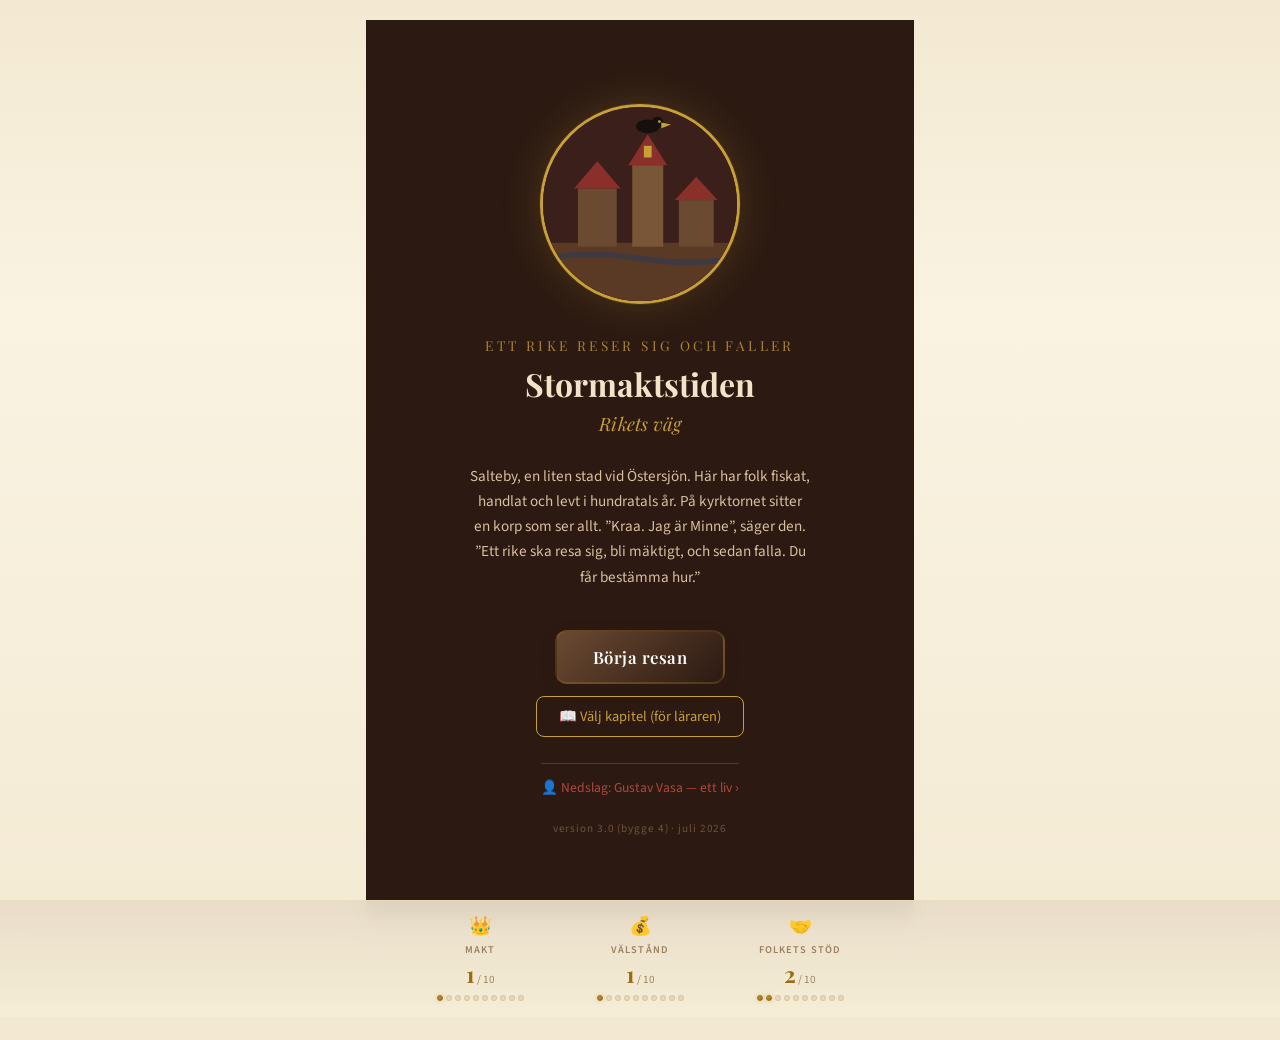
==== stormaktstiden/index.html @ 8c714caa "Historieresan-hubb: central landningssida + alla spel i undermappar (Stormaktstiden + Gustav Vasa-ne" ====
<!DOCTYPE html>
<html lang="sv">
<head>
<meta charset="UTF-8">
<meta name="viewport" content="width=device-width, initial-scale=1.0, maximum-scale=1.0, user-scalable=no">
<title>Stormaktstiden &mdash; Rikets v&auml;g</title>

<link rel="preconnect" href="https://fonts.googleapis.com">
<link rel="preconnect" href="https://fonts.gstatic.com" crossorigin>
<link href="https://fonts.googleapis.com/css2?family=Playfair+Display:ital,wght@0,400;0,600;0,700;1,400&family=Source+Sans+3:ital,wght@0,300;0,400;0,600;0,700;1,400&family=Caveat:wght@400;500;600;700&display=swap" rel="stylesheet">

<style>
/* ============================================
   CSS CUSTOM PROPERTIES
   ============================================ */
:root {
  --parchment: #f3e9d2;
  --parchment-light: #faf3e2;
  --parchment-dark: #e6d8ba;
  --gold: #9a6b12;
  --gold-light: #c8a038;
  --copper: #8b2f2a;
  --copper-light: #b0473f;
  --moss: #3a5a34;
  --moss-light: #567d4a;
  --navy: #3a1f1a;
  --navy-light: #5a2f28;
  --brown-dark: #2c1a12;
  --brown-medium: #6b4a32;
  --brown-light: #9a8060;
  --card-bg: rgba(255, 255, 255, 0.45);
  --card-border: rgba(90, 47, 40, 0.18);
  --shadow-soft: rgba(44, 26, 18, 0.08);
  --shadow-medium: rgba(44, 26, 18, 0.15);
  --font-headline: 'Playfair Display', Georgia, serif;
  --font-body: 'Source Sans 3', 'Segoe UI', sans-serif;
}

/* ============================================
   GLOBAL RESET & BASE
   ============================================ */
*, *::before, *::after { box-sizing: border-box; margin: 0; padding: 0; }
html { scroll-behavior: smooth; }
body {
  font-family: var(--font-body);
  background: linear-gradient(180deg, var(--parchment) 0%, var(--parchment-light) 30%, var(--parchment) 100%);
  min-height: 100vh;
  color: var(--brown-dark);
  -webkit-font-smoothing: antialiased;
  overflow-x: hidden;
}

/* ============================================
   PROGRESS BAR
   ============================================ */
.progress-bar {
  position: fixed;
  top: 0;
  left: 0;
  height: 4px;
  background: linear-gradient(to right, var(--moss), var(--gold), var(--copper));
  z-index: 100;
  transition: width 0.6s cubic-bezier(0.25, 1, 0.5, 1);
  box-shadow: 0 0 8px rgba(139, 105, 20, 0.3);
}

/* ============================================
   PAGE TURN OVERLAY
   ============================================ */
.page-turn-overlay {
  position: fixed; top: 0; left: 0; width: 100%; height: 100%;
  background: linear-gradient(135deg, var(--parchment-dark) 0%, var(--parchment) 50%, var(--parchment-light) 100%);
  z-index: 50; opacity: 0; pointer-events: none;
  transition: opacity 0.3s ease;
}
.page-turn-overlay.active { opacity: 1; pointer-events: all; }

/* ============================================
   GAME CONTAINER
   ============================================ */
.game-container {
  max-width: 580px;
  margin: 0 auto;
  padding: 20px 16px 120px;
  position: relative;
}

/* ============================================
   SCREENS
   ============================================ */
.screen {
  display: none; opacity: 0;
  transition: opacity 0.5s ease;
}
.screen.active { display: block; }
.screen.active.visible { opacity: 1; }

/* ============================================
   TITLE SCREEN
   ============================================ */
.title-screen { text-align: center; padding: 20px 0 40px; }
.title-icon { margin-bottom: 16px; }
.title-icon svg { max-width: 280px; height: auto; }
.title-ornament {
  width: 60px; height: 2px; margin: 12px auto;
  background: linear-gradient(to right, transparent, var(--gold), transparent);
}
.game-title {
  font-family: var(--font-headline); font-size: clamp(2.2rem, 8vw, 3.2rem);
  font-weight: 700; color: var(--brown-dark); letter-spacing: 0.04em; margin-bottom: 4px;
}
.game-subtitle {
  font-family: var(--font-headline); font-size: clamp(1rem, 3vw, 1.25rem);
  font-weight: 400; font-style: italic; color: var(--brown-medium); margin-bottom: 20px;
}
.chapter-label {
  font-family: var(--font-headline); font-size: 1.05rem; font-weight: 600;
  color: var(--gold); letter-spacing: 0.06em; margin-bottom: 6px;
}
.chapter-label-finale {
  font-family: var(--font-headline); font-size: 1.15rem; font-weight: 700;
  color: var(--gold); letter-spacing: 0.06em; margin-bottom: 6px;
}
.chapter-title-dramatic {
  font-family: var(--font-headline); font-size: clamp(1.3rem, 4vw, 1.7rem);
  font-weight: 700; color: var(--brown-dark); margin-bottom: 4px;
}
.chapter-year {
  font-family: var(--font-headline); font-size: 0.95rem; font-weight: 400;
  font-style: italic; color: var(--brown-light); margin-bottom: 16px;
}
.intro-text {
  font-size: 1rem; line-height: 1.75; color: var(--brown-medium);
  text-align: left; margin-bottom: 24px; padding: 0 4px;
}
.coop-badge {
  display: inline-flex; align-items: center; gap: 8px;
  background: rgba(45, 80, 22, 0.08); border: 1px solid rgba(45, 80, 22, 0.2);
  border-radius: 20px; padding: 6px 16px; font-size: 0.85rem;
  font-weight: 600; color: var(--moss);
  margin-bottom: 20px;
}

/* ============================================
   BUTTONS
   ============================================ */
.btn-primary {
  display: inline-block; font-family: var(--font-headline);
  font-size: 1.05rem; font-weight: 600; color: white;
  background: linear-gradient(135deg, var(--brown-medium) 0%, var(--brown-dark) 100%);
  border: 2px solid rgba(139, 105, 20, 0.3); border-radius: 12px;
  padding: 14px 36px; cursor: pointer; transition: all 0.3s ease;
  letter-spacing: 0.03em; box-shadow: 0 4px 16px var(--shadow-medium);
}
.btn-primary:hover { transform: translateY(-2px); box-shadow: 0 6px 24px var(--shadow-medium); border-color: var(--gold); }
.btn-primary:active { transform: translateY(0); }
.btn-somber {
  display: inline-block; font-family: var(--font-headline);
  font-size: 1rem; font-weight: 600; color: var(--parchment-light);
  background: linear-gradient(135deg, #3a2a1e 0%, #2c1810 100%);
  border: 1px solid rgba(139, 105, 20, 0.2); border-radius: 12px;
  padding: 14px 36px; cursor: pointer; transition: all 0.3s ease;
  letter-spacing: 0.04em; box-shadow: 0 4px 12px rgba(0, 0, 0, 0.15);
}
.btn-somber:hover { border-color: rgba(139, 105, 20, 0.4); transform: translateY(-2px); }
.btn-grand {
  display: inline-block; font-family: var(--font-headline);
  font-size: 1.1rem; font-weight: 700; color: white;
  background: linear-gradient(135deg, var(--gold) 0%, var(--copper) 50%, var(--gold) 100%);
  background-size: 200% 200%; border: 2px solid rgba(255, 255, 255, 0.2);
  border-radius: 14px; padding: 16px 40px; cursor: pointer;
  transition: all 0.3s ease; letter-spacing: 0.04em;
  box-shadow: 0 4px 20px rgba(139, 105, 20, 0.35);
  animation: shimmer 3s ease-in-out infinite;
}
@keyframes shimmer {
  0%, 100% { background-position: 0% 50%; }
  50% { background-position: 100% 50%; }
}
.btn-grand:hover { transform: translateY(-3px) scale(1.02); box-shadow: 0 8px 32px rgba(139, 105, 20, 0.45); }

/* ============================================
   NARRATIVE & FACT BOXES
   ============================================ */
.narrative-box { margin-bottom: 28px; }
.narrative-heading {
  font-family: var(--font-headline); font-size: clamp(1.3rem, 4vw, 1.6rem);
  font-weight: 600; color: var(--brown-dark); margin-bottom: 12px; line-height: 1.3;
}
.narrative-text { font-size: 1rem; line-height: 1.8; color: var(--brown-medium); }
.narrative-text p { margin-bottom: 14px; }
.narrative-text p:last-child { margin-bottom: 0; }

.fact-box {
  background: linear-gradient(135deg, rgba(26, 39, 68, 0.06) 0%, rgba(45, 63, 94, 0.06) 100%);
  border: 1px solid rgba(26, 39, 68, 0.15); border-radius: 12px;
  padding: 28px; margin-bottom: 32px; position: relative;
}
.fact-box::before {
  content: ''; position: absolute; top: 0; left: 0; right: 0; height: 3px;
  background: linear-gradient(to right, var(--navy), var(--navy-light), var(--navy));
  border-radius: 12px 12px 0 0;
}
.fact-icon { font-size: 1.8rem; margin-bottom: 10px; display: block; }
.fact-label { font-family: var(--font-headline); font-size: 1.1rem; font-weight: 600; color: var(--navy); margin-bottom: 10px; }
.fact-text { font-size: 0.95rem; color: var(--brown-medium); line-height: 1.75; }
.fact-text p { margin-bottom: 12px; }
.fact-text p:last-child { margin-bottom: 0; }
.fact-quote {
  font-family: var(--font-headline); font-size: 1.05rem; font-style: italic;
  color: var(--navy); text-align: center; padding: 16px 20px; margin: 16px 0;
  border-top: 1px solid rgba(26, 39, 68, 0.12); border-bottom: 1px solid rgba(26, 39, 68, 0.12);
  line-height: 1.6;
}

/* ============================================
   CHOICE CARDS
   ============================================ */
.choices-container { display: flex; flex-direction: column; gap: 16px; margin-bottom: 32px; }
.choice-card {
  background: var(--card-bg); border: 2px solid var(--card-border);
  border-radius: 12px; padding: 24px; cursor: pointer;
  transition: all 0.3s ease; position: relative; overflow: hidden;
}
.choice-card::after {
  content: ''; position: absolute; top: 0; left: 0; right: 0; bottom: 0;
  background: linear-gradient(135deg, rgba(139, 105, 20, 0.04) 0%, transparent 50%);
  opacity: 0; transition: opacity 0.3s ease; pointer-events: none;
}
.choice-card:hover { border-color: var(--gold); transform: translateY(-3px); box-shadow: 0 8px 28px var(--shadow-medium); }
.choice-card:hover::after { opacity: 1; }
.choice-card:active { transform: translateY(-1px); }
.choice-card.selected { border-color: var(--moss); background: rgba(45, 80, 22, 0.06); pointer-events: none; }
.choice-card.not-selected { opacity: 0.35; pointer-events: none; transform: scale(0.97); }
.choice-card.locked {
  opacity: 0.5; pointer-events: none; cursor: not-allowed;
  border-style: dashed; border-color: var(--brown-light);
  background: rgba(200, 190, 170, 0.25);
}
.choice-card.locked:hover { transform: none; box-shadow: none; border-color: var(--brown-light); }
.choice-card.locked .choice-card-number { background: linear-gradient(135deg, var(--brown-light), var(--brown-light)); }
.choice-req-label {
  display: flex; align-items: center; gap: 6px;
  margin-top: 10px; padding: 6px 12px;
  background: rgba(139, 105, 20, 0.08); border-radius: 8px;
  font-size: 0.82rem; font-weight: 600; color: var(--brown-light);
  font-family: var(--font-body);
}
.choice-card-number {
  display: inline-flex; align-items: center; justify-content: center;
  width: 30px; height: 30px;
  background: linear-gradient(135deg, var(--brown-medium), var(--brown-dark));
  color: white; font-family: var(--font-headline); font-size: 0.85rem;
  font-weight: 700; border-radius: 50%; margin-bottom: 12px;
}
.choice-card-title {
  font-family: var(--font-headline); font-size: 1.12rem; font-weight: 600;
  color: var(--brown-dark); margin-bottom: 8px; line-height: 1.3;
}
.choice-card-desc { font-size: 0.95rem; color: var(--brown-medium); line-height: 1.65; margin-bottom: 12px; }
.choice-card-quote {
  font-family: var(--font-headline); font-style: italic; font-size: 0.92rem;
  color: var(--brown-light); margin-bottom: 12px; padding-left: 14px;
  border-left: 2px solid var(--card-border);
}
.choice-card-effect { display: inline-flex; gap: 10px; flex-wrap: wrap; }
.effect-badge { font-size: 0.78rem; font-weight: 600; padding: 3px 10px; border-radius: 12px; letter-spacing: 0.02em; }
.effect-badge.positive { background: rgba(45, 80, 22, 0.12); color: var(--moss); }
.effect-badge.negative { background: rgba(180, 40, 40, 0.1); color: #8b2020; }
.effect-badge.neutral { background: rgba(139, 105, 20, 0.1); color: var(--gold); }
.effect-badge.special { background: rgba(139, 105, 20, 0.12); color: var(--gold); }

/* ============================================
   RESULT BOX
   ============================================ */
.result-box {
  background: linear-gradient(135deg, rgba(45, 80, 22, 0.06) 0%, rgba(139, 105, 20, 0.06) 100%);
  border: 1px solid rgba(45, 80, 22, 0.2); border-left: 4px solid var(--moss);
  border-radius: 0 12px 12px 0; padding: 20px 24px; margin-top: 20px;
  margin-bottom: 28px; display: none;
}
.result-box.visible { display: block; animation: slideIn 0.5s ease; }
@keyframes slideIn { from { opacity: 0; transform: translateX(-10px); } to { opacity: 1; transform: translateX(0); } }
.result-label {
  font-family: var(--font-headline); font-size: 0.85rem; font-weight: 600;
  color: var(--moss); text-transform: uppercase; letter-spacing: 0.1em; margin-bottom: 6px;
}
.result-text { font-size: 0.95rem; color: var(--brown-medium); line-height: 1.7; }

/* ============================================
   RESOURCE BAR
   ============================================ */
.resource-bar {
  position: fixed; bottom: 0; left: 0; right: 0;
  background: linear-gradient(180deg, rgba(232, 220, 200, 0.95), rgba(245, 237, 214, 0.98));
  backdrop-filter: blur(12px); -webkit-backdrop-filter: blur(12px);
  border-top: 1px solid rgba(139, 105, 20, 0.12); padding: 12px 16px 16px;
  z-index: 40; transform: translateY(100%); transition: transform 0.4s ease;
}
.resource-bar-inner { display: flex; justify-content: center; gap: 20px; max-width: 460px; margin: 0 auto; }
[id$="-minigame-v2-continue"] { margin-bottom: 110px; }
#ch6-newspaperContinue { margin-bottom: 110px; }
.resource-item { display: flex; flex-direction: column; align-items: center; gap: 2px; flex: 1; min-width: 60px; }
.resource-icon { font-size: 1.15rem; margin-bottom: 1px; }
.resource-label {
  font-size: 0.65rem; font-weight: 600; text-transform: uppercase;
  letter-spacing: 0.1em; color: var(--brown-light);
}
.resource-value-container { display: flex; align-items: baseline; gap: 2px; }
.resource-value {
  font-family: var(--font-headline); font-size: 1.4rem; font-weight: 700;
  color: var(--gold); transition: all 0.3s ease;
}
.resource-max { font-size: 0.7rem; color: var(--brown-light); }
.resource-bar-dots { display: flex; gap: 3px; margin-top: 4px; }
.resource-dot {
  width: 6px; height: 6px; border-radius: 50%;
  background: var(--parchment-dark); border: 1px solid rgba(139, 105, 20, 0.15);
  transition: all 0.3s ease;
}
.resource-dot.filled {
  background: linear-gradient(135deg, var(--gold-light), var(--gold));
  border-color: var(--gold); box-shadow: 0 0 4px rgba(139, 105, 20, 0.3);
}
.resource-change-indicator {
  position: fixed; font-family: var(--font-headline); font-size: 1.1rem;
  font-weight: 700; pointer-events: none; z-index: 60;
  animation: floatUp 1.2s ease-out forwards;
}
.resource-change-indicator.positive { color: var(--moss); }
.resource-change-indicator.negative { color: #8b2020; }
@keyframes floatUp { 0% { opacity: 1; transform: translateY(0); } 100% { opacity: 0; transform: translateY(-40px); } }
.resource-value.bump-up { animation: bumpUp 0.5s ease; }
.resource-value.bump-down { animation: bumpDown 0.5s ease; }
@keyframes bumpUp { 0% { transform: scale(1); } 40% { transform: scale(1.3); color: var(--moss); } 100% { transform: scale(1); } }
@keyframes bumpDown { 0% { transform: scale(1); } 40% { transform: scale(0.8); color: #8b2020; } 100% { transform: scale(1); } }

/* ============================================
   HOW TO PLAY
   ============================================ */
.how-to-play-grid { display: flex; flex-direction: column; gap: 16px; margin: 24px 0; }
.htp-item {
  display: flex; align-items: flex-start; gap: 16px;
  background: var(--card-bg); border: 1px solid var(--card-border);
  border-radius: 12px; padding: 16px 20px;
}
.htp-icon { font-size: 1.4rem; flex-shrink: 0; margin-top: 2px; }
.htp-text { flex: 1; }
.htp-title { font-family: var(--font-headline); font-size: 0.95rem; font-weight: 600; color: var(--brown-dark); margin-bottom: 4px; }
.htp-desc { font-size: 0.88rem; color: var(--brown-medium); line-height: 1.55; }

/* ============================================
   DISCUSSION & LESSON BOXES
   ============================================ */
.discussion-box {
  background: linear-gradient(135deg, rgba(184, 115, 51, 0.08) 0%, rgba(139, 105, 20, 0.08) 100%);
  border: 2px dashed var(--copper-light); border-radius: 12px;
  padding: 28px; margin: 28px 0; text-align: center;
}
.discussion-icon { font-size: 1.6rem; margin-bottom: 8px; display: block; }
.discussion-label { font-family: var(--font-headline); font-size: 1rem; font-weight: 600; color: var(--copper); margin-bottom: 10px; }
.discussion-text { font-size: 0.98rem; color: var(--brown-medium); line-height: 1.7; font-style: italic; }
.lesson-box {
  background: var(--card-bg); border: 1px solid var(--card-border);
  border-radius: 12px; padding: 24px 28px; margin: 24px 0; text-align: center;
}
.lesson-label {
  font-family: var(--font-headline); font-size: 0.8rem; font-weight: 600;
  text-transform: uppercase; letter-spacing: 0.12em; color: var(--gold); margin-bottom: 8px;
}
.lesson-text { font-size: 1rem; color: var(--brown-medium); line-height: 1.6; }

/* ============================================
   DIVIDER & SCENE ILLUSTRATION
   ============================================ */
.divider {
  width: 80px; height: 2px;
  background: linear-gradient(to right, transparent, var(--gold), transparent);
  margin: 20px auto;
}
.divider-wide {
  width: 160px; height: 2px;
  background: linear-gradient(to right, transparent, var(--gold), var(--copper), var(--gold), transparent);
  margin: 28px auto;
}
.scene-illustration { text-align: center; margin: 16px 0 24px; }
.scene-illustration svg { max-width: 100%; height: auto; }

/* ============================================
   FINAL SUMMARY (per-chapter conclusion)
   ============================================ */
.final-resources { display: flex; justify-content: center; gap: 24px; flex-wrap: wrap; margin: 24px 0; }
.final-resource-item {
  display: flex; flex-direction: column; align-items: center; gap: 4px;
  background: var(--card-bg); border: 1px solid var(--card-border);
  border-radius: 12px; padding: 16px 24px; min-width: 110px;
}
.final-resource-icon { font-size: 1.8rem; }
.final-resource-label { font-size: 0.75rem; font-weight: 600; text-transform: uppercase; letter-spacing: 0.1em; color: var(--brown-light); }
.final-resource-value { font-family: var(--font-headline); font-size: 2rem; font-weight: 700; color: var(--gold); }

/* ============================================
   CELEBRATION / CONFETTI
   ============================================ */
.celebration-text {
  font-family: var(--font-headline); font-size: clamp(1.4rem, 4vw, 1.8rem);
  font-weight: 700; color: var(--gold); text-align: center; margin: 20px 0;
}
.teaser-text {
  text-align: center; font-size: 0.95rem; color: var(--brown-light);
  font-style: italic; margin-top: 20px; padding-bottom: 20px;
}
.confetti-container {
  position: fixed; top: 0; left: 0; width: 100%; height: 100%;
  pointer-events: none; z-index: 1000; overflow: hidden;
}
.confetti-piece {
  position: absolute; width: 10px; height: 10px; top: -10px;
  animation: confettiFall linear forwards;
}
@keyframes confettiFall {
  0% { transform: translateY(0) rotate(0deg); opacity: 1; }
  80% { opacity: 1; }
  100% { transform: translateY(100vh) rotate(720deg); opacity: 0; }
}

/* ============================================
   CH2: CHEMISTRY MINI-GAME
   ============================================ */
.chemistry-lab { text-align: center; margin: 20px 0; }
.beaker-container { position: relative; display: inline-block; margin: 20px 0; }
.beaker-svg { width: 120px; height: 160px; }
.ingredients-shelf { display: flex; justify-content: center; gap: 12px; flex-wrap: wrap; margin: 16px 0; }
.ingredient-bottle {
  display: flex; flex-direction: column; align-items: center; gap: 4px;
  padding: 12px 16px; background: var(--card-bg); border: 2px solid var(--card-border);
  border-radius: 10px; cursor: pointer; transition: all 0.2s ease;
  min-width: 70px; user-select: none; -webkit-user-select: none;
}
.ingredient-bottle:hover { border-color: var(--gold); transform: translateY(-2px); }
.ingredient-bottle.used { opacity: 0.3; pointer-events: none; }
.ingredient-bottle.correct { border-color: var(--moss); background: rgba(45, 80, 22, 0.08); }
.ingredient-bottle.wrong { border-color: #c44; background: rgba(200, 60, 60, 0.08); animation: shake 0.4s ease; }
@keyframes shake { 0%,100% { transform: translateX(0); } 25% { transform: translateX(-5px); } 75% { transform: translateX(5px); } }
.ingredient-icon { font-size: 1.5rem; }
.ingredient-label { font-size: 0.7rem; font-weight: 600; color: var(--brown-medium); text-transform: uppercase; }
.chem-feedback { text-align: center; font-size: 0.9rem; color: var(--brown-medium); margin: 12px 0; min-height: 24px; font-style: italic; }
.chem-progress { display: flex; justify-content: center; gap: 8px; margin: 12px 0; }
.chem-step {
  width: 28px; height: 28px; border-radius: 50%;
  background: var(--parchment-dark); border: 2px solid var(--card-border);
  display: flex; align-items: center; justify-content: center;
  font-size: 0.75rem; font-weight: 700; color: var(--brown-light);
  transition: all 0.3s ease;
}
.chem-step.completed { background: var(--moss); border-color: var(--moss); color: white; }
.chem-step.current { border-color: var(--gold); box-shadow: 0 0 0 3px rgba(139, 105, 20, 0.2); }

/* ============================================
   CH3: STABILIZATION MINI-GAME & EXPLOSION
   ============================================ */
.stabilize-gauge { position: relative; width: 100%; max-width: 400px; margin: 20px auto; height: 50px; }
.gauge-bar {
  width: 100%; height: 30px; background: var(--parchment-dark);
  border: 2px solid var(--card-border); border-radius: 15px;
  overflow: hidden; position: relative;
}
.gauge-zone-safe {
  position: absolute; top: 0; height: 100%;
  background: rgba(45, 80, 22, 0.2); border-left: 2px solid var(--moss); border-right: 2px solid var(--moss);
}
.gauge-needle {
  position: absolute; top: -5px; width: 4px; height: 40px;
  background: var(--copper); border-radius: 2px;
  transition: none;
}
.gauge-needle.stopped { transition: left 0.3s ease; }
.stabilize-btn {
  display: block; margin: 16px auto 0; font-family: var(--font-headline);
  font-size: 1.1rem; font-weight: 700; color: white;
  background: linear-gradient(135deg, #c44, #a33); border: none;
  border-radius: 12px; padding: 14px 40px; cursor: pointer;
  transition: all 0.2s ease;
}
.stabilize-btn:hover { transform: scale(1.05); }
.stabilize-btn:active { transform: scale(0.98); }

/* Explosion effects */
@keyframes screenShake {
  0%, 100% { transform: translate(0); }
  10% { transform: translate(-8px, 4px); }
  20% { transform: translate(8px, -4px); }
  30% { transform: translate(-6px, 2px); }
  40% { transform: translate(6px, -2px); }
  50% { transform: translate(-4px, 3px); }
  60% { transform: translate(4px, -1px); }
  70% { transform: translate(-2px, 1px); }
  80% { transform: translate(2px, -1px); }
}
.screen-shake { animation: screenShake 0.6s ease; }
.explosion-flash {
  position: fixed; top: 0; left: 0; width: 100%; height: 100%;
  z-index: 999; pointer-events: none;
  animation: flashEffect 0.8s ease-out forwards;
}
@keyframes flashEffect {
  0% { background: rgba(255, 200, 50, 0.9); }
  30% { background: rgba(255, 100, 20, 0.5); }
  100% { background: transparent; }
}

/* ============================================
   CH4: DYNAMITE MIXING MINI-GAME
   ============================================ */
.mixing-container { text-align: center; margin: 20px 0; }
.mixing-sliders { display: flex; flex-direction: column; gap: 16px; margin: 20px 0; max-width: 380px; margin-left: auto; margin-right: auto; }
.slider-group { display: flex; align-items: center; gap: 12px; }
.slider-label {
  font-family: var(--font-headline); font-size: 0.85rem; font-weight: 600;
  color: var(--brown-medium); min-width: 100px; text-align: right;
}
.slider-input { flex: 1; -webkit-appearance: none; height: 8px; border-radius: 4px; background: var(--parchment-dark); outline: none; }
.slider-input::-webkit-slider-thumb {
  -webkit-appearance: none; width: 20px; height: 20px; border-radius: 50%;
  background: linear-gradient(135deg, var(--gold-light), var(--gold));
  cursor: pointer; box-shadow: 0 2px 6px var(--shadow-medium);
}
.slider-value { font-family: var(--font-headline); font-size: 1rem; font-weight: 700; color: var(--gold); min-width: 40px; }
.mixing-total {
  text-align: center; font-family: var(--font-headline); font-size: 1.1rem;
  color: var(--brown-medium); margin: 16px 0;
}
.mixing-result-bar {
  width: 100%; max-width: 380px; height: 20px; background: var(--parchment-dark);
  border: 2px solid var(--card-border); border-radius: 10px;
  margin: 12px auto; overflow: hidden; position: relative;
}
.mixing-result-fill { height: 100%; border-radius: 8px; transition: width 0.5s ease, background 0.5s ease; }

/* ============================================
   CH5: FACTORY LOGISTICS MINI-GAME
   ============================================ */
.minigame-wrapper { position: relative; margin-bottom: 28px; }
.minigame-header { text-align: center; margin-bottom: 16px; }
.minigame-title { font-family: var(--font-headline); font-size: 1.3rem; font-weight: 700; color: var(--brown-dark); margin-bottom: 4px; }
.minigame-subtitle { font-size: 0.9rem; color: var(--brown-medium); }
.minigame-timer-bar { width: 100%; height: 8px; background: var(--parchment-dark); border-radius: 4px; margin-bottom: 12px; overflow: hidden; }
.minigame-timer-fill { height: 100%; background: linear-gradient(to right, var(--moss), var(--gold)); border-radius: 4px; transition: width 0.3s linear; width: 100%; }
.minigame-timer-fill.warning { background: linear-gradient(to right, #c44, #e85a5a); }
.minigame-score { text-align: center; font-family: var(--font-headline); font-size: 1rem; color: var(--gold); margin-bottom: 12px; }
.minigame-round-label { text-align: center; font-size: 0.85rem; color: var(--brown-light); margin-bottom: 16px; font-weight: 500; }
.europe-map-container { position: relative; width: 100%; max-width: 500px; margin: 0 auto; aspect-ratio: 5 / 3.5; background: var(--card-bg); border: 2px solid var(--card-border); border-radius: 12px; overflow: hidden; }
.europe-map-container svg { width: 100%; height: 100%; }
.factory-dot { cursor: pointer; transition: transform 0.2s ease, filter 0.2s ease; }
.factory-dot:hover { transform: scale(1.15); filter: brightness(1.2); }
.factory-dot.correct { animation: factoryCorrect 0.6s ease; }
.factory-dot.wrong { animation: factoryWrong 0.5s ease; }
@keyframes factoryCorrect { 0% { transform: scale(1); } 50% { transform: scale(1.4); } 100% { transform: scale(1); } }
@keyframes factoryWrong { 0%, 100% { transform: translateX(0); } 20% { transform: translateX(-5px); } 40% { transform: translateX(5px); } 60% { transform: translateX(-3px); } 80% { transform: translateX(3px); } }
.shipment-tray { display: flex; justify-content: center; gap: 16px; margin-top: 16px; min-height: 70px; align-items: center; flex-wrap: wrap; }
.shipment-crate {
  display: flex; flex-direction: column; align-items: center; gap: 4px;
  padding: 10px 14px; background: var(--card-bg); border: 2px solid var(--card-border);
  border-radius: 10px; cursor: pointer; transition: all 0.2s ease;
  min-width: 72px; user-select: none; -webkit-user-select: none;
}
.shipment-crate:hover { border-color: var(--gold); transform: translateY(-2px); box-shadow: 0 4px 12px var(--shadow-soft); }
.shipment-crate.selected-crate { border-color: var(--copper); background: rgba(184, 115, 51, 0.1); box-shadow: 0 0 0 3px rgba(184, 115, 51, 0.2); transform: translateY(-3px); }
.shipment-crate.delivered { opacity: 0.3; pointer-events: none; transform: scale(0.9); }
.shipment-crate-icon { font-size: 1.6rem; }
.shipment-crate-label { font-size: 0.7rem; font-weight: 600; color: var(--brown-medium); text-transform: uppercase; letter-spacing: 0.05em; }
.factory-need-icon { font-size: 1rem; pointer-events: none; }
.factory-label-text { font-family: var(--font-body); font-size: 8px; fill: var(--brown-medium); pointer-events: none; font-weight: 600; }

/* CH5 Simplified Mini-game */
.ch5-order-card {
  background: var(--card-bg); border: 2px solid var(--card-border); border-radius: 12px;
  padding: 20px; text-align: center; margin-bottom: 20px;
  box-shadow: 0 2px 8px var(--shadow-soft);
}
.ch5-order-icon { font-size: 2rem; margin-bottom: 8px; }
.ch5-order-text { font-family: var(--font-headline); font-size: 1.1rem; color: var(--brown-dark); line-height: 1.4; }
.ch5-city-grid {
  display: grid; grid-template-columns: 1fr 1fr; gap: 12px; margin-bottom: 16px;
}
.ch5-city-grid button:last-child { grid-column: 1 / -1; max-width: 200px; justify-self: center; }
.ch5-city-btn {
  font-family: var(--font-headline); font-size: 1rem; font-weight: 600;
  color: var(--brown-dark); background: var(--card-bg);
  border: 2px solid var(--card-border); border-radius: 12px;
  padding: 14px 12px; cursor: pointer; transition: all 0.2s ease;
  line-height: 1.3;
}
.ch5-city-btn small { font-family: var(--font-body); font-size: 0.75rem; font-weight: 400; color: var(--brown-light); }
.ch5-city-btn:hover { border-color: var(--gold); transform: translateY(-2px); box-shadow: 0 4px 12px var(--shadow-soft); }
.ch5-city-btn.ch5-correct { border-color: var(--moss); background: rgba(45, 80, 22, 0.1); }
.ch5-city-btn.ch5-wrong { border-color: #c44; background: rgba(204, 68, 68, 0.08); }
.ch5-feedback {
  text-align: center; font-size: 0.95rem; color: var(--brown-medium);
  min-height: 24px; margin-bottom: 12px; font-style: italic;
}
.minigame-instructions { text-align: center; font-size: 0.88rem; color: var(--brown-light); margin-top: 12px; font-style: italic; line-height: 1.5; }
.minigame-result { text-align: center; padding: 24px; display: none; }
.minigame-result.visible { display: block; animation: slideIn 0.5s ease; }
.minigame-result-score { font-family: var(--font-headline); font-size: 2.5rem; font-weight: 700; color: var(--gold); margin-bottom: 8px; }
.minigame-result-text { font-size: 1rem; color: var(--brown-medium); line-height: 1.6; margin-bottom: 16px; }
.smoke-particle {
  position: absolute; width: 8px; height: 8px; border-radius: 50%;
  background: rgba(90, 58, 40, 0.15); pointer-events: none;
  animation: smokeRise 1.5s ease-out forwards;
}
@keyframes smokeRise { 0% { transform: translateY(0) scale(0.5); opacity: 0.4; } 100% { transform: translateY(-30px) scale(2); opacity: 0; } }

/* ============================================
   CH6: NEWSPAPER
   ============================================ */
.newspaper-wrapper { margin: 0 -4px; }
.newspaper {
  background: #f0e8d4; border: 1px solid #c8bfad; border-radius: 3px;
  padding: 28px 24px 24px; font-family: Georgia, 'Times New Roman', serif;
  position: relative; box-shadow: 2px 3px 12px rgba(0,0,0,0.08);
}
.newspaper::before {
  content: ''; position: absolute; top: 0; left: 0; right: 0; bottom: 0;
  background: repeating-linear-gradient(0deg, transparent, transparent 28px, rgba(0,0,0,0.015) 28px, rgba(0,0,0,0.015) 29px);
  pointer-events: none;
}
.newspaper-masthead { text-align: center; margin-bottom: 12px; }
.newspaper-name { font-size: 0.85rem; font-weight: 700; letter-spacing: 0.25em; text-transform: uppercase; color: #2c1810; }
.newspaper-date { font-size: 0.65rem; color: #8b7a62; font-style: italic; margin-top: 2px; }
.newspaper-rule { border: none; border-top: 2px solid #2c1810; margin: 8px 0; opacity: 0.3; }
.newspaper-headline {
  font-family: 'Playfair Display', Georgia, serif; font-size: clamp(1.4rem, 5vw, 1.9rem);
  font-weight: 700; text-align: center; color: #1a0e08; line-height: 1.2;
  letter-spacing: 0.03em; margin: 16px 0 8px; opacity: 0;
  transition: opacity 0.8s ease;
}
.newspaper-headline.visible { opacity: 1; }
.newspaper-headline.tremble { animation: tremble 0.4s ease; }
@keyframes tremble { 0%, 100% { transform: rotate(0); } 25% { transform: rotate(-0.5deg); } 75% { transform: rotate(0.5deg); } }
@keyframes heartbeat { 0%, 100% { transform: scale(1); } 14% { transform: scale(1.02); } 28% { transform: scale(1); } 42% { transform: scale(1.015); } 56% { transform: scale(1); } }
.newspaper-headline.pulse { animation: heartbeat 1.8s ease-in-out; }
.newspaper-translation {
  text-align: center; font-style: italic; font-size: 0.95rem;
  color: #5a3a28; margin: 6px 0 12px; opacity: 0;
  transition: opacity 1s ease;
}
.newspaper-translation.visible { opacity: 1; }
.newspaper-body {
  text-align: center; font-size: 0.92rem; color: #3a2a1e;
  line-height: 1.6; margin: 12px 0; font-style: italic;
  opacity: 0; transition: opacity 0.8s ease;
}
.newspaper-body.visible { opacity: 1; }
.newspaper-columns {
  display: flex; gap: 12px; margin-top: 16px; opacity: 0;
  transition: opacity 0.8s ease;
}
.newspaper-columns.visible { opacity: 1; }
.newspaper-col { flex: 1; font-size: 0.6rem; color: #8b7a62; line-height: 1.6; text-align: justify; column-count: 1; }

/* ============================================
   CH6: RADIO (1933)
   ============================================ */
.radio-wrapper { display:flex; flex-direction:column; align-items:center; margin: 8px 0; }
.radio-set {
  width: 300px; max-width: 92%; background: linear-gradient(160deg,#4a2f1c,#3a2417);
  border-radius: 18px 18px 12px 12px; padding: 22px 22px 18px;
  box-shadow: 0 10px 30px rgba(0,0,0,0.4), inset 0 2px 6px rgba(255,220,150,0.12);
  position: relative; border: 2px solid #5a3a22;
}
.radio-brand { text-align:center; font-family: var(--font-headline); font-size:0.7rem;
  letter-spacing:0.3em; color:#c9a86a; opacity:0.8; margin-bottom:10px; text-transform:uppercase; }
.radio-grille {
  height: 74px; border-radius: 10px; background:
    repeating-linear-gradient(90deg,#241610,#241610 4px,#3a2417 4px,#3a2417 8px);
  box-shadow: inset 0 2px 8px rgba(0,0,0,0.6); margin-bottom: 14px; position:relative; overflow:hidden;
}
.radio-eye {
  position:absolute; top:50%; left:50%; transform:translate(-50%,-50%);
  width:34px; height:34px; border-radius:50%; background:#0a1a0a;
  box-shadow: 0 0 2px #000;
}
.radio-eye::after {
  content:''; position:absolute; inset:5px; border-radius:50%;
  background: radial-gradient(circle, rgba(120,255,120,0.9) 0%, rgba(40,160,40,0.5) 60%, transparent 75%);
  transform: scale(var(--eye,0.35)); transition: transform 0.5s ease;
}
.radio-dial {
  background:#1c130c; border-radius:6px; padding:6px 10px; margin-bottom:14px;
  display:flex; align-items:center; justify-content:space-between;
  font-family: 'Courier New', monospace; font-size:0.62rem; color:#c9a86a;
  border:1px solid #5a3a22; letter-spacing:0.08em;
}
.radio-needle { color:#ff8a5a; font-weight:700; transition: all 0.4s ease; }
.radio-screen {
  min-height: 92px; width:300px; max-width:92%; margin: 4px 0 2px;
  background:#0d1626; border-radius:8px; padding:14px 16px;
  border:1px solid #24365e; color:#dbe8ff; font-family: Georgia, serif;
  text-align:center; line-height:1.5; position:relative;
}
.radio-static {
  font-family:'Courier New', monospace; color:#3a4a6b; letter-spacing:1px;
  font-size:0.8rem; word-break:break-all; opacity:0.7; transition: opacity 0.4s ease;
}
.radio-line { opacity:0; transition: opacity 0.7s ease; margin: 2px 0; }
.radio-line.visible { opacity:1; }
.radio-line .de { color:#f5f8ff; font-weight:600; }
.radio-line .sv { color:#9fb4d8; font-style:italic; font-size:0.9em; }
.radio-knob {
  margin-top:16px; width:64px; height:64px; border-radius:50%;
  background: radial-gradient(circle at 35% 30%, #6a4a2c, #2a1a10);
  border:3px solid #5a3a22; box-shadow: 0 4px 10px rgba(0,0,0,0.4);
  cursor:pointer; position:relative; touch-action:manipulation;
  display:flex; align-items:center; justify-content:center;
}
.radio-knob::after { content:''; position:absolute; top:8px; width:4px; height:20px;
  background:#c9a86a; border-radius:2px; transform-origin:50% 24px;
  transform: rotate(var(--knob,0deg)); transition: transform 0.4s ease; }
.radio-knob-label { text-align:center; font-size:0.78rem; color:var(--brown-light);
  font-style:italic; margin-top:8px; }
.screen-shake { animation: screenShake 0.5s ease; }

/* Reveal box */
.reveal-box {
  background: linear-gradient(135deg, rgba(44, 24, 16, 0.04) 0%, rgba(26, 39, 68, 0.04) 100%);
  border: 1px solid rgba(44, 24, 16, 0.12); border-left: 4px solid var(--brown-medium);
  border-radius: 0 12px 12px 0; padding: 24px; margin-top: 24px;
  opacity: 0; transform: translateY(10px);
  transition: opacity 0.8s ease, transform 0.8s ease;
}
.reveal-box.visible { opacity: 1; transform: translateY(0); }
.reveal-text { font-size: 1.02rem; line-height: 1.75; color: var(--brown-dark); font-style: italic; }

/* Golden sparkles (ch6 subdued celebration) */
.sparkle-piece {
  position: absolute; top: -10px; border-radius: 50%;
  animation: sparkleFall linear forwards; pointer-events: none;
}
@keyframes sparkleFall {
  0% { transform: translateY(0) scale(0); opacity: 0; }
  15% { transform: translateY(8vh) scale(1); opacity: 0.9; }
  50% { opacity: 0.7; }
  100% { transform: translateY(100vh) scale(0.3); opacity: 0; }
}
@keyframes sparkleGlow {
  0%, 100% { box-shadow: 0 0 4px rgba(196, 155, 42, 0.4); }
  50% { box-shadow: 0 0 12px rgba(196, 155, 42, 0.8); }
}

/* Reflection moment */
.reflection-moment { text-align: center; padding: 40px 20px; opacity: 0; transition: opacity 1.2s ease; }
.reflection-moment.visible { opacity: 1; }
.reflection-dots {
  font-family: var(--font-headline); font-size: 1.5rem; color: var(--brown-light);
  letter-spacing: 0.3em; margin-bottom: 24px; opacity: 0;
  animation: dotsAppear 2s ease forwards;
}
@keyframes dotsAppear { 0% { opacity: 0; } 50% { opacity: 0.3; } 100% { opacity: 0.6; } }
.reflection-text {
  font-family: var(--font-headline); font-size: 1.05rem; font-style: italic;
  color: var(--brown-medium); line-height: 1.7; max-width: 460px; margin: 0 auto;
}

/* ============================================
   CH7: MEDAL SELECTION GRID
   ============================================ */
.medal-grid { display: grid; grid-template-columns: repeat(3, 1fr); gap: 16px; margin: 24px 0; max-width: 480px; margin-left: auto; margin-right: auto; }
@media (max-width: 420px) { .medal-grid { grid-template-columns: repeat(2, 1fr); gap: 12px; } }
.medal-card {
  display: flex; flex-direction: column; align-items: center; justify-content: center;
  aspect-ratio: 1;
  background: radial-gradient(ellipse at 30% 30%, #e8d080, #c49b2a 40%, #8b6914 80%, #6b5010);
  border: 3px solid #a08030; border-radius: 50%; cursor: pointer;
  transition: all 0.3s ease;
  box-shadow: 0 3px 12px rgba(107, 80, 16, 0.25), inset 0 1px 3px rgba(255, 255, 255, 0.3);
  position: relative; padding: 12px 8px;
  user-select: none; -webkit-user-select: none; -webkit-tap-highlight-color: transparent;
}
.medal-card::before {
  content: ''; position: absolute; top: 6px; left: 6px; right: 6px; bottom: 6px;
  border: 1.5px solid rgba(255, 255, 255, 0.15); border-radius: 50%; pointer-events: none;
}
.medal-card:hover { transform: scale(1.06); box-shadow: 0 6px 24px rgba(107, 80, 16, 0.4), inset 0 1px 3px rgba(255, 255, 255, 0.3); }
.medal-card:active { transform: scale(0.98); }
.medal-card.medal-selected {
  border-color: #fff;
  box-shadow: 0 0 0 3px var(--moss), 0 6px 24px rgba(45, 80, 22, 0.35), inset 0 1px 3px rgba(255, 255, 255, 0.3);
  background: radial-gradient(ellipse at 30% 30%, #f0e090, #d4ab3a 40%, #9b7924 80%, #7b6020);
}
.medal-card.medal-selected::after {
  content: '\2713'; position: absolute; top: 6px; right: 8px;
  font-size: 0.85rem; font-weight: 700; color: var(--moss);
  background: rgba(255, 255, 255, 0.9); width: 20px; height: 20px;
  border-radius: 50%; display: flex; align-items: center; justify-content: center; line-height: 1;
}
.medal-card.medal-locked { opacity: 0.4; pointer-events: none; transform: scale(0.95); }
.medal-emoji { font-size: 1.8rem; line-height: 1; margin-bottom: 4px; filter: drop-shadow(0 1px 2px rgba(0,0,0,0.2)); }
.medal-name {
  font-family: var(--font-headline); font-size: 0.7rem; font-weight: 600;
  color: #fff; text-align: center; text-shadow: 0 1px 2px rgba(0, 0, 0, 0.4);
  letter-spacing: 0.02em; line-height: 1.2;
}
.medal-counter { text-align: center; font-family: var(--font-headline); font-size: 1.05rem; color: var(--brown-medium); margin: 16px 0; }
.medal-counter strong { color: var(--gold); font-size: 1.2rem; }
.medal-confirm-area { text-align: center; margin: 20px 0; }

/* ============================================
   CH7: TIMELINE (FINALE MONTAGE)
   ============================================ */
.timeline { position: relative; padding: 20px 0; margin: 24px 0; }
.timeline::before {
  content: ''; position: absolute; left: 20px; top: 0; bottom: 0; width: 2px;
  background: linear-gradient(to bottom, var(--gold), var(--copper), var(--gold));
}
.timeline-item {
  position: relative; padding-left: 50px; margin-bottom: 24px;
  opacity: 0; transform: translateX(-10px);
  transition: opacity 0.5s ease, transform 0.5s ease;
}
.timeline-item.visible { opacity: 1; transform: translateX(0); }
.timeline-dot {
  position: absolute; left: 13px; top: 4px; width: 16px; height: 16px;
  border-radius: 50%;
  background: linear-gradient(135deg, var(--gold), var(--copper));
  border: 2px solid var(--parchment); box-shadow: 0 0 0 2px var(--gold);
}
.timeline-year { font-family: var(--font-headline); font-size: 0.85rem; font-weight: 700; color: var(--gold); margin-bottom: 2px; }
.timeline-text { font-size: 0.9rem; color: var(--brown-medium); line-height: 1.55; }

/* ============================================
   CH7: FINALE SCORE
   ============================================ */
.finale-score-container {
  text-align: center; padding: 30px 20px; margin: 24px 0;
  background: linear-gradient(135deg, rgba(139, 105, 20, 0.06), rgba(184, 115, 51, 0.06));
  border: 1px solid rgba(139, 105, 20, 0.15); border-radius: 16px;
  position: relative; overflow: hidden;
}
.finale-score-container::before {
  content: ''; position: absolute; top: 0; left: 0; right: 0; height: 4px;
  background: linear-gradient(to right, var(--gold), var(--copper), var(--gold), var(--copper), var(--gold));
  border-radius: 16px 16px 0 0;
}
.finale-resources { display: flex; justify-content: center; gap: 14px; flex-wrap: wrap; margin: 20px 0 28px; }
.finale-resource-item {
  display: flex; flex-direction: column; align-items: center; gap: 4px;
  background: var(--card-bg); border: 1px solid var(--card-border);
  border-radius: 12px; padding: 14px 16px; min-width: 90px;
  transition: transform 0.3s ease, box-shadow 0.3s ease;
}
.finale-resource-item.revealed { transform: scale(1.05); box-shadow: 0 4px 16px var(--shadow-medium); }
.finale-resource-icon { font-size: 1.5rem; }
.finale-resource-label { font-size: 0.65rem; font-weight: 600; text-transform: uppercase; letter-spacing: 0.1em; color: var(--brown-light); }
.finale-resource-value { font-family: var(--font-headline); font-size: 1.8rem; font-weight: 700; color: var(--gold); transition: all 0.3s ease; }
.total-score-area { margin-top: 20px; padding-top: 20px; border-top: 2px solid rgba(139, 105, 20, 0.15); }
.total-label { font-family: var(--font-headline); font-size: 0.9rem; font-weight: 600; text-transform: uppercase; letter-spacing: 0.12em; color: var(--brown-light); margin-bottom: 8px; }
.total-value { font-family: var(--font-headline); font-size: 3.5rem; font-weight: 700; color: var(--gold); line-height: 1; margin-bottom: 4px; }
.total-max { font-size: 0.85rem; color: var(--brown-light); }

/* ============================================
   CH7: ENDING & ZOOM SCENE
   ============================================ */
.ending-title-box {
  text-align: center; padding: 32px 24px; margin: 28px 0;
  background: linear-gradient(135deg, rgba(139, 105, 20, 0.08), rgba(184, 115, 51, 0.06));
  border: 2px solid var(--gold); border-radius: 16px; position: relative;
}
.ending-rank { font-family: var(--font-headline); font-size: clamp(1.5rem, 5vw, 2.2rem); font-weight: 700; color: var(--gold); margin-bottom: 12px; line-height: 1.2; }
.ending-description { font-size: 1rem; line-height: 1.7; color: var(--brown-medium); max-width: 500px; margin: 0 auto; font-style: italic; }
.epilogue-text {
  font-family: var(--font-headline); font-size: 1.05rem; font-weight: 400; font-style: italic;
  color: var(--brown-medium); text-align: center; line-height: 1.8;
  max-width: 500px; margin: 0 auto; padding: 20px 0;
}
.zoom-scene { position: relative; width: 100%; max-width: 400px; margin: 0 auto 20px; overflow: hidden; border-radius: 12px; aspect-ratio: 16/10; }
.zoom-layer { position: absolute; top: 0; left: 0; width: 100%; height: 100%; transition: opacity 1.2s ease, transform 1.2s ease; }
.zoom-layer.hidden { opacity: 0; }
.zoom-layer.zoomed-out { transform: scale(0.6); opacity: 0; }
.zoom-layer.zoomed-in { transform: scale(1.4); opacity: 0; }
.death-scene { text-align: center; padding: 30px 0 10px; }
.death-date { font-family: var(--font-headline); font-size: 1rem; font-weight: 600; color: var(--brown-light); letter-spacing: 0.1em; margin-bottom: 12px; }
.death-text { font-family: var(--font-headline); font-size: clamp(1.1rem, 3.5vw, 1.4rem); font-weight: 400; font-style: italic; color: var(--brown-medium); line-height: 1.6; max-width: 480px; margin: 0 auto; }
.fact-list { list-style: none; padding: 0; margin: 12px 0; }
.fact-list li { padding: 8px 0 8px 24px; position: relative; font-size: 0.95rem; color: var(--brown-medium); line-height: 1.6; }
.fact-list li::before { content: '\2022'; position: absolute; left: 8px; color: var(--gold); font-weight: 700; }
.leaderboard-box {
  margin: 28px 0; padding: 28px 24px;
  background: linear-gradient(135deg, rgba(139, 105, 20, 0.06), rgba(45, 80, 22, 0.05));
  border: 2px solid var(--gold); border-radius: 16px;
}
.leaderboard-title {
  font-family: var(--font-headline); font-size: clamp(1.4rem, 4vw, 1.8rem);
  font-weight: 700; color: var(--brown-dark); text-align: center; margin-bottom: 14px;
}
.leaderboard-final-score {
  font-family: var(--font-headline); font-size: clamp(1.1rem, 3.5vw, 1.4rem);
  text-align: center; color: var(--gold); font-weight: 600; margin-bottom: 10px;
}
.leaderboard-final-score span { color: var(--brown-dark); font-weight: 700; }
.leaderboard-breakdown {
  display: flex; flex-wrap: wrap; justify-content: center; gap: 14px;
  margin-bottom: 22px; font-family: var(--font-headline); color: var(--brown-medium);
  font-size: 0.95rem;
}
.leaderboard-breakdown span { white-space: nowrap; }
.leaderboard-form { text-align: center; margin: 18px 0 8px; }
.leaderboard-label {
  display: block; font-family: var(--font-headline); color: var(--brown-medium);
  font-size: 0.95rem; margin-bottom: 8px;
}
.leaderboard-input {
  font-family: var(--font-headline); font-size: 1.05rem;
  padding: 10px 14px; width: min(280px, 90%);
  border: 1.5px solid var(--brown-light); border-radius: 8px;
  background: rgba(255, 252, 245, 0.85); color: var(--brown-dark);
  margin-bottom: 12px; text-align: center;
}
.leaderboard-input:focus { outline: none; border-color: var(--gold); }
.leaderboard-submit { margin-top: 4px; }
.leaderboard-error {
  margin-top: 12px; padding: 10px 14px;
  background: rgba(180, 60, 50, 0.08); border: 1px solid rgba(180, 60, 50, 0.4);
  color: #8b2a22; border-radius: 8px; font-size: 0.95rem;
}
.leaderboard-list-wrap { margin-top: 22px; }
.leaderboard-list-title {
  font-family: var(--font-headline); font-size: 1.15rem; font-weight: 600;
  color: var(--brown-dark); text-align: center; margin-bottom: 12px;
}
.leaderboard-list { display: flex; flex-direction: column; gap: 6px; }
.leaderboard-row {
  display: grid; grid-template-columns: 32px 1fr auto;
  align-items: center; gap: 10px;
  padding: 8px 12px; border-radius: 8px;
  background: rgba(255, 252, 245, 0.6);
  border: 1px solid rgba(139, 105, 20, 0.18);
  font-family: var(--font-headline);
}
.leaderboard-row.highlighted {
  background: linear-gradient(135deg, rgba(196, 155, 42, 0.22), rgba(139, 105, 20, 0.12));
  border-color: var(--gold); font-weight: 600;
}
.leaderboard-rank { color: var(--gold); font-weight: 700; text-align: center; }
.leaderboard-name { color: var(--brown-dark); overflow: hidden; text-overflow: ellipsis; white-space: nowrap; }
.leaderboard-score { color: var(--moss); font-weight: 600; }
.leaderboard-status {
  margin-top: 12px; text-align: center; font-style: italic;
  color: var(--brown-medium); font-size: 0.9rem;
}
.thank-you-area { text-align: center; padding: 30px 0; }
.thank-you-text { font-family: var(--font-headline); font-size: clamp(1.2rem, 4vw, 1.6rem); font-weight: 600; color: var(--brown-dark); margin-bottom: 6px; }
.thank-you-subtitle { font-family: var(--font-headline); font-size: 1rem; font-weight: 400; font-style: italic; color: var(--brown-medium); margin-bottom: 28px; }

/* ============================================
   RESPONSIVE
   ============================================ */
@media (max-width: 400px) {
  .resource-bar { padding: 8px 8px; }
  .resource-value { font-size: 1.1rem; }
  .resource-label { font-size: 0.55rem; }
  .game-container { padding: 16px 12px 130px; }
  .shipment-crate { min-width: 60px; padding: 8px 10px; }
  .shipment-crate-icon { font-size: 1.3rem; }
  .newspaper { padding: 20px 16px 18px; }
  .newspaper-headline { font-size: 1.2rem; }
  .medal-grid { gap: 10px; }
  .medal-emoji { font-size: 1.4rem; }
  .medal-name { font-size: 0.6rem; }
  .finale-resource-item { min-width: 75px; padding: 10px 12px; }
}

/* ============================================
   V2 ADDITIONS: Minigame containers, diary button, nmg styles
   ============================================ */
.minigame-v2-container {
  margin: 16px 0;
  min-height: 200px;
}

/* Nobel Minigames v2 shared styles */
.nmg-wrapper {
  text-align: center;
}
.nmg-title {
  font-family: var(--font-headline);
  font-size: 1.15rem;
  font-weight: 600;
  color: var(--brown-dark);
  margin-bottom: 4px;
}
.nmg-subtitle {
  font-family: var(--font-body);
  font-size: 0.9rem;
  color: var(--brown-medium);
  margin-bottom: 8px;
}
.nmg-instructions {
  font-family: var(--font-body);
  font-size: 0.85rem;
  color: var(--brown-light);
  line-height: 1.5;
  margin-bottom: 12px;
  padding: 8px 12px;
  background: rgba(232, 220, 200, 0.5);
  border-radius: 8px;
  text-align: left;
}
.nmg-status {
  font-family: var(--font-body);
  font-size: 0.85rem;
  font-weight: 600;
  color: var(--brown-medium);
  margin-bottom: 6px;
}
.nmg-progress-bar {
  height: 8px;
  background: var(--parchment-dark);
  border-radius: 4px;
  overflow: hidden;
  margin-bottom: 10px;
}
.nmg-progress-fill {
  height: 100%;
  border-radius: 4px;
  transition: width 0.3s ease, background 0.5s ease;
}
.nmg-score-display {
  font-family: var(--font-headline);
  font-size: 2rem;
  font-weight: 700;
  color: var(--gold);
  margin-bottom: 8px;
}
.nmg-result-text {
  font-family: var(--font-body);
  font-size: 0.95rem;
  line-height: 1.6;
  color: var(--brown-medium);
  margin-bottom: 12px;
}
.nmg-hidden {
  display: none !important;
}
.nmg-btn {
  font-family: var(--font-headline);
  font-size: 1rem;
  font-weight: 600;
  padding: 10px 28px;
  border: none;
  border-radius: 10px;
  cursor: pointer;
  transition: all 0.2s ease;
}
.nmg-btn-gold {
  color: white;
  background: linear-gradient(135deg, var(--gold) 0%, var(--copper) 100%);
  box-shadow: 0 3px 12px rgba(139, 105, 20, 0.3);
}
.nmg-btn-gold:hover {
  transform: translateY(-2px);
  box-shadow: 0 5px 18px rgba(139, 105, 20, 0.4);
}

/* Diary button on conclusion screens */
.diary-btn {
  display: inline-flex;
  align-items: center;
  gap: 8px;
  font-family: var(--font-headline);
  font-size: 0.95rem;
  font-weight: 600;
  color: var(--brown-medium);
  background: linear-gradient(135deg, rgba(139, 105, 20, 0.08) 0%, rgba(184, 115, 51, 0.08) 100%);
  border: 1.5px solid rgba(139, 105, 20, 0.25);
  border-radius: 10px;
  padding: 10px 22px;
  cursor: pointer;
  transition: all 0.3s ease;
  margin-top: 12px;
}
.diary-btn:hover {
  background: linear-gradient(135deg, rgba(139, 105, 20, 0.15) 0%, rgba(184, 115, 51, 0.15) 100%);
  border-color: var(--gold);
  transform: translateY(-1px);
  box-shadow: 0 3px 12px rgba(139, 105, 20, 0.15);
}

/* ─── P2: Visible choice consequences & chapter celebration ─── */
.resource-fly {
  position: fixed; z-index: 950; font-size: 24px; pointer-events: none;
  transition: transform 0.75s cubic-bezier(0.25, 0.46, 0.45, 0.94), opacity 0.75s ease;
  will-change: transform, opacity;
  filter: drop-shadow(0 2px 4px rgba(44, 24, 16, 0.3));
}
.celebrate-pop {
  animation: celebratePop 0.8s cubic-bezier(0.34, 1.56, 0.64, 1) both;
}
/* When the listen button is visible, push screen content below it so
   it never covers the heading */
body.narrator-on .screen.active { padding-top: 46px; }
@keyframes celebratePop {
  0%   { transform: scale(0.2) rotate(-8deg); opacity: 0; }
  60%  { transform: scale(1.18) rotate(3deg); opacity: 1; }
  100% { transform: scale(1) rotate(0deg); opacity: 1; }
}
.star-burst-piece {
  position: fixed; z-index: 940; font-size: 22px; pointer-events: none;
  transition: transform 1.1s cubic-bezier(0.16, 1, 0.3, 1), opacity 1.1s ease;
  will-change: transform, opacity;
}

/* ─── P2: Nobelkatten (maskot) + HUD-knapp för samlarboken ─── */
#nobel-katt {
  position: fixed; left: 10px; bottom: 118px; z-index: 190;
  width: 46px; height: 46px; border-radius: 50%;
  background: var(--parchment, #f5edd6);
  border: 1.5px solid var(--gold, #8b6914);
  box-shadow: 0 2px 8px rgba(44, 24, 16, 0.15);
  display: none; align-items: center; justify-content: center;
  font-size: 26px; cursor: pointer; user-select: none;
  animation: katt-bob 3.2s ease-in-out infinite;
}
@keyframes katt-bob { 0%, 100% { transform: translateY(0); } 50% { transform: translateY(-3px); } }
#nobel-katt.wiggle { animation: katt-wiggle 0.5s ease; }
@keyframes katt-wiggle {
  0%, 100% { transform: rotate(0); }
  25% { transform: rotate(-12deg) scale(1.12); }
  75% { transform: rotate(10deg) scale(1.08); }
}
#nobel-katt-bubble {
  position: fixed; left: 14px; bottom: 172px; z-index: 191;
  background: var(--parchment-light, #faf6ea);
  border: 1.5px solid var(--copper, #b87333);
  border-radius: 12px 12px 12px 2px;
  padding: 6px 12px;
  font-family: var(--font-body, sans-serif); font-size: 0.85rem; font-weight: 600;
  color: var(--brown-dark, #2c1810);
  opacity: 0; transform: translateY(6px);
  transition: opacity 0.25s ease, transform 0.25s ease;
  pointer-events: none;
}
#nobel-katt-bubble.show { opacity: 1; transform: translateY(0); }
#nobel-sticker-btn {
  position: fixed; top: 56px; right: 12px; z-index: 200;
  width: 36px; height: 36px; border-radius: 50%;
  background: var(--parchment, #f5edd6);
  border: 1.5px solid var(--gold, #8b6914);
  box-shadow: 0 2px 8px rgba(44, 24, 16, 0.12);
  display: none; align-items: center; justify-content: center;
  font-size: 18px; cursor: pointer;
  transition: all 0.2s ease;
}
#nobel-sticker-btn:hover { transform: scale(1.08); border-color: var(--copper, #b87333); }
.sticker-diploma {
  margin-top: 14px; padding: 12px;
  border: 2px solid var(--gold); border-radius: 10px;
  background: linear-gradient(135deg, rgba(196,155,42,0.14), rgba(196,155,42,0.05));
  text-align: center;
  font-family: var(--font-headline); font-weight: 700; color: var(--brown-dark);
}

/* ─── P2: Sticker collection (samlarboken) ─── */
.sticker-overlay {
  position: fixed; inset: 0; z-index: 1200;
  display: flex; align-items: center; justify-content: center;
  background: rgba(20, 12, 8, 0.62);
  opacity: 0; transition: opacity 0.3s ease;
  padding: 20px;
}
.sticker-overlay.visible { opacity: 1; }
.sticker-unlock-card {
  background: linear-gradient(168deg, var(--parchment-light, #faf6ea) 0%, var(--parchment, #f5edd6) 100%);
  border: 2.5px solid var(--gold);
  border-radius: 16px;
  padding: 28px 40px 24px;
  text-align: center;
  box-shadow: 0 12px 48px rgba(0, 0, 0, 0.5);
  cursor: pointer;
}
.sticker-unlock-label {
  font-family: var(--font-headline); font-size: 0.85rem; letter-spacing: 0.16em;
  text-transform: uppercase; color: var(--copper); margin-bottom: 10px;
}
.sticker-unlock-emoji { font-size: 64px; line-height: 1.2; filter: drop-shadow(0 3px 6px rgba(44,24,16,0.3)); }
.sticker-unlock-name {
  font-family: var(--font-headline); font-size: 1.3rem; font-weight: 700;
  color: var(--brown-dark); margin-top: 6px;
}
.sticker-unlock-stars { font-size: 1.2rem; margin-top: 6px; }
.sticker-book-card {
  position: relative;
  background: linear-gradient(168deg, var(--parchment-light, #faf6ea) 0%, var(--parchment, #f5edd6) 100%);
  border: 2px solid var(--gold);
  border-radius: 14px;
  padding: 26px 22px 22px;
  max-width: 420px; width: 100%;
  max-height: 84vh; overflow-y: auto;
  box-shadow: 0 12px 48px rgba(0, 0, 0, 0.5);
}
.sticker-book-close {
  position: absolute; top: 8px; right: 12px;
  width: 32px; height: 32px; border: none; background: none;
  font-size: 18px; color: var(--brown-medium); cursor: pointer; border-radius: 50%;
}
.sticker-book-close:hover { background: rgba(0,0,0,0.07); }
.sticker-book-title {
  font-family: var(--font-headline); font-size: 1.35rem; font-weight: 700;
  color: var(--brown-dark); text-align: center; margin-bottom: 4px;
}
.sticker-book-progress {
  text-align: center; font-size: 0.85rem; color: var(--copper); margin-bottom: 16px;
}
.sticker-book-grid {
  display: grid; grid-template-columns: repeat(3, 1fr); gap: 10px;
}
.sticker-slot {
  border-radius: 10px; padding: 12px 6px 10px; text-align: center;
}
.sticker-slot.earned {
  background: rgba(196, 155, 42, 0.12);
  border: 1.5px solid var(--gold);
}
.sticker-slot.locked {
  background: rgba(90, 58, 40, 0.06);
  border: 1.5px dashed rgba(90, 58, 40, 0.3);
  opacity: 0.75;
}
.sticker-slot-emoji { font-size: 34px; line-height: 1.3; }
.sticker-slot.locked .sticker-slot-emoji { filter: grayscale(1); opacity: 0.5; }
.sticker-slot-name {
  font-size: 0.72rem; font-weight: 600; color: var(--brown-dark); margin-top: 4px; line-height: 1.25;
}
.sticker-slot-stars { font-size: 0.8rem; margin-top: 2px; }
</style>
</head>
<body>

<!-- Progress bar -->
<div class="progress-bar" id="progressBar" style="width: 0%;"></div>

<!-- Page turn overlay -->
<div class="page-turn-overlay" id="pageTurnOverlay"></div>

<!-- Game container -->
<div class="game-container" id="gameContainer">

  <!-- INTRO SCREEN -->
  <div class="screen active" id="intro">
    <div class="screen-inner" style="display:flex;flex-direction:column;align-items:center;justify-content:center;min-height:100vh;padding:48px 24px;text-align:center;background:#2c1a12;box-sizing:border-box;">
      <div style="width:200px;height:200px;border-radius:50%;border:3px solid #c8a038;overflow:hidden;margin:0 auto 32px;box-shadow:0 0 40px rgba(200,160,56,0.2),0 0 0 1px rgba(200,160,56,0.1);">
        <svg viewBox="0 0 100 100" xmlns="http://www.w3.org/2000/svg" style="width:100%;height:100%;background:#3a1f1a;" role="img" aria-label="Salteby med Korpen Minne">
          <rect x="0" y="70" width="100" height="30" fill="#5a3a24"/>
          <rect x="18" y="42" width="20" height="30" fill="#6b4a32"/><polygon points="16,42 28,28 40,42" fill="#8b2f2a"/>
          <rect x="46" y="30" width="16" height="42" fill="#7a5638"/><polygon points="44,30 54,14 64,30" fill="#8b2f2a"/><rect x="52" y="20" width="4" height="6" fill="#c8a038"/>
          <rect x="70" y="48" width="18" height="24" fill="#6b4a32"/><polygon points="68,48 79,36 90,48" fill="#8b2f2a"/>
          <circle cx="54" cy="10" r="1.5" fill="#c8a038"/>
          <g transform="translate(54,10)"><ellipse cx="0" cy="0" rx="6" ry="3.5" fill="#15100c"/><circle cx="5" cy="-2" r="3" fill="#15100c"/><polygon points="7,-2 12,-1 7,1" fill="#c8a038"/><circle cx="6" cy="-2.5" r="0.7" fill="#c8a038"/></g>
          <path d="M0 78 Q25 74 50 78 Q75 82 100 78" stroke="#243a5e" stroke-width="3" fill="none" opacity="0.5"/>
        </svg>
      </div>
      <div style="font-family:var(--font-headline);font-size:0.85rem;letter-spacing:0.25em;color:#c8a038;text-transform:uppercase;margin-bottom:12px;opacity:0.8;">Ett rike reser sig och faller</div>
      <h1 style="font-family:var(--font-headline);font-size:2rem;color:#f3e3c8;margin:0 0 8px;line-height:1.15;">Stormaktstiden</h1>
      <h2 style="font-family:var(--font-headline);font-size:1.15rem;color:#c8a038;margin:0 0 28px;font-weight:400;font-style:italic;">Rikets v&auml;g</h2>
      <p style="font-family:var(--font-body);font-size:0.95rem;color:#d8bfa0;max-width:340px;line-height:1.65;margin:0 auto 40px;">Salteby, en liten stad vid &Ouml;stersj&ouml;n. H&auml;r har folk fiskat, handlat och levt i hundratals &aring;r. P&aring; kyrktornet sitter en korp som ser allt. &rdquo;Kraa. Jag &auml;r Minne&rdquo;, s&auml;ger den. &rdquo;Ett rike ska resa sig, bli m&auml;ktigt, och sedan falla. Du f&aring;r best&auml;mma hur.&rdquo;</p>
      <div id="introButtons" style="display:flex;flex-direction:column;align-items:center;gap:12px;">
        <button class="btn-primary" id="introStartBtn" onclick="startNewGameFromIntro()" style="font-size:1.05rem;padding:14px 36px;">B&ouml;rja resan</button>
        <button class="btn-primary" id="introContinueBtn" onclick="continueGameFromIntro()" style="display:none;font-size:1.05rem;padding:14px 36px;background:#c8a038;color:#2c1a12;border-color:#c8a038;">Forts&auml;tt resan</button>
        <button id="introChapterBtn" onclick="openChapterPicker()" style="background:transparent;border:1px solid #c8a038;color:#c8a038;font-family:var(--font-body);font-size:0.9rem;cursor:pointer;padding:9px 22px;border-radius:8px;">&#x1F4D6; V&auml;lj kapitel (f&ouml;r l&auml;raren)</button>
        <button id="introNewGameBtn" onclick="newGameFromIntro()" style="display:none;background:transparent;border:none;color:#d8bfa0;font-family:var(--font-body);font-size:0.85rem;text-decoration:underline;cursor:pointer;padding:6px 12px;opacity:0.75;margin-top:4px;">Nytt spel (rensar sparning)</button>
        <a href="nedslag/gustav-vasa.html" style="margin-top:14px;color:#b0473f;font-family:var(--font-body);font-size:0.85rem;text-decoration:none;border-top:1px solid rgba(200,160,56,0.25);padding-top:14px;">&#x1F464; Nedslag: Gustav Vasa &mdash; ett liv &rsaquo;</a>
      </div>
      <div id="gameVersion" style="margin-top:24px;font-family:var(--font-body);font-size:0.7rem;color:#8a6a4a;opacity:0.7;letter-spacing:0.08em;">version 1.0 &middot; juli 2026</div>
    </div>
  </div>

  <!-- CHAPTER PICKER (klassrum: hoppa till dagens kapitel) -->
  <div class="screen" id="chapter-picker">
    <div class="narrative-box" style="margin-top:24px;">
      <h2 class="narrative-heading">V&auml;lj kapitel</h2>
      <p class="narrative-text">Varje kapitel &auml;r en egen liten lektion (~10&ndash;15 min). Hoppa rakt till dagens kapitel &mdash; du beh&ouml;ver inte spela de tidigare f&ouml;rst.</p>
    </div>
    <div id="chapter-picker-list" style="display:flex;flex-direction:column;gap:10px;max-width:420px;margin:0 auto;"></div>
    <div style="text-align:center;margin:20px 0 40px;">
      <button class="btn-primary" onclick="goToScreen('intro')" style="background:transparent;border:1px solid var(--brown-light);color:var(--brown-medium);">&larr; Tillbaka</button>
    </div>
  </div>

  <!-- ============================================================
       CHAPTER 1  <!-- ============================================================
       CHAPTER 1: BARNDOMENS GNISTA (The Spark of Childhood)
       ============================================================ -->

  <!-- CH1: TITLE -->
  <div class="screen" id="ch1-title">
    <div class="title-screen">
      <div class="title-icon">
        <svg viewBox="0 0 220 160" xmlns="http://www.w3.org/2000/svg">
          <rect width="220" height="160" fill="var(--parchment)" rx="8"/>
          <rect x="30" y="120" width="160" height="30" fill="var(--brown-medium)" opacity="0.2"/>
          <rect x="46" y="80" width="34" height="42" fill="var(--brown-medium)" opacity="0.4"/><polygon points="42,80 63,58 84,80" fill="var(--copper)" opacity="0.6"/>
          <rect x="92" y="62" width="28" height="60" fill="var(--brown-medium)" opacity="0.5"/><polygon points="88,62 106,38 124,62" fill="var(--copper)" opacity="0.6"/><rect x="103" y="46" width="6" height="10" fill="var(--gold)"/>
          <rect x="132" y="86" width="30" height="36" fill="var(--brown-medium)" opacity="0.4"/><polygon points="128,86 147,66 166,86" fill="var(--copper)" opacity="0.6"/>
          <g transform="translate(106,34)"><ellipse cx="0" cy="0" rx="5" ry="3" fill="var(--brown-dark)"/><circle cx="4" cy="-1.5" r="2.5" fill="var(--brown-dark)"/><polygon points="6,-1.5 10,-1 6,1" fill="var(--gold)"/></g>
          <path d="M20 130 Q60 126 110 130 Q160 134 200 130" stroke="var(--navy)" stroke-width="2" fill="none" opacity="0.4"/>
          <text x="110" y="152" text-anchor="middle" font-family="var(--font-body)" font-size="9" fill="var(--brown-light)" opacity="0.9" font-style="italic">Salteby vid &Ouml;stersj&ouml;n, omkring 1520</text>
        </svg>
      </div>
      <div class="title-ornament"></div>
      <h1 class="game-title">Stormaktstiden</h1>
      <p class="game-subtitle">Rikets v&auml;g</p>
      <div class="chapter-label">Kapitel 1 &mdash; Unionen skakar</div>
      <div class="discussion-box" id="ch1-recap" style="display:none;text-align:left;"><div class="discussion-label">&#x1F4D6; Detta har h&auml;nt</div><p class="discussion-text">Sverige, Danmark och Norge styrs av en enda kung i Kalmarunionen. M&aring;nga svenskar &auml;r missn&ouml;jda.</p></div>
      <p class="intro-text">
        <strong>Omkring 1520.</strong> Sverige, Danmark och Norge styrs av en enda kung
        i Kalmarunionen. Den danske kungen Kristian har just l&aring;tit d&ouml;da m&aring;nga
        av Sveriges viktigaste m&auml;n (storm&auml;n) i Stockholm. I den lilla staden Salteby viskar folk p&aring;
        torget: en ung man vid namn Gustav har flytt till Dalarna f&ouml;r att resa uppror.
        Ska vi f&ouml;lja honom?
      </p>
      <audio id="narrator-ch1-title" src="" preload="auto"></audio>
      <button class="btn-primary" onclick="goToScreen('ch1-choice1')">B&ouml;rja</button>
    </div>
  </div>

  <!-- CH1: HOW TO PLAY --><!-- CH1: HOW TO PLAY -->
  <div class="screen" id="ch1-howtoplay">
    <div class="narrative-box">
      <h2 class="narrative-heading">S&aring; h&auml;r spelar du</h2>
      <p class="narrative-text">
        I det h&auml;r spelet f&ouml;ljer du ett helt rike &mdash; fr&aring;n att Sverige bryter sig loss ur
        unionen, blir en stormakt, och till slut faller. Dina val bygger tre resurser:
      </p>
    </div>
    <div class="how-to-play-grid">
      <div class="htp-item">
        <span class="htp-icon">&#x1F451;</span>
        <div class="htp-text">
          <div class="htp-title">Makt</div>
          <div class="htp-desc">Kungens och kronans styrka. H&ouml;g makt g&ouml;r riket starkt &mdash; men makt utan folkets st&ouml;d st&aring;r ostadigt.</div>
        </div>
      </div>
      <div class="htp-item">
        <span class="htp-icon">&#x1F4B0;</span>
        <div class="htp-text">
          <div class="htp-title">Välstånd</div>
          <div class="htp-desc">Rikets och st&auml;dernas rikedom &mdash; handel, silver, skatter. V&auml;lst&aring;nd h&aring;ller riket ig&aring;ng.</div>
        </div>
      </div>
      <div class="htp-item">
        <span class="htp-icon">&#x1F91D;</span>
        <div class="htp-text">
          <div class="htp-title">Folkets stöd</div>
          <div class="htp-desc">Vad bönder, borgare och vanligt folk tycker om dig. Ett rike &auml;r inte starkare &auml;n folkets f&ouml;rtroende.</div>
        </div>
      </div>
    </div>
    <div class="discussion-box">
      <span class="discussion-icon">&#x1F4AC;</span>
      <div class="discussion-label">Tips!</div>
      <p class="discussion-text">
        L&auml;s eller lyssna p&aring; valen i lugn och ro innan du klickar.
        Det finns inga r&auml;tt eller fel &mdash; bara olika v&auml;gar genom historien!
      </p>
    </div>
    <div class="discussion-box" style="text-align:center;">
      <div class="discussion-label">V&auml;lj niv&aring;</div>
      <div style="display:flex; gap:8px; justify-content:center; flex-wrap:wrap; margin-top:10px;">
        <button class="btn-primary" id="diff-lugn" onclick="setDifficulty('lugn')" style="font-size:0.85rem; padding:10px 14px;">&#x1F422; Lugn (7&ndash;8 &aring;r)</button>
        <button class="btn-primary" id="diff-lagom" onclick="setDifficulty('lagom')" style="font-size:0.85rem; padding:10px 14px;">&#x2696;&#xFE0F; Lagom</button>
        <button class="btn-primary" id="diff-klurig" onclick="setDifficulty('klurig')" style="font-size:0.85rem; padding:10px 14px;">&#x1F98A; Klurig (9&ndash;11 &aring;r)</button>
      </div>
      <p class="discussion-text" style="margin-top:10px; font-size:0.82rem;">Niv&aring;n st&auml;ller in hur kluriga minispelen &auml;r. Du kan alltid &auml;ndra dig h&auml;r.</p>
    </div>
    <div class="discussion-box">
      <span class="discussion-icon">&#x1F50A;</span>
      <div class="discussion-label">Lyssna &amp; spela</div>
      <p class="discussion-text">
        Tryck p&aring; <strong>Lyssna</strong>-knappen uppe till v&auml;nster s&aring; l&auml;ser ber&auml;ttaren
        upp texten. Varje kapitel &auml;r en egen liten lektion, och i varje v&auml;ntar ett litet spel.
      </p>
    </div>
    <div style="text-align:center;">
      <button class="btn-primary" onclick="goToScreen('ch1-title')">Forts&auml;tt</button>
    </div>
  </div>

  <!-- CH1: CHOICE 1 -->
  <div class="screen" id="ch1-choice1">
    <div class="narrative-box">
      <h2 class="narrative-heading">Vad g&ouml;r Salteby?</h2>
      <p class="narrative-text">
        Gustavs budb&auml;rare kommer till torget. Bönderna i Dalarna har redan rest sig.
        Nu fr&aring;gar han: vill Salteby vara med och k&auml;mpa mot den danske kungen? Det
        &auml;r farligt &mdash; men frihet lockar. Vad best&auml;mmer staden?
      </p>
      <audio id="narrator-ch1-choice1" src="" preload="auto"></audio>
    </div>
    <div class="choices-container" id="ch1-choices1">
      <div class="choice-card" onclick="makeChoice('ch1',1,0)" data-choice="0">
        <div class="choice-card-number">1</div>
        <div class="choice-card-title">Skicka m&auml;n med Gustav</div>
        <div class="choice-card-desc">Saltebyborna tar sina yxor och f&ouml;ljer. Farligt &mdash; men modigt, och Gustav minns vilka som kom.</div>
        <div class="choice-card-effect"><span class="effect-badge positive">+1 &#x1F451; Makt</span><span class="effect-badge positive">+1 &#x1F91D; Folkets st&ouml;d</span></div>
      </div>
      <div class="choice-card" onclick="makeChoice('ch1',1,1)" data-choice="1">
        <div class="choice-card-number">2</div>
        <div class="choice-card-title">V&auml;nta och se</div>
        <div class="choice-card-desc">Staden h&aring;ller sig undan tills det syns vem som vinner. Klokt kanske &mdash; men Gustav minns vilka som INTE kom.</div>
        <div class="choice-card-effect"><span class="effect-badge positive">+1 &#x1F4B0; V&auml;lst&aring;nd</span><span class="effect-badge negative">-1 &#x1F91D; Folkets st&ouml;d</span></div>
      </div>
      <div class="choice-card" onclick="makeChoice('ch1',1,2)" data-choice="2">
        <div class="choice-card-number">3</div>
        <div class="choice-card-title">Varna danskarna</div>
        <div class="choice-card-desc">N&aring;gon skickar bud till den danske kungen. Staden skonas nu &mdash; men grannarna ser snett p&aring; er f&ouml;r alltid.</div>
        <div class="choice-card-effect"><span class="effect-badge positive">+2 &#x1F4B0; V&auml;lst&aring;nd</span><span class="effect-badge negative">-1 &#x1F91D; Folkets st&ouml;d</span></div>
      </div>
    </div>
    <div class="result-box" id="ch1-result1"><div class="result-label">Resultat</div><div class="result-text" id="ch1-result1Text"></div></div>
    <div style="text-align:center; display:none;" id="ch1-choice1Continue">
      <button class="btn-primary" onclick="goToScreen('ch1-minigame')">Forts&auml;tt</button>
    </div>
  </div>

  <!-- CH1: MINIGAME<!-- CH1: MINIGAME<!-- CH1: MINIGAME - Skattjakten på vinden -->
  <div class="screen" id="ch1-minigame">
    <div class="minigame-v2-container" id="ch1-minigame-v2-container"></div>
    <div style="text-align:center; display:none;" id="ch1-minigame-v2-continue">
      <button class="btn-primary" onclick="v2MinigameContinue('ch1')">Forts&auml;tt</button>
    </div>
    <div id="ch1-minigame-old" style="display:none;">
      <div class="narrative-box">
        <h2 class="narrative-heading">&#x26F7;&#xFE0F; Flykten &ouml;ver fj&auml;llet</h2>
        <p class="narrative-text">Hj&auml;lp Gustav v&auml;lja s&auml;ker v&auml;g genom Dalarnas sn&ouml; undan de danska ryttarna!</p>
      </div>
      <div style="text-align:center;">
        <button class="btn-primary" onclick="goToScreen('ch1-fact')">Forts&auml;tt</button>
      </div>
    </div>
  </div>

  <!-- CH1: FACT -->
  <div class="screen" id="ch1-fact">
    <div class="fact-box">
      <span class="fact-icon">&#x1F4D6;</span>
      <div class="fact-label">Visste du att&hellip;</div>
      <p class="fact-text">
        Det h&auml;r h&auml;nde p&aring; riktigt! Gustav Eriksson (Vasa) flydde genom Dalarna och
        fick b&ouml;nderna att g&ouml;ra uppror. &Aring;r 1523 blev han Sveriges kung, och
        Kalmarunionen sprack. Minnet av skid&aring;karna som h&auml;mtade tillbaka Gustav lever kvar &auml;n idag &mdash; i Vasaloppet.
      </p>
    </div>
    <div class="discussion-box">
      <span class="discussion-icon">&#x1F50D;</span>
      <div class="discussion-label">K&auml;llkoll</div>
      <p class="discussion-text">
        Mycket av det vi &rdquo;vet&rdquo; om Gustavs flykt kommer fr&aring;n ber&auml;ttelser som skrevs ned
        l&aring;ngt senare &mdash; ofta f&ouml;r att g&ouml;ra kungen till en hj&auml;lte. N&auml;r du h&ouml;r en
        spännande historia: fundera p&aring; vem som ber&auml;ttar den, och varf&ouml;r.
      </p>
    </div>
      <audio id="narrator-ch1-fact" src="" preload="auto"></audio>
    <div style="text-align:center;">
      <button class="btn-primary" onclick="goToScreen('ch1-choice2')">Forts&auml;tt</button>
    </div>
  </div>

  <!-- CH1: CHOICE 2<!-- CH1: CHOICE 2<!-- CH1: CHOICE 2 - Russia decision -->
  <div class="screen" id="ch1-choice2">
    <div class="narrative-box">
      <h2 class="narrative-heading">Den nya kungen</h2>
      <p class="narrative-text">
        Gustav har vunnit. Unionen &auml;r spr&auml;ngd, Sverige &auml;r eget rike &mdash; och Gustav
        &auml;r kung. Men riket &auml;r fattigt och skuldsatt, och kungen ber st&auml;derna om hj&auml;lp.
        Ett bud kommer till Salteby: vad ger ni den nye kungen?
      </p>
      <audio id="narrator-ch1-choice2" src="" preload="auto"></audio>
    </div>
    <div class="choices-container" id="ch1-choices2">
      <div class="choice-card" onclick="makeChoice('ch1',2,0)" data-choice="0">
        <div class="choice-card-number">1</div>
        <div class="choice-card-title">Skicka en gåva till kungen</div>
        <div class="choice-card-desc">Silver och lojalitet. Kungen blir n&ouml;jd och minns Salteby v&auml;l &mdash; men stadens kassa krymper.</div>
        <div class="choice-card-effect"><span class="effect-badge positive">+1 &#x1F451; Makt</span><span class="effect-badge negative">-1 &#x1F4B0; V&auml;lst&aring;nd</span></div>
      </div>
      <div class="choice-card" onclick="makeChoice('ch1',2,1)" data-choice="1">
        <div class="choice-card-number">2</div>
        <div class="choice-card-title">Fira med hela staden p&aring; torget</div>
        <div class="choice-card-desc">Ni beh&aring;ller pengarna och firar friheten tillsammans. Folket &auml;lskar det &mdash; men kungen f&aring;r inget.</div>
        <div class="choice-card-effect"><span class="effect-badge positive">+2 &#x1F91D; Folkets st&ouml;d</span></div>
      </div>
    </div>
    <div class="result-box" id="ch1-result2"><div class="result-label">Resultat</div><div class="result-text" id="ch1-result2Text"></div></div>
    <div style="text-align:center; display:none;" id="ch1-choice2Continue">
      <button class="btn-primary" onclick="goToScreen('ch1-conclusion')">Forts&auml;tt</button>
    </div>
  </div>

  <!-- CH1: CONCLUSION --><!-- CH1: CONCLUSION --><!-- CH1: CONCLUSION -->
  <div class="screen" id="ch1-conclusion">
    <div style="text-align:center; margin-bottom: 8px;">
      <div class="chapter-label" style="margin-bottom:8px;">Kapitel 1 avklarat</div>
    </div>
    <div class="celebration-text" id="ch1-celebrationText">Kapitel 1 avklarat &mdash; ett nytt rike &auml;r f&ouml;tt!</div>
    <div class="divider"></div>
    <div class="narrative-box">
      <h2 class="narrative-heading">Ett nytt rike &auml;r f&ouml;tt&hellip;</h2>
      <p class="narrative-text" id="ch1-conclusionText"></p>
    </div>
    <div class="lesson-box">
      <div class="lesson-label">L&auml;rdom</div>
      <p class="lesson-text">Ett rike byggs inte av en enda man. Gustav ledde &mdash; men det var b&ouml;nder och st&auml;der som bar upproret. Makt vilar alltid p&aring; m&aring;nga axlar.</p>
    </div>
    <div class="divider"></div>
    <h3 style="text-align:center; font-family:var(--font-headline); font-size:1.1rem; color:var(--brown-medium); margin-bottom:16px;">Dina resurser efter kapitel 1</h3>
    <div class="final-resources">
      <div class="final-resource-item"><span class="final-resource-icon">&#x1F451;</span><span class="final-resource-label">Makt</span><span class="final-resource-value" id="ch1-finalMakt">0</span></div>
      <div class="final-resource-item"><span class="final-resource-icon">&#x1F4B0;</span><span class="final-resource-label">Välstånd</span><span class="final-resource-value" id="ch1-finalVälstånd">0</span></div>
      <div class="final-resource-item"><span class="final-resource-icon">&#x1F91D;</span><span class="final-resource-label">Folkets stöd</span><span class="final-resource-value" id="ch1-finalStod">0</span></div>
    </div>
    <p class="teaser-text">Forts&auml;ttning f&ouml;ljer&hellip;<br><em>Kapitel 2: Kungen och kyrkan</em></p>
      <audio id="narrator-ch1-conclusion" src="" preload="auto"></audio>
    <div style="text-align:center; margin-top: 16px; margin-bottom: 12px;">
      <button class="diary-btn" onclick="NobelDiary.show(1)">&#x1F4D6; Kr&ouml;nikan</button>
      <button class="diary-btn" onclick="showStickerBook()">&#x1F396;&#xFE0F; Samlarboken</button>
    </div>
    <div style="text-align:center; margin-top: 8px; margin-bottom: 40px;">
      <button class="btn-primary" onclick="goToScreen('ch2-title')">Forts&auml;tt till kapitel 2</button>
    </div>
  </div>


  <!-- ============================================================
       CHAPTER 2: DEN UNGA KEMISTEN (The Young Chemist)
       ============================================================ -->

  <!-- CH2: TITLE -->
  <div class="screen" id="ch2-title">
    <div class="title-screen">
      <div class="title-icon">
        <svg viewBox="0 0 220 160" xmlns="http://www.w3.org/2000/svg">
          <rect width="220" height="160" fill="var(--parchment)" rx="8"/>
          <rect x="70" y="44" width="80" height="70" fill="var(--brown-medium)" opacity="0.35" rx="2"/>
          <polygon points="66,44 110,14 154,44" fill="var(--copper)" opacity="0.55"/>
          <rect x="104" y="20" width="12" height="20" fill="var(--brown-dark)" opacity="0.6"/><rect x="98" y="26" width="24" height="6" fill="var(--brown-dark)" opacity="0.6"/>
          <rect x="86" y="72" width="16" height="42" fill="var(--navy)" opacity="0.4" rx="6"/>
          <rect x="118" y="72" width="16" height="42" fill="var(--navy)" opacity="0.4" rx="6"/>
          <circle cx="165" cy="96" r="12" fill="var(--gold)" opacity="0.6"/><text x="165" y="101" text-anchor="middle" font-size="13" fill="var(--brown-dark)">&#x1FA99;</text>
          <text x="110" y="150" text-anchor="middle" font-family="var(--font-body)" font-size="9" fill="var(--brown-light)" opacity="0.9" font-style="italic">Salteby, omkring 1527</text>
        </svg>
      </div>
      <div class="title-ornament"></div>
      <h1 class="game-title">Stormaktstiden</h1>
      <p class="game-subtitle">Rikets v&auml;g</p>
      <div class="chapter-label">Kapitel 2 &mdash; Kungen och kyrkan</div>
      <div class="discussion-box" id="ch2-recap" style="display:none;text-align:left;"><div class="discussion-label">&#x1F4D6; Detta har h&auml;nt</div><p class="discussion-text">Gustav Vasa har blivit Sveriges kung och unionen är sprängd. Men riket är fattigt och skuldsatt — kungen behöver pengar.</p></div>
      <p class="intro-text" id="ch2-introText">
        <strong>Omkring 1527.</strong> Kung Gustav beh&ouml;ver pengar till sitt nya rike.
        Kyrkan &auml;r stenrik &mdash; den &auml;ger jord, silver och guld. Nu best&auml;mmer kungen
        att kronan ska ta &ouml;ver kyrkans rikedomar. Det kallas reformationen. I Salteby
        st&aring;r det gamla klostret, och den gamle munken broder Anders. Kungens fogde
        rider in p&aring; torget f&ouml;r att h&auml;mta kyrksilvret. (En fogde &auml;r kungens man som kr&auml;ver in skatt &aring;t honom.)
      </p>
      <audio id="narrator-ch2-title" src="" preload="auto"></audio>
      <button class="btn-primary" onclick="goToScreen('ch2-choice1')">Forts&auml;tt</button>
    </div>
  </div>

  <!-- CH2: CHOICE 1 --><!-- CH2: CHOICE 1 -->
  <div class="screen" id="ch2-choice1">
    <div class="narrative-box">
      <h2 class="narrative-heading">Var st&aring;r Salteby?</h2>
      <p class="narrative-text">Fogden st&aring;r p&aring; torget med kungens brev i handen. Klockorna och silverkalken i klostret ska bli kronans. Broder Anders ser tyst p&aring;. Vad g&ouml;r staden?</p>
      <audio id="narrator-ch2-choice1" src="" preload="auto"></audio>
    </div>
    <div class="choices-container" id="ch2-choices1">
      <div class="choice-card" onclick="makeChoice('ch2',1,0)" data-choice="0">
        <div class="choice-card-number">1</div>
        <div class="choice-card-title">Ge kungen silvret</div>
        <div class="choice-card-desc">Fogden nickar n&ouml;jd. Kungen minns lojala st&auml;der &mdash; men munkarna och de fromma i staden blir bedr&ouml;vade.</div>
        <div class="choice-card-effect"><span class="effect-badge positive">+2 &#x1F451; Makt</span><span class="effect-badge negative">-1 &#x1F91D; Folkets st&ouml;d</span></div>
      </div>
      <div class="choice-card" onclick="makeChoice('ch2',1,1)" data-choice="1">
        <div class="choice-card-number">2</div>
        <div class="choice-card-title">G&ouml;m en del &aring;t kyrkan</div>
        <div class="choice-card-desc">Ni r&auml;ddar munkarnas kalk undan fogden. Folket tackar er &mdash; men om kungen f&aring;r veta blir han vred.</div>
        <div class="choice-card-effect"><span class="effect-badge positive">+1 &#x1F91D; Folkets st&ouml;d</span><span class="effect-badge negative">-1 &#x1F451; Makt</span></div>
      </div>
      <div class="choice-card" onclick="makeChoice('ch2',1,2)" data-choice="2">
        <div class="choice-card-number">3</div>
        <div class="choice-card-title">L&aring;t folket best&auml;mma p&aring; tinget</div>
        <div class="choice-card-desc">Staden samlas och r&ouml;star. Ett r&auml;ttvist beslut tar tid &mdash; men ingen k&auml;nner sig &ouml;verk&ouml;rd, och handeln p&aring; torget lever.</div>
        <div class="choice-card-effect"><span class="effect-badge positive">+1 &#x1F91D; Folkets st&ouml;d</span><span class="effect-badge positive">+1 &#x1F4B0; V&auml;lst&aring;nd</span></div>
      </div>
    </div>
    <div class="result-box" id="ch2-result1"><div class="result-label">Resultat</div><div class="result-text" id="ch2-result1Text"></div></div>
    <div style="text-align:center; display:none;" id="ch2-choice1Continue">
      <button class="btn-primary" onclick="goToScreen('ch2-fact')">Forts&auml;tt</button>
    </div>
  </div>

  <!-- CH2: FACT -->
  <div class="screen" id="ch2-fact">
    <div class="fact-box">
      <span class="fact-icon">&#x1F4D6;</span>
      <div class="fact-label">Visste du att&hellip;</div>
      <p class="fact-text">
        Reformationen h&auml;nde p&aring; riktigt! Kung Gustav tog kyrkans rikedomar &mdash; och
        lika viktigt: nu skulle folk kunna l&auml;sa Bibeln p&aring; svenska i st&auml;llet f&ouml;r
        latin. &Aring;r 1541 kom hela Bibeln p&aring; svenska f&ouml;r f&ouml;rsta g&aring;ngen.
      </p>
    </div>
    <div class="discussion-box">
      <span class="discussion-icon">&#x1F50D;</span>
      <div class="discussion-label">K&auml;llkoll</div>
      <p class="discussion-text">
        Fundera: vem tj&auml;nade p&aring; att folk sj&auml;lva kunde l&auml;sa Guds ord &mdash; och vem
        f&ouml;rlorade makt? F&ouml;rr var det bara pr&auml;sterna som kunde latin. N&auml;r n&aring;gon
        f&aring;r ny kunskap, f&ouml;rskjuts ofta makten.
      </p>
    </div>
      <audio id="narrator-ch2-fact" src="" preload="auto"></audio>
    <div style="text-align:center;">
      <button class="btn-primary" onclick="goToScreen('ch2-minigame')">Forts&auml;tt till tryckeriet</button>
    </div>
  </div>

  <!-- CH2: MINI-GAME<!-- CH2: MINI-GAME - Chemistry Lab --><!-- CH2: MINI-GAME<!-- CH2: MINI-GAME - Chemistry Lab -->
  <div class="screen" id="ch2-minigame">
    <!-- v2 minigame container (canvas-based) -->
    <div class="minigame-v2-container" id="ch2-minigame-v2-container"></div>
    <!-- v2 continue button (shown after completion) -->
    <div style="text-align:center; display:none;" id="ch2-minigame-v2-continue">
      <button class="btn-primary" onclick="v2MinigameContinue('ch2')">Forts&auml;tt</button>
    </div>
    <!-- Old minigame (hidden, kept as fallback) -->
    <div id="ch2-minigame-old" style="display:none;">
      <div class="narrative-box">
        <h2 class="narrative-heading">&#x1F4DC; S&auml;tt trycktypen</h2>
        <p class="narrative-text">Hj&auml;lp tryckaren s&auml;tta bokst&auml;verna till den f&ouml;rsta svenska bibeln — i r&auml;tt ordning!</p>
      </div>
      <div class="chemistry-lab">
        <div class="chem-progress" id="ch2-chemProgress"></div>
        <div class="chem-feedback" id="ch2-chemFeedback">V&auml;lj f&ouml;rsta ingrediensen&hellip;</div>
        <div class="ingredients-shelf" id="ch2-ingredients"></div>
      </div>
      <div class="minigame-result" id="ch2-miniGameResult">
        <div class="minigame-result-score" id="ch2-miniGameResultScore"></div>
        <div class="minigame-result-text" id="ch2-miniGameResultText"></div>
        <button class="btn-primary" onclick="goToScreen('ch2-choice2')">Forts&auml;tt</button>
      </div>
    </div>
  </div>

  <!-- CH2: CHOICE 2 - Nitroglycerin -->
  <div class="screen" id="ch2-choice2">
    <div class="narrative-box">
      <h2 class="narrative-heading">Klostrets &ouml;de</h2>
      <p class="narrative-text">Silvret &auml;r borta och munkarna har f&aring;tt lämna. Men den stora klosterbyggnaden st&aring;r kvar mitt i Salteby. Kungen fr&aring;gar staden: vad ska ni g&ouml;ra med den?</p>
      <audio id="narrator-ch2-choice2" src="" preload="auto"></audio>
    </div>
    <div class="choices-container" id="ch2-choices2">
      <div class="choice-card" onclick="makeChoice('ch2',2,0)" data-choice="0">
        <div class="choice-card-number">1</div>
        <div class="choice-card-title">G&ouml;r klostret till en skola</div>
        <div class="choice-card-desc">Nu kan stadens barn l&auml;ra sig l&auml;sa. Folket gl&auml;ds &mdash; och en dag ska staden ha nytta av det.</div>
        <div class="choice-card-effect"><span class="effect-badge positive">+1 &#x1F91D; Folkets st&ouml;d</span><span class="effect-badge positive">+1 &#x1F4B0; V&auml;lst&aring;nd</span></div>
      </div>
      <div class="choice-card" onclick="makeChoice('ch2',2,1)" data-choice="1">
        <div class="choice-card-number">2</div>
        <div class="choice-card-title">Riv klostret och s&auml;lj stenen</div>
        <div class="choice-card-desc">Sten &auml;r dyrbart. Kungen och kassan blir n&ouml;jda &mdash; men n&aring;got gammalt och k&auml;rt f&ouml;rsvinner f&ouml;r alltid.</div>
        <div class="choice-card-effect"><span class="effect-badge positive">+1 &#x1F451; Makt</span><span class="effect-badge positive">+1 &#x1F4B0; V&auml;lst&aring;nd</span><span class="effect-badge negative">-1 &#x1F91D; Folkets st&ouml;d</span></div>
      </div>
    </div>
    <div class="result-box" id="ch2-result2"><div class="result-label">Resultat</div><div class="result-text" id="ch2-result2Text"></div></div>
    <div style="text-align:center; display:none;" id="ch2-choice2Continue">
      <button class="btn-primary" onclick="goToScreen('ch2-conclusion')">Forts&auml;tt</button>
    </div>
  </div>

  <!-- CH2: CONCLUSION --><!-- CH2: CONCLUSION --><!-- CH2: CONCLUSION -->
  <div class="screen" id="ch2-conclusion">
    <div style="text-align:center; margin-bottom: 8px;"><div class="chapter-label" style="margin-bottom:8px;">Kapitel 2 avklarat</div></div>
    <div class="celebration-text">&#x2728; Kapitel 2 &auml;r avklarat! &#x2728;</div>
    <div class="divider"></div>
    <div class="narrative-box"><h2 class="narrative-heading">Kronan v&auml;xer&hellip;</h2><p class="narrative-text" id="ch2-conclusionText"></p></div>
    <div class="lesson-box"><div class="lesson-label">L&auml;rdom</div><p class="lesson-text">Reformationen gav kungen b&aring;de pengar och makt &mdash; och gav folket b&ouml;cker p&aring; sitt eget spr&aring;k. Stora f&ouml;r&auml;ndringar har ofta flera sidor.</p></div>
    <div class="divider"></div>
    <h3 style="text-align:center; font-family:var(--font-headline); font-size:1.1rem; color:var(--brown-medium); margin-bottom:16px;">Dina resurser efter kapitel 2</h3>
    <div class="final-resources">
      <div class="final-resource-item"><span class="final-resource-icon">&#x1F451;</span><span class="final-resource-label">Makt</span><span class="final-resource-value" id="ch2-finalMakt">0</span></div>
      <div class="final-resource-item"><span class="final-resource-icon">&#x1F4B0;</span><span class="final-resource-label">Välstånd</span><span class="final-resource-value" id="ch2-finalVälstånd">0</span></div>
      <div class="final-resource-item"><span class="final-resource-icon">&#x1F91D;</span><span class="final-resource-label">Folkets stöd</span><span class="final-resource-value" id="ch2-finalStod">0</span></div>
    </div>
    <p class="teaser-text">Forts&auml;ttning f&ouml;ljer&hellip;<br><em>Kapitel 3: Upproret</em></p>
      <audio id="narrator-ch2-conclusion" src="" preload="auto"></audio>
    <div style="text-align:center; margin-top: 16px; margin-bottom: 12px;">
      <button class="diary-btn" onclick="NobelDiary.show(2)">&#x1F4D6; Kr&ouml;nikan</button>
      <button class="diary-btn" onclick="showStickerBook()">&#x1F396;&#xFE0F; Samlarboken</button>
    </div>
    <div style="text-align:center; margin-top: 8px; margin-bottom: 40px;">
      <button class="btn-primary" onclick="goToScreen('ch2-bridge')">Forts&auml;tt till kapitel 3</button>
    </div>
  </div>


  <!-- CH2->CH3: BRIDGE NARRATOR -->
  <div class="screen" id="ch2-bridge">
    <div style="display:flex; flex-direction:column; align-items:center; justify-content:center; min-height:80vh; padding:32px 24px; text-align:center;">
      <div style="font-size:2rem; margin-bottom:24px; opacity:0.6;">&#x23F3;</div>
      <p style="font-family:var(--font-headline); font-size:1.15rem; line-height:1.8; color:var(--brown-medium); font-style:italic; max-width:340px; margin:0 auto 32px;">
        &Aring;ren gick. Kungen blev rik och m&auml;ktig, och kronan starkare &auml;n n&aring;gonsin. Men l&aring;ngt borta i Sm&aring;land v&auml;xte ilskan bland b&ouml;nderna. Skatterna blev tyngre f&ouml;r varje &aring;r. Och snart skulle en man vid namn Nils Dacke resa sig&hellip;
      </p>
      <audio id="narrator-bridge" src="" preload="auto"></audio>
      <button class="btn-primary" onclick="goToScreen('ch3-title')" style="margin-top:8px;">Forts&auml;tt till kapitel 3 &rarr;</button>
    </div>
  </div>

  <!-- ============================================================
       CHAPTER 3: EXPLOSIONEN (The Explosion)
       ============================================================ -->

  <!-- CH3: TITLE -->
  <div class="screen" id="ch3-title">
    <div class="title-screen">
      <div class="title-icon">
        <svg viewBox="0 0 240 160" xmlns="http://www.w3.org/2000/svg">
          <rect width="240" height="160" fill="var(--parchment)" rx="8"/>
          <path d="M20 120 L60 60 L90 100 L120 50 L150 95 L185 65 L220 120 Z" fill="var(--brown-medium)" opacity="0.3"/>
          <circle cx="70" cy="70" r="6" fill="var(--copper)" opacity="0.6"/><rect x="68" y="70" width="4" height="30" fill="var(--brown-dark)" opacity="0.5"/>
          <circle cx="150" cy="60" r="6" fill="var(--copper)" opacity="0.6"/><rect x="148" y="60" width="4" height="34" fill="var(--brown-dark)" opacity="0.5"/>
          <path d="M100 110 l10 -26 l4 2 l-8 24 z" fill="var(--brown-dark)" opacity="0.55"/>
          <path d="M128 112 l10 -26 l4 2 l-8 24 z" fill="var(--brown-dark)" opacity="0.55"/>
          <text x="120" y="145" text-anchor="middle" font-family="var(--font-body)" font-size="9" fill="var(--brown-light)" opacity="0.9" font-style="italic">Sm&aring;land och Salteby, 1542</text>
        </svg>
      </div>
      <div class="title-ornament"></div>
      <h1 class="game-title">Stormaktstiden</h1>
      <p class="game-subtitle">Rikets v&auml;g</p>
      <div class="chapter-label">Kapitel 3 &mdash; Upproret</div>
      <div class="discussion-box" id="ch3-recap" style="display:none;text-align:left;"><div class="discussion-label">&#x1F4D6; Detta har h&auml;nt</div><p class="discussion-text">Kungen har blivit mäktig och rik efter reformationen. Men han tar ut hårda skatter — och i Småland är bönderna arga.</p></div>
      <p class="intro-text" id="ch3-introText">
        <strong>1542.</strong> Skatterna &auml;r tunga, och kungen har f&ouml;rbjudit b&ouml;nderna
        att handla &ouml;ver gr&auml;nsen mot Danmark som de alltid gjort. I Sm&aring;land reser
        sig b&ouml;nderna under en man som heter <strong>Nils Dacke</strong> &mdash; det st&ouml;rsta
        bondeupproret i Sveriges historia. En av Dackes budb&auml;rare rider in i Salteby:
        vill ni resa er med oss mot kungen?
      </p>
      <audio id="narrator-ch3-title" src="" preload="auto"></audio>
      <button class="btn-primary" onclick="goToScreen('ch3-choice1')">Forts&auml;tt</button>
    </div>
  </div>

  <!-- CH3: CHOICE 1 -->
  <div class="screen" id="ch3-choice1">
    <div class="narrative-box">
      <h2 class="narrative-heading">Salteby och upproret</h2>
      <p class="narrative-text">Budb&auml;raren v&auml;ntar p&aring; torget. Att resa sig mot kungen &auml;r det v&auml;rsta brott som finns &mdash; h&ouml;gf&ouml;rr&auml;deri. Men skatterna kv&auml;ver staden. Vad best&auml;mmer Salteby?</p>
      <audio id="narrator-ch3-choice1" src="" preload="auto"></audio>
    </div>
    <div class="choices-container" id="ch3-choices1">
      <div class="choice-card" onclick="makeChoice('ch3',1,0)" data-choice="0">
        <div class="choice-card-number">1</div>
        <div class="choice-card-title">F&ouml;lj Dacke</div>
        <div class="choice-card-desc">Staden reser sig mot kungen. Modigt &mdash; folket jublar &mdash; men kungen sl&aring;r h&aring;rt tillbaka mot upprorsm&auml;n.</div>
        <div class="choice-card-effect"><span class="effect-badge positive">+2 &#x1F91D; Folkets st&ouml;d</span><span class="effect-badge negative">-2 &#x1F451; Makt</span></div>
      </div>
      <div class="choice-card" onclick="makeChoice('ch3',1,1)" data-choice="1">
        <div class="choice-card-number">2</div>
        <div class="choice-card-title">St&aring; med kungen</div>
        <div class="choice-card-desc">Ni skickar m&auml;n att sl&aring; ner upproret. Kungen bel&ouml;nar er rikligt &mdash; men grannbyarna gl&ouml;mmer det aldrig.</div>
        <div class="choice-card-effect"><span class="effect-badge positive">+2 &#x1F451; Makt</span><span class="effect-badge negative">-2 &#x1F91D; Folkets st&ouml;d</span></div>
      </div>
      <div class="choice-card" onclick="makeChoice('ch3',1,2)" data-choice="2">
        <div class="choice-card-number">3</div>
        <div class="choice-card-title">H&aring;ll staden neutral</div>
        <div class="choice-card-desc">Ni st&auml;nger portarna och v&auml;ntar ut stormen. Ingen &auml;ra, ingen skada &mdash; men handeln rullar vidare.</div>
        <div class="choice-card-effect"><span class="effect-badge positive">+1 &#x1F4B0; V&auml;lst&aring;nd</span></div>
      </div>
    </div>
    <div class="result-box" id="ch3-result1"><div class="result-label">Resultat</div><div class="result-text" id="ch3-result1Text"></div></div>
    <div style="text-align:center; display:none;" id="ch3-choice1Continue">
      <button class="btn-primary" onclick="goToScreen('ch3-explosion')">Forts&auml;tt</button>
    </div>
  </div>

  <!-- CH3: UPRISING SCENE -->
  <div class="screen" id="ch3-explosion">
    <div class="narrative-box">
      <h2 class="narrative-heading" style="color: #8b2020;">&#x2694;&#xFE0F; Upproret rasar</h2>
      <div class="narrative-text">
        <p>I nästan tv&aring; &aring;r brinner det i Sm&aring;lands skogar. Dackes b&ouml;nder sl&aring;ss med
        armborst och list, och l&auml;nge ser det ut som om de ska vinna.</p>
        <p>Men kungen samlar en stor legoh&auml;r &mdash; soldater han betalar f&ouml;r &mdash; och sl&aring;r till med full kraft. Till slut
        besegras upproret. Nils Dacke jagas, s&aring;ras och d&ouml;das. Kungen l&aring;ter visa upp
        hans kropp som en varning.</p>
        <p>I Salteby &auml;r det tyst. Alla f&ouml;rst&aring;r nu: kungens makt g&aring;r inte att trotsa
        ostraffat. Men kungen har ocks&aring; l&auml;rt sig n&aring;got &mdash; att ett folk som pressas
        f&ouml;r h&aring;rt till slut reser sig.</p>
      <audio id="narrator-ch3-explosion" src="" preload="auto"></audio>
      </div>
    </div>
    <div style="text-align:center; margin-top: 24px;">
      <button class="btn-somber" onclick="goToScreen('ch3-minigame')">G&aring; vidare</button>
    </div>
  </div>

  <!-- CH3: MINI-GAME<!-- CH3: MINI-GAME - Stabilization --><!-- CH3: MINI-GAME<!-- CH3: MINI-GAME - Stabilization -->
  <div class="screen" id="ch3-minigame">
    <div class="minigame-v2-container" id="ch3-minigame-v2-container"></div>
    <div style="text-align:center; display:none;" id="ch3-minigame-v2-continue">
      <button class="btn-primary" onclick="v2MinigameContinue('ch3')">Forts&auml;tt</button>
    </div>
    <div id="ch3-minigame-old" style="display:none;">
      <div class="narrative-box">
        <h2 class="narrative-heading">&#x1F3F0; Samla byarna</h2>
        <p class="narrative-text">H&aring;ll st&ouml;det i balans mellan byarna &mdash; ingen by f&aring;r k&auml;nna sig lurad!</p>
      </div>
      <div class="stabilize-gauge" id="ch3-gauge">
        <div class="gauge-bar">
          <div class="gauge-zone-safe" id="ch3-safeZone"></div>
          <div class="gauge-needle" id="ch3-needle"></div>
        </div>
      </div>
      <button class="stabilize-btn" id="ch3-stabilizeBtn" onclick="ch3StopNeedle()">STOPPA!</button>
      <div class="minigame-result" id="ch3-miniGameResult">
        <div class="minigame-result-score" id="ch3-miniGameResultScore"></div>
        <div class="minigame-result-text" id="ch3-miniGameResultText"></div>
        <button class="btn-primary" onclick="goToScreen('ch3-fact')">Forts&auml;tt</button>
      </div>
    </div>
  </div>

  <!-- CH3: FACT -->
  <div class="screen" id="ch3-fact">
    <div class="fact-box">
      <span class="fact-icon">&#x1F4D6;</span>
      <div class="fact-label">Visste du att&hellip;</div>
      <p class="fact-text">
        Dackefejden h&auml;nde p&aring; riktigt 1542&ndash;1543 och var det st&ouml;rsta bondeupproret
        i Sveriges historia. Nils Dacke blev en folkhj&auml;lte som man sj&ouml;ng visor om
        i hundratals &aring;r &mdash; &auml;ven l&aring;ngt efter att han f&ouml;rlorat.
      </p>
    </div>
    <div class="discussion-box">
      <span class="discussion-icon">&#x1F50D;</span>
      <div class="discussion-label">K&auml;llkoll</div>
      <p class="discussion-text">
        Kung Gustav kallade Dacke f&ouml;r &rdquo;bov&rdquo; och &rdquo;f&ouml;rr&auml;dare&rdquo; i sina brev &mdash;
        och det &auml;r mest kungens brev vi har kvar. Den som vinner f&aring;r ofta best&auml;mma
        hur historien ber&auml;ttas. Fr&aring;ga alltid: vems r&ouml;st h&ouml;r vi &mdash; och vems saknas?
      </p>
    </div>
      <audio id="narrator-ch3-fact" src="" preload="auto"></audio>
    <div style="text-align:center;">
      <button class="btn-primary" onclick="goToScreen('ch3-choice2')">Forts&auml;tt</button>
    </div>
  </div>

  <!-- CH3: CHOICE 2 -->
  <div class="screen" id="ch3-choice2">
    <div class="narrative-box">
      <h2 class="narrative-heading">Efter stormen</h2>
      <p class="narrative-text">Upproret &auml;r kv&auml;st. B&ouml;nder som f&ouml;ljt Dacke flyr genom skogarna, och kungens fogdar letar efter dem. N&aring;gra kommer till Saltebys portar och ber om hj&auml;lp. Vad g&ouml;r staden?</p>
      <audio id="narrator-ch3-choice2" src="" preload="auto"></audio>
    </div>
    <div class="choices-container" id="ch3-choices2">
      <div class="choice-card" onclick="makeChoice('ch3',2,0)" data-choice="0">
        <div class="choice-card-number">1</div>
        <div class="choice-card-title">G&ouml;m och mata flyktingarna</div>
        <div class="choice-card-desc">Ni ger dem br&ouml;d och en plats att sova. Barmh&auml;rtigt &mdash; men farligt om kungens fogde f&aring;r veta.</div>
        <div class="choice-card-effect"><span class="effect-badge positive">+1 &#x1F91D; Folkets st&ouml;d</span><span class="effect-badge negative">-1 &#x1F451; Makt</span></div>
      </div>
      <div class="choice-card" onclick="makeChoice('ch3',2,1)" data-choice="1">
        <div class="choice-card-number">2</div>
        <div class="choice-card-title">Ange dem till kungens fogde</div>
        <div class="choice-card-desc">Ni pekar ut flyktingarna. Kungen bel&ouml;nar lydnad &mdash; men staden b&auml;r skammen l&auml;nge.</div>
        <div class="choice-card-effect"><span class="effect-badge positive">+1 &#x1F451; Makt</span><span class="effect-badge negative">-1 &#x1F91D; Folkets st&ouml;d</span></div>
      </div>
      <div class="choice-card" onclick="makeChoice('ch3',2,2)" data-choice="2">
        <div class="choice-card-number">3</div>
        <div class="choice-card-title">Se &aring;t andra h&aring;llet</div>
        <div class="choice-card-desc">Ni ser &aring;t andra h&aring;llet och sk&ouml;ter er handel. Ingen h&auml;nger med i vad Salteby egentligen tycker.</div>
        <div class="choice-card-effect"><span class="effect-badge positive">+1 &#x1F4B0; V&auml;lst&aring;nd</span></div>
      </div>
    </div>
    <div class="result-box" id="ch3-result2"><div class="result-label">Resultat</div><div class="result-text" id="ch3-result2Text"></div></div>
    <div style="text-align:center; display:none;" id="ch3-choice2Continue">
      <button class="btn-primary" onclick="goToScreen('ch3-conclusion')">Forts&auml;tt</button>
    </div>
  </div>

  <!-- CH3: CONCLUSION --><!-- CH3: CONCLUSION --><!-- CH3: CONCLUSION --><!-- CH3: CONCLUSION -->
  <div class="screen" id="ch3-conclusion">
    <div style="text-align:center; margin-bottom: 8px;"><div class="chapter-label" style="margin-bottom:8px;">Kapitel 3 avklarat</div></div>
    <div class="celebration-text">&#x2728; Kapitel 3 &auml;r avklarat! &#x2728;</div>
    <div class="divider"></div>
    <div class="narrative-box"><h2 class="narrative-heading">En l&auml;xa i makt&hellip;</h2><p class="narrative-text" id="ch3-conclusionText"></p></div>
    <div class="lesson-box"><div class="lesson-label">L&auml;rdom</div><p class="lesson-text">Ett uppror krossas s&auml;llan f&ouml;r att folket har fel &mdash; utan f&ouml;r att kungen &auml;r starkare. Men en klok makt lyssnar &auml;nd&aring;. Den som pressar sitt folk f&ouml;r h&aring;rt s&aring;r fr&ouml;n till n&auml;sta uppror.</p></div>
    <div class="divider"></div>
    <h3 style="text-align:center; font-family:var(--font-headline); font-size:1.1rem; color:var(--brown-medium); margin-bottom:16px;">Dina resurser efter kapitel 3</h3>
    <div class="final-resources">
      <div class="final-resource-item"><span class="final-resource-icon">&#x1F451;</span><span class="final-resource-label">Makt</span><span class="final-resource-value" id="ch3-finalMakt">0</span></div>
      <div class="final-resource-item"><span class="final-resource-icon">&#x1F4B0;</span><span class="final-resource-label">Välstånd</span><span class="final-resource-value" id="ch3-finalVälstånd">0</span></div>
      <div class="final-resource-item"><span class="final-resource-icon">&#x1F91D;</span><span class="final-resource-label">Folkets stöd</span><span class="final-resource-value" id="ch3-finalStod">0</span></div>
    </div>
    <p class="teaser-text">Forts&auml;ttning f&ouml;ljer&hellip;<br><em>Kapitel 4: Stormakten v&auml;xer</em></p>
      <audio id="narrator-ch3-conclusion" src="" preload="auto"></audio>
    <div style="text-align:center; margin-top: 16px; margin-bottom: 12px;">
      <button class="diary-btn" onclick="NobelDiary.show(3)">&#x1F4D6; Kr&ouml;nikan</button>
      <button class="diary-btn" onclick="showStickerBook()">&#x1F396;&#xFE0F; Samlarboken</button>
    </div>
    <div style="text-align:center; margin-top: 8px; margin-bottom: 40px;">
      <button class="btn-primary" onclick="goToScreen('ch4-title')">Forts&auml;tt till kapitel 4</button>
    </div>
  </div>

  <!-- ============================================================
       CHAPTER 4: DYNAMIT! (Dynamite!)
       ============================================================ -->

  <!-- CH4: TITLE -->
  <div class="screen" id="ch4-title">
    <div class="title-screen">
      <div class="title-icon">
        <svg viewBox="0 0 220 160" xmlns="http://www.w3.org/2000/svg">
          <rect width="220" height="160" fill="var(--parchment)" rx="8"/>
          <rect x="45" y="70" width="130" height="10" fill="var(--brown-medium)" opacity="0.45" rx="2"/>
          <rect x="55" y="80" width="12" height="35" fill="var(--brown-medium)" opacity="0.35"/>
          <rect x="153" y="80" width="12" height="35" fill="var(--brown-medium)" opacity="0.35"/>
          <rect x="65" y="48" width="40" height="22" fill="var(--parchment-light)" stroke="var(--brown-light)" stroke-width="1" rx="2"/>
          <rect x="112" y="52" width="36" height="18" fill="var(--parchment-light)" stroke="var(--brown-light)" stroke-width="1" rx="2" transform="rotate(4 130 61)"/>
          <circle cx="160" cy="40" r="14" fill="var(--gold)" opacity="0.85"/>
          <line x1="160" y1="54" x2="160" y2="60" stroke="var(--gold)" stroke-width="3" opacity="0.7"/>
          <path d="M150 30 L146 26 M170 30 L174 26 M160 24 L160 18" stroke="var(--gold-light)" stroke-width="2" opacity="0.9" stroke-linecap="round"/>
          <text x="110" y="140" text-anchor="middle" font-family="var(--font-body)" font-size="9" fill="var(--brown-light)" opacity="0.9" font-style="italic">&Ouml;stersj&ouml;n, 1600-talet</text>
        </svg>
      </div>
      <div class="title-ornament"></div>
      <h1 class="game-title">Stormaktstiden</h1>
      <p class="game-subtitle">Rikets v&auml;g</p>
      <div class="chapter-label">Kapitel 4 &mdash; Stormakten v&auml;xer</div>
      <div class="discussion-box" id="ch4-recap" style="display:none;text-align:left;"><div class="discussion-label">&#x1F4D6; Detta har h&auml;nt</div><p class="discussion-text">&Aring;ren gick. Gustav Vasas barnbarn styr nu ett rike som v&auml;xer. Sverige krigar runt hela &Ouml;stersj&ouml;n — och vinner.</p></div>
      <p class="intro-text" id="ch4-introText">
        <strong>1600-talet.</strong> Sverige har blivit en stormakt. Kungen Gustav II
        Adolf f&ouml;r krig l&aring;ngt nere i Tyskland, och svenska soldater marscherar genom
        Europa. Salteby ligger vid havet &mdash; h&auml;rifr&aring;n seglar skepp fulla med soldater
        och kommer hem med byten och s&aring;r. Nu beh&ouml;ver riket b&aring;de m&auml;n, pengar och murar.</p>
      <audio id="narrator-ch4-title" src="" preload="auto"></audio>
      <button class="btn-primary" onclick="goToScreen('ch4-minigame')">Forts&auml;tt</button>
    </div>
  </div>

  <!-- CH4: MINI-GAME<!-- CH4: MINI-GAME - Dynamite Mixing -->
  <div class="screen" id="ch4-minigame">
    <div class="minigame-v2-container" id="ch4-minigame-v2-container"></div>
    <div style="text-align:center; display:none;" id="ch4-minigame-v2-continue">
      <button class="btn-primary" onclick="v2MinigameContinue('ch4')">Forts&auml;tt</button>
    </div>
    <div id="ch4-minigame-old" style="display:none;">
      <div class="narrative-box">
        <h2 class="narrative-heading">&#x1F3F0; Bygg f&auml;stningen</h2>
        <p class="narrative-text">Placera murar och kanoner s&aring; att Saltebys hamn &auml;r skyddad mot fiendens skepp!</p>
      </div>
      <div class="mixing-container">
        <div class="mixing-sliders">
          <div class="slider-group">
            <span class="slider-label">Nitroglycerin</span>
            <input type="range" class="slider-input" id="ch4-sliderNitro" min="0" max="100" value="50" oninput="ch4UpdateMix()">
            <span class="slider-value" id="ch4-valNitro">50%</span>
          </div>
          <div class="slider-group">
            <span class="slider-label">Kiselgur</span>
            <input type="range" class="slider-input" id="ch4-sliderKisel" min="0" max="100" value="50" oninput="ch4UpdateMix()">
            <span class="slider-value" id="ch4-valKisel">50%</span>
          </div>
        </div>
        <div class="mixing-total" id="ch4-mixTotal">Totalt: 100%</div>
        <div class="mixing-result-bar"><div class="mixing-result-fill" id="ch4-mixFill" style="width:50%; background: var(--gold);"></div></div>
      </div>
      <div style="text-align:center; margin-top:16px;">
        <button class="btn-primary" id="ch4-mixBtn" onclick="ch4ConfirmMix()">Bekr&auml;fta blandningen</button>
      </div>
      <div class="minigame-result" id="ch4-miniGameResult">
        <div class="minigame-result-score" id="ch4-miniGameResultScore"></div>
        <div class="minigame-result-text" id="ch4-miniGameResultText"></div>
        <button class="btn-primary" onclick="goToScreen('ch4-choice1')">Forts&auml;tt</button>
      </div>
    </div>
  </div>

  <!-- CH4: CHOICE 1 -->
  <div class="screen" id="ch4-choice1">
    <div class="narrative-box">
      <h2 class="narrative-heading">Kriget och staden</h2>
      <p class="narrative-text">Kungens v&auml;rvare kommer till torget och beh&ouml;ver soldater till kriget i Tyskland. Samtidigt blomstrar handeln f&ouml;r den som stannar hemma. Vad satsar Salteby p&aring;?</p>
      <audio id="narrator-ch4-choice1" src="" preload="auto"></audio>
    </div>
    <div class="choices-container" id="ch4-choices1">
      <div class="choice-card" onclick="makeChoice('ch4',1,0)" data-choice="0">
        <div class="choice-card-number">1</div>
        <div class="choice-card-title">Skicka stadens unga m&auml;n till kriget</div>
        <div class="choice-card-desc">&Auml;ra och byte lockar, och kungen bel&ouml;nar den som st&auml;ller upp. Men m&aring;nga kommer aldrig hem igen.</div>
        <div class="choice-card-effect"><span class="effect-badge positive">+2 &#x1F451; Makt</span><span class="effect-badge negative">-1 &#x1F91D; Folkets st&ouml;d</span></div>
      </div>
      <div class="choice-card" onclick="makeChoice('ch4',1,1)" data-choice="1">
        <div class="choice-card-number">2</div>
        <div class="choice-card-title">Satsa p&aring; handeln i st&auml;llet</div>
        <div class="choice-card-desc">Medan andra krigar tj&auml;nar Salteby p&aring; att s&auml;lja tj&auml;ra, j&auml;rn och salt till hela &Ouml;stersj&ouml;n.</div>
        <div class="choice-card-effect"><span class="effect-badge positive">+2 &#x1F4B0; V&auml;lst&aring;nd</span></div>
      </div>
      <div class="choice-card" onclick="makeChoice('ch4',1,2)" data-choice="2">
        <div class="choice-card-number">3</div>
        <div class="choice-card-title">Bygg f&ouml;rsvar hemma</div>
        <div class="choice-card-desc">Murar och kanoner runt hamnen. Tryggt f&ouml;r folket &mdash; men dyrt f&ouml;r kassan.</div>
        <div class="choice-card-effect"><span class="effect-badge positive">+1 &#x1F451; Makt</span><span class="effect-badge negative">-1 &#x1F4B0; V&auml;lst&aring;nd</span><span class="effect-badge positive">+1 &#x1F91D; Folkets st&ouml;d</span></div>
      </div>
    </div>
    <div class="result-box" id="ch4-result1"><div class="result-label">Resultat</div><div class="result-text" id="ch4-result1Text"></div></div>
    <div style="text-align:center; display:none;" id="ch4-choice1Continue">
      <button class="btn-primary" onclick="goToScreen('ch4-choice2')">Forts&auml;tt</button>
    </div>
  </div>

  <!-- CH4: CHOICE 2 -->
  <div class="screen" id="ch4-choice2">
    <div class="narrative-box">
      <h2 class="narrative-heading">En hungrande vinter</h2>
      <p class="narrative-text">Krigen kostar. Skatterna &auml;r tunga, sk&ouml;rden slog fel, och n&auml;r vintern kommer fryser och sv&auml;lter folk i Salteby. Vad g&ouml;r staden?</p>
      <audio id="narrator-ch4-choice2" src="" preload="auto"></audio>
    </div>
    <div class="choices-container" id="ch4-choices2">
      <div class="choice-card" onclick="makeChoice('ch4',2,0)" data-choice="0">
        <div class="choice-card-number">1</div>
        <div class="choice-card-title">&Ouml;ppna kronans f&ouml;rr&aring;d &aring;t folket</div>
        <div class="choice-card-desc">Dela ut s&auml;d och salt ur f&ouml;rr&aring;den. Folket minns vem som hj&auml;lpte dem n&auml;r det var som k&auml;rvast. <em>(G&aring;r bara om folket fortfarande litar p&aring; dig.)</em></div>
        <div class="choice-card-effect"><span class="effect-badge positive">+2 &#x1F91D; Folkets st&ouml;d</span></div>
      </div>
      <div class="choice-card" onclick="makeChoice('ch4',2,1)" data-choice="1">
        <div class="choice-card-number">2</div>
        <div class="choice-card-title">L&aring;t folket klara sig sj&auml;lva</div>
        <div class="choice-card-desc">Allt beh&ouml;vs till kriget. Vintern blir h&aring;rd, och n&aring;gra klarar den inte.</div>
        <div class="choice-card-effect"><span class="effect-badge positive">+1 &#x1F451; Makt</span><span class="effect-badge negative">-1 &#x1F91D; Folkets st&ouml;d</span></div>
      </div>
    </div>
    <div class="result-box" id="ch4-result2"><div class="result-label">Resultat</div><div class="result-text" id="ch4-result2Text"></div></div>
    <div style="text-align:center; display:none;" id="ch4-choice2Continue">
      <button class="btn-primary" onclick="goToScreen('ch4-choice3')">Forts&auml;tt</button>
    </div>
  </div>

  <!-- CH4: CHOICE 3 -->
  <div class="screen" id="ch4-choice3">
    <div class="narrative-box">
      <h2 class="narrative-heading">Skeppen kommer hem</h2>
      <p class="narrative-text">P&aring; v&aring;ren seglar skeppen in i Saltebys hamn. De f&ouml;r med sig byten fr&aring;n kriget &mdash; men ocks&aring; s&aring;rade och tr&ouml;tta m&auml;n. Hur tar staden emot dem?</p>
      <audio id="narrator-ch4-choice3" src="" preload="auto"></audio>
    </div>
    <div class="choices-container" id="ch4-choices3">
      <div class="choice-card" onclick="makeChoice('ch4',3,0)" data-choice="0">
        <div class="choice-card-number">1</div>
        <div class="choice-card-title">Ta hand om de s&aring;rade</div>
        <div class="choice-card-desc">Staden ordnar sjukstuga och mat. Det kostar &mdash; men ingen gl&ouml;mmer en stad som tar hand om sina egna.</div>
        <div class="choice-card-effect"><span class="effect-badge positive">+1 &#x1F91D; Folkets st&ouml;d</span></div>
      </div>
      <div class="choice-card" onclick="makeChoice('ch4',3,1)" data-choice="1">
        <div class="choice-card-number">2</div>
        <div class="choice-card-title">Fira segern med parad p&aring; torget</div>
        <div class="choice-card-desc">Fanor, trummor och kungens h&auml;lsning. Staden str&aring;lar av stormaktsstolthet.</div>
        <div class="choice-card-effect"><span class="effect-badge positive">+1 &#x1F451; Makt</span></div>
      </div>
      <div class="choice-card" onclick="makeChoice('ch4',3,2)" data-choice="2">
        <div class="choice-card-number">3</div>
        <div class="choice-card-title">R&auml;kna och s&auml;lj krigsbytet</div>
        <div class="choice-card-desc">Silver, tyg och koppar fr&aring;n kriget fyller stadens bodar. Handelsm&auml;nnen gnuggar h&auml;nderna.</div>
        <div class="choice-card-effect"><span class="effect-badge positive">+1 &#x1F4B0; V&auml;lst&aring;nd</span></div>
      </div>
    </div>
    <div class="result-box" id="ch4-result3"><div class="result-label">Resultat</div><div class="result-text" id="ch4-result3Text"></div></div>
    <div style="text-align:center; display:none;" id="ch4-choice3Continue">
      <button class="btn-primary" onclick="goToScreen('ch4-fact')">Forts&auml;tt</button>
    </div>
  </div>

  <!-- CH4: FACT --><!-- CH4: FACT --><!-- CH4: FACT -->
  <div class="screen" id="ch4-fact">
    <div class="fact-box">
      <span class="fact-icon">&#x1F4D6;</span>
      <div class="fact-label">Visste du att&hellip;</div>
      <p class="fact-text">
        P&aring; 1600-talet var Sverige en av Europas m&auml;ktigaste stater! Riket str&auml;ckte
        sig runt stora delar av &Ouml;stersj&ouml;n &mdash; Finland, Estland, Lettland och delar av
        Tyskland h&ouml;rde till. Man kallade &Ouml;stersj&ouml;n f&ouml;r &rdquo;ett svenskt innanhav&rdquo;. Hur blev lilla Sverige s&aring; m&auml;ktigt? Genom en stark arm&eacute;, export av j&auml;rn och koppar &mdash; och pengar fr&aring;n allierade som Frankrike.
      </p>
    </div>
    <div class="discussion-box">
      <span class="discussion-icon">&#x1F5FA;&#xFE0F;</span>
      <div class="discussion-label">P&aring; kartan</div>
      <p class="discussion-text">
        Leta upp &Ouml;stersj&ouml;n p&aring; en karta. Runt den ligger Sverige, Finland, Estland,
        Lettland, Polen, Tyskland och Danmark. Under stormaktstiden kontrollerade
        Sverige n&auml;stan hela den h&auml;r kusten. T&auml;nk s&aring; annorlunda gr&auml;nserna s&aring;g ut d&aring;! Riket str&auml;ckte sig ocks&aring; l&aring;ngt norrut, &ouml;ver samernas marker &mdash; d&auml;r tog kronan skatt och byggde kyrkor och gruvor.
      </p>
    </div>
    <audio id="narrator-ch4-fact" src="" preload="auto"></audio>
    <div style="text-align:center;">
      <button class="btn-primary" onclick="goToScreen('ch4-conclusion')">Forts&auml;tt</button>
    </div>
  </div>

  <!-- CH4: CONCLUSION --><!-- CH4: CONCLUSION -->
  <div class="screen" id="ch4-conclusion">
    <div style="text-align:center; margin-bottom: 8px;"><div class="chapter-label" style="margin-bottom:8px;">Kapitel 4 avklarat</div></div>
    <div class="celebration-text">&#x2728; Kapitel 4 &auml;r avklarat! &#x2728;</div>
    <div class="divider"></div>
    <div class="narrative-box"><h2 class="narrative-heading">En stormakt vid havet&hellip;</h2><p class="narrative-text" id="ch4-conclusionText"></p></div>
    <div class="lesson-box"><div class="lesson-label">L&auml;rdom</div><p class="lesson-text">Ett rike kan bli m&auml;ktigt fort &mdash; med krig, byten och murar. Men allt som byggs p&aring; krig m&aring;ste ocks&aring; b&auml;ras av n&aring;gon. Fr&aring;gan &auml;r vem som betalar priset, och hur l&auml;nge de orkar.</p></div>
    <div class="divider"></div>
    <h3 style="text-align:center; font-family:var(--font-headline); font-size:1.1rem; color:var(--brown-medium); margin-bottom:16px;">Dina resurser efter kapitel 4</h3>
    <div class="final-resources">
      <div class="final-resource-item"><span class="final-resource-icon">&#x1F451;</span><span class="final-resource-label">Makt</span><span class="final-resource-value" id="ch4-finalMakt">0</span></div>
      <div class="final-resource-item"><span class="final-resource-icon">&#x1F4B0;</span><span class="final-resource-label">Välstånd</span><span class="final-resource-value" id="ch4-finalVälstånd">0</span></div>
      <div class="final-resource-item"><span class="final-resource-icon">&#x1F91D;</span><span class="final-resource-label">Folkets stöd</span><span class="final-resource-value" id="ch4-finalStod">0</span></div>
    </div>
    <p class="teaser-text">Forts&auml;ttning f&ouml;ljer&hellip;<br><em>Kapitel 5: Fyra st&aring;nd, ett rike</em></p>
      <audio id="narrator-ch4-conclusion" src="" preload="auto"></audio>
    <div style="text-align:center; margin-top: 16px; margin-bottom: 12px;">
      <button class="diary-btn" onclick="NobelDiary.show(4)">&#x1F4D6; Kr&ouml;nikan</button>
      <button class="diary-btn" onclick="showStickerBook()">&#x1F396;&#xFE0F; Samlarboken</button>
    </div>
    <div style="text-align:center; margin-top: 8px; margin-bottom: 40px;">
      <button class="btn-primary" onclick="goToScreen('ch5-title')">Forts&auml;tt till kapitel 5</button>
    </div>
  </div>

  <!-- ============================================================
       CHAPTER 5: IMPERIET (The Empire)
       ============================================================ -->

  <!-- CH5: TITLE -->
  <div class="screen" id="ch5-title">
    <div class="title-screen">
      <div class="title-icon">
        <svg viewBox="0 0 320 180" xmlns="http://www.w3.org/2000/svg">
          <rect width="320" height="180" fill="var(--navy)" rx="8"/>
          <circle cx="160" cy="80" r="34" fill="#0b1226"/>
          <circle cx="160" cy="80" r="37" fill="none" stroke="var(--gold)" stroke-width="3" opacity="0.9"/>
          <circle cx="160" cy="80" r="46" fill="none" stroke="var(--gold-light)" stroke-width="1" opacity="0.35"/>
          <path d="M40 60 Q120 38 155 44" stroke="#fff3c4" stroke-width="2" fill="none" opacity="0.85"/>
          <path d="M165 44 Q230 52 285 95" stroke="#fff3c4" stroke-width="2" fill="none" opacity="0.85"/>
          <circle cx="36" cy="60" r="3.5" fill="#fff3c4"><animate attributeName="opacity" values="0.5;1;0.5" dur="2s" repeatCount="indefinite"/></circle>
          <circle cx="288" cy="97" r="2.5" fill="#fff3c4" opacity="0.8"/>
          <circle cx="70" cy="130" r="2" fill="#aab8d0" opacity="0.7"/>
          <circle cx="250" cy="30" r="2" fill="#aab8d0" opacity="0.7"/>
          <circle cx="110" cy="150" r="1.5" fill="#aab8d0" opacity="0.6"/>
          <text x="160" y="168" text-anchor="middle" font-family="var(--font-headline)" font-size="11" fill="var(--parchment-light)" opacity="0.9" font-style="italic">Solf&ouml;rm&ouml;rkelsen den 29 maj 1919</text>
        </svg>
      </div>
      <div class="title-ornament"></div>
      <h1 class="game-title">Stormaktstiden</h1>
      <p class="game-subtitle">Rikets v&auml;g</p>
      <div class="chapter-label">Kapitel 5 &mdash; Fyra st&aring;nd, ett rike</div>
      <div class="discussion-box" id="ch5-recap" style="display:none;text-align:left;"><div class="discussion-label">&#x1F4D6; Detta har h&auml;nt</div><p class="discussion-text">Riket är stort och mäktigt. Men alla lever inte lika. Sverige är ett ståndssamhälle: adel, präster, borgare och bönder.</p></div>
      <p class="intro-text" id="ch5-introText">
        <strong>Mitten av 1600-talet.</strong> Inget krig i det h&auml;r kapitlet &mdash; i st&auml;llet
        en dag i Salteby. H&auml;r bor alla fyra st&aring;nden: greven p&aring; slottet, pr&auml;sten i
        kyrkan, k&ouml;pmannen vid torget och bondefamiljen utanf&ouml;r staden. Vem betalar
        mest skatt? Vem best&auml;mmer? Och vems barn f&aring;r g&aring; i skola?</p>
      <audio id="narrator-ch5-title" src="" preload="auto"></audio>
      <button class="btn-primary" onclick="goToScreen('ch5-minigame')">B&ouml;rja spela</button>
    </div>
  </div>

  <!-- CH5: MINI-GAME<!-- CH5: MINI-GAME - Factory Logistics (Simplified) -->
  <div class="screen" id="ch5-minigame">
    <div class="minigame-v2-container" id="ch5-minigame-v2-container"></div>
    <div style="text-align:center; display:none;" id="ch5-minigame-v2-continue">
      <button class="btn-primary" onclick="v2MinigameContinue('ch5')">Forts&auml;tt</button>
    </div>
    <div id="ch5-minigame-old" style="display:none;">
      <div class="narrative-box">
        <h2 class="narrative-heading">&#x2696;&#xFE0F; St&aring;ndsv&aring;gen</h2>
        <p class="narrative-text">V&auml;g vad varje st&aring;nd ger mot vad de f&aring;r &mdash; h&aring;ll v&aring;gen i balans, eller v&auml;lj medvetet vem du gynnar!</p>
      </div>
      <div class="minigame-score" id="ch5-miniGameScore">Order 1 av 5</div>
      <div class="ch5-order-card" id="ch5-orderCard">
        <div class="ch5-order-icon" id="ch5-orderIcon"></div>
        <div class="ch5-order-text" id="ch5-orderText"></div>
      </div>
      <div class="ch5-city-grid" id="ch5-cityGrid">
        <button class="ch5-city-btn" onclick="ch5PickCity(0)">&#x26CF; Stockholm<br><small>Gruvor</small></button>
        <button class="ch5-city-btn" onclick="ch5PickCity(1)">&#x1F687; Hamburg<br><small>Tunnlar</small></button>
        <button class="ch5-city-btn" onclick="ch5PickCity(2)">&#x1F682; Paris<br><small>J&auml;rnv&auml;g</small></button>
        <button class="ch5-city-btn" onclick="ch5PickCity(3)">&#x26CF; Glasgow<br><small>Gruvor</small></button>
        <button class="ch5-city-btn" onclick="ch5PickCity(4)">&#x1F687; Milano<br><small>Tunnlar</small></button>
      </div>
      <div class="ch5-feedback" id="ch5-feedback"></div>
      <div class="minigame-result" id="ch5-miniGameResult">
        <div class="minigame-result-score" id="ch5-miniGameResultScore"></div>
        <div class="minigame-result-text" id="ch5-miniGameResultText"></div>
        <button class="btn-primary" onclick="goToScreen('ch5-choice1')">Forts&auml;tt</button>
      </div>
    </div>
  </div>

  <!-- CH5: CHOICE 1 -->
  <div class="screen" id="ch5-choice1">
    <div class="narrative-box">
      <h2 class="narrative-heading">Ett r&auml;ttvist rike?</h2>
      <p class="narrative-text">Adeln &auml;ger mest mark och betalar minst skatt. B&ouml;nderna g&ouml;r mest arbete och betalar mest. Kungen fr&aring;gar dig om r&aring;d: hur ska riket styras?</p>
      <audio id="narrator-ch5-choice1" src="" preload="auto"></audio>
    </div>
    <div class="choices-container" id="ch5-choices1">
      <div class="choice-card" onclick="makeChoice('ch5',1,0)" data-choice="0">
        <div class="choice-card-number">1</div>
        <div class="choice-card-title">L&aring;t adeln beh&aring;lla sina f&ouml;rm&aring;ner</div>
        <div class="choice-card-desc">Greven &auml;r n&ouml;jd och kronan har lugn. Men b&ouml;nderna suckar &mdash; f&ouml;r dem &auml;ndras inget.</div>
        <div class="choice-card-effect"><span class="effect-badge positive">+1 &#x1F451; Makt</span><span class="effect-badge negative">-1 &#x1F91D; Folkets st&ouml;d</span></div>
      </div>
      <div class="choice-card" onclick="makeChoice('ch5',1,1)" data-choice="1">
        <div class="choice-card-number">2</div>
        <div class="choice-card-title">Ge borgare och b&ouml;nder mer att s&auml;ga till om</div>
        <div class="choice-card-desc">Farligt f&ouml;r adeln &mdash; men folket k&auml;nner sig sedda f&ouml;r f&ouml;rsta g&aring;ngen.</div>
        <div class="choice-card-effect"><span class="effect-badge positive">+2 &#x1F91D; Folkets st&ouml;d</span><span class="effect-badge negative">-1 &#x1F451; Makt</span></div>
      </div>
      <div class="choice-card" onclick="makeChoice('ch5',1,2)" data-choice="2">
        <div class="choice-card-number">3</div>
        <div class="choice-card-title">Ta tillbaka mark fr&aring;n adeln till kronan</div>
        <div class="choice-card-desc">Kronan blir rikare och starkare, och adeln rasande. Vad folket tycker beror p&aring; om de redan litar p&aring; dig.</div>
        <div class="choice-card-effect"><span class="effect-badge positive">+2 &#x1F451; Makt</span><span class="effect-badge positive">+1 &#x1F4B0; V&auml;lst&aring;nd</span><span class="effect-badge special">&#x1F91D; Folkets st&ouml;d: beror p&aring;</span></div>
      </div>
    </div>
    <div class="result-box" id="ch5-result1"><div class="result-label">Resultat</div><div class="result-text" id="ch5-result1Text"></div></div>
    <div style="text-align:center; display:none;" id="ch5-choice1Continue"><button class="btn-primary" onclick="goToScreen('ch5-choice2')">Forts&auml;tt</button></div>
  </div>

  <!-- CH5: CHOICE 2 -->
  <div class="screen" id="ch5-choice2">
    <div class="narrative-box">
      <h2 class="narrative-heading">Vems barn f&aring;r l&auml;ra sig?</h2>
      <p class="narrative-text">Stadens skola (fd klostret) har plats f&ouml;r n&aring;gra barn. Grevens s&ouml;ner har redan en egen l&auml;rare. Men vem mer f&aring;r plats p&aring; skolb&auml;nken?</p>
      <audio id="narrator-ch5-choice2" src="" preload="auto"></audio>
    </div>
    <div class="choices-container" id="ch5-choices2">
      <div class="choice-card" onclick="makeChoice('ch5',2,0)" data-choice="0">
        <div class="choice-card-number">1</div>
        <div class="choice-card-title">Bara de fina familjernas barn</div>
        <div class="choice-card-desc">Ordning och reda, tycker de m&auml;ktiga. S&aring; har det alltid varit.</div>
        <div class="choice-card-effect"><span class="effect-badge positive">+1 &#x1F451; Makt</span></div>
      </div>
      <div class="choice-card" onclick="makeChoice('ch5',2,1)" data-choice="1">
        <div class="choice-card-number">2</div>
        <div class="choice-card-title">&Ouml;ppna skolan f&ouml;r alla st&aring;nd</div>
        <div class="choice-card-desc">&Auml;ven bondens och k&ouml;pmannens barn f&aring;r l&auml;ra sig l&auml;sa. Ovanligt f&ouml;r tiden &mdash; men folket &auml;lskar det.</div>
        <div class="choice-card-effect"><span class="effect-badge positive">+1 &#x1F91D; Folkets st&ouml;d</span><span class="effect-badge positive">+1 &#x1F4B0; V&auml;lst&aring;nd</span></div>
      </div>
    </div>
    <div class="result-box" id="ch5-result2"><div class="result-label">Resultat</div><div class="result-text" id="ch5-result2Text"></div></div>
    <div style="text-align:center; display:none;" id="ch5-choice2Continue"><button class="btn-primary" onclick="goToScreen('ch5-choice3')">Forts&auml;tt</button></div>
  </div>

  <!-- CH5: CHOICE 3 -->
  <div class="screen" id="ch5-choice3">
    <div class="narrative-box">
      <h2 class="narrative-heading">Vad ska kr&ouml;nikan minnas?</h2>
      <p class="narrative-text">Kr&ouml;nikören &mdash; den som skriver ner rikets historia i en bok, en kr&ouml;nika &mdash; sitter med sin penna och ska skriva om dig och din tid. Korpen Minne tittar nyfiket &ouml;ver axeln. Vad vill du bli ih&aring;gkommen som?</p>
      <audio id="narrator-ch5-choice3" src="" preload="auto"></audio>
    </div>
    <div class="choices-container" id="ch5-choices3">
      <div class="choice-card" onclick="makeChoice('ch5',3,0)" data-choice="0">
        <div class="choice-card-number">1</div>
        <div class="choice-card-title">&rdquo;Den som var r&auml;ttvis mot folket&rdquo;</div>
        <div class="choice-card-desc">Inte den m&auml;ktigaste &mdash; men den som folket mindes med v&auml;rme.</div>
        <div class="choice-card-effect"><span class="effect-badge positive">+1 &#x1F91D; Folkets st&ouml;d</span><span class="effect-badge special">&#x1F31F; Ekar i kapitel 7</span></div>
      </div>
      <div class="choice-card" onclick="makeChoice('ch5',3,1)" data-choice="1">
        <div class="choice-card-number">2</div>
        <div class="choice-card-title">&rdquo;Den m&auml;ktige som gjorde riket stort&rdquo;</div>
        <div class="choice-card-desc">Makt och storhet &mdash; s&aring; ska eftervärlden minnas dig.</div>
        <div class="choice-card-effect"><span class="effect-badge positive">+1 &#x1F451; Makt</span></div>
      </div>
      <div class="choice-card" onclick="makeChoice('ch5',3,2)" data-choice="2">
        <div class="choice-card-number">3</div>
        <div class="choice-card-title">&rdquo;Den som byggde och lät handeln blomstra&rdquo;</div>
        <div class="choice-card-desc">Hamnar, hus och rikedom &mdash; ett arv man kan ta p&aring;.</div>
        <div class="choice-card-effect"><span class="effect-badge positive">+1 &#x1F4B0; V&auml;lst&aring;nd</span></div>
      </div>
    </div>
    <div class="result-box" id="ch5-result3"><div class="result-label">Resultat</div><div class="result-text" id="ch5-result3Text"></div></div>
    <div style="text-align:center; display:none;" id="ch5-choice3Continue"><button class="btn-primary" onclick="goToScreen('ch5-fact')">Forts&auml;tt</button></div>
  </div>

  <!-- CH5: FACT --><!-- CH5: FACT --><!-- CH5: FACT -->
  <div class="screen" id="ch5-fact">
    <div class="fact-box">
      <span class="fact-icon">&#x1F4D6;</span>
      <div class="fact-label">Visste du att&hellip;</div>
      <p class="fact-text">
        I st&aring;ndssamh&auml;llet var man f&ouml;dd in i sin plats. En bonde blev bonde, en
        adelsman f&ouml;ddes till herre. De fyra st&aring;nden &mdash; adel, pr&auml;ster, borgare och
        b&ouml;nder &mdash; hade helt olika r&auml;ttigheter, skatter och liv. Det var s&aring; Sverige
        styrdes i flera hundra &aring;r.
      </p>
    </div>
    <div class="discussion-box">
      <span class="discussion-icon">&#x1F4DC;</span>
      <div class="discussion-label">K&auml;llkoll</div>
      <p class="discussion-text">
        Hur vet vi hur folk levde d&aring;? Genom brev, dagb&ouml;cker och kartor de l&auml;mnade
        efter sig. Men mest skrev de rika &mdash; de fattiga b&ouml;nderna kunde s&auml;llan skriva.
        T&auml;nk efter: vems r&ouml;st saknas i historien, just d&auml;rf&ouml;r?
      </p>
    </div>
    <audio id="narrator-ch5-fact" src="" preload="auto"></audio>
    <div style="text-align:center;">
      <button class="btn-primary" onclick="goToScreen('ch5-conclusion')">Forts&auml;tt</button>
    </div>
  </div>

  <!-- CH5: CONCLUSION --><!-- CH5: CONCLUSION -->
  <div class="screen" id="ch5-conclusion">
    <div style="text-align:center; margin-bottom: 8px;"><div class="chapter-label" style="margin-bottom:8px;">Kapitel 5 avklarat</div></div>
    <div class="celebration-text">&#x2728; Kapitel 5 &auml;r avklarat! &#x2728;</div>
    <div class="divider"></div>
    <div class="narrative-box"><h2 class="narrative-heading">Ett rike p&aring; sin h&ouml;jd&hellip;</h2><p class="narrative-text" id="ch5-conclusionText"></p></div>
    <div class="lesson-box"><div class="lesson-label">L&auml;rdom</div><p class="lesson-text">Ett rike st&aring;r p&aring; m&aring;nga axlar &mdash; adelns, pr&auml;sternas, borgarnas och b&ouml;ndernas. Ett hus &auml;r inte starkare &auml;n sin svagaste bj&auml;lke, kraxar Korpen Minne.</p></div>
    <div class="divider"></div>
    <h3 style="text-align:center; font-family:var(--font-headline); font-size:1.1rem; color:var(--brown-medium); margin-bottom:16px;">Dina resurser efter kapitel 5</h3>
    <div class="final-resources">
      <div class="final-resource-item"><span class="final-resource-icon">&#x1F451;</span><span class="final-resource-label">Makt</span><span class="final-resource-value" id="ch5-finalMakt">0</span></div>
      <div class="final-resource-item"><span class="final-resource-icon">&#x1F4B0;</span><span class="final-resource-label">Välstånd</span><span class="final-resource-value" id="ch5-finalVälstånd">0</span></div>
      <div class="final-resource-item"><span class="final-resource-icon">&#x1F91D;</span><span class="final-resource-label">Folkets stöd</span><span class="final-resource-value" id="ch5-finalStod">0</span></div>
    </div>
    <p class="teaser-text">Forts&auml;ttning f&ouml;ljer&hellip;<br><em>Kapitel 6: Fallet</em></p>
      <audio id="narrator-ch5-conclusion" src="" preload="auto"></audio>
    <div style="text-align:center; margin-top: 16px; margin-bottom: 12px;">
      <button class="diary-btn" onclick="NobelDiary.show(5)">&#x1F4D6; Kr&ouml;nikan</button>
      <button class="diary-btn" onclick="showStickerBook()">&#x1F396;&#xFE0F; Samlarboken</button>
    </div>
    <div style="text-align:center; margin-top: 8px; margin-bottom: 40px;">
      <button class="btn-primary" onclick="goToScreen('ch6-title')">Forts&auml;tt till kapitel 6</button>
    </div>
  </div>

  <!-- ============================================================
       CHAPTER 6: DODENS KOPMAN (The Merchant of Death)
       ============================================================ -->

  <!-- CH6: TITLE -->
  <div class="screen" id="ch6-title">
    <div class="title-screen">
      <div class="title-icon">
        <svg viewBox="0 0 260 180" xmlns="http://www.w3.org/2000/svg">
          <rect width="260" height="180" fill="#2a2018" rx="8"/>
          <rect x="8" y="8" width="244" height="164" fill="#3a3028" rx="4"/>
          <rect x="8" y="140" width="244" height="32" fill="#2e2218"/>
          <rect x="160" y="22" width="60" height="80" fill="#1a2744" rx="2" opacity="0.90"/>
          <rect x="30" y="105" width="120" height="8" fill="#5a3a28" rx="2"/>
          <rect x="55" y="96" width="42" height="30" fill="#e8dcc8" rx="1" transform="rotate(-5 76 111)" opacity="0.90"/>
          <rect x="122" y="88" width="5" height="18" fill="#e8dcc8" rx="1"/>
          <ellipse cx="124.5" cy="86" rx="3" ry="5" fill="#c49b2a" opacity="0.90"/>
          <ellipse cx="70" cy="92" rx="8" ry="9" fill="#2c1810" opacity="0.90"/>
          <rect x="62" y="100" width="16" height="18" fill="#2c1810" rx="3" opacity="0.90"/>
        </svg>
      </div>
      <div class="title-ornament"></div>
      <h1 class="game-title">Stormaktstiden</h1>
      <p class="game-subtitle">Rikets v&auml;g</p>
      <div class="chapter-label">Kapitel 6</div>
      <div class="chapter-title-dramatic">Fallet</div>
      <div class="chapter-year">1709&ndash;1721</div>
      <div class="discussion-box" id="ch6-recap" style="display:none;text-align:left;"><div class="discussion-label">&#x1F4D6; Detta har h&auml;nt</div><p class="discussion-text">Riket är mäktigast av alla — men grannarna är trötta på Sveriges makt. Nu vänder allt.</p></div>
      <p class="intro-text" id="ch6-introText">
        Kung Karl XII f&ouml;r Sverige i ett stort krig mot Ryssland och flera l&auml;nder
        samtidigt. L&auml;nge g&aring;r det bra. Men l&aring;ngt borta i &ouml;ster, vid <strong>Poltava</strong>,
        v&auml;ntar en fiende som &auml;r f&ouml;r stor. Och hemma vid kusten smyger sig en annan
        fara in med skeppen: <strong>pesten</strong>.</p>
      <audio id="narrator-ch6-title" src="" preload="auto"></audio>
      <button class="btn-somber" onclick="goToScreen('ch6-scene')">Forts&auml;tt</button>
    </div>
  </div>

  <!-- CH6: SCENE -->
  <div class="screen" id="ch6-scene">
    <div class="narrative-box">
      <h2 class="narrative-heading">En h&ouml;st i Salteby</h2>
      <div class="narrative-text">
        <p>Hamnen i Salteby &auml;r tyst. F&ouml;rr var den full av skepp och r&ouml;ster &mdash; nu ligger
        den &ouml;de.</p>
        <p>Skeppen som skulle komma hem fr&aring;n kriget kommer inte. Och de f&aring; som kommer
        b&auml;r p&aring; d&aring;liga nyheter &mdash; och ibland p&aring; sjukdom.</p>
        <p>P&aring; torget brinner ljus f&ouml;r de d&ouml;da. Korpen Minne sitter tyst p&aring; kyrktornet.</p>
      <audio id="narrator-ch6-scene" src="" preload="auto"></audio>
      </div>
    </div>
    <div style="text-align:center; margin-top: 36px;">
      <button class="btn-somber" onclick="goToScreen('ch6-newspaper')">Ett bud kommer</button>
    </div>
  </div>

  <!-- CH6: BUDET -->
  <div class="screen" id="ch6-newspaper">
    <div class="narrative-box" style="background:#241b12;border-color:#4a3826;margin-bottom:16px;">
      <p class="narrative-text" style="color:#e8dcc8;margin:0;">En ryttare kommer in i Salteby, t&auml;ckt av damm och tr&ouml;tthet. Han b&auml;r ett brev fr&aring;n kriget. <strong>Bryt vaxsigillet</strong> som st&auml;nger brevet och l&auml;s &mdash; rad f&ouml;r rad.</p>
    </div>
    <div style="text-align:center;margin:20px 0;">
      <button class="btn-somber" id="ch6-letterBtn">&#x1F4DC; Bryt sigillet</button>
    </div>
    <div class="reveal-box visible" style="background:#faf2e8;color:#2c1810;">
      <div id="ch6-letterLines" style="font-family:var(--font-headline);line-height:1.9;"></div>
    </div>
    <div style="text-align:center; margin-top: 32px; display:none;" id="ch6-newspaperContinue">
      <button class="btn-somber" onclick="goToScreen('ch6-minigame')">Forts&auml;tt</button>
    </div>
  </div>

  <!-- CH6: MINIGAME<!-- CH6: MINIGAME<!-- CH6: MINIGAME - Rätta tidningen -->
  <div class="screen" id="ch6-minigame">
    <div class="minigame-v2-container" id="ch6-minigame-v2-container"></div>
    <div style="text-align:center; display:none;" id="ch6-minigame-v2-continue">
      <button class="btn-somber" onclick="v2MinigameContinue('ch6')">Forts&auml;tt</button>
    </div>
    <div id="ch6-minigame-old" style="display:none;">
      <div class="narrative-box">
        <h2 class="narrative-heading">&#x1F56F;&#xFE0F; I fallets tid</h2>
        <p class="narrative-text">Ett stillsamt kapitel. H&auml;r firas inget &mdash; vi stannar upp och minns.</p>
      </div>
      <div style="text-align:center;">
        <button class="btn-somber" onclick="goToScreen('ch6-choice')">Forts&auml;tt</button>
      </div>
    </div>
  </div>

  <!-- CH6: CHOICE - Reaction -->
  <div class="screen" id="ch6-choice">
    <div class="narrative-box">
      <h2 class="narrative-heading">N&auml;r allt faller</h2>
      <p class="narrative-text">Kriget &auml;r f&ouml;rlorat, pesten g&aring;r i staden, och m&aring;nga har f&ouml;rlorat allt. Salteby st&aring;r inf&ouml;r sitt sv&aring;raste val. <em style="font-family:var(--font-headline);">Vad g&ouml;r man n&auml;r allt rasar?</em></p>
      <audio id="narrator-ch6-choice" src="" preload="auto"></audio>
    </div>
    <div class="choices-container" id="ch6-choices1">
      <div class="choice-card" onclick="makeChoice('ch6',1,0)" data-choice="0">
        <div class="choice-card-number">1</div>
        <div class="choice-card-title">Ta hand om de sjuka och heml&ouml;sa</div>
        <div class="choice-card-desc">Salteby &ouml;ppnar sina d&ouml;rrar f&ouml;r dem som inget har. Modigt i en m&ouml;rk tid &mdash; och farligt, med pesten n&auml;ra.</div>
        <div class="choice-card-effect"><span class="effect-badge positive">+2 &#x1F91D; Folkets st&ouml;d</span></div>
      </div>
      <div class="choice-card" onclick="makeChoice('ch6',1,1)" data-choice="1">
        <div class="choice-card-number">2</div>
        <div class="choice-card-title">R&auml;dda det du kan f&ouml;r din egen familj</div>
        <div class="choice-card-desc">Man f&ouml;rst&aring;r dig &mdash; alla vill skydda sina egna. Men staden minns vilka som st&auml;ngde sin d&ouml;rr.</div>
        <div class="choice-card-effect"><span class="effect-badge positive">+1 &#x1F4B0; V&auml;lst&aring;nd</span><span class="effect-badge negative">-1 &#x1F91D; Folkets st&ouml;d</span></div>
      </div>
      <div class="choice-card" onclick="makeChoice('ch6',1,2)" data-choice="2">
        <div class="choice-card-number">3</div>
        <div class="choice-card-title">Kalla folket till gemensamt f&ouml;rsvar</div>
        <div class="choice-card-quote">&rdquo;Vi klarar det bara tillsammans.&rdquo;</div>
        <div class="choice-card-desc">Samla staden en sista g&aring;ng mot n&ouml;den. <em>(G&aring;r bara om folket fortfarande st&aring;r bakom dig.)</em></div>
        <div class="choice-card-effect"><span class="effect-badge positive">+1 &#x1F451; Makt</span><span class="effect-badge positive">+1 &#x1F91D; Folkets st&ouml;d</span></div>
      </div>
    </div>
    <div class="result-box" id="ch6-result1"><div class="result-label">Resultat</div><div class="result-text" id="ch6-result1Text"></div></div>
    <div style="text-align:center; display:none;" id="ch6-choice1Continue"><button class="btn-somber" onclick="goToScreen('ch6-reflection')">Forts&auml;tt</button></div>
  </div>

  <!-- CH6: REFLECTION --><!-- CH6: REFLECTION --><!-- CH6: REFLECTION --><!-- CH6: REFLECTION -->
  <div class="screen" id="ch6-reflection">
    <div class="reflection-moment" id="ch6-reflectionMoment">
      <div class="reflection-dots">&bull; &bull; &bull;</div>
      <div class="reflection-text" id="ch6-reflectionText"></div>
    </div>
    <div style="text-align:center; display:none;" id="ch6-reflectionContinue">
      <button class="btn-somber" onclick="goToScreen('ch6-fact')">Forts&auml;tt</button>
    </div>
  </div>

  <!-- CH6: FACT -->
  <div class="screen" id="ch6-fact">
    <div class="fact-box">
      <span class="fact-icon">&#x1F4D6;</span>
      <div class="fact-label">Visste du att&hellip;</div>
      <p class="fact-text">
        &Aring;r 1709 f&ouml;rlorade Sverige det stora slaget vid <strong>Poltava</strong>, och
        arm&eacute;n gick under. &Aring;r 1721 slöts freden i <strong>Nystad</strong>: Sverige
        f&ouml;rlorade n&auml;stan alla sina l&auml;nder runt &Ouml;stersj&ouml;n. Stormaktstiden var &ouml;ver &mdash;
        efter drygt hundra &aring;r.
      </p>
    </div>
    <div class="discussion-box">
      <span class="discussion-icon">&#x1F56F;&#xFE0F;</span>
      <div class="discussion-label">Att t&auml;nka p&aring;</div>
      <p class="discussion-text">
        Krig och pest drabbade inte kungar och b&ouml;nder lika. Kungen ville ha &auml;ra &mdash;
        men det var vanligt folk som svalt, dog i pesten och betalade f&ouml;r krigen. N&auml;r
        du l&auml;ser om en &rdquo;stormakt&rdquo;: fr&aring;ga alltid vem som bar kostnaden.
      </p>
    </div>
    <audio id="narrator-ch6-fact" src="" preload="auto"></audio>
    <div style="text-align:center;">
      <button class="btn-somber" onclick="goToScreen('ch6-conclusion')">Forts&auml;tt</button>
    </div>
  </div>

  <!-- CH6: CONCLUSION --><!-- CH6: CONCLUSION -->
  <div class="screen" id="ch6-conclusion">
    <div style="text-align:center; margin-bottom: 8px;"><div class="chapter-label" style="margin-bottom:8px;">Kapitel 6 avklarat</div></div>
    <div class="celebration-text" style="color:var(--brown-dark);" id="ch6-celebrationText">Stormaktstidens sol gick ned</div>
    <div class="divider"></div>
    <div class="narrative-box"><h2 class="narrative-heading">Stormakten faller&hellip;</h2><p class="narrative-text" id="ch6-conclusionText"></p></div>
    <div class="lesson-box"><div class="lesson-label">L&auml;rdom</div><p class="lesson-text">Ett rike kan falla &mdash; men landet och folket best&aring;r. Det som byggdes p&aring; krig f&ouml;rsvann med kriget. Det som byggdes p&aring; m&auml;nniskor fanns kvar.</p></div>
    <div class="divider"></div>
    <h3 style="text-align:center; font-family:var(--font-headline); font-size:1.1rem; color:var(--brown-medium); margin-bottom:16px;">Dina resurser efter kapitel 6</h3>
    <div class="final-resources">
      <div class="final-resource-item"><span class="final-resource-icon">&#x1F451;</span><span class="final-resource-label">Makt</span><span class="final-resource-value" id="ch6-finalMakt">0</span></div>
      <div class="final-resource-item"><span class="final-resource-icon">&#x1F4B0;</span><span class="final-resource-label">Välstånd</span><span class="final-resource-value" id="ch6-finalVälstånd">0</span></div>
      <div class="final-resource-item"><span class="final-resource-icon">&#x1F91D;</span><span class="final-resource-label">Folkets stöd</span><span class="final-resource-value" id="ch6-finalStod">0</span></div>
    </div>
    <p class="teaser-text">Det sista kapitlet v&auml;ntar&hellip;<br><em>Kapitel 7: Vad blev kvar</em></p>
      <audio id="narrator-ch6-conclusion" src="" preload="auto"></audio>
    <div style="text-align:center; margin-top: 16px; margin-bottom: 12px;">
      <button class="diary-btn" onclick="NobelDiary.show(6)">&#x1F4D6; Kr&ouml;nikan</button>
      <button class="diary-btn" onclick="showStickerBook()">&#x1F396;&#xFE0F; Samlarboken</button>
    </div>
    <div style="text-align:center; margin-top: 8px;">
      <button class="btn-grand" onclick="goToScreen('ch7-title')">Forts&auml;tt till finalen</button>
    </div>
  </div>

  <!-- ============================================================
       CHAPTER 7: FINALEN (The Finale)
       ============================================================ -->

  <!-- CH7: TITLE -->
  <div class="screen" id="ch7-title">
    <div class="title-screen">
      <div class="title-icon">
        <svg viewBox="0 0 280 200" xmlns="http://www.w3.org/2000/svg">
          <defs>
            <radialGradient id="candleglow" cx="50%" cy="30%" r="60%">
              <stop offset="0%" stop-color="#f5d680" stop-opacity="0.84"/>
              <stop offset="60%" stop-color="#c49b2a" stop-opacity="0.24"/>
              <stop offset="100%" stop-color="transparent" stop-opacity="0"/>
            </radialGradient>
          </defs>
          <rect x="10" y="10" width="260" height="180" rx="8" fill="#5a3a28" opacity="0.36"/>
          <rect x="30" y="28" width="50" height="70" rx="3" fill="#1a2744" opacity="0.29"/>
          <rect x="100" y="105" width="4" height="25" rx="1" fill="#8b6914" opacity="0.90"/>
          <ellipse cx="102" cy="95" rx="3" ry="5" fill="#c49b2a" opacity="0.90"/>
          <circle cx="102" cy="95" r="40" fill="url(#candleglow)"/>
          <rect x="85" y="132" width="130" height="8" rx="2" fill="#5a3a28" opacity="0.90"/>
          <rect x="120" y="118" width="50" height="14" rx="1" fill="#faf2e8" opacity="0.90"/>
          <circle cx="155" cy="129" r="3" fill="#8b2020" opacity="0.90"/>
        </svg>
      </div>
      <div class="title-ornament"></div>
      <h1 class="game-title">Stormaktstiden</h1>
      <p class="game-subtitle">Rikets v&auml;g</p>
      <div class="chapter-label-finale">Kapitel 7 &mdash; Vad blev kvar</div>
      <p class="intro-text" id="ch7-introText">
        <strong>Idag.</strong> Tiden hoppar &auml;nda fram till nu. Salteby &auml;r en liten
        modern stad. P&aring; torget st&aring;r ett monument &ouml;ver stormaktstiden, och gatorna
        heter Kungsgatan och Dackegatan. Skolbarn g&aring;r f&ouml;rbi utan att t&auml;nka p&aring; det.
        Hur minns vi det som h&auml;nde f&ouml;r 400 &aring;r sedan?</p>
      <audio id="narrator-ch7-title" src="" preload="auto"></audio>
      <button class="btn-grand" onclick="goToScreen('ch7-intro')">B&ouml;rja det sista kapitlet</button>
    </div>
  </div>

  <!-- CH7: INTRO -->
  <div class="screen" id="ch7-intro">
    <div class="narrative-box">
      <h2 class="narrative-heading">Sp&aring;r i nutiden</h2>
      <p class="narrative-text">
        Stormaktstiden tog slut f&ouml;r l&auml;nge sedan &mdash; men den finns kvar &ouml;verallt om man
        vet var man ska titta. I gatunamn. I gamla byggnader. I ord vi s&auml;ger. I
        gr&auml;nserna p&aring; kartan. Nu &auml;r det du som ska best&auml;mma hur Salteby minns sin historia.
      </p>
    </div>
    <div class="fact-box">
      <span class="fact-icon">&#x1F5FF;</span>
      <div class="fact-label">Historiebruk</div>
      <p class="fact-text">Att anv&auml;nda historien i nutiden &mdash; i statyer, gatunamn, filmer och fester &mdash; kallas <strong>historiebruk</strong>. Vem som f&aring;r en staty, och vem som gl&ouml;ms, s&auml;ger mycket om vad ett samh&auml;lle vill minnas.</p>
      <audio id="narrator-ch7-intro" src="" preload="auto"></audio>
    </div>
    <div style="text-align:center;"><button class="btn-grand" onclick="goToScreen('ch7-choice1')">Forts&auml;tt</button></div>
  </div>

  <!-- CH7: CHOICE 1 -->
  <div class="screen" id="ch7-choice1">
    <div class="narrative-box">
      <h2 class="narrative-heading">Monumentet p&aring; torget</h2>
      <p class="narrative-text">Salteby ska resa ett minnesm&auml;rke &ouml;ver stormaktstiden. Vad ska det f&ouml;rest&auml;lla?</p>
      <audio id="narrator-ch7-choice1" src="" preload="auto"></audio>
    </div>
    <div class="choices-container" id="ch7-choices1">
      <div class="choice-card" onclick="makeChoice('ch7',1,0)" data-choice="0">
        <div class="choice-card-number">1</div>
        <div class="choice-card-title">En staty av kungen och segrarna</div>
        <div class="choice-card-desc">Makt och storhet i brons. Imponerande &mdash; men det ber&auml;ttar bara halva historien.</div>
        <div class="choice-card-effect"><span class="effect-badge positive">+2 &#x2728; Avtryck</span><span class="effect-badge negative">-1 &#x1F91D; Folkets st&ouml;d</span></div>
      </div>
      <div class="choice-card" onclick="makeChoice('ch7',1,1)" data-choice="1">
        <div class="choice-card-number">2</div>
        <div class="choice-card-title">Ett minnesm&auml;rke &ouml;ver alla som led och byggde</div>
        <div class="choice-card-desc">B&ouml;nder, soldater, m&ouml;drar. De som bar stormakten p&aring; sina axlar &mdash; och sällan fick en staty.</div>
        <div class="choice-card-effect"><span class="effect-badge positive">+2 &#x1F91D; Folkets st&ouml;d</span><span class="effect-badge positive">+1 &#x2728; Avtryck</span></div>
      </div>
      <div class="choice-card" onclick="makeChoice('ch7',1,2)" data-choice="2">
        <div class="choice-card-number">3</div>
        <div class="choice-card-title">L&aring;t torget vara &mdash; historien lever &auml;nd&aring;</div>
        <div class="choice-card-desc">Inget monument. Men gatunamnen och de gamla husen ber&auml;ttar &auml;nd&aring; sin historia.</div>
        <div class="choice-card-effect"><span class="effect-badge positive">+1 &#x1F4B0; V&auml;lst&aring;nd</span></div>
      </div>
    </div>
    <div class="result-box" id="ch7-result1"><div class="result-label">Resultat</div><div class="result-text" id="ch7-result1Text"></div></div>
    <div style="text-align:center; display:none;" id="ch7-choice1Continue"><button class="btn-grand" onclick="goToScreen('ch7-cost')">Forts&auml;tt</button></div>
  </div>

  <!-- CH7: KOSTNAD (tyst skärm) -->
  <div class="screen" id="ch7-cost">
    <div class="narrative-box" style="background:#241b12;border-color:#4a3826;">
      <h2 class="narrative-heading" style="color:#d8bfa0;">Vad kostade stormakten?</h2>
      <div class="narrative-text" style="color:#e8dcc8;">
        <p>I hundra &aring;r var Sverige en stormakt. Flaggan vajade &ouml;ver halva &Ouml;stersj&ouml;n.</p>
        <p>Men det var vanligt folk som betalade: b&ouml;nder som gick ut i krig och aldrig kom hem, familjer som sv&auml;lte n&auml;r skatterna h&ouml;jdes, byar som t&ouml;mdes av pesten.</p>
        <p>N&auml;r vi minns en storhetstid &mdash; ska vi ocks&aring; minnas vad den kostade, och f&ouml;r vem?</p>
      <audio id="narrator-ch7-cost" src="" preload="auto"></audio>
      </div>
    </div>
    <div style="text-align:center; margin-top: 32px;">
      <button class="btn-somber" onclick="goToScreen('ch7-medals')">G&aring; vidare</button>
    </div>
  </div>

  <!-- CH7: MEDAL SELECTION --><!-- CH7: MEDAL SELECTION --><!-- CH7: MEDAL SELECTION --><!-- CH7: MEDAL SELECTION -->
  <div class="screen" id="ch7-medals">
    <div class="narrative-box">
      <h2 class="narrative-heading">Vad blev kvar av stormaktstiden?</h2>
      <p class="narrative-text">Mycket av stormaktstiden finns kvar runt oss &auml;n idag &mdash; om man vet var man letar. V&auml;lj de FEM sp&aring;r som verkligen lever vidare!</p>
      <audio id="narrator-ch7-medals" src="" preload="auto"></audio>
    </div>
    <div class="medal-grid" id="ch7-medalGrid">
      <div class="medal-card" onclick="ch7ToggleMedal(0)" id="ch7-medal-0" data-medal="gatunamn"><span class="medal-emoji">&#x1FAA7;</span><span class="medal-name">Gatunamn</span></div>
      <div class="medal-card" onclick="ch7ToggleMedal(1)" id="ch7-medal-1" data-medal="monument"><span class="medal-emoji">&#x1F5FF;</span><span class="medal-name">Monument &amp; statyer</span></div>
      <div class="medal-card" onclick="ch7ToggleMedal(2)" id="ch7-medal-2" data-medal="ord"><span class="medal-emoji">&#x1F4AC;</span><span class="medal-name">Gamla ord &amp; uttryck</span></div>
      <div class="medal-card" onclick="ch7ToggleMedal(3)" id="ch7-medal-3" data-medal="granser"><span class="medal-emoji">&#x1F5FA;&#xFE0F;</span><span class="medal-name">Gr&auml;nser p&aring; kartan</span></div>
      <div class="medal-card" onclick="ch7ToggleMedal(4)" id="ch7-medal-4" data-medal="byggnader"><span class="medal-emoji">&#x1F3F0;</span><span class="medal-name">Gamla byggnader</span></div>
      <div class="medal-card" onclick="ch7ToggleMedal(5)" id="ch7-medal-5" data-medal="kungaara"><span class="medal-emoji">&#x1F451;</span><span class="medal-name">Kungens egen &auml;ra</span></div>
    </div>
    <div class="medal-counter" id="ch7-medalCounter">Valda: <strong>0</strong> / 5</div>
    <div class="medal-confirm-area" id="ch7-medalConfirmArea" style="display:none;">
      <button class="btn-grand" onclick="ch7ConfirmMedals()">Bekr&auml;fta val</button>
    </div>
    <div class="minigame-result" id="ch7-medalResult">
      <div class="minigame-result-score" id="ch7-medalResultScore"></div>
      <div class="minigame-result-text" id="ch7-medalResultText"></div>
      <button class="btn-grand" onclick="goToScreen('ch7-minigame')">Forts&auml;tt</button>
    </div>
  </div>

  <!-- CH7: MINIGAME<!-- CH7: MINIGAME - Prisutdelningen -->
  <div class="screen" id="ch7-minigame">
    <div class="minigame-v2-container" id="ch7-minigame-v2-container"></div>
    <div style="text-align:center; display:none;" id="ch7-minigame-v2-continue">
      <button class="btn-grand" onclick="v2MinigameContinue('ch7')">Forts&auml;tt</button>
    </div>
    <div id="ch7-minigame-old" style="display:none;">
      <div class="narrative-box">
        <h2 class="narrative-heading">&#x1F517; D&aring; och nu</h2>
        <p class="narrative-text">Sp&aring;ren fr&aring;n stormaktstiden finns runt dig idag! Para ihop varje sp&aring;r med hur det syns i nutiden.</p>
      </div>
      <div style="text-align:center;">
        <button class="btn-grand" onclick="goToScreen('ch7-choice3')">Forts&auml;tt</button>
      </div>
    </div>
  </div>

  <!-- CH7: CHOICE 3 -->
  <div class="screen" id="ch7-choice3">
    <div class="narrative-box">
      <h2 class="narrative-heading">Hur ber&auml;ttas det idag?</h2>
      <p class="narrative-text">Skolan i Salteby ska ha en utst&auml;llning om stadens historia. Korpen Minne tittar p&aring;. Hur ska stormaktstiden ber&auml;ttas f&ouml;r barnen?</p>
      <audio id="narrator-ch7-choice3" src="" preload="auto"></audio>
    </div>
    <div class="choices-container" id="ch7-choices3">
      <div class="choice-card" onclick="makeChoice('ch7',3,0)" data-choice="0">
        <div class="choice-card-number">1</div>
        <div class="choice-card-title">&Auml;rligt &mdash; b&aring;de storhet och kostnad</div>
        <div class="choice-card-desc">Ber&auml;tta om segrarna OCH om b&ouml;nderna som f&ouml;ll. Hela sanningen, ocks&aring; den sv&aring;ra.</div>
        <div class="choice-card-effect"><span class="effect-badge positive">+2 &#x2728; Avtryck</span><span class="effect-badge positive">+1 &#x1F91D; Folkets st&ouml;d</span></div>
      </div>
      <div class="choice-card" onclick="makeChoice('ch7',3,1)" data-choice="1">
        <div class="choice-card-number">2</div>
        <div class="choice-card-title">Stolt &mdash; om rikets storhet</div>
        <div class="choice-card-desc">En h&auml;ftig tid d&aring; lilla Sverige var en stormakt! Barnen ska k&auml;nna sig stolta.</div>
        <div class="choice-card-effect"><span class="effect-badge positive">+1 &#x1F451; Makt</span><span class="effect-badge positive">+1 &#x2728; Avtryck</span></div>
      </div>
      <div class="choice-card" onclick="makeChoice('ch7',3,2)" data-choice="2">
        <div class="choice-card-number">3</div>
        <div class="choice-card-title">L&aring;t det gamla vila</div>
        <div class="choice-card-desc">Det var l&auml;nge sedan. Kanske beh&ouml;ver inte allt ber&auml;ttas om och om igen.</div>
        <div class="choice-card-effect"><span class="effect-badge negative">-1 &#x2728; Avtryck</span><span class="effect-badge positive">+1 &#x1F4B0; V&auml;lst&aring;nd</span></div>
      </div>
    </div>
    <div class="result-box" id="ch7-result3"><div class="result-label">Resultat</div><div class="result-text" id="ch7-result3Text"></div></div>
    <div style="text-align:center; display:none;" id="ch7-choice3Continue"><button class="btn-grand" onclick="goToScreen('ch7-finale')">Till finalen</button></div>
  </div>

  <!-- CH7: GRAND FINALE --><!-- CH7: GRAND FINALE --><!-- CH7: GRAND FINALE --><!-- CH7: GRAND FINALE -->
  <div class="screen" id="ch7-finale">
    <div class="death-scene">
      <div class="death-date">1721 &mdash; freden i Nystad</div>
      <div class="death-text" style="margin-bottom:4px;">Stormaktstiden &auml;r &ouml;ver. Sverige f&ouml;rlorar sina l&auml;nder runt &Ouml;stersj&ouml;n och blir ett mindre rike. Men Salteby finns kvar &mdash; torget, hamnen, och minnet av allt som h&auml;nde.</div>
    </div>
    <p style="text-align:center;font-size:0.78rem;font-style:italic;opacity:0.6;margin:6px 0 0;">Ber&auml;ttelsen forts&auml;tter av sig sj&auml;lv &mdash; luta dig tillbaka&hellip;</p>
    <div class="divider-wide"></div>
      <audio id="narrator-ch7-finale" src="" preload="auto"></audio>
    <div class="zoom-scene" id="ch7-zoomScene">
      <div class="zoom-layer" id="ch7-zoomRoom">
        <svg viewBox="0 0 400 250" xmlns="http://www.w3.org/2000/svg" width="100%" height="100%">
          <rect width="400" height="250" fill="#3a2a1e"/>
          <rect x="20" y="20" width="360" height="200" fill="#4a3628" rx="4"/>
          <rect x="140" y="30" width="120" height="80" fill="#1a2744" opacity="0.3" rx="3"/>
          <rect x="100" y="140" width="200" height="8" fill="#5a3a28" opacity="0.6" rx="2"/>
          <rect x="180" y="125" width="40" height="15" fill="#faf2e8" opacity="0.7" rx="1"/>
          <rect x="170" y="120" width="4" height="25" fill="#c49b2a" opacity="0.4" rx="1"/>
          <ellipse cx="172" cy="116" rx="3" ry="5" fill="#f5d680" opacity="0.6"/>
          <text x="200" y="230" text-anchor="middle" font-family="var(--font-headline)" font-size="14" fill="#c49b2a" opacity="0.4" font-style="italic">Saltebys torg</text>
        </svg>
      </div>
      <div class="zoom-layer hidden" id="ch7-zoomWorld">
        <svg viewBox="0 0 400 250" xmlns="http://www.w3.org/2000/svg" width="100%" height="100%">
          <rect width="400" height="250" fill="#1a2744"/>
          <circle cx="200" cy="125" r="92" fill="#16294a"/>
          <path d="M150 70 Q170 58 188 66 L196 80 Q186 92 172 90 L158 96 Q146 84 150 70Z" fill="#2e5e46" opacity="0.85"/>
          <path d="M168 104 Q182 100 190 112 L186 136 Q176 150 168 142 Q160 124 168 104Z" fill="#2e5e46" opacity="0.85"/>
          <path d="M206 74 Q226 64 244 74 L252 92 Q244 104 230 100 L216 92 Q206 84 206 74Z" fill="#3a6b52" opacity="0.85"/>
          <path d="M214 104 Q230 100 238 114 L232 138 Q220 146 212 132 Q208 116 214 104Z" fill="#3a6b52" opacity="0.85"/>
          <path d="M252 116 Q266 112 272 122 L266 134 Q254 136 250 128Z" fill="#2e5e46" opacity="0.8"/>
          <circle cx="150" cy="100" r="4" fill="#c49b2a" opacity="0.8"><animate attributeName="opacity" values="0.5;1;0.5" dur="2s" repeatCount="indefinite"/></circle>
          <circle cx="200" cy="80" r="4" fill="#c49b2a" opacity="0.8"><animate attributeName="opacity" values="0.6;1;0.6" dur="2.3s" repeatCount="indefinite"/></circle>
          <circle cx="250" cy="110" r="4" fill="#c49b2a" opacity="0.8"><animate attributeName="opacity" values="0.4;0.9;0.4" dur="1.8s" repeatCount="indefinite"/></circle>
          <circle cx="170" cy="130" r="4" fill="#c49b2a" opacity="0.8"><animate attributeName="opacity" values="0.5;1;0.5" dur="2.1s" repeatCount="indefinite"/></circle>
          <circle cx="230" cy="90" r="4" fill="#c49b2a" opacity="0.8"><animate attributeName="opacity" values="0.7;1;0.7" dur="1.9s" repeatCount="indefinite"/></circle>
          <text x="200" y="220" text-anchor="middle" font-family="var(--font-headline)" font-size="14" fill="#c49b2a" opacity="0.6">Sp&aring;ren lever kvar runt hela &Ouml;stersj&ouml;n</text>
        </svg>
      </div>
    </div>
    <div class="timeline" id="ch7-timeline">
      <div class="timeline-item" id="ch7-tl1"><div class="timeline-dot"></div><div class="timeline-year">1523</div><div class="timeline-text">Gustav Vasa bryter Kalmarunionen &mdash; Sverige blir ett eget rike.</div></div>
      <div class="timeline-item" id="ch7-tl2"><div class="timeline-dot"></div><div class="timeline-year">1543</div><div class="timeline-text">Dackefejden &mdash; folkets st&ouml;rsta uppror mot kungens h&aring;rda skatter.</div></div>
      <div class="timeline-item" id="ch7-tl3"><div class="timeline-dot"></div><div class="timeline-year">1600-tal</div><div class="timeline-text">Sverige blir en stormakt med l&auml;nder runt hela &Ouml;stersj&ouml;n.</div></div>
      <div class="timeline-item" id="ch7-tl4"><div class="timeline-dot"></div><div class="timeline-year">1709</div><div class="timeline-text">Vid Poltava g&aring;r den svenska arm&eacute;n under. B&ouml;rjan p&aring; slutet.</div></div>
      <div class="timeline-item" id="ch7-tl5"><div class="timeline-dot"></div><div class="timeline-year">1721</div><div class="timeline-text">Freden i Nystad &mdash; stormaktstiden &auml;r slut.</div></div>
      <div class="timeline-item" id="ch7-tl6"><div class="timeline-dot"></div><div class="timeline-year">Idag</div><div class="timeline-text">Gatunamn, monument och gr&auml;nser minns tiden. Salteby ber&auml;ttar vidare &mdash; nu genom dig.</div></div>
    </div>
    <div class="divider-wide"></div>
    <div class="finale-score-container"<div class="divider-wide"></div>
    <div class="finale-score-container" id="ch7-scoreContainer" style="display:none;">
      <h3 style="font-family:var(--font-headline); font-size:1.2rem; color:var(--brown-dark); margin-bottom:8px;">Ditt slutresultat</h3>
      <div class="finale-resources" id="ch7-finaleResources">
        <div class="finale-resource-item" id="ch7-fr-makt"><span class="finale-resource-icon">&#x1F451;</span><span class="finale-resource-label">Makt</span><span class="finale-resource-value" id="ch7-scoreMakt">0</span></div>
        <div class="finale-resource-item" id="ch7-fr-valstand"><span class="finale-resource-icon">&#x1F4B0;</span><span class="finale-resource-label">Välstånd</span><span class="finale-resource-value" id="ch7-scoreVälstånd">0</span></div>
        <div class="finale-resource-item" id="ch7-fr-stod"><span class="finale-resource-icon">&#x1F91D;</span><span class="finale-resource-label">Folkets stöd</span><span class="finale-resource-value" id="ch7-scoreStod">0</span></div>
        <div class="finale-resource-item" id="ch7-fr-eftermale"><span class="finale-resource-icon">&#x2728;</span><span class="finale-resource-label">Avtryck</span><span class="finale-resource-value" id="ch7-scoreEftermale">0</span></div>
      </div>
      <div class="total-score-area">
        <div class="total-label">Total po&auml;ng</div>
        <div class="total-value" id="ch7-totalScore">0</div>
        <div class="total-max">av 40</div>
      </div>
      <div class="total-score-area" id="ch7-starsArea" style="margin-top:8px;">
        <div class="total-label">Dina minispelsstj&auml;rnor</div>
        <div class="total-value" id="ch7-starsScore" style="font-size:1.5rem;">&#x2B50; 0</div>
        <div class="total-max">av 21</div>
      </div>
      <p id="ch7-kindNote" style="text-align:center; font-family:var(--font-headline); font-style:italic; color:var(--brown-medium); font-size:0.95rem; max-width:340px; margin:14px auto 0;">
        Vilken resa! Varje v&auml;g genom rikets historia ser olika ut &mdash; och du gick din alldeles egen.
      </p>
    </div>
    <div class="ending-title-box" id="ch7-endingBox" style="display:none;">
      <div class="ending-rank" id="ch7-endingRank"></div>
      <div class="ending-description" id="ch7-endingDesc"></div>
    </div>

    <div class="leaderboard-box" id="ch7-leaderboardBox" style="display:none;">
      <div class="leaderboard-title">Topplistan</div>
      <div class="leaderboard-final-score">
        Din slutpo&auml;ng: <span id="lb-finalScore">0</span> / 40
      </div>
      <div class="leaderboard-breakdown" id="lb-finalBreakdown"></div>

      <div class="leaderboard-form" id="lb-form">
        <label class="leaderboard-label" for="lb-nameInput">Skriv ditt namn (max 20 tecken):</label>
        <input type="text" id="lb-nameInput" class="leaderboard-input" maxlength="20" placeholder="Ditt namn" />
        <button class="btn-grand leaderboard-submit" id="lb-submitBtn" onclick="submitLeaderboardScore()">Skicka in p&aring; topplistan</button>
        <div class="leaderboard-error" id="lb-error" style="display:none;"></div>
      </div>

      <div class="leaderboard-list-wrap" id="lb-listWrap" style="display:none;">
        <div class="leaderboard-list-title">Topp 10 i v&auml;rlden</div>
        <div class="leaderboard-list" id="lb-list"></div>
        <div class="leaderboard-status" id="lb-status"></div>
      </div>
    </div>

    <div class="epilogue-text" id="ch7-milevaEpilog" style="display:none;">
      Och Korpen Minne? Den sitter kvar p&aring; kyrktornet, som den alltid gjort.
      &rdquo;Kraa&rdquo;, s&auml;ger den. &rdquo;Jag minns allt &mdash; kungar och b&ouml;nder, segrar och pest.
      Nu minns du ocks&aring;. Och s&aring; l&auml;nge n&aring;gon minns, lever historien vidare.&rdquo;
    </div>
    <div class="epilogue-text" id="ch7-epilogue" style="display:none;">
      Ett rike reste sig, blev m&auml;ktigt, och f&ouml;ll. Men landet och folket bestod. Historien handlar inte bara om kungar och krig &mdash; utan om alla m&auml;nniskor som levde, arbetade och minns. Precis som du gjorde nu.
    </div>
    <div class="fact-box" id="ch7-facit" style="display:none; text-align:left;">
      <span class="fact-icon">&#x1F9ED;</span>
      <div class="fact-label">Vad h&auml;nde p&aring; riktigt?</div>
      <p class="fact-text" id="ch7-facitText"></p>
    </div>
    <div class="thank-you-area" id="ch7-thankYou" style="display:none;">
      <div class="thank-you-text">Tack f&ouml;r att du spelade!</div>
      <div class="thank-you-subtitle">Stormaktstiden &mdash; Rikets v&auml;g</div>
      <div style="text-align:center; margin-bottom: 16px;">
        <button class="diary-btn" onclick="NobelDiary.show(7)">&#x1F4D6; Sista sidan i kr&ouml;nikan</button>
        <button class="diary-btn" onclick="showStickerBook()">&#x1F396;&#xFE0F; Samlarboken</button>
      </div>
      <button class="btn-grand" onclick="restartGame()">Spela igen</button>
    </div>
  </div>

</div>

<!-- Resource bar -->
<div class="resource-bar" id="resourceBar">
  <div class="resource-bar-inner" id="resourceBarInner">
    <div class="resource-item">
      <span class="resource-icon">&#x1F451;</span>
      <span class="resource-label">Makt</span>
      <div class="resource-value-container"><span class="resource-value" id="resMakt">2</span><span class="resource-max">/ 10</span></div>
      <div class="resource-bar-dots" id="dotsMakt"></div>
    </div>
    <div class="resource-item">
      <span class="resource-icon">&#x1F4B0;</span>
      <span class="resource-label">Välstånd</span>
      <div class="resource-value-container"><span class="resource-value" id="resValstand">1</span><span class="resource-max">/ 10</span></div>
      <div class="resource-bar-dots" id="dotsVälstånd"></div>
    </div>
    <div class="resource-item">
      <span class="resource-icon">&#x1F91D;</span>
      <span class="resource-label">Folkets stöd</span>
      <div class="resource-value-container"><span class="resource-value" id="resStod">1</span><span class="resource-max">/ 10</span></div>
      <div class="resource-bar-dots" id="dotsStod"></div>
    </div>
    <div class="resource-item" id="eftermaleItem" style="display:none;">
      <span class="resource-icon">&#x2728;</span>
      <span class="resource-label">Avtryck</span>
      <div class="resource-value-container"><span class="resource-value" id="resEftermale">0</span><span class="resource-max">/ 10</span></div>
      <div class="resource-bar-dots" id="dotsEftermale"></div>
    </div>
  </div>
</div>

<!-- Confetti container -->
<div class="confetti-container" id="confettiContainer"></div>

<!-- Auto-save toast indicator -->

<script>
/* ============================================
   GLOBAL GAME STATE
   ============================================ */
var gameState = {
  makt: 1, valstand: 1, stod: 2, eftermale: 0,
  currentChapter: 1,
  currentScreen: 'ch1-title',
  choices: {
    ch1_uppror: null, ch1_gava: null,
    ch2_kyrka: null, ch2_kloster: null,
    ch3_dacke: null, ch3_efter: null,
    ch4_krig: null, ch4_vinter: null, ch4_hemkomst: null,
    ch5_stand: null, ch5_skola: null, ch5_minne: null,
    ch6_fall: null,
    ch7_monument: null, ch7_kamp: [], ch7_beratta: null
  },
  miniGameScores: {
    ch1_treasure: 0, ch2_chemistry: 0, ch3_stabilize: 0, ch4_dynamite: 0,
    ch5_logistics: 0, ch6_headlines: 0, ch7_ceremony: 0
  },
  stickers: {},
  difficulty: 'lagom'
};

/* ============================================
   SCREEN LIST (all screens across all chapters)
   ============================================ */
var allScreens = [
  'intro','chapter-picker','ch1-title','ch1-howtoplay','ch1-choice1','ch1-minigame','ch1-fact','ch1-choice2','ch1-conclusion',
  'ch2-title','ch2-choice1','ch2-fact','ch2-minigame','ch2-choice2','ch2-conclusion','ch2-bridge',
  'ch3-title','ch3-choice1','ch3-explosion','ch3-minigame','ch3-fact','ch3-choice2','ch3-conclusion',
  'ch4-title','ch4-minigame','ch4-choice1','ch4-choice2','ch4-choice3','ch4-fact','ch4-conclusion',
  'ch5-title','ch5-minigame','ch5-choice1','ch5-choice2','ch5-choice3','ch5-fact','ch5-conclusion',
  'ch6-title','ch6-scene','ch6-newspaper','ch6-minigame','ch6-choice','ch6-reflection','ch6-fact','ch6-conclusion',
  'ch7-title','ch7-intro','ch7-choice1','ch7-cost','ch7-medals','ch7-minigame','ch7-choice3','ch7-finale'
];

var titleScreens = ['intro','ch1-title','ch1-howtoplay','ch2-title','ch3-title','ch4-title','ch5-title','ch6-title','ch7-title'];

/* ============================================
   CHOICE DATA — ALL CHAPTERS
   ============================================ */
var choiceData = {
  ch1: {
    1: [
      { effects: { makt: 1, stod: 1 }, resultText: 'Saltebyborna f\u00f6ljer Gustav med yxor och mod. N\u00e5gra kommer aldrig hem \u2014 men staden st\u00e5r p\u00e5 frihetens sida, och det minns Gustav.' },
      { effects: { valstand: 1, stod: -1 }, resultText: 'Salteby h\u00e5ller sig undan och avvaktar. Stadens kassa \u00e4r tryggad \u2014 men n\u00e4r Gustav vinner minns han vilka som t\u00f6vade.' },
      { effects: { valstand: 2, stod: -1 }, resultText: 'N\u00e5gon i staden varnar danskarna. Salteby skonas och tj\u00e4nar p\u00e5 handeln \u2014 men grannbyarna kallar er f\u00f6rr\u00e4dare i \u00e5ratal.' }
    ],
    2: [
      { effects: { makt: 1, valstand: -1 }, resultText: 'Salteby skickar silver till den nye kungen. Kronan v\u00e4xer sig starkare, och kungen minns en lojal stad \u2014 men kassan i Salteby krymper.' },
      { effects: { stod: 2 }, resultText: 'Salteby firar friheten p\u00e5 torget i tre dagar. Folket \u00e4lskar det \u2014 men kungen, som beh\u00f6vde pengar, h\u00f6jer p\u00e5 \u00f6gonbrynen.' }
    ]
  },
  ch2: {
    1: [
      { effects: { makt: 2, stod: -1 }, resultText: 'Fogden lastar silvret p\u00e5 vagnen och rider mot Stockholm. Kungen minns en lojal stad \u2014 men broder Anders och de fromma s\u00e4nker blicken.' },
      { effects: { stod: 1, makt: -1 }, resultText: 'I skydd av natten g\u00f6mmer n\u00e5gra Saltebybor kyrkans kalk. Folket viskar tacksamt \u2014 men om kungens fogde f\u00e5r veta blir det farligt.' },
      { effects: { stod: 1, valstand: 1 }, resultText: 'Staden samlas p\u00e5 tinget och r\u00f6star. En del av silvret till kungen, en del stannar. Ingen jublar \u2014 men ingen k\u00e4nner sig lurad heller.' }
    ],
    2: [
      { effects: { stod: 1, valstand: 1 }, resultText: 'Klostret blir stadens f\u00f6rsta skola. Barnen l\u00e4r sig bokst\u00e4verna, och f\u00f6r\u00e4ldrarna \u00e4r stolta. Kunskap \u00e4r ocks\u00e5 en sorts rikedom.' },
      { effects: { makt: 1, valstand: 1, stod: -1 }, resultText: 'Stenarna s\u00e4ljs och blir till nya hus och murar. Kassan v\u00e4xer \u2014 men de gamla i staden sörjer klostret som stod d\u00e4r i tvåhundra \u00e5r.' }
    ]
  },
  ch3: {
    1: [
      { effects: { stod: 2, makt: -2 }, resultText: 'Salteby reser sig med Dacke. Folket k\u00e4nner sig fritt f\u00f6r f\u00f6rsta g\u00e5ngen p\u00e5 \u00e5r \u2014 men n\u00e4r kungen sl\u00e5r tillbaka blir det farligt att ha valt upprorets sida.' },
      { effects: { makt: 2, stod: -2 }, resultText: 'Salteby skickar m\u00e4n att sl\u00e5 ner upproret. Kungen bel\u00f6nar staden \u2014 men grannbyarna, som f\u00f6ljde Dacke, ser er som f\u00f6rr\u00e4dare.' },
      { effects: { valstand: 1 }, resultText: 'Salteby st\u00e4nger portarna och h\u00e5ller sig utanf\u00f6r. Handeln forts\u00e4tter ostört \u2014 men varken kung eller b\u00f6nder vet var staden egentligen st\u00e5r.' }
    ],
    2: [
      { effects: { stod: 1, makt: -1 }, resultText: 'Saltebyborna g\u00f6mmer flyktingarna i lador och k\u00e4llare. Barmh\u00e4rtigt \u2014 men om kungens fogde f\u00e5r nys om det blir det dyrt f\u00f6r staden.' },
      { effects: { makt: 1, stod: -1 }, resultText: 'Staden pekar ut de flyende b\u00f6nderna. Fogden \u00e4r n\u00f6jd och kungen minns lydnaden \u2014 men m\u00e5nga i Salteby s\u00e4nker blicken n\u00e4r de m\u00f6ts p\u00e5 torget.' },
      { effects: { valstand: 1 }, resultText: 'Salteby ser \u00e5t andra h\u00e5llet och sk\u00f6ter sitt. Ingen tar st\u00e4llning \u2014 och ingen vet riktigt vad staden st\u00e5r f\u00f6r l\u00e4ngre.' }
    ]
  },
  ch4: {
    1: [
      { effects: { makt: 2, stod: -1 }, resultText: 'Saltebys unga m\u00e4n seglar mot Tyskland med kungens h\u00e4r. Staden f\u00e5r \u00e4ra och kungens tack \u2014 men p\u00e5 torget st\u00e5r m\u00f6drar och v\u00e4ntar p\u00e5 dem som aldrig kommer hem.' },
      { effects: { valstand: 2 }, resultText: 'Medan andra krigar s\u00e4ljer Salteby tj\u00e4ra, j\u00e4rn och salt. Hamnen fylls av skepp och kassan av silver \u2014 kriget g\u00f6r somliga rika.' },
      { effects: { makt: 1, valstand: -1, stod: 1 }, resultText: 'Murar och kanoner reser sig runt hamnen. Det kostar p\u00e5 kassan \u2014 men folket sover tryggare bakom stadens f\u00f6rsvar.' }
    ],
    2: [
      { effects: { stod: 2 }, requires: { stod: 4 }, resultText: 'Kronans f\u00f6rr\u00e5d \u00f6ppnas och s\u00e4den delas ut. Ingen sv\u00e4lter den vintern, och folket minns l\u00e4nge vem som st\u00e4llde upp n\u00e4r det gällde.' },
      { effects: { makt: 1, stod: -1 }, resultText: 'Allt sparas till kriget. Vintern blir h\u00e5rd och n\u00e5gra Saltebybor klarar den inte. Kungen \u00e4r n\u00f6jd \u2014 men torget \u00e4r tystare till v\u00e5ren.' }
    ],
    3: [
      { effects: { stod: 1 }, resultText: 'Staden ordnar sjukstuga \u00e5t de s\u00e5rade soldaterna. Det kostar \u2014 men ingen gl\u00f6mmer en stad som tar hand om sina egna.' },
      { effects: { makt: 1 }, resultText: 'Fanor och trummor fyller torget n\u00e4r segern firas. Salteby str\u00e5lar av stormaktsstolthet, och kungens h\u00e4lsning l\u00e4ses h\u00f6gt.' },
      { effects: { valstand: 1 }, resultText: 'Krigsbytet r\u00e4knas och s\u00e4ljs. Silver och tyg fyller stadens bodar, och handelsm\u00e4nnen gnuggar h\u00e4nderna \u00e5t vinsten.' }
    ]
  },
  ch5: {
    1: [
      { effects: { makt: 1, stod: -1 }, resultText: 'Adeln beh\u00e5ller sina f\u00f6rm\u00e5ner. Greven p\u00e5 slottet \u00e4r n\u00f6jd och kronan har lugn \u2014 men b\u00f6nderna utanf\u00f6r staden suckar tungt \u00f6ver att inget \u00e4ndras.' },
      { effects: { stod: 2, makt: -1 }, resultText: 'Borgare och b\u00f6nder f\u00e5r mer att s\u00e4ga till om p\u00e5 tinget. Folket k\u00e4nner sig sedda \u2014 men adeln muttrar om att ordningen v\u00e4nds upp och ner.' },
      { effects: { makt: 2, valstand: 1 }, reduktion: true, resultText: 'Kronan tar tillbaka mark fr\u00e5n adeln \u2014 en reduktion. Adeln rasar. Om folket redan st\u00e5r bakom dig gl\u00e4ds de \u00e5t att adeln stukas; annars m\u00e4rker de knappt skillnaden.' }
    ],
    2: [
      { effects: { makt: 1 }, resultText: 'Bara de fina familjernas barn f\u00e5r plats p\u00e5 skolb\u00e4nken. De m\u00e4ktiga nickar gillande \u2014 s\u00e5 har det alltid varit.' },
      { effects: { stod: 1, valstand: 1 }, resultText: 'Skolan \u00f6ppnas f\u00f6r alla st\u00e5nds barn. Ovanligt f\u00f6r tiden \u2014 men b\u00e5de bondens och k\u00f6pmannens barn f\u00e5r nu l\u00e4ra sig l\u00e4sa, och folket \u00e4lskar det.' }
    ],
    3: [
      { effects: { stod: 1 }, resultText: 'Kr\u00f6nikören skriver: \u201dden som var r\u00e4ttvis mot folket\u201d. Inte den m\u00e4ktigaste \u2014 men den som mindes de sm\u00e5.' },
      { effects: { makt: 1 }, resultText: 'Kr\u00f6nikören skriver om en m\u00e4ktig h\u00e4rskare som gjorde riket stort. Storhet ristas in \u2014 vad den kostade st\u00e5r det mindre om.' },
      { effects: { valstand: 1 }, resultText: 'Kr\u00f6nikören skriver om hamnar, hus och blomstrande handel. Ett arv man kan ta p\u00e5 \u2014 stenar och silver som best\u00e5r.' }
    ]
  },
  ch6: {
    1: [
      { effects: { stod: 2 },
        resultText: 'Salteby \u00f6ppnar sina d\u00f6rrar f\u00f6r de sjuka och heml\u00f6sa. Det \u00e4r farligt med pesten n\u00e4ra \u2014 men ingen gl\u00f6mmer en stad som inte \u00f6vergav sina egna.',
        reflectionText: 'Att hj\u00e4lpa n\u00e4r allt rasar kostar mest \u2014 och betyder mest.',
        conclusionText: 'Salteby tog hand om de sjuka och heml\u00f6sa n\u00e4r allt rasade. Stormakten f\u00f6ll \u2014 men mänskligheten i staden best\u00e5r, och det minns folket l\u00e4nge.' },
      { effects: { valstand: 1, stod: -1 },
        resultText: 'Salteby ser om sitt eget hus f\u00f6rst. Man f\u00f6rst\u00e5r det \u2014 men n\u00e5gra d\u00f6rrar som borde \u00f6ppnats f\u00f6rblev st\u00e4ngda, och det gl\u00f6ms inte.',
        reflectionText: 'I n\u00f6den v\u00e4ljer vi vilka vi r\u00e4knar som \u201dv\u00e5ra\u201d.',
        conclusionText: 'Salteby vände blicken inåt och räddade det egna. Stormakten f\u00f6ll, och staden \u00f6verlevde \u2014 men n\u00e5got av gemenskapen gick f\u00f6rlorat p\u00e5 v\u00e4gen.' },
      { effects: { makt: 1, stod: 1 }, requires: { stod: 4 },
        resultText: 'Salteby samlas en sista g\u00e5ng, sida vid sida mot n\u00f6den. Tillsammans b\u00e4r de det som ingen kunnat b\u00e4ra ensam.',
        reflectionText: 'N\u00e4r allt annat \u00e4r borta finns fortfarande varandra.',
        conclusionText: 'Salteby m\u00f6tte fallet tillsammans, samlade kring dig en sista g\u00e5ng. Stormakten f\u00f6ll \u2014 men staden reste sig ur askan starkare i sammanh\u00e5llning.' }
    ]
  },

  ch7: {
    1: [
      { effects: { eftermale: 2, stod: -1 }, resultText: 'En staty av kungen reses p\u00e5 torget. Storslaget \u2014 men n\u00e5gra muttrar att de som verkligen b\u00e4rde riket inte syns n\u00e5gonstans.' },
      { effects: { stod: 2, eftermale: 1 }, resultText: 'Ett minnesm\u00e4rke \u00f6ver b\u00f6nder, soldater och m\u00f6drar reses. F\u00f6r f\u00f6rsta g\u00e5ngen f\u00e5r de vanliga m\u00e4nniskorna en plats i historien.' },
      { effects: { valstand: 1 }, resultText: 'Inget nytt monument. Men gatunamnen och de gamla husen st\u00e5r kvar och ber\u00e4ttar sin historia \u00e5t den som lyssnar.' }
    ],
    3: [
      { effects: { eftermale: 2, stod: 1 }, resultText: 'Utst\u00e4llningen ber\u00e4ttar hela sanningen \u2014 b\u00e5de storhet och kostnad. Barnen f\u00e5r m\u00f6ta historien s\u00e5 som den var, och l\u00e4r sig t\u00e4nka sj\u00e4lva.' },
      { effects: { makt: 1, eftermale: 1 }, resultText: 'Utst\u00e4llningen firar rikets storhet. Barnen l\u00e4mnar den stolta \u2014 men f\u00e5r h\u00f6ra mindre om priset som betalades.' },
      { effects: { eftermale: -1, valstand: 1 }, resultText: 'Historien f\u00e5r vila. Salteby ser fram\u00e5t i st\u00e4llet \u2014 men Korpen Minne kraxar oroligt: det som gl\u00f6ms kan h\u00e4nda igen.' }
    ]
  }
};

/* ============================================
   CROSS-CHAPTER CONSEQUENCE FUNCTIONS
   ============================================ */
function applyChapterStart(chapter) {
  // Kapitel-till-kapitel-konsekvenser byggs in per kapitel efter hand.
  // Salteby-stadens hum\u00f6r speglar folkets st\u00f6d:
  if (gameState.stod >= 6) gameState.saltebyHumor = 'lojal';
  else if (gameState.stod <= 3) gameState.saltebyHumor = 'orolig';
  else gameState.saltebyHumor = 'neutral';
}

function checkOverreach() {
  // F\u00f6rtida kris (inte f\u00f6rtida slut): maktfullkomlighet utan folkets st\u00f6d.
  if (gameState.makt >= 6 && gameState.stod <= 3) {
    gameState.overreach = true;
    gameState.saltebyHumor = 'orolig';
  }
  try { saveGame(); } catch (e) { /* ignore */ }
}

function renderDots(containerId, value) {
  var container = document.getElementById(containerId);
  if (!container) return;
  container.innerHTML = '';
  for (var i = 0; i < 10; i++) {
    var dot = document.createElement('div');
    dot.className = 'resource-dot' + (i < value ? ' filled' : '');
    container.appendChild(dot);
  }
}

function updateResourceDisplay() {
  document.getElementById('resMakt').textContent = gameState.makt;
  document.getElementById('resValstand').textContent = gameState.valstand;
  document.getElementById('resStod').textContent = gameState.stod;
  document.getElementById('resEftermale').textContent = gameState.eftermale;
  renderDots('dotsMakt', gameState.makt);
  renderDots('dotsVälstånd', gameState.valstand);
  renderDots('dotsStod', gameState.stod);
  renderDots('dotsEftermale', gameState.eftermale);
}

function capitalize(s) { return s.charAt(0).toUpperCase() + s.slice(1); }

function animateResource(resource, change) {
  var el = document.getElementById('res' + capitalize(resource));
  var oldVal = gameState[resource];
  var newVal = Math.max(0, Math.min(10, oldVal + change));
  var actual = newVal - oldVal;
  gameState[resource] = newVal;
  // Clamped to no real change (already at 0 or 10): skip the
  // floating indicator so it doesn't look like something was taken
  if (actual === 0) { el.textContent = newVal; updateResourceDisplay(); return; }
  change = actual;
  el.textContent = newVal;
  el.classList.remove('bump-up', 'bump-down');
  void el.offsetWidth;
  el.classList.add(change > 0 ? 'bump-up' : 'bump-down');
  // ── V2: Sound - resource change ──
  if (typeof NobelSound !== 'undefined' && NobelSound._initialized) {
    NobelSound.play(change > 0 ? 'sfx_resourceUp' : 'sfx_resourceDown');
  }
  var rect = el.getBoundingClientRect();
  var indicator = document.createElement('div');
  indicator.className = 'resource-change-indicator ' + (change > 0 ? 'positive' : 'negative');
  indicator.textContent = (change > 0 ? '+' : '') + change;
  indicator.style.left = rect.left + rect.width / 2 - 10 + 'px';
  indicator.style.top = rect.top - 10 + 'px';
  document.body.appendChild(indicator);
  setTimeout(function() { indicator.remove(); }, 1300);
  setTimeout(function() { el.classList.remove('bump-up', 'bump-down'); }, 700);
  updateResourceDisplay();
}

/* ============================================
   RESOURCE REQUIREMENTS FOR CHOICES
   ============================================ */
var resourceEmojis = { makt: '\uD83D\uDC51', valstand: '\uD83D\uDCB0', stod: '\uD83E\uDD1D', eftermale: '\u2728' };
var resourceNames = { makt: 'Makt', valstand: 'Välstånd', stod: 'Folkets stöd', eftermale: 'Avtryck' };

function checkRequirements(chapter, choiceGroup) {
  var choices = choiceData[chapter] && choiceData[chapter][choiceGroup];
  if (!choices) return [];
  var results = [];
  for (var i = 0; i < choices.length; i++) {
    var choice = choices[i];
    var locked = false;
    var missing = [];
    if (choice.requires) {
      var keys = Object.keys(choice.requires);
      for (var k = 0; k < keys.length; k++) {
        var resource = keys[k];
        var needed = choice.requires[resource];
        if (gameState[resource] < needed) {
          locked = true;
          missing.push({ resource: resource, needed: needed, current: gameState[resource] });
        }
      }
    }
    results.push({ index: i, locked: locked, missing: missing });
  }
  return results;
}

function applyChoiceRequirements(screenId) {
  var match = screenId.match(/^(ch\d+)-choice(\d*)$/);
  if (!match) return;
  var chapter = match[1];
  var choiceGroup = match[2] ? parseInt(match[2]) : 1;
  var containerId = chapter + '-choices' + choiceGroup;
  var container = document.getElementById(containerId);
  if (!container) return;
  var cards = container.querySelectorAll('.choice-card');
  var results = checkRequirements(chapter, choiceGroup);
  for (var i = 0; i < results.length; i++) {
    var card = cards[i];
    if (!card) continue;
    // Remove any previous lock state
    card.classList.remove('locked');
    var oldLabel = card.querySelector('.choice-req-label');
    if (oldLabel) oldLabel.remove();
    if (results[i].locked) {
      card.classList.add('locked');
      var label = document.createElement('div');
      label.className = 'choice-req-label';
      var text = '\uD83D\uDD12 Kr\u00e4ver ';
      for (var m = 0; m < results[i].missing.length; m++) {
        var mis = results[i].missing[m];
        if (m > 0) text += ', ';
        text += mis.needed + ' ' + resourceEmojis[mis.resource] + ' ' + resourceNames[mis.resource];
      }
      label.textContent = text;
      card.appendChild(label);
      var why = document.createElement('div');
      why.className = 'choice-req-label';
      why.style.cssText = 'font-size:0.72rem; opacity:0.8; margin-top:2px;';
      why.textContent = 'Dina tidigare val avgjorde detta \u2014 spela om f\u00f6r att testa en annan v\u00e4g!';
      card.appendChild(why);
    }
  }
}

/* ============================================
   SCREEN NAVIGATION
   ============================================ */
function goToScreen(screenId) {
  var overlay = document.getElementById('pageTurnOverlay');
  overlay.classList.add('active');

  // ── V2: Sound - page flip on every transition ──
  if (typeof NobelSound !== 'undefined' && NobelSound._initialized) {
    NobelSound.play('sfx_pageFlip');
  }

  setTimeout(function() {
    var all = document.querySelectorAll('.screen');
    for (var i = 0; i < all.length; i++) { all[i].classList.remove('active', 'visible'); }

    var newScreen = document.getElementById(screenId);
    newScreen.classList.add('active');

    // Update chapter tracking
    var chNum = parseInt(screenId.charAt(2));
    if (!isNaN(chNum)) gameState.currentChapter = chNum;
    gameState.currentScreen = screenId;

    // ── V2: Sound - play chapter music on title screens ──
    if (typeof NobelSound !== 'undefined' && NobelSound._initialized) {
      if (screenId.indexOf('-title') > -1 && !isNaN(chNum)) {
        NobelSound.playMusic(chNum);
      }
    }

    // Progress bar: percentage across all screens
    var idx = allScreens.indexOf(screenId);
    var progress = idx >= 0 ? (idx / (allScreens.length - 1)) * 100 : 0;
    document.getElementById('progressBar').style.width = progress + '%';

    var _cc = document.getElementById('confettiContainer');
    if (_cc) _cc.innerHTML = '';
    window.scrollTo({ top: 0, behavior: 'instant' });
    updateResourceBarVisibility();

    setTimeout(function() {
      overlay.classList.remove('active');
      newScreen.classList.add('visible');

      // Check resource requirements for choice screens
      applyChoiceRequirements(screenId);

      // Trigger chapter-start consequences when entering title screens
      if (screenId === 'ch2-title') {
        applyChapterStart(2);
        // Bemöt "stanna kvar"-valet i stället för att låtsas att det inte hänt
        var _c2i = document.getElementById('ch2-introText');
        if (_c2i && gameState.choices) {
          if (gameState.choices.ch1_uppror === 0) {
            _c2i.innerHTML = '<strong>Omkring 1527.</strong> Kung Gustav glömmer inte att Salteby skickade män när det gällde. Nu behöver han pengar till sitt nya rike, och kyrkans silver ska bli kronans — reformationen. Fogden rider in på torget, men han hälsar er som vänner. Vad gör staden?';
          } else if (gameState.choices.ch1_uppror === 2) {
            _c2i.innerHTML = '<strong>Omkring 1527.</strong> Kung Gustav minns att Salteby varnade danskarna — och fogden som rider in på torget ser strängt på staden. Nu ska kyrkans silver bli kronans, reformationen. Det gäller att inte göra kungen ännu argare. Vad gör staden?';
          }
        }
        if (gameState._coldStart) { var _r2 = document.getElementById('ch2-recap'); if (_r2) _r2.style.display = 'block'; }
      }
      if (screenId === 'ch3-title') {
        applyChapterStart(3);
        if (gameState._coldStart) { var _r3 = document.getElementById('ch3-recap'); if (_r3) _r3.style.display = 'block'; }
      }
      if (screenId === 'ch4-title') {
        applyChapterStart(4);
        var _c4i = document.getElementById('ch4-introText');
        if (gameState.overreach && _c4i) {
          _c4i.innerHTML = '<strong>1600-talet.</strong> Sverige har blivit en stormakt och kungen krigar runt hela &Ouml;stersj&ouml;n. Men i Salteby pyr oron. Skatterna f&ouml;r krigen &auml;r tunga, och folk minns hur staden behandlades. P&aring; torget har n&aring;gon rest en upprorsfana. Riket &auml;r m&auml;ktigt &mdash; men st&aring;r p&aring; ostadig grund.';
          if (!gameState._ch4CrisisDone) { gameState._ch4CrisisDone = true; gameState.stod = Math.max(0, gameState.stod - 1); updateResourceDisplay(); }
        }
        if (gameState._coldStart) { var _r4 = document.getElementById('ch4-recap'); if (_r4) _r4.style.display = 'block'; }
      }
      if (screenId === 'ch5-title') {
        applyChapterStart(5);
        if (gameState._coldStart) { var _r5 = document.getElementById('ch5-recap'); if (_r5) _r5.style.display = 'block'; }
      }
      if (screenId === 'ch7-title') applyChapterStart(7);

      // ── V2: Minigame triggers (new canvas-based versions) ──
      if (screenId === 'ch1-howtoplay') updateDifficultyUI();
      if (screenId === 'ch1-title' && gameState._coldStart) { var _r = document.getElementById('ch1-recap'); if (_r) _r.style.display = 'block'; }
      if (screenId === 'ch1-minigame') v2InitMinigame('ch1');
      if (screenId === 'ch2-minigame') v2InitMinigame('ch2');
      if (screenId === 'ch3-minigame') v2InitMinigame('ch3');
      if (screenId === 'ch4-minigame') v2InitMinigame('ch4');
      if (screenId === 'ch5-minigame') v2InitMinigame('ch5');
      if (screenId === 'ch6-minigame') v2InitMinigame('ch6');
      if (screenId === 'ch7-minigame') v2InitMinigame('ch7');
      // Narrator audio: stop any playing clip and show/hide the listen
      // button for this screen (button-triggered, not autoplay)
      if (typeof nobelNarrator !== 'undefined') nobelNarrator.onScreenChange(screenId);

      // Dismiss any sticker overlay left over from the previous screen
      var _stOvs = document.querySelectorAll('.sticker-overlay');
      for (var _so = 0; _so < _stOvs.length; _so++) _stOvs[_so].remove();

      // Maskoten och samlarboksknappen följer med genom spelet
      if (typeof nobelKatt !== 'undefined') nobelKatt.onScreenChange(screenId);
      if (typeof nobelStickerBtn !== 'undefined') nobelStickerBtn.onScreenChange(screenId);
      if (screenId === 'ch6-title' && gameState._coldStart) { var _r6 = document.getElementById('ch6-recap'); if (_r6) _r6.style.display = 'block'; }
      if (screenId === 'ch6-newspaper') setTimeout(ch6StartNewspaperSequence, 500);
      if (screenId === 'ch6-reflection') setTimeout(ch6StartReflection, 500);

      // Conclusions with celebration
      if (screenId === 'ch3-conclusion') checkOverreach();
      if (screenId.indexOf('-conclusion') > -1) {
        setupConclusion(screenId);
        setTimeout(launchCelebration, 800);
        // Sticker unlock after the confetti has landed — but only pop
        // the overlay if the player is still on this screen
        var stickerCh = parseInt(screenId.charAt(2));
        if (!isNaN(stickerCh)) {
          setTimeout(function() { awardSticker(stickerCh, screenId); }, 1800);
        }
      }

      // Grand finale
      if (screenId === 'ch7-finale') {
        setTimeout(ch7StartFinale, 600);
        setTimeout(function() { awardSticker(7, 'ch7-finale'); }, 2400);
      }

      // ── Auto-save on every screen transition ──
      try { if (typeof saveGame === 'function') saveGame(); } catch (e) { /* ignore */ }
    }, 300);
  }, 300);
}

function updateResourceBarVisibility() {
  var bar = document.getElementById('resourceBar');
  var hide = titleScreens.indexOf(gameState.currentScreen) >= 0;
  bar.style.transform = hide ? 'translateY(100%)' : 'translateY(0)';
}

/* ============================================
   UNIVERSAL CHOICE HANDLER
   ============================================ */
function makeChoice(chapter, choiceGroup, choiceIndex) {
  var data = choiceData[chapter][choiceGroup][choiceIndex];

  // Guard: check resource requirements before allowing choice
  if (data.requires) {
    var reqKeys = Object.keys(data.requires);
    for (var r = 0; r < reqKeys.length; r++) {
      if (gameState[reqKeys[r]] < data.requires[reqKeys[r]]) return;
    }
  }

  // Ett val per fråga — blockera dubbel- och konsolanrop som
  // annars staplar resursbonusar (upptäckt i speltestet)
  gameState._answered = gameState._answered || {};
  var answeredKey = chapter + '_' + choiceGroup;
  if (gameState._answered[answeredKey]) return;
  gameState._answered[answeredKey] = true;

  // ── V2: Sound - choice select ──
  if (typeof NobelSound !== 'undefined' && NobelSound._initialized) {
    NobelSound.play('sfx_choiceSelect');
  }

  // Store choice in gameState
  if (chapter === 'ch1' && choiceGroup === 1) gameState.choices.ch1_uppror = choiceIndex;
  if (chapter === 'ch1' && choiceGroup === 2) gameState.choices.ch1_gava = choiceIndex;
  if (chapter === 'ch2' && choiceGroup === 1) gameState.choices.ch2_kyrka = choiceIndex;
  if (chapter === 'ch2' && choiceGroup === 2) gameState.choices.ch2_kloster = choiceIndex;
  if (chapter === 'ch3' && choiceGroup === 1) gameState.choices.ch3_dacke = choiceIndex;
  if (chapter === 'ch3' && choiceGroup === 2) gameState.choices.ch3_efter = choiceIndex;
  if (chapter === 'ch4' && choiceGroup === 1) gameState.choices.ch4_krig = choiceIndex;
  if (chapter === 'ch4' && choiceGroup === 2) gameState.choices.ch4_vinter = choiceIndex;
  if (chapter === 'ch4' && choiceGroup === 3) gameState.choices.ch4_hemkomst = choiceIndex;
  if (chapter === 'ch5' && choiceGroup === 1) gameState.choices.ch5_stand = choiceIndex;
  if (chapter === 'ch5' && choiceGroup === 2) gameState.choices.ch5_skola = choiceIndex;
  if (chapter === 'ch5' && choiceGroup === 3) {
    gameState.choices.ch5_minne = choiceIndex;
    if (choiceIndex === 0) gameState.mindesFolket = true;
  }
  if (chapter === 'ch6' && choiceGroup === 1) {
    gameState.choices.ch6_fall = choiceIndex;
    if (choiceIndex === 2) gameState.samladeFolket = true;
  }
  if (chapter === 'ch7' && choiceGroup === 1) gameState.choices.ch7_monument = choiceIndex;
  if (chapter === 'ch7' && choiceGroup === 3) gameState.choices.ch7_beratta = choiceIndex;

  // Visual: select/deselect cards
  var container = document.getElementById(chapter + '-choices' + choiceGroup);
  var cards = container.querySelectorAll('.choice-card');
  for (var i = 0; i < cards.length; i++) {
    cards[i].classList.add(i === choiceIndex ? 'selected' : 'not-selected');
  }

  // Reduktionen (ch5, val 3): folkets reaktion beror p\u00e5 om de redan litar p\u00e5 dig
  if (chapter === 'ch5' && choiceGroup === 1 && data.reduktion) {
    data = { effects: Object.assign({}, data.effects, { stod: (gameState.stod >= 5 ? 1 : -1) }), resultText: data.resultText };
  }
  // Apply effects: resources fly visibly from the chosen card to the
  // resource bar (or drain from the bar when negative), then the
  // counter ticks on arrival
  var effects = data.effects || {};
  var delay = 400;
  var keys = Object.keys(effects);
  var chosenCard = cards[choiceIndex];
  for (var k = 0; k < keys.length; k++) {
    (function(resource, change) {
      setTimeout(function() { flyResources(resource, change, chosenCard); }, delay);
    })(keys[k], effects[keys[k]]);
    delay += 500 + Math.min(4, Math.abs(effects[keys[k]])) * 120;
  }

  // Show result text
  var resultBox = document.getElementById(chapter + '-result' + choiceGroup);
  var resultTextEl = document.getElementById(chapter + '-result' + choiceGroup + 'Text');
  if (resultBox && resultTextEl) {
    resultTextEl.textContent = data.resultText;
    setTimeout(function() {
      resultBox.classList.add('visible');
      // Result can land below the fold — bring it into view
      try { resultBox.scrollIntoView({ behavior: 'smooth', block: 'center' }); } catch (e) { /* ignore */ }
      // ── V2: Sound - choice reveal ──
      if (typeof NobelSound !== 'undefined' && NobelSound._initialized) {
        NobelSound.play('sfx_choiceReveal');
      }
    }, delay + 200);
  }

  // Show continue button
  setTimeout(function() {
    var cont = document.getElementById(chapter + '-choice' + choiceGroup + 'Continue');
    if (cont) {
      cont.style.display = 'block';
      try { cont.scrollIntoView({ behavior: 'smooth', block: 'nearest' }); } catch (e) { /* ignore */ }
    }
  }, delay + 600);


  // ── Auto-save after a choice is made ──
  setTimeout(function() {
    try { if (typeof saveGame === 'function') saveGame(); } catch (e) { /* ignore */ }
  }, delay + 200);
}

/* ============================================
   CONCLUSION SETUP (per chapter)
   ============================================ */
function setupConclusion(screenId) {
  var ch = screenId.replace('-conclusion', '');
  var textEl = document.getElementById(ch + '-conclusionText');
  if (textEl) textEl.textContent = getConclusionText(ch);
  // Gentle forewarning before the finale: a low reputation will lock
  // one of the last choices, so it shouldn't come as a total surprise
  if (ch === 'ch5' && textEl && gameState.stod < 4) {
    textEl.textContent += ' M\u00e4rk v\u00e4l: folkets st\u00f6d tryter. Ett rike utan folkets st\u00f6d st\u00e5r ostadigt n\u00e4r m\u00f6rkare tider kommer.';
  }
  if (ch === 'ch6' && textEl && gameState.stod < 5) {
    textEl.textContent += ' M\u00e4rk v\u00e4l: folkets st\u00f6d \u00e4r l\u00e5gt \u2014 det f\u00e4rgar hur staden minns dig i sista kapitlet.';
  }

  var fk = document.getElementById(ch + '-finalMakt');
  var fc = document.getElementById(ch + '-finalVälstånd');
  var fr = document.getElementById(ch + '-finalStod');
  if (fk) fk.textContent = gameState.makt;
  if (fc) fc.textContent = gameState.valstand;
  if (fr) fr.textContent = gameState.stod;
}

function getConclusionText(chapter) {
  if (chapter === 'ch1') {
    var u = gameState.choices.ch1_uppror;
    var g = gameState.choices.ch1_gava;
    var text = '';
    if (u === 0) text += 'Salteby valde frihetens sida och skickade m\u00e4n med Gustav. ';
    else if (u === 1) text += 'Salteby avvaktade tills segern var s\u00e4ker. ';
    else text += 'Salteby varnade danskarna \u2014 ett val som staden f\u00e5r b\u00e4ra l\u00e4nge. ';
    if (g === 0) text += 'Nu har staden gett den nye kungen en gåva, och kronan v\u00e4xer.';
    else text += 'Nu har staden firat friheten med folket, medan kungen v\u00e4ntar p\u00e5 sin del.';
    return text;
  }
  if (chapter === 'ch2') {
    var k = gameState.choices.ch2_kyrka;
    var text = '';
    if (k === 0) text += 'Salteby gav kungen kyrksilvret, och kronan blev rik och stark. ';
    else if (k === 1) text += 'Salteby g\u00f6mde en del \u00e5t kyrkan \u2014 modigt, men kungen \u00e4r vaksam. ';
    else text += 'Salteby l\u00e4t tinget best\u00e4mma om kyrkans silver. ';
    text += 'Reformationen f\u00f6r\u00e4ndrade riket f\u00f6r alltid \u2014 kungen blev m\u00e4ktigare \u00e4n n\u00e5gon kung f\u00f6re honom.';
    return text;
  }
  if (chapter === 'ch3') {
    var d3 = gameState.choices.ch3_dacke;
    var text = '';
    if (d3 === 0) text += 'Salteby reste sig med Dacke, och folket minns det \u2014 men kungen med. ';
    else if (d3 === 1) text += 'Salteby stod med kungen och slog ner sina egna grannar. ';
    else text += 'Salteby h\u00f6ll sig utanf\u00f6r och lät stormen dra f\u00f6rbi. ';
    if (gameState.overreach) text += 'Nu \u00e4r staden tyst och r\u00e4dd. Kungen \u00e4r m\u00e4ktig \u2014 men folket har vänt honom ryggen, och det ska visa sig kosta dyrt.';
    else text += 'Kungen f\u00f6rstod till slut att han inte kan pressa folket hur h\u00e5rt som helst. En dyrk\u00f6pt läxa i makt.';
    return text;
  }
  if (chapter === 'ch4') {
    var k4 = gameState.choices.ch4_krig;
    var text = '';
    if (k4 === 0) text += 'Salteby gav kriget sina s\u00f6ner, och kungen minns det. ';
    else if (k4 === 1) text += 'Salteby valde handeln framf\u00f6r kriget och blev rikt. ';
    else text += 'Salteby byggde murar och satte folkets trygghet f\u00f6rst. ';
    text += 'Sverige \u00e4r nu en av Europas m\u00e4ktigaste stater \u2014 flaggan vajar \u00f6ver halva \u00d6stersj\u00f6n. ';
    if (gameState.stod < 4) text += 'Men folket b\u00f6rjar tr\u00f6ttna. Ett rike utan folkets st\u00f6d st\u00e5r ostadigt.';
    else text += 'Men Korpen Minne ser l\u00e4ngre: det som v\u00e4xer fort kan ocks\u00e5 falla fort.';
    return text;
  }
  if (chapter === 'ch5') {
    var st5 = gameState.choices.ch5_stand;
    var text = '';
    if (st5 === 0) text += 'Du l\u00e4t adeln beh\u00e5lla sin makt, och ordningen best\u00e5r som den alltid gjort. ';
    else if (st5 === 1) text += 'Du gav folket mer att s\u00e4ga till om \u2014 ovanligt, och farligt f\u00f6r adeln. ';
    else text += 'Du tog tillbaka mark fr\u00e5n adeln till kronan. Kronan v\u00e4xte, adeln blev fiende. ';
    text += 'Riket st\u00e5r p\u00e5 sin h\u00f6jd av makt \u2014 men under ytan \u00e4r det oj\u00e4mnt och sp\u00e4nt.';
    return text;
  }
    if (chapter === 'ch6') {
    var reaction6 = gameState.choices.ch6_fall;
    if (reaction6 === undefined) reaction6 = 1;
    var d6 = choiceData.ch6[1][reaction6];
    return d6.conclusionText || '';
  }
  return '';
}

/* ============================================
   CELEBRATION (CONFETTI)
   ============================================ */
function launchCelebration() {
  // Chapter 6 ends with Alfred reading his own obituary — celebrate
  // quietly there (no confetti or fanfare), just the gentle stamp-in
  var somber = gameState.currentChapter === 6;
  // ── V2: Sound - confetti ──
  if (!somber && typeof NobelSound !== 'undefined' && NobelSound._initialized) {
    NobelSound.play('sfx_confetti');
  }
  var container = document.getElementById('confettiContainer');
  if (somber) {
    var somberScreen = document.querySelector('.screen.active');
    var somberCeleb = somberScreen ? somberScreen.querySelector('.celebration-text') : null;
    if (somberCeleb) {
      somberCeleb.classList.remove('celebrate-pop');
      void somberCeleb.offsetWidth;
      somberCeleb.classList.add('celebrate-pop');
    }
    return;
  }
  var colors = ['#8b6914', '#b87333', '#c49b2a', '#2d5016', '#4a7a2e', '#d4935e', '#1a2744'];
  var count = gameState.currentChapter === 7 ? 100 : 60;
  for (var i = 0; i < count; i++) {
    var piece = document.createElement('div');
    piece.className = 'confetti-piece';
    var color = colors[Math.floor(Math.random() * colors.length)];
    var size = 6 + Math.random() * 8;
    piece.style.left = Math.random() * 100 + '%';
    piece.style.width = size + 'px';
    piece.style.height = size + 'px';
    piece.style.backgroundColor = color;
    piece.style.borderRadius = Math.random() > 0.5 ? '50%' : '2px';
    piece.style.animationDelay = Math.random() * 1.5 + 's';
    piece.style.animationDuration = (2.5 + Math.random() * 2) + 's';
    piece.style.opacity = 0.7 + Math.random() * 0.3;
    container.appendChild(piece);
  }
  setTimeout(function() { container.innerHTML = ''; }, 6000);

  // Star burst + stamp-in pop on the chapter headline
  var activeScreen = document.querySelector('.screen.active');
  var celeb = activeScreen ? activeScreen.querySelector('.celebration-text') : null;
  if (celeb) {
    celeb.classList.remove('celebrate-pop');
    void celeb.offsetWidth;
    celeb.classList.add('celebrate-pop');
    var cr = celeb.getBoundingClientRect();
    var cx = cr.left + cr.width / 2, cy = cr.top + cr.height / 2;
    var burstEmoji = ['⭐', '✨', '🌟', '🎉'];
    for (var b = 0; b < 14; b++) {
      var star = document.createElement('span');
      star.className = 'star-burst-piece';
      star.textContent = burstEmoji[b % burstEmoji.length];
      star.style.left = (cx - 11) + 'px';
      star.style.top = (cy - 11) + 'px';
      document.body.appendChild(star);
      void star.offsetWidth;
      var ang = (b / 14) * Math.PI * 2 + Math.random() * 0.4;
      var dist = 90 + Math.random() * 90;
      star.style.transform = 'translate(' + Math.round(Math.cos(ang) * dist) + 'px,' +
        Math.round(Math.sin(ang) * dist - 20) + 'px) rotate(' +
        Math.round((Math.random() - 0.5) * 180) + 'deg) scale(' + (0.7 + Math.random() * 0.8).toFixed(2) + ')';
      star.style.opacity = '0';
      (function(s) { setTimeout(function() { s.remove(); }, 1300); })(star);
    }
  }
}

/* ============================================
   P3: SVÅRIGHETSLÄGEN
   'lugn' (7-8 år), 'lagom' (förvalt), 'klurig' (9-11 år).
   Minispelen läser gameState.difficulty via NobelMinigames-hjälparen.
   ============================================ */
function setDifficulty(mode) {
  if (mode !== 'lugn' && mode !== 'lagom' && mode !== 'klurig') mode = 'lagom';
  gameState.difficulty = mode;
  updateDifficultyUI();
  try { saveGame(); } catch (e) { /* ignore */ }
  if (typeof NobelSound !== 'undefined' && NobelSound._initialized) {
    try { NobelSound.play('sfx_choiceSelect'); } catch (e) { /* ignore */ }
  }
}

function updateDifficultyUI() {
  var current = gameState.difficulty || 'lagom';
  var modes = ['lugn', 'lagom', 'klurig'];
  for (var i = 0; i < modes.length; i++) {
    var btn = document.getElementById('diff-' + modes[i]);
    if (!btn) continue;
    var sel = modes[i] === current;
    btn.style.outline = sel ? '3px solid var(--gold)' : 'none';
    btn.style.opacity = sel ? '1' : '0.65';
    btn.style.transform = sel ? 'scale(1.05)' : 'none';
  }
}

/* Full-screen particle explosion on a temporary canvas overlay:
   fire embers, smoke puffs and dark debris flying from screen center */
function launchExplosionParticles() {
  var cv = document.createElement('canvas');
  cv.width = window.innerWidth; cv.height = window.innerHeight;
  cv.style.cssText = 'position:fixed;inset:0;z-index:960;pointer-events:none;';
  document.body.appendChild(cv);
  var ctx = cv.getContext('2d');
  var cx = cv.width / 2, cy = cv.height * 0.42;
  var parts = [];
  for (var i = 0; i < 90; i++) {
    var a = Math.random() * Math.PI * 2;
    var kind = i < 40 ? 'fire' : i < 70 ? 'smoke' : 'debris';
    var sp = kind === 'debris' ? 6 + Math.random() * 10 : 2 + Math.random() * 7;
    parts.push({
      kind: kind,
      x: cx + (Math.random() - 0.5) * 30, y: cy + (Math.random() - 0.5) * 30,
      vx: Math.cos(a) * sp, vy: Math.sin(a) * sp - (kind === 'smoke' ? 1.5 : 3),
      life: 1, spin: Math.random() * Math.PI * 2,
      size: kind === 'smoke' ? 14 + Math.random() * 22 : 3 + Math.random() * 7
    });
  }
  var t0 = performance.now();
  (function frame() {
    var elapsed = performance.now() - t0;
    ctx.clearRect(0, 0, cv.width, cv.height);
    var alive = false;
    for (var i = 0; i < parts.length; i++) {
      var p = parts[i];
      if (p.life <= 0) continue;
      alive = true;
      p.x += p.vx; p.y += p.vy;
      p.vy += p.kind === 'smoke' ? -0.02 : 0.25;
      p.vx *= 0.985;
      p.life -= p.kind === 'smoke' ? 0.008 : 0.016;
      p.spin += 0.1;
      ctx.globalAlpha = Math.max(0, p.life);
      if (p.kind === 'fire') {
        ctx.fillStyle = p.life > 0.6 ? '#fff3c4' : p.life > 0.3 ? '#ffd84d' : '#d4a72c';
        ctx.beginPath(); ctx.arc(p.x, p.y, Math.max(0.1, p.size * p.life), 0, Math.PI * 2); ctx.fill();
      } else if (p.kind === 'smoke') {
        ctx.fillStyle = 'rgba(90,120,200,0.30)';
        ctx.beginPath(); ctx.arc(p.x, p.y, Math.max(0.1, p.size * (1.6 - p.life)), 0, Math.PI * 2); ctx.fill();
      } else {
        ctx.save(); ctx.translate(p.x, p.y); ctx.rotate(p.spin);
        ctx.fillStyle = '#9a7208';
        ctx.fillRect(-p.size / 2, -p.size / 4, p.size, p.size / 2);
        ctx.restore();
      }
    }
    ctx.globalAlpha = 1;
    if (alive && elapsed < 3500) requestAnimationFrame(frame);
    else cv.remove();
  })();
}

/* ============================================
   P2: VISIBLE CHOICE CONSEQUENCES
   Resource emojis fly from the chosen card to the resource bar
   (positive) or drain away from the bar (negative); the counter
   ticks when they land.
   ============================================ */
var RESOURCE_EMOJI = { makt: '👑', valstand: '💰', stod: '🤝', eftermale: '✨' };

function flyResources(resource, change, fromEl) {
  var target = document.getElementById('res' + capitalize(resource));
  if (!target || !fromEl || !change) { animateResource(resource, change); return; }
  var n = Math.min(4, Math.abs(change));
  var from = fromEl.getBoundingClientRect();
  var to = target.getBoundingClientRect();
  var positive = change > 0;
  for (var i = 0; i < n; i++) {
    (function(idx) {
      setTimeout(function() {
        var el = document.createElement('span');
        el.className = 'resource-fly';
        el.textContent = RESOURCE_EMOJI[resource] || '✨';
        var sx = positive ? from.left + from.width / 2 : to.left + to.width / 2;
        var sy = positive ? from.top + from.height / 2 : to.top;
        var ex = positive ? to.left + to.width / 2 : from.left + from.width / 2;
        var ey = positive ? to.top : from.top + from.height / 2;
        sx += (Math.random() - 0.5) * 36;
        sy += (Math.random() - 0.5) * 12;
        el.style.left = (sx - 12) + 'px';
        el.style.top = (sy - 12) + 'px';
        document.body.appendChild(el);
        void el.offsetWidth;
        el.style.transform = 'translate(' + Math.round(ex - sx) + 'px,' + Math.round(ey - sy) + 'px)' +
          ' scale(' + (positive ? 0.55 : 1.1) + ') rotate(' + Math.round((Math.random() - 0.5) * 40) + 'deg)';
        el.style.opacity = positive ? '0.85' : '0';
        setTimeout(function() { el.remove(); }, 850);
      }, idx * 120);
    })(i);
  }
  // Tick the counter when the first emoji lands
  setTimeout(function() { animateResource(resource, change); }, 700);
}

/* ============================================
   P2: STICKER COLLECTION ("Samlarboken")
   One sticker per completed chapter, with stars
   from that chapter's minigame. Persisted in the
   save file and browsable via showStickerBook().
   ============================================ */
var STICKERS = {
  1: { emoji: '⚔️', name: 'Frihetskämpen' },
  2: { emoji: '📜', name: 'Reformatorn' },
  3: { emoji: '🔥', name: 'Upprorsmakaren' },
  4: { emoji: '🏰', name: 'Fästningsbyggaren' },
  5: { emoji: '⚖️', name: 'Den rättvise' },
  6: { emoji: '🕯️', name: 'Den som mindes de fallna' },
  7: { emoji: '🐦‍⬛', name: 'Krönikören' }
};
var STICKER_STAR_KEYS = {
  1: 'ch1_treasure', 2: 'ch2_chemistry', 3: 'ch3_stabilize', 4: 'ch4_dynamite',
  5: 'ch5_logistics', 6: 'ch6_headlines', 7: 'ch7_ceremony'
};

function awardSticker(chNum, onlyOnScreen) {
  if (!STICKERS[chNum]) return;
  if (!gameState.stickers) gameState.stickers = {};
  if (gameState.stickers['ch' + chNum]) return; // already earned
  var mg = gameState.miniGameScores || {};
  var stars = Math.max(1, Math.min(3, (mg[STICKER_STAR_KEYS[chNum]] || 0) + 1));
  gameState.stickers['ch' + chNum] = { stars: stars };
  // If the player already rushed to the next screen, award silently —
  // the sticker shows up in the Samlarbok instead of covering gameplay
  if (!onlyOnScreen || gameState.currentScreen === onlyOnScreen) {
    showStickerUnlock(chNum, stars);
  }
  try { saveGame(); } catch (e) { /* ignore */ }
}

function showStickerUnlock(chNum, stars) {
  var st = STICKERS[chNum];
  var ov = document.createElement('div');
  ov.className = 'sticker-overlay';
  ov.innerHTML = '<div class="sticker-unlock-card celebrate-pop">' +
    '<div class="sticker-unlock-label">Nytt klistermärke!</div>' +
    '<div class="sticker-unlock-emoji">' + st.emoji + '</div>' +
    '<div class="sticker-unlock-name">' + st.name + '</div>' +
    '<div class="sticker-unlock-stars">' + '⭐'.repeat(stars) + '</div>' +
    '</div>';
  var timer = setTimeout(dismiss, 5200);
  function dismiss() {
    clearTimeout(timer);
    ov.classList.remove('visible');
    setTimeout(function() { ov.remove(); }, 350);
  }
  ov.addEventListener('click', dismiss);
  document.body.appendChild(ov);
  requestAnimationFrame(function() { ov.classList.add('visible'); });
  if (typeof NobelSound !== 'undefined' && NobelSound._initialized) {
    try { NobelSound.play('sfx_minigameComplete'); } catch (e) { /* ignore */ }
  }
}

function showStickerBook() {
  closeStickerBook();
  var earned = gameState.stickers || {};
  var count = Object.keys(earned).length;
  var starSum = 0;
  for (var sk2 in earned) { if (earned[sk2] && earned[sk2].stars) starSum += earned[sk2].stars; }
  var html = '<div class="sticker-book-card">' +
    '<button class="sticker-book-close" onclick="closeStickerBook()" aria-label="Stäng">✕</button>' +
    '<div class="sticker-book-title">🎖️ Samlarboken</div>' +
    '<div class="sticker-book-progress">' + count + ' av 7 klistermärken · ' + starSum + ' av 21 ⭐</div>' +
    '<div class="sticker-book-grid">';
  for (var i = 1; i <= 7; i++) {
    var st = earned['ch' + i];
    if (st) {
      html += '<div class="sticker-slot earned">' +
        '<div class="sticker-slot-emoji">' + STICKERS[i].emoji + '</div>' +
        '<div class="sticker-slot-name">' + STICKERS[i].name + '</div>' +
        '<div class="sticker-slot-stars">' + '⭐'.repeat(st.stars || 1) + '</div></div>';
    } else {
      html += '<div class="sticker-slot locked">' +
        '<div class="sticker-slot-emoji">❓</div>' +
        '<div class="sticker-slot-name">Kapitel ' + i + '</div></div>';
    }
  }
  html += '</div>';
  if (count >= 7) {
    html += '<div class="sticker-diploma">🏆 DIPLOM 🏆<br>' +
      '<span style="font-weight:400; font-size:0.85rem;">Du har följt rikets hela resa — från uppror till stormakt till fall — och samlat alla märken. Korpen Minne bugar!' +
      (starSum >= 21 ? '<br><span style="color:var(--gold);">Alla 21 stjärnor — en perfekt resa! ⭐⭐⭐</span>' : '') +
      '</div>';
  }
  html += '</div>';
  var ov = document.createElement('div');
  ov.id = 'stickerBookOverlay';
  ov.className = 'sticker-overlay';
  ov.innerHTML = html;
  ov.addEventListener('click', function(e) { if (e.target === ov) closeStickerBook(); });
  document.body.appendChild(ov);
  requestAnimationFrame(function() { ov.classList.add('visible'); });
}

/* ============================================
   P2: NOBELKATTEN — Elsas önskade maskot
   ============================================ */
var nobelKatt = (function () {
  var el = null, bubble = null, bubbleTimer = null, audioCtx = null;
  var PHRASES = ['Kraa!', 'Jag minns allt.', 'Kraa\u2026 en ny tid.', 'Torget minns.', 'Tryck p\u00e5 Lyssna om texten \u00e4r sv\u00e5r!', 'Kraa \u2014 vidare genom seklen!'];

  function ensure() {
    if (el) return;
    el = document.createElement('div');
    el.id = 'nobel-katt';
    el.setAttribute('role', 'button');
    el.setAttribute('aria-label', 'Korpen Minne');
    el.textContent = '\ud83d\udc26\u200d\u2b1b';
    el.addEventListener('click', poke);
    document.body.appendChild(el);
    bubble = document.createElement('div');
    bubble.id = 'nobel-katt-bubble';
    document.body.appendChild(bubble);
  }

  function meow() {
    try {
      if (typeof NobelSound !== 'undefined' && NobelSound.isMuted && NobelSound.isMuted()) return;
      // Riktigt inspelat mjau om det finns — annars synt-katten nedan
      if (typeof NobelSound !== 'undefined' && NobelSound._initialized &&
          document.getElementById('nobel-sfx-sfx_kattMjau')) {
        NobelSound.play('sfx_kattMjau');
        return;
      }
      if (!audioCtx) audioCtx = new (window.AudioContext || window.webkitAudioContext)();
      var vol = 0.14;
      try { if (typeof NobelSound !== 'undefined' && NobelSound._volume != null) vol = 0.2 * NobelSound._volume; } catch (e) { /* ignore */ }
      var t = audioCtx.currentTime;
      var o = audioCtx.createOscillator();
      var g = audioCtx.createGain();
      o.type = 'sine';
      o.frequency.setValueAtTime(880, t);
      o.frequency.setValueAtTime(1318.5, t + 0.11);
      g.gain.setValueAtTime(0.0001, t);
      g.gain.linearRampToValueAtTime(vol, t + 0.02);
      g.gain.exponentialRampToValueAtTime(0.001, t + 0.09);
      g.gain.setValueAtTime(0.0001, t + 0.1);
      g.gain.linearRampToValueAtTime(vol, t + 0.13);
      g.gain.exponentialRampToValueAtTime(0.0001, t + 0.34);
      o.connect(g); g.connect(audioCtx.destination);
      o.start(t); o.stop(t + 0.4);
    } catch (e) { /* ljud är grädde på moset */ }
  }

  function poke() {
    el.classList.remove('wiggle');
    void el.offsetWidth;
    el.classList.add('wiggle');
    meow();
    bubble.textContent = PHRASES[Math.floor(Math.random() * PHRASES.length)];
    bubble.classList.add('show');
    if (bubbleTimer) clearTimeout(bubbleTimer);
    bubbleTimer = setTimeout(function () { bubble.classList.remove('show'); }, 1800);
  }

  function onScreenChange(screenId) {
    ensure();
    var hide = screenId === 'intro' || screenId.indexOf('-minigame') > -1 || screenId === 'ch3-explosion' || screenId.indexOf('ch6-') === 0 || screenId === 'ch7-cost';
    el.style.display = hide ? 'none' : 'flex';
    if (hide) bubble.classList.remove('show');
  }

  return { onScreenChange: onScreenChange };
})();

/* HUD-knapp: öppna samlarboken var som helst */
var nobelStickerBtn = (function () {
  var btn = null;
  function onScreenChange(screenId) {
    if (!btn) {
      btn = document.createElement('button');
      btn.id = 'nobel-sticker-btn';
      btn.type = 'button';
      btn.setAttribute('aria-label', 'Samlarboken');
      btn.textContent = '\ud83c\udf96\ufe0f';
      btn.addEventListener('click', function () { showStickerBook(); });
      document.body.appendChild(btn);
    }
    btn.style.display = screenId === 'intro' ? 'none' : 'flex';
  }
  return { onScreenChange: onScreenChange };
})();

function closeStickerBook() {
  var ov = document.getElementById('stickerBookOverlay');
  if (ov) {
    ov.classList.remove('visible');
    setTimeout(function() { ov.remove(); }, 350);
  }
}

/* ============================================
   CH2: CHEMISTRY MINI-GAME
   ============================================ */
var ch2Chem = {
  correctOrder: ['glycerin', 'syra', 'kylning', 'blandning'],
  labels: { glycerin: '\uD83E\uDDEA Glycerin', syra: '\u2697 Syra', kylning: '\u2744 Kylning', blandning: '\uD83E\uDD4A Blandning' },
  icons: { glycerin: '\uD83E\uDDEA', syra: '\u2697', kylning: '\u2744', blandning: '\uD83E\uDD4A' },
  currentStep: 0, score: 0
};

function ch2StartMiniGame() {
  ch2Chem.currentStep = 0;
  ch2Chem.score = 0;
  var progressEl = document.getElementById('ch2-chemProgress');
  progressEl.innerHTML = '';
  for (var i = 0; i < ch2Chem.correctOrder.length; i++) {
    var step = document.createElement('div');
    step.className = 'chem-step' + (i === 0 ? ' current' : '');
    step.textContent = (i + 1);
    step.id = 'ch2-step-' + i;
    progressEl.appendChild(step);
  }
  var shelf = document.getElementById('ch2-ingredients');
  shelf.innerHTML = '';
  var shuffled = ch2Chem.correctOrder.slice();
  for (var i = shuffled.length - 1; i > 0; i--) {
    var j = Math.floor(Math.random() * (i + 1));
    var tmp = shuffled[i]; shuffled[i] = shuffled[j]; shuffled[j] = tmp;
  }
  for (var i = 0; i < shuffled.length; i++) {
    var bottle = document.createElement('div');
    bottle.className = 'ingredient-bottle';
    bottle.setAttribute('data-ingredient', shuffled[i]);
    bottle.onclick = (function(name) { return function() { ch2ClickIngredient(name, this); }; })(shuffled[i]);
    bottle.innerHTML = '<span class="ingredient-icon">' + ch2Chem.icons[shuffled[i]] + '</span><span class="ingredient-label">' + shuffled[i] + '</span>';
    shelf.appendChild(bottle);
  }
}

function ch2ClickIngredient(name, el) {
  var correct = ch2Chem.correctOrder[ch2Chem.currentStep];
  if (name === correct) {
    el.classList.add('correct', 'used');
    ch2Chem.score++;
    document.getElementById('ch2-step-' + ch2Chem.currentStep).classList.add('completed');
    document.getElementById('ch2-step-' + ch2Chem.currentStep).classList.remove('current');
    ch2Chem.currentStep++;
    if (ch2Chem.currentStep < ch2Chem.correctOrder.length) {
      document.getElementById('ch2-step-' + ch2Chem.currentStep).classList.add('current');
      document.getElementById('ch2-chemFeedback').textContent = 'R\u00e4tt! Forts\u00e4tt med n\u00e4sta steg\u2026';
    } else {
      ch2EndMiniGame();
    }
  } else {
    el.classList.add('wrong');
    document.getElementById('ch2-chemFeedback').textContent = 'Fel! F\u00f6rs\u00f6k igen \u2014 v\u00e4lj ' + ch2Chem.labels[correct] + '.';
    setTimeout(function() { el.classList.remove('wrong'); }, 500);
  }
}

function ch2EndMiniGame() {
  gameState.miniGameScores.ch2_chemistry = ch2Chem.score;
  var bonus = ch2Chem.score >= 4 ? 2 : ch2Chem.score >= 2 ? 1 : 0;
  document.getElementById('ch2-miniGameResultScore').textContent = ch2Chem.score + ' / 4';
  document.getElementById('ch2-miniGameResultText').innerHTML = ch2Chem.score >= 4 ?
    'Perfekt! Alfred blandar nitroglycerinet utan problem.' + (bonus ? '<br><br><strong>+' + bonus + ' \uD83D\uDCDA Makt</strong>' : '') :
    'Bra f\u00f6rs\u00f6k! Alfred l\u00e4r sig av sina misstag.' + (bonus ? '<br><br><strong>+' + bonus + ' \uD83D\uDCDA Makt</strong>' : '');
  document.getElementById('ch2-chemFeedback').textContent = '';
  document.querySelector('#ch2-minigame .chemistry-lab').style.display = 'none';
  document.getElementById('ch2-miniGameResult').classList.add('visible');
  if (bonus > 0) setTimeout(function() { animateResource('makt', bonus); }, 600);
}

/* ============================================
   CH3: STABILIZATION MINI-GAME
   ============================================ */
var ch3Game = { needle: null, position: 0, direction: 1, speed: 1.6, running: false, animFrame: null, safeStart: 35, safeEnd: 65 };

function ch3StartMiniGame() {
  ch3Game.running = true;
  ch3Game.position = 0;
  ch3Game.direction = 1;
  ch3Game.speed = 1.6 + Math.random() * 0.8;
  ch3Game.safeStart = 30 + Math.floor(Math.random() * 20);
  ch3Game.safeEnd = ch3Game.safeStart + 20;

  var safeZone = document.getElementById('ch3-safeZone');
  safeZone.style.left = ch3Game.safeStart + '%';
  safeZone.style.width = (ch3Game.safeEnd - ch3Game.safeStart) + '%';

  document.getElementById('ch3-stabilizeBtn').style.display = 'block';
  ch3AnimateNeedle();
}

function ch3AnimateNeedle() {
  if (!ch3Game.running) return;
  ch3Game.position += ch3Game.direction * ch3Game.speed;
  if (ch3Game.position >= 100) { ch3Game.position = 100; ch3Game.direction = -1; }
  if (ch3Game.position <= 0) { ch3Game.position = 0; ch3Game.direction = 1; }
  document.getElementById('ch3-needle').style.left = ch3Game.position + '%';
  ch3Game.animFrame = requestAnimationFrame(ch3AnimateNeedle);
}

function ch3StopNeedle() {
  if (!ch3Game.running) return;
  ch3Game.running = false;
  cancelAnimationFrame(ch3Game.animFrame);
  document.getElementById('ch3-needle').classList.add('stopped');
  document.getElementById('ch3-stabilizeBtn').style.display = 'none';

  var inSafe = ch3Game.position >= ch3Game.safeStart && ch3Game.position <= ch3Game.safeEnd;
  var score = inSafe ? 1 : 0;
  gameState.miniGameScores.ch3_stabilize = score;

  document.getElementById('ch3-miniGameResultScore').textContent = inSafe ? 'Lyckat!' : 'Missat!';
  document.getElementById('ch3-miniGameResultText').innerHTML = inSafe ?
    'Alfred lyckades stabilisera blandningen! Nitroglycerinet \u00e4r nu s\u00e4kert.<br><br><strong>+1 \uD83D\uDCDA Makt</strong>' :
    'Blandningen blev inte perfekt, men Alfred l\u00e4r sig av f\u00f6rs\u00f6ket.';
  document.querySelector('#ch3-minigame .stabilize-gauge').style.display = 'none';
  document.getElementById('ch3-miniGameResult').classList.add('visible');
  if (inSafe) setTimeout(function() { animateResource('makt', 1); }, 600);
}

function triggerExplosion() {
  var gc = document.getElementById('gameContainer');
  gc.classList.add('screen-shake');
  var flash = document.createElement('div');
  flash.className = 'explosion-flash';
  document.body.appendChild(flash);
  // ── V2: Sound - explosion ──
  if (typeof NobelSound !== 'undefined' && NobelSound._initialized) {
    NobelSound.play('sfx_explosion');
  }
  // Full-screen fire/smoke/debris burst (Liams & Elsas önskan: en RIKTIG smäll)
  launchExplosionParticles();
  setTimeout(function() { gc.classList.remove('screen-shake'); }, 600);
  // Efterskalv
  setTimeout(function() {
    gc.classList.add('screen-shake');
    if (typeof NobelSound !== 'undefined' && NobelSound._initialized) {
      try { NobelSound.play('sfx_resourceDown'); } catch (e) { /* ignore */ }
    }
    setTimeout(function() { gc.classList.remove('screen-shake'); }, 400);
  }, 900);
  setTimeout(function() { flash.remove(); }, 800);
}

/* ============================================
   CH4: DYNAMITE MIXING MINI-GAME
   ============================================ */
function ch4UpdateMix() {
  var nitro = parseInt(document.getElementById('ch4-sliderNitro').value);
  var kisel = parseInt(document.getElementById('ch4-sliderKisel').value);
  document.getElementById('ch4-valNitro').textContent = nitro + '%';
  document.getElementById('ch4-valKisel').textContent = kisel + '%';
  document.getElementById('ch4-mixTotal').textContent = 'Totalt: ' + (nitro + kisel) + '%';
  var fill = document.getElementById('ch4-mixFill');
  var ratio = Math.abs(75 - nitro);
  var quality = Math.max(0, 100 - ratio * 3);
  fill.style.width = quality + '%';
  fill.style.background = quality > 70 ? 'var(--moss)' : quality > 40 ? 'var(--gold)' : '#c44';
}

function ch4ConfirmMix() {
  var nitro = parseInt(document.getElementById('ch4-sliderNitro').value);
  var quality = Math.max(0, 100 - Math.abs(75 - nitro) * 3);
  var score = quality >= 70 ? 2 : quality >= 40 ? 1 : 0;
  gameState.miniGameScores.ch4_dynamite = score;

  document.getElementById('ch4-mixBtn').style.display = 'none';
  document.querySelector('#ch4-minigame .mixing-container').style.display = 'none';
  document.getElementById('ch4-miniGameResultScore').textContent = quality + '%';
  document.getElementById('ch4-miniGameResultText').innerHTML = quality >= 70 ?
    'Utm\u00e4rkt blandning! Dynamiten \u00e4r stabil och kraftfull.<br><br><strong>+2 \uD83D\uDCDA Makt</strong>' :
    quality >= 40 ? 'Godtagbar blandning. Fungerar, men kan f\u00f6rb\u00e4ttras.<br><br><strong>+1 \uD83D\uDCDA Makt</strong>' :
    'Instabil blandning! Alfred m\u00e5ste f\u00f6rs\u00f6ka igen.';
  document.getElementById('ch4-miniGameResult').classList.add('visible');
  if (score > 0) setTimeout(function() { animateResource('makt', score); }, 600);
}

/* ============================================
   CH5: FACTORY LOGISTICS MINI-GAME (Simplified)
   ============================================ */
var ch5MG = { score: 0, currentRound: 0, totalRounds: 5, orders: [], isActive: false, waiting: false };
var ch5CityNeeds = ['mining', 'tunnel', 'railroad', 'mining', 'tunnel'];

function ch5StartMiniGame() {
  ch5MG.score = 0; ch5MG.currentRound = 0; ch5MG.isActive = true; ch5MG.waiting = false;
  ch5MG.orders = [
    { text: 'Stockholms gruvor beh\u00f6ver spr\u00e4ng\u00e4mnen f\u00f6r att bryta j\u00e4rnmalm.', icon: '\u26CF', correct: 0 },
    { text: 'Hamburg bygger en tunnel under floden Elbe. De beh\u00f6ver dynamit!', icon: '\uD83D\uDE87', correct: 1 },
    { text: 'Frankrike bygger en ny j\u00e4rnv\u00e4g genom Alperna. En stor order!', icon: '\uD83D\uDE82', correct: 2 },
    { text: 'Skottlands kolgruvor i Glasgow beh\u00f6ver spr\u00e4ng\u00e4mnen.', icon: '\u26CF', correct: 3 },
    { text: 'Milano bygger en underjordisk vattenledning. Tunnelbygge!', icon: '\uD83D\uDE87', correct: 4 }
  ];
  // Shuffle orders
  for (var i = ch5MG.orders.length - 1; i > 0; i--) {
    var j = Math.floor(Math.random() * (i + 1));
    var t = ch5MG.orders[i]; ch5MG.orders[i] = ch5MG.orders[j]; ch5MG.orders[j] = t;
  }
  ch5ShowOrder();
}

function ch5ShowOrder() {
  if (ch5MG.currentRound >= ch5MG.totalRounds) { ch5EndMiniGame(); return; }
  var order = ch5MG.orders[ch5MG.currentRound];
  document.getElementById('ch5-miniGameScore').textContent = 'Order ' + (ch5MG.currentRound + 1) + ' av ' + ch5MG.totalRounds;
  document.getElementById('ch5-orderIcon').textContent = order.icon;
  document.getElementById('ch5-orderText').textContent = order.text;
  document.getElementById('ch5-feedback').textContent = 'Vilken stad ska leveransen till?';
  ch5MG.waiting = false;
  // Reset button styles
  var btns = document.querySelectorAll('.ch5-city-btn');
  for (var i = 0; i < btns.length; i++) { btns[i].classList.remove('ch5-correct', 'ch5-wrong'); btns[i].disabled = false; }
}

function ch5PickCity(cityIndex) {
  if (!ch5MG.isActive || ch5MG.waiting) return;
  var order = ch5MG.orders[ch5MG.currentRound];
  var btns = document.querySelectorAll('.ch5-city-btn');
  if (cityIndex === order.correct) {
    ch5MG.score++;
    btns[cityIndex].classList.add('ch5-correct');
    document.getElementById('ch5-feedback').textContent = '\u2705 R\u00e4tt! Leveransen \u00e4r p\u00e5 v\u00e4g.';
  } else {
    btns[cityIndex].classList.add('ch5-wrong');
    btns[order.correct].classList.add('ch5-correct');
    document.getElementById('ch5-feedback').textContent = '\u274C Fel! R\u00e4tt svar var markerat i gr\u00f6nt.';
  }
  ch5MG.waiting = true;
  ch5MG.currentRound++;
  setTimeout(function() {
    if (ch5MG.currentRound >= ch5MG.totalRounds) { ch5EndMiniGame(); }
    else { ch5ShowOrder(); }
  }, 1200);
}

function ch5EndMiniGame() {
  ch5MG.isActive = false;
  gameState.miniGameScores.ch5_logistics = ch5MG.score;
  var bonus = ch5MG.score >= 5 ? 2 : ch5MG.score >= 3 ? 1 : 0;
  document.getElementById('ch5-miniGameResultScore').textContent = ch5MG.score + ' / ' + ch5MG.totalRounds;
  document.getElementById('ch5-miniGameResultText').innerHTML = ch5MG.score >= 5 ?
    'Perfekt! Alla leveranser n\u00e5dde r\u00e4tt fabrik!' + (bonus ? '<br><br><strong>+' + bonus + ' \uD83D\uDCB0 Välstånd</strong>' : '') :
    ch5MG.score >= 3 ? 'Bra jobbat! De flesta leveranserna kom r\u00e4tt.' + (bonus ? '<br><br><strong>+' + bonus + ' \uD83D\uDCB0 Välstånd</strong>' : '') :
    'Det blev lite r\u00f6rigt, men Alfred l\u00e4r sig!';
  document.getElementById('ch5-orderCard').style.display = 'none';
  document.getElementById('ch5-cityGrid').style.display = 'none';
  document.getElementById('ch5-feedback').style.display = 'none';
  document.getElementById('ch5-miniGameScore').style.display = 'none';
  document.getElementById('ch5-miniGameResult').classList.add('visible');
  if (bonus > 0) setTimeout(function() { animateResource('valstand', bonus); }, 600);
}

/* ============================================
   CH6: NEWSPAPER DRAMATIC REVEAL
   ============================================ */
function ch6StartNewspaperSequence() {
  // Budet: en ryttare kommer med brevet om Poltava. En knapp, texten tonar fram.
  var btn = document.getElementById('ch6-letterBtn');
  var linesEl = document.getElementById('ch6-letterLines');
  var cont = document.getElementById('ch6-newspaperContinue');
  if (!btn || !linesEl) return;
  var LINES = [
    'Till Salteby och rikets alla st\u00e4der.',
    'Vid Poltava, l\u00e5ngt borta i \u00f6ster, har v\u00e5r h\u00e4r m\u00f6tt en \u00f6vermakt.',
    'Kungens arm\u00e9 \u00e4r slagen. M\u00e5nga \u00e4r d\u00f6da eller fångna.',
    'Och med skeppen kom en annan fiende hem: pesten g\u00e5r nu l\u00e4ngs kusten.',
    'Stormaktstidens sol har b\u00f6rjat g\u00e5 ned.'
  ];
  linesEl.innerHTML = '';
  var shown = false;
  btn.onclick = function() {
    if (shown) return;
    shown = true;
    btn.style.display = 'none';
    LINES.forEach(function(t, i) {
      setTimeout(function() {
        var d = document.createElement('div');
        d.className = 'radio-line';
        d.textContent = t;
        linesEl.appendChild(d);
        void d.offsetWidth;
        d.classList.add('visible');
        if (typeof NobelSound !== 'undefined' && NobelSound._initialized) {
          try { NobelSound.play('sfx_newspaper'); } catch (e) { /* ignore */ }
        }
        if (i === LINES.length - 1) setTimeout(function() { cont.style.display = 'block'; }, 1400);
      }, 900 * (i + 1));
    });
  };
}

function ch6StartReflection() {
  var reaction = gameState.choices.ch6_fall;
  if (reaction === undefined) reaction = 1;
  var data = choiceData.ch6[1][reaction];
  var reflectionEl = document.getElementById('ch6-reflectionText');
  reflectionEl.textContent = data.reflectionText || '';

  setTimeout(function() {
    document.getElementById('ch6-reflectionMoment').classList.add('visible');
  }, 200);
  var showReflectionContinue = function() {
    document.getElementById('ch6-reflectionContinue').style.display = 'block';
  };
  setTimeout(showReflectionContinue, 2200);
  // Tapping the reflection reveals the button immediately
  document.getElementById('ch6-reflectionMoment').onclick = showReflectionContinue;
}

/* ============================================
   CH7: MEDAL SELECTION
   ============================================ */
var ch7SelectedMedals = [];
var ch7MedalNames = ['gatunamn','monument','ord','granser','byggnader','kungaara'];
var ch7CorrectMedals = ['gatunamn','monument','ord','granser','byggnader'];

function ch7ToggleMedal(index) {
  var card = document.getElementById('ch7-medal-' + index);
  var name = ch7MedalNames[index];
  var pos = ch7SelectedMedals.indexOf(name);
  if (pos >= 0) {
    ch7SelectedMedals.splice(pos, 1);
    card.classList.remove('medal-selected');
  } else {
    if (ch7SelectedMedals.length >= 5) return;
    ch7SelectedMedals.push(name);
    card.classList.add('medal-selected');
  }
  document.getElementById('ch7-medalCounter').innerHTML = 'Valda: <strong>' + ch7SelectedMedals.length + '</strong> / 5';
  document.getElementById('ch7-medalConfirmArea').style.display = ch7SelectedMedals.length === 5 ? 'block' : 'none';
}

function ch7ConfirmMedals() {
  gameState.choices.ch7_kamp = ch7SelectedMedals.slice();
  var correct = 0;
  for (var i = 0; i < ch7SelectedMedals.length; i++) {
    if (ch7CorrectMedals.indexOf(ch7SelectedMedals[i]) >= 0) correct++;
  }
  var allCorrect = correct === 5 && ch7SelectedMedals.length === 5;
  var bonus = allCorrect ? 2 : correct >= 3 ? 1 : 0;
  if (bonus > 0) setTimeout(function() { animateResource('eftermale', bonus); }, 600);

  // Lock medals
  for (var i = 0; i < 6; i++) {
    var card = document.getElementById('ch7-medal-' + i);
    card.classList.add('medal-locked');
  }
  document.getElementById('ch7-medalConfirmArea').style.display = 'none';
  document.getElementById('ch7-medalResultScore').textContent = correct + ' av 5 r\u00e4tt';
  document.getElementById('ch7-medalResultText').innerHTML = allCorrect ?
    'Perfekt! Alla fem sp\u00e5ren lever kvar \u2014 gatunamn, monument, gamla ord, gr\u00e4nser och byggnader. Bara kungens personliga \u00e4ra f\u00f6rsvann med riket.<br><br><strong>+2 \u2728 Avtryck</strong>' :
    correct >= 3 ? 'Bra! Du fick ' + correct + ' av 5 r\u00e4tt. Gatunamn, monument, ord, gr\u00e4nser och byggnader lever kvar \u2014 men kungens egen \u00e4ra f\u00f6rsvann med riket.<br><br><strong>+1 \u2728 Avtryck</strong>' :
    'Sp\u00e5ren som lever kvar \u00e4r gatunamn, monument, gamla ord, gr\u00e4nser och byggnader \u2014 kungens personliga \u00e4ra f\u00f6rsvann med riket.';
  document.getElementById('ch7-medalResult').classList.add('visible');
}

/* ============================================
   CH7: GRAND FINALE SEQUENCE
   ============================================ */
function ch7StartFinale() {
  // Sista tidslinjeraden speglar hur spelaren valde att minnas
  var tl5 = document.getElementById('ch7-tl5');
  if (tl5) {
    var ber = gameState.choices.ch7_beratta;
    var t5;
    if (ber === 0) t5 = 'Freden i Nystad \u2014 stormaktstiden \u00e4r slut. Salteby v\u00e4ljer att minnas den \u00e4rligt, med b\u00e5de storhet och kostnad.';
    else if (ber === 1) t5 = 'Freden i Nystad \u2014 stormaktstiden \u00e4r slut. Salteby minns den med stolthet.';
    else if (ber === 2) t5 = 'Freden i Nystad \u2014 stormaktstiden \u00e4r slut, och tiden f\u00e5r sakta tystna.';
    else t5 = 'Freden i Nystad \u2014 stormaktstiden \u00e4r slut.';
    tl5.querySelector('.timeline-text').textContent = t5;
  }

    // Zoom effect
  setTimeout(function() {
    document.getElementById('ch7-zoomRoom').classList.add('zoomed-in');
    document.getElementById('ch7-zoomWorld').classList.remove('hidden');
  }, 2000);

  // Timeline items
  var items = ['ch7-tl1','ch7-tl2','ch7-tl3','ch7-tl4','ch7-tl5','ch7-tl6'];
  for (var i = 0; i < items.length; i++) {
    (function(id, delay) {
      setTimeout(function() { document.getElementById(id).classList.add('visible'); }, delay);
    })(items[i], 4000 + i * 800);
  }

  // Score reveal
  setTimeout(function() {
    document.getElementById('ch7-scoreContainer').style.display = 'block';
    ch7RevealScores();
  }, 4000 + items.length * 800 + 500);
}

function ch7RevealScores() {
  var resources = [
    { id: 'ch7-scoreMakt', frId: 'ch7-fr-makt', val: gameState.makt },
    { id: 'ch7-scoreVälstånd', frId: 'ch7-fr-valstand', val: gameState.valstand },
    { id: 'ch7-scoreStod', frId: 'ch7-fr-stod', val: gameState.stod },
    { id: 'ch7-scoreEftermale', frId: 'ch7-fr-eftermale', val: gameState.eftermale }
  ];
  var delay = 0;
  for (var i = 0; i < resources.length; i++) {
    (function(r, d) {
      setTimeout(function() {
        ch7CountUp(r.id, r.val);
        document.getElementById(r.frId).classList.add('revealed');
      }, d);
    })(resources[i], delay);
    delay += 700;
  }

  // Total
  setTimeout(function() {
    var total = gameState.makt + gameState.valstand + gameState.stod + gameState.eftermale;
    ch7CountUp('ch7-totalScore', total);
    // Minigame stars from the sticker collection (earned chapters only)
    var st = gameState.stickers || {};
    var starSum = 0;
    for (var sk in st) { if (st[sk] && st[sk].stars) starSum += st[sk].stars; }
    var starsEl = document.getElementById('ch7-starsScore');
    if (starsEl) starsEl.textContent = '\u2b50 ' + starSum;
    setTimeout(function() { ch7ShowEnding(total); }, 1500);
  }, delay + 500);
}

function ch7CountUp(elId, target) {
  var el = document.getElementById(elId);
  var current = 0;
  var step = Math.ceil(target / 15);
  var interval = setInterval(function() {
    current += step;
    if (current >= target) { current = target; clearInterval(interval); }
    el.textContent = current;
  }, 60);
}

function ch7ShowEnding(total) {
  var rank, desc;
  var m = gameState.makt, st = gameState.stod, vs = gameState.valstand;
  if (gameState.overreach || (m >= 6 && st <= 3)) {
    rank = '\uD83D\uDC51 Den ensamma kronan';
    desc = 'Du byggde en m\u00e4ktig krona \u2014 men folket b\u00e4rde kostnaden och v\u00e4nde dig till slut ryggen. N\u00e4r fallet kom stod du ensam. Ett rike \u00e4r inte starkare \u00e4n folkets f\u00f6rtroende.';
  } else if (st >= 6) {
    rank = '\uD83C\uDF31 Det best\u00e5ende riket';
    desc = 'Stormakten f\u00f6ll, som alla stormakter g\u00f6r \u2014 men landet best\u00e5r, och folket minns dig med v\u00e4rme. Du styrde med folkets st\u00f6d, och det \u00e4r det starkaste ett rike kan vila p\u00e5.';
  } else if (vs >= 7) {
    rank = '\u2693 Den rika hamnen';
    desc = 'Riket blev rikt p\u00e5 handel och silver. Kronor kom och gick, men Saltebys hamn blomstrade \u2014 handeln \u00f6verlevde kungarna. Kanske var det din klokaste v\u00e4g.';
  } else {
    rank = '\uD83C\uDF2B\uFE0F Den tysta staden';
    desc = 'Riket tynade stilla, utan stora segrar och utan stora fall. Men ocks\u00e5 sm\u00e5 handlingar spelade roll \u2014 varje val du gjorde blev en del av Saltebys historia.';
  }

    document.getElementById('ch7-endingBox').style.display = 'block';
  document.getElementById('ch7-endingRank').innerHTML = rank;
  document.getElementById('ch7-endingDesc').textContent = desc;

  setTimeout(function() { showLeaderboardScreen(total); }, 800);
  setTimeout(function() { document.getElementById('ch7-epilogue').style.display = 'block'; var me = document.getElementById('ch7-milevaEpilog'); if (me) me.style.display = 'block'; }, 1000);
  setTimeout(function() {
    var fb = document.getElementById('ch7-facit');
    var ft = document.getElementById('ch7-facitText');
    if (fb && ft) {
      var c = gameState.choices;
      var rows = [];
      rows.push('&Aring;r 1523 br\u00f6t Gustav Vasa Kalmarunionen och Sverige blev ett eget rike \u2014 p\u00e5 riktigt.');
      rows.push('&Aring;r 1709 f\u00f6rlorade Sverige slaget vid Poltava, och \u00e5r 1721 sl\u00f6ts freden i Nystad. Stormaktstiden var \u00f6ver.');
      rows.push('Sverige blev d\u00e4refter ett mindre men best\u00e5ende land \u2014 precis som det \u00e4r idag.');
      rows.push('Salteby och Korpen Minne \u00e4r p\u00e5hittade \u2014 men allt runtomkring h\u00e4nde p\u00e5 riktigt. S\u00e5 fungerar historiska ber\u00e4ttelser: sanning och saga sida vid sida.');
      ft.innerHTML = rows.join('<br><br>');
      fb.style.display = 'block';
    }
    document.getElementById('ch7-thankYou').style.display = 'block';
  }, 3000);
  setTimeout(launchCelebration, 1500);
}

/* ============================================
   GLOBAL LEADERBOARD
   ============================================ */
var LEADERBOARD_API = 'https://nobel-leaderboard.jonatan-sundemo.workers.dev';
function fetchWithTimeout(url, opts) {
  var ctrl = (typeof AbortController !== 'undefined') ? new AbortController() : null;
  if (ctrl) {
    opts = opts || {};
    opts.signal = ctrl.signal;
    setTimeout(function () { try { ctrl.abort(); } catch (e) { /* ignore */ } }, 6000);
  }
  return fetch(url, opts);
}
var leaderboardSubmittedId = null;

function showLeaderboardScreen(total) {
  var box = document.getElementById('ch7-leaderboardBox');
  if (!box) return;
  box.style.display = 'block';
  document.getElementById('lb-finalScore').textContent = total;
  var bd = document.getElementById('lb-finalBreakdown');
  bd.innerHTML =
    '<span>\u{1F451} Makt: <strong>' + gameState.makt + '</strong></span>' +
    '<span>\u{1F4B0} Välstånd: <strong>' + gameState.valstand + '</strong></span>' +
    '<span>\u{1F91D} Folkets st\u00f6d: <strong>' + gameState.stod + '</strong></span>' +
    '<span>\u{2728} Efterm\u00e4le: <strong>' + gameState.eftermale + '</strong></span>';
  // Pre-load list so spelaren ser n\u00e5got direkt
  loadLeaderboard(false);
}

function setLeaderboardError(msg) {
  var el = document.getElementById('lb-error');
  if (!el) return;
  if (!msg) { el.style.display = 'none'; el.textContent = ''; return; }
  el.style.display = 'block';
  el.textContent = msg;
}

function submitLeaderboardScore() {
  var input = document.getElementById('lb-nameInput');
  var btn = document.getElementById('lb-submitBtn');
  var name = (input.value || '').trim();
  if (!name) {
    setLeaderboardError('Skriv ett namn f\u00f6rst.');
    return;
  }
  if (name.length > 20) {
    setLeaderboardError('Namnet f\u00e5r vara max 20 tecken.');
    return;
  }
  if (!/^[A-Za-z0-9\u00e5\u00e4\u00f6\u00c5\u00c4\u00d6 \-]+$/.test(name)) {
    setLeaderboardError('Namnet kan bara inneh\u00e5lla bokst\u00e4ver, siffror, mellanslag och bindestreck.');
    return;
  }
  setLeaderboardError(null);
  btn.disabled = true;
  btn.textContent = 'Skickar...';

  var payload = {
    game: 'stormakt', name: name,
    score: gameState.makt + gameState.valstand + gameState.stod + gameState.eftermale,
    breakdown: {
      makt: gameState.makt,
      valstand: gameState.valstand,
      stod: gameState.stod,
      eftermale: gameState.eftermale
    }
  };

  fetchWithTimeout(LEADERBOARD_API + '/submit', {
    method: 'POST',
    headers: { 'Content-Type': 'application/json' },
    body: JSON.stringify(payload)
  })
    .then(function(res) { return res.json().then(function(d) { return { ok: res.ok, data: d }; }); })
    .then(function(result) {
      if (!result.ok || !result.data || !result.data.ok) {
        var err = (result.data && result.data.error) || 'okant_fel';
        throw new Error(err);
      }
      leaderboardSubmittedId = result.data.entryId || null;
      document.getElementById('lb-form').style.display = 'none';
      renderLeaderboard(result.data.leaderboard);
    })
    .catch(function(e) {
      // Skolnät med filter: spara lokalt och skicka senare i stället
      try {
        payload.ts = Date.now();
        var pending = JSON.parse(localStorage.getItem('stormakt-lb-pending') || '[]');
        pending.push(payload);
        localStorage.setItem('stormakt-lb-pending', JSON.stringify(pending.slice(-10)));
      } catch (se) { /* ignore */ }
      btn.disabled = false;
      btn.textContent = 'Skicka in p\u00e5 topplistan';
      setLeaderboardError('Ingen kontakt med topplistan just nu \u2014 resultatet \u00e4r sparat p\u00e5 den h\u00e4r enheten och skickas automatiskt n\u00e4sta g\u00e5ng topplistan n\u00e5s.');
    });
}

/* Skicka in resultat som k\u00f6ats offline, ett i taget */
function flushPendingLeaderboard() {
  var pending = [];
  try { pending = JSON.parse(localStorage.getItem('stormakt-lb-pending') || '[]'); } catch (e) { return; }
  if (!pending.length) return;
  var next = pending[0];
  fetchWithTimeout(LEADERBOARD_API + '/submit', {
    method: 'POST',
    headers: { 'Content-Type': 'application/json' },
    body: JSON.stringify(next)
  }).then(function(res) {
    if (res.ok) {
      pending.shift();
      try { localStorage.setItem('stormakt-lb-pending', JSON.stringify(pending)); } catch (e) { /* ignore */ }
      if (pending.length) flushPendingLeaderboard();
    }
  }).catch(function() { /* fortfarande offline — behåll kön */ });
}

function loadLeaderboard(showStatus) {
  fetchWithTimeout(LEADERBOARD_API + '/leaderboard')
    .then(function(res) { return res.json(); })
    .then(function(data) {
      if (data && data.ok && Array.isArray(data.leaderboard)) {
        renderLeaderboard(data.leaderboard);
        flushPendingLeaderboard();
      }
    })
    .catch(function() {
      // Offline-fallback: visa lokalt sparade resultat i st\u00e4llet
      var s = document.getElementById('lb-status');
      var pending = [];
      try { pending = JSON.parse(localStorage.getItem('stormakt-lb-pending') || '[]'); } catch (e) { /* ignore */ }
      if (pending.length) {
        renderLeaderboard(pending.map(function(pd) { return { name: pd.name, score: pd.score }; }));
        if (s) s.textContent = 'Offline \u2014 visar resultat sparade p\u00e5 den h\u00e4r enheten.';
      } else if (showStatus && s) {
        s.textContent = 'Kunde inte h\u00e4mta topplistan.';
      }
    });
}

function renderLeaderboard(list) {
  var wrap = document.getElementById('lb-listWrap');
  var listEl = document.getElementById('lb-list');
  var status = document.getElementById('lb-status');
  if (!wrap || !listEl) return;
  wrap.style.display = 'block';
  if (!list || !list.length) {
    listEl.innerHTML = '';
    if (status) status.textContent = 'Inga resultat \u00e4nnu. Bli f\u00f6rst!';
    return;
  }
  if (status) status.textContent = '';
  var html = '';
  for (var i = 0; i < list.length; i++) {
    var entry = list[i];
    var highlight = leaderboardSubmittedId && entry.id === leaderboardSubmittedId;
    var safeName = String(entry.name || '').replace(/[<>&"']/g, function(c) {
      return ({ '<': '&lt;', '>': '&gt;', '&': '&amp;', '"': '&quot;', "'": '&#39;' })[c];
    });
    html += '<div class="leaderboard-row' + (highlight ? ' highlighted' : '') + '">' +
      '<span class="leaderboard-rank">#' + (i + 1) + '</span>' +
      '<span class="leaderboard-name">' + safeName + '</span>' +
      '<span class="leaderboard-score">' + entry.score + ' / 40</span>' +
      '</div>';
  }
  listEl.innerHTML = html;
}

/* ============================================
   RESTART
   ============================================ */
function restartGame() {
  gameState.makt = 1; gameState.valstand = 1; gameState.stod = 2; gameState.eftermale = 0;
  gameState.currentChapter = 1; gameState.currentScreen = 'ch1-title';
  gameState.overreach = false; gameState.saltebyHumor = 'neutral';
  gameState.mindesFolket = false; gameState.samladeFolket = false;
  gameState._answered = {}; gameState._coldStart = false; gameState._ch4CrisisDone = false;
  gameState.choices = {
    ch1_uppror: null, ch1_gava: null, ch2_kyrka: null, ch2_kloster: null,
    ch3_dacke: null, ch3_efter: null, ch4_krig: null, ch4_vinter: null, ch4_hemkomst: null,
    ch5_stand: null, ch5_skola: null, ch5_minne: null, ch6_fall: null,
    ch7_monument: null, ch7_kamp: [], ch7_beratta: null
  };
  gameState.miniGameScores = { ch1_treasure: 0, ch2_chemistry: 0, ch3_stabilize: 0, ch4_dynamite: 0, ch5_logistics: 0, ch6_headlines: 0, ch7_ceremony: 0 };
  gameState.stickers = {};
  document.getElementById('eftermaleItem').style.display = 'none';

  // Reset all choice cards
  var cards = document.querySelectorAll('.choice-card');
  for (var i = 0; i < cards.length; i++) {
    cards[i].classList.remove('selected', 'not-selected');
  }
  var results = document.querySelectorAll('.result-box');
  for (var i = 0; i < results.length; i++) results[i].classList.remove('visible');
  var continues = document.querySelectorAll('[id$="Continue"]');
  for (var i = 0; i < continues.length; i++) continues[i].style.display = 'none';
  var mgResults = document.querySelectorAll('.minigame-result');
  for (var i = 0; i < mgResults.length; i++) mgResults[i].classList.remove('visible');

  // Reset ch7 finale
  document.getElementById('ch7-scoreContainer').style.display = 'none';
  document.getElementById('ch7-endingBox').style.display = 'none';
  document.getElementById('ch7-epilogue').style.display = 'none';
  document.getElementById('ch7-thankYou').style.display = 'none';

  // Reset leaderboard UI
  var lbBox = document.getElementById('ch7-leaderboardBox');
  if (lbBox) lbBox.style.display = 'none';
  var lbForm = document.getElementById('lb-form');
  if (lbForm) lbForm.style.display = 'block';
  var lbBtn = document.getElementById('lb-submitBtn');
  if (lbBtn) { lbBtn.disabled = false; lbBtn.textContent = 'Skicka in p\u00e5 topplistan'; }
  var lbInput = document.getElementById('lb-nameInput');
  if (lbInput) lbInput.value = '';
  var lbErr = document.getElementById('lb-error');
  if (lbErr) { lbErr.style.display = 'none'; lbErr.textContent = ''; }
  var lbWrap = document.getElementById('lb-listWrap');
  if (lbWrap) lbWrap.style.display = 'none';
  leaderboardSubmittedId = null;

  // Reset newspaper
  var nh = document.getElementById('ch6-nHeadline');
  if (nh) { nh.classList.remove('visible','tremble','pulse'); }
  var nt = document.getElementById('ch6-nTranslation');
  if (nt) nt.classList.remove('visible');
  var nb = document.getElementById('ch6-nBody');
  if (nb) nb.classList.remove('visible');
  var nc = document.getElementById('ch6-nColumns');
  if (nc) nc.classList.remove('visible');
  var rb = document.getElementById('ch6-revealBox');
  if (rb) rb.classList.remove('visible');

  // Reset medals
  ch7SelectedMedals = [];
  for (var i = 0; i < 6; i++) {
    var card = document.getElementById('ch7-medal-' + i);
    if (card) card.classList.remove('medal-selected', 'medal-locked');
  }
  document.getElementById('ch7-medalConfirmArea').style.display = 'none';

  // Reset zoom
  var zr = document.getElementById('ch7-zoomRoom');
  if (zr) zr.classList.remove('zoomed-in');
  var zw = document.getElementById('ch7-zoomWorld');
  if (zw) zw.classList.add('hidden');
  var tis = document.querySelectorAll('.timeline-item');
  for (var i = 0; i < tis.length; i++) tis[i].classList.remove('visible');

  // ── V2: Reset minigame v2 containers and completion checkers ──
  var v2Chapters = ['ch2', 'ch3', 'ch4', 'ch5'];
  for (var vi = 0; vi < v2Chapters.length; vi++) {
    var vch = v2Chapters[vi];
    // Clear completion checker
    if (v2MinigameCompletionCheckers[vch]) {
      clearInterval(v2MinigameCompletionCheckers[vch]);
      v2MinigameCompletionCheckers[vch] = null;
    }
    // Destroy any active v2 minigame
    try {
      if (typeof NobelMinigames !== 'undefined' && NobelMinigames[vch]) {
        NobelMinigames[vch].destroy();
      }
    } catch(e) { /* ignore */ }
    // Clear containers
    var vc = document.getElementById(vch + '-minigame-v2-container');
    if (vc) { vc.innerHTML = ''; vc.style.display = 'block'; }
    var vCont = document.getElementById(vch + '-minigame-v2-continue');
    if (vCont) vCont.style.display = 'none';
    // Re-hide old minigame fallbacks
    var vOld = document.getElementById(vch + '-minigame-old');
    if (vOld) vOld.style.display = 'none';
  }

  updateResourceDisplay();
  // Clear any auto-save from the previous run
  try { if (typeof clearSave === 'function') clearSave(); } catch (e) { /* ignore */ }
  try { if (typeof refreshIntroButtons === 'function') refreshIntroButtons(); } catch (e) { /* ignore */ }
  goToScreen('ch1-title');
}

/* ============================================
   AUTO-SAVE SYSTEM (localStorage)
   ============================================ */
var SAVE_KEY = 'stormakt-v1-save';
var SAVE_VERSION = 1;
var _saveToastTimer = null;
var _saveDebounceTimer = null;
var _suppressSave = false;

function showSaveToast() {
  var el = document.getElementById('saveToast');
  if (!el) return;
  el.style.opacity = '1';
  if (_saveToastTimer) clearTimeout(_saveToastTimer);
  _saveToastTimer = setTimeout(function() {
    el.style.opacity = '0';
  }, 1400);
}

function hasSave() {
  try {
    var raw = localStorage.getItem(SAVE_KEY);
    if (!raw) return false;
    var data = JSON.parse(raw);
    return data && data.state && data.state.currentScreen;
  } catch (e) {
    return false;
  }
}

function saveGame() {
  if (_suppressSave) return;
  // Don't auto-save while sitting on the intro screen (nothing meaningful yet)
  if (gameState.currentScreen === 'intro') return;

  // Debounce so rapid transitions don't hammer localStorage
  if (_saveDebounceTimer) clearTimeout(_saveDebounceTimer);
  _saveDebounceTimer = setTimeout(function() {
    try {
      var payload = {
        version: SAVE_VERSION,
        timestamp: Date.now(),
        state: {
          makt: gameState.makt,
          valstand: gameState.valstand,
          stod: gameState.stod,
          eftermale: gameState.eftermale,
          currentChapter: gameState.currentChapter,
          currentScreen: gameState.currentScreen,
          choices: JSON.parse(JSON.stringify(gameState.choices || {})),
          miniGameScores: JSON.parse(JSON.stringify(gameState.miniGameScores || {})),
          overreach: !!gameState.overreach,
          saltebyHumor: gameState.saltebyHumor || 'neutral',
          mindesFolket: !!gameState.mindesFolket,
          samladeFolket: !!gameState.samladeFolket,
          _ch4CrisisDone: !!gameState._ch4CrisisDone,
          stickers: JSON.parse(JSON.stringify(gameState.stickers || {})),
          difficulty: gameState.difficulty || 'lagom',
          ch7SelectedMedals: (typeof ch7SelectedMedals !== 'undefined' && ch7SelectedMedals) ? ch7SelectedMedals.slice() : []
        }
      };
      localStorage.setItem(SAVE_KEY, JSON.stringify(payload));
    } catch (e) {
      // QuotaExceededError, security error, private mode, etc.
      console.warn('[nobel-v2] Auto-save failed:', e && e.message);
    }
  }, 250);
}

function clearSave() {
  try {
    localStorage.removeItem(SAVE_KEY);
  } catch (e) {
    console.warn('[nobel-v2] clearSave failed:', e && e.message);
  }
}

function loadGame() {
  var raw;
  try {
    raw = localStorage.getItem(SAVE_KEY);
  } catch (e) {
    console.warn('[nobel-v2] localStorage unavailable:', e && e.message);
    return false;
  }
  if (!raw) return false;
  var data;
  try {
    data = JSON.parse(raw);
  } catch (e) {
    console.warn('[nobel-v2] Save corrupted, ignoring:', e && e.message);
    return false;
  }
  if (!data || !data.state || !data.state.currentScreen) return false;
  if (data.version !== SAVE_VERSION) {
    console.warn('[nobel-v2] Save version mismatch (saved=' + data.version + ', current=' + SAVE_VERSION + '), trying anyway.');
  }

  try {
    var s = data.state;
    if (typeof s.makt === 'number') gameState.makt = s.makt;
    if (typeof s.valstand === 'number') gameState.valstand = s.valstand;
    if (typeof s.stod === 'number') gameState.stod = s.stod;
    if (typeof s.eftermale === 'number') gameState.eftermale = s.eftermale;
    if (typeof s.currentChapter === 'number') gameState.currentChapter = s.currentChapter;
    if (typeof s.currentScreen === 'string') gameState.currentScreen = s.currentScreen;
    if (s.choices && typeof s.choices === 'object') {
      // Merge so any new fields in current version still default to null
      var ck = Object.keys(s.choices);
      for (var i = 0; i < ck.length; i++) {
        gameState.choices[ck[i]] = s.choices[ck[i]];
      }
    }
    if (s.miniGameScores && typeof s.miniGameScores === 'object') {
      var mk = Object.keys(s.miniGameScores);
      for (var j = 0; j < mk.length; j++) {
        gameState.miniGameScores[mk[j]] = s.miniGameScores[mk[j]];
      }
    }
    if (s.overreach) gameState.overreach = true;
    if (s.saltebyHumor) gameState.saltebyHumor = s.saltebyHumor;
    if (s.mindesFolket) gameState.mindesFolket = true;
    if (s.samladeFolket) gameState.samladeFolket = true;
    if (s._ch4CrisisDone) gameState._ch4CrisisDone = true;
    if (s.stickers && typeof s.stickers === 'object') {
      gameState.stickers = JSON.parse(JSON.stringify(s.stickers));
    }
    if (s.difficulty) gameState.difficulty = s.difficulty;
    if (s.ch7SelectedMedals && s.ch7SelectedMedals.length && typeof ch7SelectedMedals !== 'undefined') {
      ch7SelectedMedals = s.ch7SelectedMedals.slice();
      if (gameState.choices) gameState.choices.ch7_kamp = ch7SelectedMedals.slice();
    }
    // Show eftermale resource if it's been unlocked
    if (gameState.eftermale > 0) {
      var efEl = document.getElementById('eftermaleItem');
      if (efEl) efEl.style.display = '';
    }
    return true;
  } catch (e) {
    console.warn('[nobel-v2] Failed to apply save, falling back to new game:', e && e.message);
    return false;
  }
}

/* ============================================
   INTRO SCREEN: NEW GAME / CONTINUE
   ============================================ */
function refreshIntroButtons() {
  var startBtn = document.getElementById('introStartBtn');
  var contBtn = document.getElementById('introContinueBtn');
  var newBtn = document.getElementById('introNewGameBtn');
  if (!startBtn) return;
  if (hasSave()) {
    startBtn.style.display = 'none';
    if (contBtn) contBtn.style.display = '';
    if (newBtn) newBtn.style.display = '';
  } else {
    startBtn.style.display = '';
    if (contBtn) contBtn.style.display = 'none';
    if (newBtn) newBtn.style.display = 'none';
  }
}

var CHAPTER_INFO = [
  { n: 1, title: 'Unionen skakar', year: '~1520', desc: 'Vasa reser sig \u2014 Salteby v\u00e4ljer sida' },
  { n: 2, title: 'Kungen och kyrkan', year: '~1527', desc: 'Reformationen: kronan tar kyrkans rikedom' },
  { n: 3, title: 'Upproret', year: '1542', desc: 'Dackefejden \u2014 f\u00e5r man resa sig mot kungen?' },
  { n: 4, title: 'Stormakten v\u00e4xer', year: '1600-tal', desc: 'Krig och handel runt \u00d6stersj\u00f6n' },
  { n: 5, title: 'Fyra st\u00e5nd, ett rike', year: '', desc: 'Adel, pr\u00e4st, borgare, bonde \u2014 var det r\u00e4ttvist?' },
  { n: 6, title: 'Fallet', year: '~1721', desc: 'Poltava och pesten \u2014 stormakten faller' },
  { n: 7, title: 'Vad blev kvar', year: 'idag', desc: 'Monument, gatunamn \u2014 hur minns vi?' }
];

function openChapterPicker() {
  var list = document.getElementById('chapter-picker-list');
  if (list && !list.dataset.built) {
    for (var i = 0; i < CHAPTER_INFO.length; i++) {
      (function (c) {
        var b = document.createElement('button');
        b.className = 'choice-card';
        b.style.cssText = 'text-align:left;cursor:pointer;border:none;width:100%;';
        b.innerHTML = '<div class="choice-card-number">' + c.n + '</div>' +
          '<div class="choice-card-title">' + c.title + (c.year ? ' <span style="font-weight:400;opacity:0.6;font-size:0.85em;">' + c.year + '</span>' : '') + '</div>' +
          '<div class="choice-card-desc">' + c.desc + '</div>';
        b.onclick = function () { jumpToChapter(c.n); };
        list.appendChild(b);
      })(CHAPTER_INFO[i]);
    }
    list.dataset.built = '1';
  }
  goToScreen('chapter-picker');
}

// Kallstart: hoppa in i ett kapitel med neutralt utg\u00e5ngsl\u00e4ge s\u00e5 konsekvenssystemet degraderar elegant.
function jumpToChapter(n) {
  // Medveten lärar-/kapitelhopp: alltid neutralt utgångsläge så kapitlet står på egna ben.
  gameState.makt = 4; gameState.valstand = 4; gameState.stod = 4; gameState.eftermale = 0;
  gameState.saltebyHumor = 'neutral'; gameState.overreach = false;
  gameState.currentChapter = n;
  gameState._coldStart = true;
  updateResourceDisplay();
  goToScreen('ch' + n + '-title');
}

function startNewGameFromIntro() {
  // Fresh start: don't write a save until they actually progress
  goToScreen('ch1-howtoplay');
}

function continueGameFromIntro() {
  _suppressSave = true;
  var ok = loadGame();
  if (!ok) {
    _suppressSave = false;
    // Fallback: just start fresh
    goToScreen('ch1-howtoplay');
    return;
  }
  updateResourceDisplay();
  var target = gameState.currentScreen || 'ch1-title';
  // Re-enable saving after navigation completes
  setTimeout(function() { _suppressSave = false; }, 1200);
  goToScreen(target);
}

function newGameFromIntro() {
  var ok = window.confirm('Vill du starta ett nytt spel? Din sparade resa kommer att raderas.');
  if (!ok) return;
  clearSave();
  // Reset in-memory state so the new game starts cleanly
  _suppressSave = true;
  try { restartGame(); } catch (e) { /* ignore */ }
  // restartGame calls goToScreen('ch1-title'), but we want to land on intro -> howtoplay flow.
  // Easiest: send them straight to the how-to-play screen.
  goToScreen('ch1-howtoplay');
  setTimeout(function() {
    _suppressSave = false;
    refreshIntroButtons();
  }, 1200);
}

/* ============================================
   INITIALIZATION
   ============================================ */
function init() {
  updateResourceDisplay();
  setTimeout(function() {
    var active = document.querySelector('.screen.active');
    if (active) active.classList.add('visible');
  }, 100);
  updateResourceBarVisibility();
  try { refreshIntroButtons(); } catch (e) { /* ignore */ }
}

document.addEventListener('DOMContentLoaded', init);
init();


/* ╔═══════════════════════════════════════════════════════════════════════════╗
   ║                                                                           ║
   ║   V2 INTEGRATION: MINIGAME HELPERS                                        ║
   ║   These functions bridge between the existing game flow and                ║
   ║   the new NobelMinigames v2 canvas-based minigames.                       ║
   ║                                                                           ║
   ╚═══════════════════════════════════════════════════════════════════════════╝ */

// Map from chapter prefix to the next screen after the minigame
var v2MinigameNextScreen = {
  ch1: 'ch1-fact',
  ch2: 'ch2-choice2',
  ch3: 'ch3-fact',
  ch4: 'ch4-choice1',
  ch5: 'ch5-choice1',
  ch6: 'ch6-choice',
  ch7: 'ch7-choice3'
};

// Map from chapter prefix to the gameState.miniGameScores key
var v2MinigameScoreKeys = {
  ch1: 'ch1_treasure',
  ch2: 'ch2_chemistry',
  ch3: 'ch3_stabilize',
  ch4: 'ch4_dynamite',
  ch5: 'ch5_logistics',
  ch6: 'ch6_headlines',
  ch7: 'ch7_ceremony'
};

// Track whether a v2 minigame is complete to show continue button
var v2MinigameCompletionCheckers = {};

/**
 * Initialize a v2 minigame for the given chapter.
 * Falls back to the old minigame if NobelMinigames is not available.
 */
function v2InitMinigame(chPrefix) {
  var containerId = chPrefix + '-minigame-v2-container';
  var continueId = chPrefix + '-minigame-v2-continue';
  var oldId = chPrefix + '-minigame-old';

  // Check if v2 minigames are available
  if (typeof NobelMinigames !== 'undefined' && NobelMinigames[chPrefix]) {
    // Hide old minigame, show v2 container
    var oldEl = document.getElementById(oldId);
    if (oldEl) oldEl.style.display = 'none';
    var containerEl = document.getElementById(containerId);
    if (containerEl) {
      containerEl.style.display = 'block';
      containerEl.innerHTML = ''; // Clear any previous content
    }

    // Init the v2 minigame
    try {
      NobelMinigames[chPrefix].init(containerId);
      setTimeout(function() {
        NobelMinigames[chPrefix].start();
        // Start a completion checker
        v2StartCompletionChecker(chPrefix);
      }, 500);
    } catch (e) {
      console.warn('V2 minigame init failed for ' + chPrefix + ', falling back to original:', e);
      v2FallbackToOldMinigame(chPrefix);
    }
  } else {
    // Fall back to old minigame
    v2FallbackToOldMinigame(chPrefix);
  }
}

/**
 * Periodically check if the v2 minigame is done (score > -1).
 * The v2 minigames set their internal score when complete,
 * which getScore() returns (0, 1, or 2). Before completion
 * it returns 0 by default, so we check the canvas for a
 * "result" state. We poll by checking if the container has
 * a specific class or if getScore returns a meaningful value.
 *
 * Actually, the v2 minigames show their own result screen
 * inside the canvas. We need to detect when that happens and
 * show the continue button.
 */
function v2StartCompletionChecker(chPrefix) {
  var continueId = chPrefix + '-minigame-v2-continue';

  // Clear any existing checker
  if (v2MinigameCompletionCheckers[chPrefix]) {
    clearInterval(v2MinigameCompletionCheckers[chPrefix]);
  }

  var checkCount = 0;
  var lastScore = -1; // Track score changes

  v2MinigameCompletionCheckers[chPrefix] = setInterval(function() {
    checkCount++;

    // Safety: stop checking after 5 minutes
    if (checkCount > 600) {
      clearInterval(v2MinigameCompletionCheckers[chPrefix]);
      // Show continue button anyway
      var cont = document.getElementById(continueId);
      if (cont) cont.style.display = 'block';
      return;
    }

    // Detect completion: check for visible result elements in the container.
    // The v2 minigames show results by removing 'nmg-hidden' from the result div
    // and populating it with .nmg-score-display / .nmg-result-text children.
    try {
      if (checkCount > 4) { // At least 2 seconds of gameplay
        var container = document.getElementById(chPrefix + '-minigame-v2-container');
        if (container) {
          var resultVisible = false;

          // Method 1: Look for visible score/result elements
          var scoreEls = container.querySelectorAll('.nmg-score-display, .nmg-result-text');
          for (var si = 0; si < scoreEls.length; si++) {
            // Check that the element itself and its parent are not hidden
            var el = scoreEls[si];
            var hidden = false;
            var p = el;
            while (p && p !== container) {
              if (p.classList && p.classList.contains('nmg-hidden')) { hidden = true; break; }
              p = p.parentElement;
            }
            if (!hidden) { resultVisible = true; break; }
          }

          // (Old "Method 2" counted ANY button in the container as a
          // result screen — that made the continue button appear before
          // ch4 was even played, since its "Testa!" button matched.
          // Games now call NobelMinigames' notifyDone() directly; this
          // checker is only a fallback and looks at result elements.)

          if (resultVisible) {
            var cont = document.getElementById(continueId);
            if (cont && cont.style.display === 'none') {
              cont.style.display = 'block';
              if (typeof NobelSound !== 'undefined' && NobelSound._initialized) {
                NobelSound.play('sfx_minigameComplete');
              }
            }
            clearInterval(v2MinigameCompletionCheckers[chPrefix]);
            return;
          }
        }
      }
    } catch (e) { /* ignore */ }
  }, 500);
}

/**
 * Handle continue button click after v2 minigame completion.
 * Reads the score, stores it, destroys the minigame, and navigates.
 */
function v2MinigameContinue(chPrefix) {
  // Clear any checker
  if (v2MinigameCompletionCheckers[chPrefix]) {
    clearInterval(v2MinigameCompletionCheckers[chPrefix]);
  }

  // Get the score from the v2 minigame
  var score = 0;
  try {
    score = NobelMinigames[chPrefix].getScore();
  } catch (e) { /* default 0 */ }

  // Store score in gameState
  var scoreKey = v2MinigameScoreKeys[chPrefix];
  if (scoreKey) {
    gameState.miniGameScores[scoreKey] = score;
  }

  // Apply resource bonuses based on score (matches old system)
  if (score >= 2) {
    animateResource('makt', 1);
  }
  if (score >= 1) {
    animateResource('valstand', 1);
  }

  // Destroy the v2 minigame
  try {
    NobelMinigames[chPrefix].destroy();
  } catch (e) { /* ignore */ }

  // Hide continue button
  var cont = document.getElementById(chPrefix + '-minigame-v2-continue');
  if (cont) cont.style.display = 'none';

  // Navigate to next screen
  var nextScreen = v2MinigameNextScreen[chPrefix];
  if (nextScreen) {
    goToScreen(nextScreen);
  }
}

/**
 * Fall back to the old minigame if v2 is not available.
 */
function v2FallbackToOldMinigame(chPrefix) {
  var containerId = chPrefix + '-minigame-v2-container';
  var continueId = chPrefix + '-minigame-v2-continue';
  var oldId = chPrefix + '-minigame-old';

  // Hide v2 container and continue button
  var containerEl = document.getElementById(containerId);
  if (containerEl) containerEl.style.display = 'none';
  var continueEl = document.getElementById(continueId);
  if (continueEl) continueEl.style.display = 'none';

  // Show old minigame
  var oldEl = document.getElementById(oldId);
  if (oldEl) oldEl.style.display = 'block';

  // Start the old minigame
  if (chPrefix === 'ch2') setTimeout(ch2StartMiniGame, 500);
  if (chPrefix === 'ch3') setTimeout(ch3StartMiniGame, 500);
  if (chPrefix === 'ch4') { /* ch4 old minigame is interactive, no start needed */ }
  if (chPrefix === 'ch5') setTimeout(ch5StartMiniGame, 600);
}

/* ═══════════════════════════════════════════════════════════════
   VERSIONSKONTROLL — löser cache-problemet på GitHub Pages
   ═══════════════════════════════════════════════════════════════
   Pages cachar sidan i 10 minuter. Vid start hämtas version.txt
   förbi cachen; är den nyare än detta bygge visas en knapp som
   laddar om spelet med ny query-sträng (= färsk hämtning).
   Sparningen ligger i localStorage så inget går förlorat.
   VID DEPLOY: bumpa GAME_BUILD här OCH siffran i version.txt. */
var GAME_BUILD = 4;

function checkForNewVersion() {
  try {
    fetch('version.txt', { cache: 'no-store' })
      .then(function(r) { return r.ok ? r.text() : ''; })
      .then(function(t) {
        var live = parseInt(t, 10);
        if (!isNaN(live) && live > GAME_BUILD) showUpdateBanner(live);
      })
      .catch(function() { /* offline — spela vidare */ });
  } catch (e) { /* ignore */ }
}

function showUpdateBanner(live) {
  if (document.getElementById('update-banner')) return;
  var b = document.createElement('button');
  b.id = 'update-banner';
  b.type = 'button';
  b.textContent = '\ud83d\udd04 En ny version av spelet finns \u2014 tryck h\u00e4r!';
  b.style.cssText = 'position:fixed;top:0;left:50%;transform:translateX(-50%);z-index:1500;' +
    'background:linear-gradient(135deg,#8b6914,#c49b2a);color:#fff;border:none;' +
    'border-radius:0 0 10px 10px;padding:9px 18px;font-family:var(--font-body);' +
    'font-size:0.85rem;font-weight:600;cursor:pointer;box-shadow:0 2px 10px rgba(0,0,0,0.3);';
  b.onclick = function() {
    location.href = location.pathname + '?v=' + live;
  };
  document.body.appendChild(b);
}

window.addEventListener('load', function() {
  checkForNewVersion();
  var vEl = document.getElementById('gameVersion');
  if (vEl) vEl.textContent = 'version 3.0 (bygge ' + GAME_BUILD + ') \u00b7 juli 2026';
});

/* ═══════════════════════════════════════════════════════════════
   NARRATOR: button-triggered read-aloud ("Lyssna")
   ═══════════════════════════════════════════════════════════════
   Screens with an <audio id="narrator-SCREENID"> element get a
   floating listen button (top-left). The clip plays when the child
   taps the button — no autoplay — and can be replayed any number
   of times. Narrator volume follows the NobelSound volume/mute
   control (synced while playing, since the slider talks to the
   WebAudio graph only). */
var nobelNarrator = (function () {
  var activeEl = null;   // narrator element for the current screen
  var playing = null;    // element currently playing
  var btn = null;
  var syncTimer = null;

  function narratorFor(screenId) {
    var el = document.getElementById('narrator-' + screenId);
    if (!el && screenId === 'ch2-bridge') el = document.getElementById('narrator-bridge');
    return el;
  }

  function ensureBtn() {
    if (btn) return;
    var style = document.createElement('style');
    style.textContent = [
      '#nobel-narrator-btn {',
      '  position: fixed; top: 12px; left: 12px; z-index: 200;',
      '  display: none; align-items: center; gap: 7px;',
      '  height: 36px; padding: 0 14px 0 10px;',
      '  background: var(--parchment, #f5edd6);',
      '  border: 1.5px solid var(--gold, #8b6914);',
      '  border-radius: 18px;',
      '  color: var(--brown-dark, #2c1810);',
      '  font-family: var(--font-body, "Source Sans 3", sans-serif);',
      '  font-size: 0.85rem; font-weight: 600;',
      '  cursor: pointer;',
      '  box-shadow: 0 2px 8px rgba(44, 24, 16, 0.12);',
      '  transition: all 0.2s ease;',
      '}',
      '#nobel-narrator-btn:hover {',
      '  background: var(--parchment-light, #faf6ea);',
      '  border-color: var(--copper, #b87333);',
      '  transform: scale(1.05);',
      '}',
      '#nobel-narrator-btn.playing {',
      '  border-color: var(--copper, #b87333);',
      '  animation: nobel-narrator-pulse 1.2s ease-in-out infinite;',
      '}',
      '@keyframes nobel-narrator-pulse {',
      '  0%, 100% { box-shadow: 0 2px 8px rgba(44, 24, 16, 0.12); }',
      '  50% { box-shadow: 0 0 0 6px rgba(184, 115, 51, 0.25); }',
      '}'
    ].join('\n');
    document.head.appendChild(style);

    btn = document.createElement('button');
    btn.id = 'nobel-narrator-btn';
    btn.type = 'button';
    btn.setAttribute('aria-label', 'Läs upp texten');
    btn.innerHTML = '<span aria-hidden="true">&#x1F50A;</span><span>Lyssna</span>';
    btn.addEventListener('click', toggle);
    document.body.appendChild(btn);
  }

  function syncVolume() {
    if (!playing) return;
    try {
      if (typeof NobelSound !== 'undefined' && NobelSound._initialized) {
        playing.volume = NobelSound._volume;
        playing.muted = NobelSound.isMuted();
      }
    } catch (e) { /* ignore */ }
  }

  function stop() {
    if (syncTimer) { clearInterval(syncTimer); syncTimer = null; }
    if (playing) {
      var el = playing;
      playing = null;
      el.onended = null;
      try { el.pause(); el.currentTime = 0; } catch (e) { /* ignore */ }
    }
    if (btn) {
      btn.classList.remove('playing');
      btn.innerHTML = '<span aria-hidden="true">&#x1F50A;</span><span>Lyssna</span>';
    }
  }

  function toggle() {
    if (playing) { stop(); return; }
    if (!activeEl) return;
    playing = activeEl;
    syncVolume();
    playing.onended = stop;
    try { playing.currentTime = 0; } catch (e) { /* ignore */ }
    var p = playing.play();
    if (p && p.catch) p.catch(function () { stop(); });
    btn.classList.add('playing');
    btn.innerHTML = '<span aria-hidden="true">&#x23F9;</span><span>Stoppa</span>';
    syncTimer = setInterval(syncVolume, 300);
  }

  function onScreenChange(screenId) {
    stop();
    activeEl = narratorFor(screenId);
    ensureBtn();
    btn.style.display = activeEl ? 'flex' : 'none';
    document.body.classList.toggle('narrator-on', !!activeEl);
  }

  return { onScreenChange: onScreenChange, stop: stop };
})();
</script>

<!-- ╔═══════════════════════════════════════════════════════════════════════════╗
     ║   V2 MODULE: SOUND & MUSIC SYSTEM                                       ║
     ╚═══════════════════════════════════════════════════════════════════════════╝ -->
<script>
/**
 * ============================================================================
 * NOBEL: UPPFINNARENS VAG - Complete Sound & Music System
 * ============================================================================
 *
 * Procedural audio system using Web Audio API. No external files needed.
 * All sounds and music are generated in real-time with oscillators,
 * noise generators, and envelope shaping.
 *
 * USAGE:
 *   1. Include this file: [script src="nobel-sound-system.js"][/script]
 *   2. Call NobelSound.init() on first user interaction (click/tap)
 *   3. Use NobelSound.playMusic(chapter) to start chapter music (1-7)
 *   4. Use NobelSound.play('sfx_explosion') etc. for sound effects
 *
 * INTEGRATION EXAMPLE (add to the game's goToScreen function):
 *   // At the top of goToScreen, after determining chNum:
 *   if (NobelSound._initialized) {
 *     NobelSound.play('sfx_pageFlip');
 *     var chNum = parseInt(screenId.charAt(2));
 *     if (!isNaN(chNum)) NobelSound.playMusic(chNum);
 *   }
 *
 * API:
 *   NobelSound.init()              - Initialize (call on first user click)
 *   NobelSound.playMusic(chapter)  - Crossfade to chapter music (1-7)
 *   NobelSound.stopMusic()         - Fade out current music
 *   NobelSound.play(sfxName)       - Play a sound effect
 *   NobelSound.setVolume(0-1)      - Set master volume
 *   NobelSound.toggleMute()        - Toggle mute on/off
 *   NobelSound.isMuted()           - Check if muted
 *   NobelSound.createVolumeUI()    - Inject floating volume control
 *
 * ============================================================================
 */

var NobelSound = (function () {
  'use strict';

  // ========================================================================
  // INTERNAL STATE
  // ========================================================================

  var ctx = null;              // AudioContext
  var masterGain = null;       // Master gain node
  var musicGain = null;        // Music bus gain node
  var sfxGain = null;          // SFX bus gain node
  var _initialized = false;
  var _muted = false;
  var _volume = 0.6;           // Default master volume
  var _currentChapter = 0;     // Currently playing chapter music
  var _musicNodes = [];        // Active music oscillator/gain nodes for cleanup
  var _musicLoopId = null;     // setInterval ID for music loop scheduling
  var FADE_TIME = 1.5;         // Crossfade duration in seconds
  var MUSIC_VOLUME = 0.30;     // Music bus relative volume (keep subtle)
  var SFX_VOLUME = 0.7;        // SFX bus relative volume

  // ========================================================================
  // INITIALIZATION
  // ========================================================================

  /**
   * Initialize the audio system. MUST be called from a user gesture (click/tap)
   * due to browser autoplay policies.
   */
  function init() {
    if (_initialized) return;

    try {
      var AudioCtx = window.AudioContext || window.webkitAudioContext;
      ctx = new AudioCtx();

      // Create routing: sources -> musicGain/sfxGain -> masterGain -> destination
      masterGain = ctx.createGain();
      masterGain.gain.value = _volume;
      masterGain.connect(ctx.destination);

      musicGain = ctx.createGain();
      musicGain.gain.value = MUSIC_VOLUME;
      musicGain.connect(masterGain);

      sfxGain = ctx.createGain();
      sfxGain.gain.value = SFX_VOLUME;
      sfxGain.connect(masterGain);

      _initialized = true;

      // Resume context if suspended (Chrome autoplay policy)
      if (ctx.state === 'suspended') {
        ctx.resume();
      }

      // Inject the volume UI
      createVolumeUI();

    } catch (e) {
      console.warn('NobelSound: Web Audio API not supported.', e);
    }
  }

  // ========================================================================
  // UTILITY: NOISE BUFFER
  // ========================================================================

  /** Create a buffer of white noise (used for many SFX). */
  function createNoiseBuffer(duration) {
    var sampleRate = ctx.sampleRate;
    var length = sampleRate * duration;
    var buffer = ctx.createBuffer(1, length, sampleRate);
    var data = buffer.getChannelData(0);
    for (var i = 0; i < length; i++) {
      data[i] = Math.random() * 2 - 1;
    }
    return buffer;
  }

  /** Create a filtered noise burst (bandpass around a frequency). */
  function playFilteredNoise(freq, q, duration, volume, dest, startTime) {
    var t = startTime || ctx.currentTime;
    var noise = ctx.createBufferSource();
    noise.buffer = createNoiseBuffer(duration + 0.1);
    var filter = ctx.createBiquadFilter();
    filter.type = 'bandpass';
    filter.frequency.value = freq;
    filter.Q.value = q;
    var gain = ctx.createGain();
    gain.gain.setValueAtTime(volume, t);
    gain.gain.exponentialRampToValueAtTime(0.001, t + duration);
    noise.connect(filter);
    filter.connect(gain);
    gain.connect(dest || sfxGain);
    noise.start(t);
    noise.stop(t + duration + 0.1);
    return noise;
  }

  // ========================================================================
  // UTILITY: ENVELOPE HELPER
  // ========================================================================

  /**
   * Play a simple tone with ADSR-like envelope.
   * Returns the oscillator node.
   */
  function playTone(options) {
    var o = options || {};
    var freq = o.freq || 440;
    var type = o.type || 'sine';
    var attack = o.attack || 0.01;
    var decay = o.decay || 0.1;
    var sustain = o.sustain || 0.5;
    var release = o.release || 0.3;
    var sustainTime = o.sustainTime || 0.1;
    var volume = o.volume || 0.3;
    var dest = o.dest || sfxGain;
    var startTime = o.startTime || ctx.currentTime;
    var detune = o.detune || 0;
    var freqEnd = o.freqEnd || null;

    var osc = ctx.createOscillator();
    osc.type = type;
    osc.frequency.setValueAtTime(freq, startTime);
    if (detune) osc.detune.value = detune;
    if (freqEnd !== null) {
      osc.frequency.linearRampToValueAtTime(freqEnd, startTime + attack + decay + sustainTime + release);
    }

    var env = ctx.createGain();
    env.gain.setValueAtTime(0, startTime);
    env.gain.linearRampToValueAtTime(volume, startTime + attack);
    env.gain.linearRampToValueAtTime(volume * sustain, startTime + attack + decay);
    env.gain.setValueAtTime(volume * sustain, startTime + attack + decay + sustainTime);
    env.gain.linearRampToValueAtTime(0, startTime + attack + decay + sustainTime + release);

    osc.connect(env);
    env.connect(dest);

    var totalDuration = attack + decay + sustainTime + release;
    osc.start(startTime);
    osc.stop(startTime + totalDuration + 0.05);

    return osc;
  }

  // ========================================================================
  // SOUND EFFECTS
  // ========================================================================

  var sfxFunctions = {};

  // --- Page Flip: short breathy whoosh ---
  sfxFunctions.sfx_pageFlip = function () {
    var t = ctx.currentTime;
    // High-pass filtered noise burst for paper sound
    var noise = ctx.createBufferSource();
    noise.buffer = createNoiseBuffer(0.25);
    var hp = ctx.createBiquadFilter();
    hp.type = 'highpass';
    hp.frequency.value = 2000;
    var bp = ctx.createBiquadFilter();
    bp.type = 'bandpass';
    bp.frequency.setValueAtTime(4000, t);
    bp.frequency.linearRampToValueAtTime(2000, t + 0.15);
    bp.Q.value = 1.5;
    var gain = ctx.createGain();
    gain.gain.setValueAtTime(0, t);
    gain.gain.linearRampToValueAtTime(0.3, t + 0.03);
    gain.gain.linearRampToValueAtTime(0.15, t + 0.1);
    gain.gain.linearRampToValueAtTime(0, t + 0.2);
    noise.connect(hp);
    hp.connect(bp);
    bp.connect(gain);
    gain.connect(sfxGain);
    noise.start(t);
    noise.stop(t + 0.3);
  };

  // --- Choice Select: satisfying click with subtle resonance ---
  sfxFunctions.sfx_choiceSelect = function () {
    var t = ctx.currentTime;
    // Short click: high-freq sine blip
    playTone({ freq: 1200, type: 'sine', attack: 0.001, decay: 0.04, sustain: 0, release: 0.06, volume: 0.25, startTime: t });
    // Resonant tail
    playTone({ freq: 800, type: 'triangle', attack: 0.005, decay: 0.08, sustain: 0.2, release: 0.12, volume: 0.1, startTime: t + 0.01 });
  };

  // --- Choice Reveal: gentle whoosh upward ---
  sfxFunctions.sfx_choiceReveal = function () {
    var t = ctx.currentTime;
    playTone({ freq: 300, freqEnd: 900, type: 'sine', attack: 0.05, decay: 0.15, sustain: 0.3, release: 0.3, volume: 0.12, startTime: t });
    playFilteredNoise(3000, 1, 0.4, 0.08, sfxGain, t);
  };

  // --- Resource Up: positive ascending chime ---
  sfxFunctions.sfx_resourceUp = function () {
    var t = ctx.currentTime;
    // Three ascending notes: C5, E5, G5
    playTone({ freq: 523, type: 'sine', attack: 0.01, decay: 0.08, sustain: 0.4, sustainTime: 0.05, release: 0.15, volume: 0.2, startTime: t });
    playTone({ freq: 659, type: 'sine', attack: 0.01, decay: 0.08, sustain: 0.4, sustainTime: 0.05, release: 0.15, volume: 0.2, startTime: t + 0.1 });
    playTone({ freq: 784, type: 'sine', attack: 0.01, decay: 0.08, sustain: 0.5, sustainTime: 0.08, release: 0.25, volume: 0.22, startTime: t + 0.2 });
    // Subtle shimmer
    playTone({ freq: 1568, type: 'sine', attack: 0.05, decay: 0.15, sustain: 0.2, release: 0.3, volume: 0.06, startTime: t + 0.25 });
  };

  // --- Resource Down: negative descending buzz ---
  sfxFunctions.sfx_resourceDown = function () {
    var t = ctx.currentTime;
    // Descending minor notes with slight buzz
    playTone({ freq: 440, type: 'sawtooth', attack: 0.01, decay: 0.1, sustain: 0.5, sustainTime: 0.05, release: 0.15, volume: 0.1, startTime: t });
    playTone({ freq: 370, type: 'sawtooth', attack: 0.01, decay: 0.1, sustain: 0.5, sustainTime: 0.05, release: 0.15, volume: 0.1, startTime: t + 0.1 });
    playTone({ freq: 311, type: 'sawtooth', attack: 0.01, decay: 0.12, sustain: 0.4, sustainTime: 0.08, release: 0.2, volume: 0.12, startTime: t + 0.2 });
    // Low rumble undertone
    playTone({ freq: 80, type: 'sine', attack: 0.02, decay: 0.2, sustain: 0.3, release: 0.2, volume: 0.1, startTime: t });
  };

  // --- Explosion: deep boom with crackle layer ---
  sfxFunctions.sfx_explosion = function () {
    var t = ctx.currentTime;

    // Sub-bass boom
    playTone({ freq: 60, freqEnd: 20, type: 'sine', attack: 0.005, decay: 0.4, sustain: 0.3, sustainTime: 0.3, release: 0.8, volume: 0.5, startTime: t });
    // Mid impact
    playTone({ freq: 150, freqEnd: 40, type: 'sawtooth', attack: 0.002, decay: 0.15, sustain: 0.2, sustainTime: 0.1, release: 0.4, volume: 0.25, startTime: t });
    // High crack
    playFilteredNoise(1500, 2, 0.3, 0.35, sfxGain, t);
    // Debris scatter (high noise tail)
    playFilteredNoise(4000, 0.8, 0.8, 0.15, sfxGain, t + 0.1);
    // Rumble tail (low noise)
    playFilteredNoise(100, 3, 1.5, 0.2, sfxGain, t + 0.05);
    // Secondary boom echo
    playTone({ freq: 45, freqEnd: 18, type: 'sine', attack: 0.02, decay: 0.3, sustain: 0.2, sustainTime: 0.2, release: 0.6, volume: 0.2, startTime: t + 0.15 });
  };

  // --- Confetti: sparkly celebration arpeggio ---
  sfxFunctions.sfx_confetti = function () {
    var t = ctx.currentTime;
    var notes = [523, 659, 784, 1047, 1319, 1568]; // C5 E5 G5 C6 E6 G6
    for (var i = 0; i < notes.length; i++) {
      playTone({
        freq: notes[i], type: 'sine',
        attack: 0.005, decay: 0.08, sustain: 0.3, sustainTime: 0.03, release: 0.2,
        volume: 0.12 - i * 0.01,
        startTime: t + i * 0.06
      });
    }
    // Shimmer overlay
    playFilteredNoise(8000, 0.5, 0.6, 0.06, sfxGain, t + 0.1);
  };

  // --- Newspaper: paper rustling / crinkle ---
  sfxFunctions.sfx_newspaper = function () {
    var t = ctx.currentTime;
    // Multiple bursts of high-freq noise for crinkle texture
    for (var i = 0; i < 4; i++) {
      var offset = i * 0.08 + Math.random() * 0.03;
      playFilteredNoise(3000 + Math.random() * 2000, 2, 0.1, 0.15 + Math.random() * 0.1, sfxGain, t + offset);
    }
    // Base rustle
    playFilteredNoise(1500, 1, 0.5, 0.08, sfxGain, t);
  };

  // --- Pen Write: scratchy writing sound ---
  sfxFunctions.sfx_penWrite = function () {
    var t = ctx.currentTime;
    // Series of tiny scratch bursts
    for (var i = 0; i < 6; i++) {
      var offset = i * 0.12 + Math.random() * 0.04;
      playFilteredNoise(5000 + Math.random() * 3000, 4, 0.06 + Math.random() * 0.04, 0.08, sfxGain, t + offset);
      // Subtle tonal scratch
      playTone({
        freq: 2000 + Math.random() * 1000, type: 'sawtooth',
        attack: 0.002, decay: 0.03, sustain: 0.1, release: 0.03,
        volume: 0.02, startTime: t + offset
      });
    }
  };

  // --- Mini-game Correct: happy ding ---
  sfxFunctions.sfx_minigameCorrect = function () {
    var t = ctx.currentTime;
    // Bright two-note chime: G5 -> C6
    playTone({ freq: 784, type: 'sine', attack: 0.005, decay: 0.1, sustain: 0.5, sustainTime: 0.05, release: 0.2, volume: 0.2, startTime: t });
    playTone({ freq: 1047, type: 'sine', attack: 0.005, decay: 0.12, sustain: 0.5, sustainTime: 0.08, release: 0.3, volume: 0.22, startTime: t + 0.12 });
    // Sparkle overtone
    playTone({ freq: 2094, type: 'sine', attack: 0.01, decay: 0.15, sustain: 0.2, release: 0.2, volume: 0.04, startTime: t + 0.15 });
  };

  // --- Mini-game Wrong: error buzz ---
  sfxFunctions.sfx_minigameWrong = function () {
    var t = ctx.currentTime;
    // Dissonant buzz: two close frequencies create beating
    playTone({ freq: 185, type: 'square', attack: 0.005, decay: 0.15, sustain: 0.6, sustainTime: 0.15, release: 0.15, volume: 0.12, startTime: t });
    playTone({ freq: 196, type: 'square', attack: 0.005, decay: 0.15, sustain: 0.6, sustainTime: 0.15, release: 0.15, volume: 0.12, startTime: t });
    // Low thud
    playTone({ freq: 80, type: 'sine', attack: 0.005, decay: 0.08, sustain: 0.2, release: 0.1, volume: 0.15, startTime: t });
  };

  // --- Mini-game Complete: short fanfare ---
  sfxFunctions.sfx_minigameComplete = function () {
    var t = ctx.currentTime;
    // Triumphant four-note fanfare: C5 -> E5 -> G5 -> C6
    var fanfareNotes = [
      { freq: 523, delay: 0, dur: 0.15 },
      { freq: 659, delay: 0.15, dur: 0.15 },
      { freq: 784, delay: 0.3, dur: 0.15 },
      { freq: 1047, delay: 0.45, dur: 0.35 }
    ];
    for (var i = 0; i < fanfareNotes.length; i++) {
      var n = fanfareNotes[i];
      playTone({
        freq: n.freq, type: 'sine',
        attack: 0.01, decay: 0.05, sustain: 0.7, sustainTime: n.dur * 0.6, release: n.dur * 0.4,
        volume: 0.2, startTime: t + n.delay
      });
      // Harmonic layer (fifth above, quieter)
      playTone({
        freq: n.freq * 1.5, type: 'sine',
        attack: 0.015, decay: 0.06, sustain: 0.4, sustainTime: n.dur * 0.5, release: n.dur * 0.3,
        volume: 0.06, startTime: t + n.delay
      });
    }
  };

  // --- Heartbeat: low rhythmic thump ---
  sfxFunctions.sfx_heartbeat = function () {
    var t = ctx.currentTime;
    // Double beat pattern: lub-dub
    // Lub (lower, stronger)
    playTone({ freq: 55, type: 'sine', attack: 0.01, decay: 0.12, sustain: 0.2, release: 0.1, volume: 0.35, startTime: t });
    playTone({ freq: 90, type: 'sine', attack: 0.01, decay: 0.08, sustain: 0.1, release: 0.08, volume: 0.15, startTime: t });
    // Dub (slightly higher, softer)
    playTone({ freq: 65, type: 'sine', attack: 0.01, decay: 0.1, sustain: 0.15, release: 0.08, volume: 0.25, startTime: t + 0.2 });
    playTone({ freq: 100, type: 'sine', attack: 0.01, decay: 0.06, sustain: 0.1, release: 0.06, volume: 0.1, startTime: t + 0.2 });
  };

  // --- Clock Tick: mechanical click ---
  sfxFunctions.sfx_clockTick = function () {
    var t = ctx.currentTime;
    // Sharp attack, very short
    playTone({ freq: 1800, type: 'sine', attack: 0.001, decay: 0.015, sustain: 0, release: 0.03, volume: 0.2, startTime: t });
    // Subtle resonance body
    playTone({ freq: 600, type: 'triangle', attack: 0.001, decay: 0.02, sustain: 0.1, release: 0.04, volume: 0.08, startTime: t });
    // Tiny noise click
    playFilteredNoise(4000, 5, 0.02, 0.1, sfxGain, t);
  };


  // ========================================================================
  // MUSIC SYSTEM
  // ========================================================================

  /**
   * Stop all currently playing music nodes and clear the loop scheduler.
   * Optionally fade out over the given duration.
   */
  function _stopCurrentMusic(fadeTime) {
    var ft = (fadeTime !== undefined) ? fadeTime : FADE_TIME;
    var t = ctx.currentTime;

    // Clear the loop scheduler
    if (_musicLoopId !== null) {
      clearInterval(_musicLoopId);
      _musicLoopId = null;
    }

    // Fade out all active music nodes
    for (var i = 0; i < _musicNodes.length; i++) {
      var node = _musicNodes[i];
      if (node && node.gain) {
        try {
          node.gain.gain.cancelScheduledValues(t);
          node.gain.gain.setValueAtTime(node.gain.gain.value, t);
          node.gain.gain.linearRampToValueAtTime(0, t + ft);
        } catch (e) { /* node may already be stopped */ }
      }
      // Schedule stop after fade
      if (node && node.osc) {
        try { node.osc.stop(t + ft + 0.1); } catch (e) { /* already stopped */ }
      }
      if (node && node.source) {
        try { node.source.stop(t + ft + 0.1); } catch (e) { /* already stopped */ }
      }
    }

    // Clear the array after a delay to allow fade
    var oldNodes = _musicNodes;
    _musicNodes = [];
    setTimeout(function () {
      for (var i = 0; i < oldNodes.length; i++) {
        try {
          if (oldNodes[i] && oldNodes[i].gain) oldNodes[i].gain.disconnect();
          if (oldNodes[i] && oldNodes[i].osc) oldNodes[i].osc.disconnect();
          if (oldNodes[i] && oldNodes[i].source) oldNodes[i].source.disconnect();
        } catch (e) { /* ignore */ }
      }
    }, (ft + 0.5) * 1000);
  }

  /**
   * Create a persistent drone oscillator connected to musicGain.
   * Returns { osc, gain } for tracking and cleanup.
   */
  function _createDrone(freq, type, volume, detuneVal) {
    var osc = ctx.createOscillator();
    osc.type = type || 'sine';
    osc.frequency.value = freq;
    if (detuneVal) osc.detune.value = detuneVal;

    var gain = ctx.createGain();
    gain.gain.value = 0; // Start silent, we will fade in
    osc.connect(gain);
    gain.connect(musicGain);
    osc.start();

    // Fade in
    var t = ctx.currentTime;
    gain.gain.setValueAtTime(0, t);
    gain.gain.linearRampToValueAtTime(volume, t + FADE_TIME);

    var node = { osc: osc, gain: gain };
    _musicNodes.push(node);
    return node;
  }

  /**
   * Create a filtered noise layer for texture.
   */
  function _createNoisePad(freq, q, volume) {
    // Create a long noise buffer (30 seconds) that we loop
    var bufferDuration = 30;
    var buffer = createNoiseBuffer(bufferDuration);
    var source = ctx.createBufferSource();
    source.buffer = buffer;
    source.loop = true;

    var filter = ctx.createBiquadFilter();
    filter.type = 'bandpass';
    filter.frequency.value = freq;
    filter.Q.value = q || 1;

    var gain = ctx.createGain();
    gain.gain.value = 0;

    source.connect(filter);
    filter.connect(gain);
    gain.connect(musicGain);
    source.start();

    // Fade in
    var t = ctx.currentTime;
    gain.gain.setValueAtTime(0, t);
    gain.gain.linearRampToValueAtTime(volume, t + FADE_TIME);

    var node = { source: source, gain: gain };
    _musicNodes.push(node);
    return node;
  }

  /**
   * Schedule a slow LFO (low-frequency oscillation) on a gain node to create
   * gentle pulsing/breathing in the music.
   */
  function _applyLFO(gainNode, rate, depth) {
    var lfo = ctx.createOscillator();
    lfo.type = 'sine';
    lfo.frequency.value = rate; // Hz, very slow
    var lfoGain = ctx.createGain();
    lfoGain.gain.value = depth;
    lfo.connect(lfoGain);
    lfoGain.connect(gainNode.gain);
    lfo.start();
    var node = { osc: lfo, gain: lfoGain };
    _musicNodes.push(node);
    return node;
  }

  /**
   * Schedule repeating melodic notes over the music drones.
   * notes: array of { freq, duration, delay } relative to cycle start
   * cycleDuration: total cycle length in seconds
   * volume: gain level for notes
   * type: oscillator type
   */
  function _startMelodyLoop(notes, cycleDuration, volume, type) {
    var oscType = type || 'sine';

    function playOneCycle() {
      if (_musicNodes.length === 0) return; // Music was stopped
      var now = ctx.currentTime;
      for (var i = 0; i < notes.length; i++) {
        var n = notes[i];
        playTone({
          freq: n.freq,
          type: oscType,
          attack: n.attack || 0.08,
          decay: n.decay || 0.15,
          sustain: n.sustain || 0.3,
          sustainTime: n.sustainTime || (n.duration * 0.5),
          release: n.release || (n.duration * 0.5),
          volume: volume,
          dest: musicGain,
          startTime: now + n.delay
        });
      }
    }

    // Play first cycle immediately
    playOneCycle();
    // Then repeat
    _musicLoopId = setInterval(playOneCycle, cycleDuration * 1000);
  }


  // ========================================================================
  // CHAPTER MUSIC DEFINITIONS
  // ========================================================================

  var musicGenerators = {};

  // ------------------------------------------------------------------
  // CH1: Childhood, Stockholm - Warm, gentle, curious
  // Key: C major, soft pads with gentle melody
  // ------------------------------------------------------------------
  musicGenerators[1] = function () {
    // Warm pad: C3 + E3 + G3 (C major triad, low register)
    _createDrone(131, 'sine', 0.15);       // C3
    _createDrone(165, 'sine', 0.10);       // E3
    _createDrone(196, 'sine', 0.08);       // G3
    // Slightly detuned layer for warmth
    _createDrone(131, 'sine', 0.06, 5);    // C3 +5 cents
    _createDrone(165, 'sine', 0.04, -5);   // E3 -5 cents

    // Gentle high shimmer
    _createDrone(523, 'sine', 0.02);       // C5 very quiet

    // Soft noise texture (like distant wind)
    _createNoisePad(400, 0.5, 0.02);

    // Breathing LFO on the main pad
    _applyLFO(_musicNodes[0].gain, 0.15, 0.04);

    // Simple curious melody: C4-E4-G4-E4-D4-C4
    _startMelodyLoop([
      { freq: 262, delay: 0,    duration: 1.0, attack: 0.15, sustain: 0.4, release: 0.5 },
      { freq: 330, delay: 1.5,  duration: 0.8, attack: 0.12, sustain: 0.4, release: 0.4 },
      { freq: 392, delay: 3.0,  duration: 1.2, attack: 0.15, sustain: 0.5, release: 0.6 },
      { freq: 330, delay: 5.0,  duration: 0.8, attack: 0.12, sustain: 0.3, release: 0.4 },
      { freq: 294, delay: 6.5,  duration: 1.0, attack: 0.15, sustain: 0.4, release: 0.5 },
      { freq: 262, delay: 8.5,  duration: 1.5, attack: 0.2,  sustain: 0.5, release: 0.8 }
    ], 12, 0.07, 'sine');
  };

  // ------------------------------------------------------------------
  // CH2: Education, St Petersburg - Sophisticated, scholarly
  // Key: D minor / F major, slightly richer harmonics
  // ------------------------------------------------------------------
  musicGenerators[2] = function () {
    // Scholarly pad: Dm7 voicing (D3 + F3 + A3 + C4)
    _createDrone(147, 'sine', 0.12);       // D3
    _createDrone(175, 'triangle', 0.08);   // F3
    _createDrone(220, 'sine', 0.10);       // A3
    _createDrone(262, 'sine', 0.05);       // C4

    // Slight detuning for depth
    _createDrone(147, 'sine', 0.04, 7);
    _createDrone(220, 'sine', 0.03, -6);

    // Warm noise floor
    _createNoisePad(300, 0.3, 0.015);

    // Gentle breathing
    _applyLFO(_musicNodes[1].gain, 0.12, 0.03);

    // Scholarly melody: more stepwise, thoughtful
    _startMelodyLoop([
      { freq: 294, delay: 0,    duration: 1.2, attack: 0.2, sustain: 0.5, release: 0.6 },
      { freq: 330, delay: 2.0,  duration: 1.0, attack: 0.15, sustain: 0.4, release: 0.5 },
      { freq: 349, delay: 3.5,  duration: 1.3, attack: 0.2, sustain: 0.5, release: 0.7 },
      { freq: 330, delay: 5.5,  duration: 0.8, attack: 0.12, sustain: 0.3, release: 0.4 },
      { freq: 294, delay: 7.0,  duration: 1.0, attack: 0.15, sustain: 0.4, release: 0.5 },
      { freq: 262, delay: 9.0,  duration: 1.5, attack: 0.25, sustain: 0.5, release: 0.8 },
      { freq: 294, delay: 11.0, duration: 1.5, attack: 0.2, sustain: 0.5, release: 0.8 }
    ], 14, 0.06, 'triangle');
  };

  // ------------------------------------------------------------------
  // CH3: Explosion - Tense, dark, building dread
  // Key: C# minor, dissonant intervals, low rumble
  // ------------------------------------------------------------------
  musicGenerators[3] = function () {
    // Dark droning bass: C#2 + G#2 (fifth, low and ominous)
    _createDrone(69, 'sawtooth', 0.06);    // C#2
    _createDrone(104, 'sine', 0.10);       // G#2
    // Dissonant minor second for tension
    _createDrone(73, 'sine', 0.04);        // D2 (rubs against C#)

    // Filtered saw for industrial texture
    var sawNode = _createDrone(139, 'sawtooth', 0.03); // C#3
    // (already connected to musicGain)

    // Low rumbling noise
    _createNoisePad(80, 2, 0.04);
    // Higher eerie wind
    _createNoisePad(2000, 0.3, 0.01);

    // Slow menacing LFO - pulsing
    _applyLFO(_musicNodes[0].gain, 0.08, 0.03);
    _applyLFO(_musicNodes[1].gain, 0.06, 0.04);

    // Sparse, unsettling notes
    _startMelodyLoop([
      { freq: 139, delay: 0,    duration: 2.0, attack: 0.5, sustain: 0.6, release: 1.0 },
      { freq: 147, delay: 4.0,  duration: 1.5, attack: 0.4, sustain: 0.5, release: 0.8 },  // D3 (dissonant)
      { freq: 131, delay: 7.0,  duration: 2.0, attack: 0.5, sustain: 0.6, release: 1.2 },  // C3
      { freq: 139, delay: 11.0, duration: 2.5, attack: 0.6, sustain: 0.5, release: 1.5 }   // C#3 return
    ], 16, 0.04, 'sine');
  };

  // ------------------------------------------------------------------
  // CH4: Dynamite - Triumphant, energetic, discovery
  // Key: G major, bright and forward-moving
  // ------------------------------------------------------------------
  musicGenerators[4] = function () {
    // Triumphant pad: G major (G3 + B3 + D4)
    _createDrone(196, 'sine', 0.12);       // G3
    _createDrone(247, 'sine', 0.10);       // B3
    _createDrone(294, 'sine', 0.08);       // D4
    // Octave reinforcement
    _createDrone(392, 'sine', 0.04);       // G4

    // Bright detuned layer
    _createDrone(196, 'triangle', 0.05, 4);
    _createDrone(294, 'triangle', 0.03, -4);

    // Subtle energy texture
    _createNoisePad(600, 0.5, 0.015);

    // Forward-moving LFO
    _applyLFO(_musicNodes[0].gain, 0.2, 0.04);

    // Triumphant melody: ascending and confident
    _startMelodyLoop([
      { freq: 392, delay: 0,    duration: 0.8, attack: 0.08, sustain: 0.5, release: 0.4 },  // G4
      { freq: 440, delay: 1.0,  duration: 0.6, attack: 0.06, sustain: 0.4, release: 0.3 },  // A4
      { freq: 494, delay: 1.8,  duration: 0.8, attack: 0.08, sustain: 0.5, release: 0.4 },  // B4
      { freq: 587, delay: 2.8,  duration: 1.2, attack: 0.1,  sustain: 0.6, release: 0.6 },  // D5
      { freq: 494, delay: 4.5,  duration: 0.7, attack: 0.08, sustain: 0.4, release: 0.35 }, // B4
      { freq: 440, delay: 5.5,  duration: 0.6, attack: 0.06, sustain: 0.4, release: 0.3 },  // A4
      { freq: 392, delay: 6.5,  duration: 1.5, attack: 0.12, sustain: 0.5, release: 0.8 }   // G4
    ], 10, 0.07, 'sine');
  };

  // ------------------------------------------------------------------
  // CH5: Empire - Grand, powerful, industrial
  // Key: Bb major, wide voicings, gravitas
  // ------------------------------------------------------------------
  musicGenerators[5] = function () {
    // Grand pad: Bb major with wide voicing
    _createDrone(117, 'sine', 0.14);       // Bb2
    _createDrone(175, 'sine', 0.10);       // F3
    _createDrone(233, 'sine', 0.08);       // Bb3
    _createDrone(294, 'triangle', 0.06);   // D4
    _createDrone(349, 'sine', 0.04);       // F4

    // Deep detuned foundation
    _createDrone(58, 'sine', 0.08);        // Bb1 sub-bass
    _createDrone(117, 'sawtooth', 0.02, 3); // Industrial edge

    // Industrial noise texture
    _createNoisePad(200, 1, 0.025);
    _createNoisePad(1000, 0.3, 0.008);

    // Majestic slow LFO
    _applyLFO(_musicNodes[0].gain, 0.1, 0.05);
    _applyLFO(_musicNodes[2].gain, 0.08, 0.03);

    // Powerful, stately melody
    _startMelodyLoop([
      { freq: 233, delay: 0,    duration: 1.5, attack: 0.25, sustain: 0.6, release: 0.8 },  // Bb3
      { freq: 294, delay: 2.5,  duration: 1.2, attack: 0.2,  sustain: 0.5, release: 0.6 },  // D4
      { freq: 349, delay: 4.5,  duration: 1.5, attack: 0.25, sustain: 0.6, release: 0.8 },  // F4
      { freq: 330, delay: 7.0,  duration: 1.0, attack: 0.15, sustain: 0.4, release: 0.5 },  // E4 (passing)
      { freq: 294, delay: 8.5,  duration: 1.2, attack: 0.2,  sustain: 0.5, release: 0.7 },  // D4
      { freq: 262, delay: 10.5, duration: 1.0, attack: 0.15, sustain: 0.4, release: 0.5 },  // C4
      { freq: 233, delay: 12.0, duration: 2.0, attack: 0.3,  sustain: 0.6, release: 1.0 }   // Bb3
    ], 16, 0.06, 'triangle');
  };

  // ------------------------------------------------------------------
  // CH6: Merchant of Death - Dark, somber, introspective
  // Key: E minor, sparse, lonely
  // ------------------------------------------------------------------
  musicGenerators[6] = function () {
    // Sparse, lonely pad: Em (E3 + B3)
    _createDrone(165, 'sine', 0.10);       // E3
    _createDrone(247, 'sine', 0.06);       // B3
    // Hollow fifth, very open
    _createDrone(82, 'sine', 0.08);        // E2

    // Subtle dissonance: minor second rub
    _createDrone(175, 'sine', 0.02);       // F3 (haunting)

    // Cold, empty noise
    _createNoisePad(150, 1, 0.02);
    // Distant wind
    _createNoisePad(3000, 0.2, 0.008);

    // Very slow, mournful breathing
    _applyLFO(_musicNodes[0].gain, 0.06, 0.04);

    // Sparse, lonely melody - lots of silence between notes
    _startMelodyLoop([
      { freq: 330, delay: 0,    duration: 2.5, attack: 0.5, sustain: 0.4, release: 1.5 },  // E4
      { freq: 294, delay: 5.0,  duration: 2.0, attack: 0.4, sustain: 0.3, release: 1.2 },  // D4
      { freq: 262, delay: 9.0,  duration: 2.0, attack: 0.5, sustain: 0.4, release: 1.2 },  // C4
      { freq: 247, delay: 13.0, duration: 3.0, attack: 0.6, sustain: 0.5, release: 1.8 }   // B3
    ], 20, 0.04, 'sine');
  };

  // ------------------------------------------------------------------
  // CH7: Testament / Finale - Majestic, hopeful, emotional, building
  // Key: D major -> climactic, rich harmonics
  // ------------------------------------------------------------------
  musicGenerators[7] = function () {
    // Rich, warm pad: D major (D3 + F#3 + A3 + D4)
    _createDrone(147, 'sine', 0.14);       // D3
    _createDrone(185, 'sine', 0.10);       // F#3
    _createDrone(220, 'sine', 0.10);       // A3
    _createDrone(294, 'sine', 0.08);       // D4

    // Upper harmonics for majesty
    _createDrone(370, 'sine', 0.05);       // F#4
    _createDrone(440, 'sine', 0.03);       // A4
    _createDrone(587, 'sine', 0.02);       // D5

    // Warm detuned layers
    _createDrone(147, 'sine', 0.05, 6);
    _createDrone(220, 'sine', 0.04, -5);
    _createDrone(294, 'triangle', 0.03, 4);

    // Soft golden shimmer
    _createNoisePad(500, 0.4, 0.015);
    _createNoisePad(4000, 0.2, 0.005);

    // Hopeful, swelling LFO
    _applyLFO(_musicNodes[0].gain, 0.12, 0.05);
    _applyLFO(_musicNodes[3].gain, 0.1, 0.03);

    // Emotional, building melody
    _startMelodyLoop([
      { freq: 294, delay: 0,    duration: 1.2, attack: 0.2,  sustain: 0.6, release: 0.6 },  // D4
      { freq: 330, delay: 1.5,  duration: 1.0, attack: 0.15, sustain: 0.5, release: 0.5 },  // E4
      { freq: 370, delay: 3.0,  duration: 1.5, attack: 0.2,  sustain: 0.6, release: 0.8 },  // F#4
      { freq: 440, delay: 5.0,  duration: 1.2, attack: 0.15, sustain: 0.5, release: 0.6 },  // A4
      { freq: 494, delay: 6.5,  duration: 1.5, attack: 0.2,  sustain: 0.6, release: 0.8 },  // B4
      { freq: 587, delay: 8.5,  duration: 2.0, attack: 0.3,  sustain: 0.7, release: 1.0 },  // D5 (climax)
      { freq: 494, delay: 11.0, duration: 1.0, attack: 0.15, sustain: 0.4, release: 0.5 },  // B4
      { freq: 440, delay: 12.5, duration: 1.2, attack: 0.2,  sustain: 0.5, release: 0.6 },  // A4
      { freq: 370, delay: 14.0, duration: 1.5, attack: 0.2,  sustain: 0.5, release: 0.8 },  // F#4
      { freq: 294, delay: 16.0, duration: 2.0, attack: 0.3,  sustain: 0.6, release: 1.0 }   // D4 (resolve)
    ], 20, 0.07, 'sine');
  };


  // ========================================================================
  // PUBLIC API
  // ========================================================================

  /**
   * Start playing music for the given chapter (1-7).
   * If music is already playing for that chapter, does nothing.
   * Crossfades from any currently playing chapter.
   */
  function playMusic(chapter) {
    if (!_initialized || !ctx) return;
    if (chapter === _currentChapter) return;

    var chNum = Math.max(1, Math.min(7, parseInt(chapter)));
    if (!musicGenerators[chNum]) return;

    // Crossfade: stop current, then start new
    _stopCurrentMusic(FADE_TIME);
    _currentChapter = chNum;

    // Small delay to let the fade begin before starting new music
    setTimeout(function () {
      if (_currentChapter === chNum) { // Still want this chapter
        musicGenerators[chNum]();
      }
    }, 200);
  }

  /**
   * Stop all music with a fade out.
   */
  function stopMusic() {
    if (!_initialized || !ctx) return;
    _stopCurrentMusic(FADE_TIME);
    _currentChapter = 0;
  }

  /**
   * Play a sound effect by name.
   * Valid names: sfx_pageFlip, sfx_choiceSelect, sfx_choiceReveal,
   *   sfx_resourceUp, sfx_resourceDown, sfx_explosion, sfx_confetti,
   *   sfx_newspaper, sfx_penWrite, sfx_minigameCorrect, sfx_minigameWrong,
   *   sfx_minigameComplete, sfx_heartbeat, sfx_clockTick
   */
  // Riktiga inspelade effekter (inbäddade <audio id="nobel-sfx-NAMN">)
  // spelas i första hand, genom masterGain så volym/mute gäller.
  // Saknas sampel — eller misslyckas avkodningen — används syntesen.
  var _sampleBuffers = {};
  var _samplePending = {};

  function _playBuffer(buf) {
    var src = ctx.createBufferSource();
    src.buffer = buf;
    src.connect(masterGain);
    src.start();
  }

  function _trySample(sfxName) {
    var el = document.getElementById('nobel-sfx-' + sfxName);
    if (!el || !el.src) return false;
    if (_samplePending[sfxName] === 'failed') return false;
    if (_sampleBuffers[sfxName]) { _playBuffer(_sampleBuffers[sfxName]); return true; }
    if (!_samplePending[sfxName]) {
      _samplePending[sfxName] = true;
      fetch(el.src)
        .then(function(r) { return r.arrayBuffer(); })
        .then(function(ab) { return ctx.decodeAudioData(ab); })
        .then(function(buf) { _sampleBuffers[sfxName] = buf; _playBuffer(buf); })
        .catch(function() { _samplePending[sfxName] = 'failed'; });
    }
    return true;
  }

  function play(sfxName) {
    if (!_initialized || !ctx || _muted) return;
    if (ctx.state === 'suspended') ctx.resume();
    if (_trySample(sfxName)) return;
    if (sfxFunctions[sfxName]) {
      sfxFunctions[sfxName]();
    } else {
      console.warn('NobelSound: Unknown SFX "' + sfxName + '"');
    }
  }

  /**
   * Set master volume (0 to 1).
   */
  function setVolume(v) {
    _volume = Math.max(0, Math.min(1, v));
    if (masterGain) {
      masterGain.gain.setValueAtTime(_volume, ctx.currentTime);
    }
    _updateVolumeUI();
  }

  /**
   * Toggle mute on/off.
   */
  function toggleMute() {
    _muted = !_muted;
    if (masterGain) {
      masterGain.gain.setValueAtTime(_muted ? 0 : _volume, ctx.currentTime);
    }
    _updateVolumeUI();
  }

  /**
   * Check if currently muted.
   */
  function isMuted() {
    return _muted;
  }

  // ========================================================================
  // VOLUME CONTROL UI
  // ========================================================================

  var _uiCreated = false;

  function _updateVolumeUI() {
    var icon = document.getElementById('nobel-sound-icon');
    var slider = document.getElementById('nobel-sound-slider');
    if (!icon || !slider) return;

    // Update icon
    if (_muted || _volume === 0) {
      icon.innerHTML = _svgMuted;
      icon.title = 'Ljud av';
    } else if (_volume < 0.5) {
      icon.innerHTML = _svgLow;
      icon.title = 'Ljud';
    } else {
      icon.innerHTML = _svgFull;
      icon.title = 'Ljud';
    }

    slider.value = _muted ? 0 : _volume * 100;
  }

  // SVG icons for speaker states (small, clean)
  var _svgFull = '<svg width="20" height="20" viewBox="0 0 24 24" fill="none" stroke="currentColor" stroke-width="2" stroke-linecap="round" stroke-linejoin="round"><polygon points="11 5 6 9 2 9 2 15 6 15 11 19 11 5"/><path d="M19.07 4.93a10 10 0 0 1 0 14.14"/><path d="M15.54 8.46a5 5 0 0 1 0 7.07"/></svg>';
  var _svgLow = '<svg width="20" height="20" viewBox="0 0 24 24" fill="none" stroke="currentColor" stroke-width="2" stroke-linecap="round" stroke-linejoin="round"><polygon points="11 5 6 9 2 9 2 15 6 15 11 19 11 5"/><path d="M15.54 8.46a5 5 0 0 1 0 7.07"/></svg>';
  var _svgMuted = '<svg width="20" height="20" viewBox="0 0 24 24" fill="none" stroke="currentColor" stroke-width="2" stroke-linecap="round" stroke-linejoin="round"><polygon points="11 5 6 9 2 9 2 15 6 15 11 19 11 5"/><line x1="23" y1="9" x2="17" y2="15"/><line x1="17" y1="9" x2="23" y2="15"/></svg>';

  /**
   * Create and inject the floating volume control UI into the page.
   * Styled to match the game's parchment/brown aesthetic.
   */
  function createVolumeUI() {
    if (_uiCreated) return;
    _uiCreated = true;

    // --- CSS ---
    var style = document.createElement('style');
    style.textContent = [
      '#nobel-sound-control {',
      '  position: fixed;',
      '  top: 12px;',
      '  right: 12px;',
      '  z-index: 200;',
      '  display: flex;',
      '  align-items: center;',
      '  gap: 0;',
      '  font-family: var(--font-body, "Source Sans 3", sans-serif);',
      '}',
      '#nobel-sound-icon {',
      '  width: 36px;',
      '  height: 36px;',
      '  border-radius: 50%;',
      '  background: var(--parchment, #f5edd6);',
      '  border: 1.5px solid var(--gold, #8b6914);',
      '  color: var(--brown-dark, #2c1810);',
      '  display: flex;',
      '  align-items: center;',
      '  justify-content: center;',
      '  cursor: pointer;',
      '  transition: all 0.2s ease;',
      '  box-shadow: 0 2px 8px rgba(44, 24, 16, 0.12);',
      '  flex-shrink: 0;',
      '}',
      '#nobel-sound-icon:hover {',
      '  background: var(--parchment-light, #faf6ea);',
      '  border-color: var(--copper, #b87333);',
      '  box-shadow: 0 3px 12px rgba(44, 24, 16, 0.2);',
      '  transform: scale(1.05);',
      '}',
      '#nobel-sound-slider-wrap {',
      '  overflow: hidden;',
      '  max-width: 0;',
      '  opacity: 0;',
      '  transition: max-width 0.3s ease, opacity 0.25s ease, padding 0.3s ease;',
      '  padding: 0;',
      '  display: flex;',
      '  align-items: center;',
      '  background: var(--parchment, #f5edd6);',
      '  border: 1.5px solid var(--gold, #8b6914);',
      '  border-left: none;',
      '  border-radius: 0 18px 18px 0;',
      '  height: 36px;',
      '  box-shadow: 0 2px 8px rgba(44, 24, 16, 0.12);',
      '}',
      '#nobel-sound-control:hover #nobel-sound-slider-wrap,',
      '#nobel-sound-control.slider-open #nobel-sound-slider-wrap {',
      '  max-width: 120px;',
      '  opacity: 1;',
      '  padding: 0 14px 0 8px;',
      '}',
      '#nobel-sound-slider {',
      '  -webkit-appearance: none;',
      '  appearance: none;',
      '  width: 80px;',
      '  height: 4px;',
      '  border-radius: 2px;',
      '  background: var(--brown-light, #8b7a62);',
      '  outline: none;',
      '  cursor: pointer;',
      '}',
      '#nobel-sound-slider::-webkit-slider-thumb {',
      '  -webkit-appearance: none;',
      '  appearance: none;',
      '  width: 14px;',
      '  height: 14px;',
      '  border-radius: 50%;',
      '  background: var(--copper, #b87333);',
      '  border: 2px solid var(--gold, #8b6914);',
      '  cursor: pointer;',
      '  transition: transform 0.15s ease;',
      '}',
      '#nobel-sound-slider::-webkit-slider-thumb:hover {',
      '  transform: scale(1.2);',
      '}',
      '#nobel-sound-slider::-moz-range-thumb {',
      '  width: 14px;',
      '  height: 14px;',
      '  border-radius: 50%;',
      '  background: var(--copper, #b87333);',
      '  border: 2px solid var(--gold, #8b6914);',
      '  cursor: pointer;',
      '}',
      '/* On small screens, position slightly different */',
      '@media (max-width: 600px) {',
      '  #nobel-sound-control { top: 8px; right: 8px; }',
      '  #nobel-sound-icon { width: 32px; height: 32px; }',
      '  #nobel-sound-slider-wrap { height: 32px; }',
      '  #nobel-sound-slider { width: 60px; }',
      '}'
    ].join('\n');
    document.head.appendChild(style);

    // --- HTML ---
    var container = document.createElement('div');
    container.id = 'nobel-sound-control';
    container.innerHTML =
      '<div id="nobel-sound-icon" role="button" aria-label="Ljud av/p&aring;" tabindex="0">' + _svgFull + '</div>' +
      '<div id="nobel-sound-slider-wrap">' +
        '<input type="range" id="nobel-sound-slider" min="0" max="100" value="' + Math.round(_volume * 100) + '" aria-label="Volym">' +
      '</div>';
    document.body.appendChild(container);

    // --- Events ---
    var icon = document.getElementById('nobel-sound-icon');
    var slider = document.getElementById('nobel-sound-slider');

    icon.addEventListener('click', function (e) {
      e.stopPropagation();
      toggleMute();
    });
    icon.addEventListener('keydown', function (e) {
      if (e.key === 'Enter' || e.key === ' ') { e.preventDefault(); toggleMute(); }
    });

    slider.addEventListener('input', function () {
      var val = parseInt(slider.value) / 100;
      _muted = false;
      setVolume(val);
    });

    // For mobile: toggle slider open on tap (since hover doesn't exist)
    var isTouchDevice = 'ontouchstart' in window;
    if (isTouchDevice) {
      container.addEventListener('click', function () {
        container.classList.toggle('slider-open');
      });
    }

    _updateVolumeUI();
  }


  // ========================================================================
  // RETURN PUBLIC API
  // ========================================================================

  return {
    init: init,
    playMusic: playMusic,
    stopMusic: stopMusic,
    play: play,
    setVolume: setVolume,
    toggleMute: toggleMute,
    isMuted: isMuted,
    createVolumeUI: createVolumeUI,

    // Expose internal state for advanced usage / debugging
    get _initialized() { return _initialized; },
    get _currentChapter() { return _currentChapter; },
    get _volume() { return _volume; },

    /**
     * List all available sound effect names. Useful for debugging.
     */
    listSFX: function () {
      return Object.keys(sfxFunctions);
    }
  };

})();


// ============================================================================
// AUTO-INIT HELPER
// ============================================================================
// The audio context MUST be created from a user gesture. This helper
// attaches a one-time listener that initializes the sound system on the
// first user interaction (click or tap). Once initialized, the listener
// is removed.
//
// If you prefer manual control, remove this block and call
// NobelSound.init() yourself from a button click handler.
// ============================================================================

(function () {
  function _autoInit() {
    if (!NobelSound._initialized) {
      NobelSound.init();
      // If the currently active screen is a chapter title, start its music now.
      // Chapter 1 is the initial screen and never goes through goToScreen(), so
      // its music would otherwise never be triggered.
      var activeScreen = document.querySelector('.screen.active');
      if (activeScreen) {
        var sid = activeScreen.id;
        var chNum = parseInt(sid.charAt(2));
        if (sid.indexOf('-title') > -1 && !isNaN(chNum)) {
          NobelSound.playMusic(chNum);
        }
      }
    }
    document.removeEventListener('click', _autoInit);
    document.removeEventListener('touchstart', _autoInit);
    document.removeEventListener('keydown', _autoInit);
  }
  document.addEventListener('click', _autoInit);
  document.addEventListener('touchstart', _autoInit);
  document.addEventListener('keydown', _autoInit);
})();

</script>

<!-- ╔═══════════════════════════════════════════════════════════════════════════╗
     ║   V2 MODULE: DIARY SYSTEM                                               ║
     ╚═══════════════════════════════════════════════════════════════════════════╝ -->
<script>
/**
 * ============================================================
 *  ALFRED'S DIARY — "Alfreds dagbok"
 *  Nobel: Uppfinnarens väg
 * ============================================================
 *
 *  A personal diary system that shows handwritten-style entries
 *  from Alfred Nobel's perspective after each chapter, reflecting
 *  the specific choices the player made.
 *
 *  API:
 *    NobelDiary.show(chapterNumber)   — show diary overlay
 *    NobelDiary.hide()                — close diary overlay
 *    NobelDiary.getEntry(chapter)     — return { date, text } for chapter
 *
 *  Depends on:
 *    - window.gameState  (the game's global state object)
 *    - CSS custom properties defined in the main game stylesheet
 *
 *  Usage: include this file via [script src="nobel-diary-system.js"]
 *         after the main game script (so gameState exists).
 * ============================================================
 */

var NobelDiary = (function () {
  'use strict';

  // ── Google Font injection ──────────────────────────────────
  (function injectFont() {
    if (document.querySelector('link[href*="Caveat"]')) return;
    var link = document.createElement('link');
    link.rel = 'stylesheet';
    link.href = 'https://fonts.googleapis.com/css2?family=Caveat:wght@400;500;600;700&display=swap';
    document.head.appendChild(link);
  })();

  // ── CSS injection ──────────────────────────────────────────
  (function injectStyles() {
    if (document.getElementById('nobel-diary-styles')) return;
    var style = document.createElement('style');
    style.id = 'nobel-diary-styles';
    style.textContent = ''

    /* ── overlay backdrop ─────────────────────── */
    + '.diary-overlay {'
    + '  position: fixed; top: 0; left: 0; width: 100%; height: 100%;'
    + '  background: rgba(44, 24, 16, 0.65);'
    + '  z-index: 200; display: flex; align-items: center; justify-content: center;'
    + '  opacity: 0; pointer-events: none;'
    + '  transition: opacity 0.5s ease;'
    + '  padding: 16px;'
    + '}'
    + '.diary-overlay.open {'
    + '  opacity: 1; pointer-events: all;'
    + '}'

    /* ── parchment card ───────────────────────── */
    + '.diary-card {'
    + '  position: relative;'
    + '  max-width: 520px; width: 100%;'
    + '  max-height: 85vh;'
    + '  overflow-y: auto;'
    + '  background:'
    + '    repeating-linear-gradient('
    + '      0deg,'
    + '      transparent,'
    + '      transparent 31px,'
    + '      rgba(139, 105, 20, 0.07) 31px,'
    + '      rgba(139, 105, 20, 0.07) 32px'
    + '    ),'
    + '    linear-gradient(135deg,'
    + '      var(--parchment-dark) 0%,'
    + '      var(--parchment, #f5edd6) 25%,'
    + '      var(--parchment, #f5edd6) 60%,'
    + '      var(--parchment-dark) 100%'
    + '    );'
    + '  border: 2px solid var(--brown-light, #8b7a62);'
    + '  border-radius: 4px;'
    + '  padding: 48px 36px 36px;'
    + '  box-shadow:'
    + '    0 8px 32px rgba(44, 24, 16, 0.35),'
    + '    inset 0 0 60px rgba(139, 105, 20, 0.06);'
    + '  transform: translateY(40px) scale(0.96);'
    + '  transition: transform 0.5s cubic-bezier(0.22, 1, 0.36, 1);'
    + '}'
    + '.diary-overlay.open .diary-card {'
    + '  transform: translateY(0) scale(1);'
    + '}'

    /* ── ink stains (decorative pseudo-elements) ── */
    + '.diary-card::before {'
    + '  content: "";'
    + '  position: absolute; top: -8px; right: 24px;'
    + '  width: 40px; height: 40px;'
    + '  background: radial-gradient(ellipse at 50% 50%,'
    + '    rgba(44, 24, 16, 0.12) 0%,'
    + '    rgba(44, 24, 16, 0.06) 40%,'
    + '    transparent 70%'
    + '  );'
    + '  border-radius: 50% 50% 45% 55%;'
    + '  transform: rotate(-15deg);'
    + '  pointer-events: none;'
    + '}'
    + '.diary-card::after {'
    + '  content: "";'
    + '  position: absolute; bottom: 12px; left: 18px;'
    + '  width: 28px; height: 22px;'
    + '  background: radial-gradient(ellipse at 60% 40%,'
    + '    rgba(44, 24, 16, 0.10) 0%,'
    + '    rgba(44, 24, 16, 0.04) 50%,'
    + '    transparent 75%'
    + '  );'
    + '  border-radius: 55% 45% 50% 50%;'
    + '  transform: rotate(8deg);'
    + '  pointer-events: none;'
    + '}'

    /* ── additional ink splatter ─────────────── */
    + '.diary-stain {'
    + '  position: absolute;'
    + '  border-radius: 50%;'
    + '  pointer-events: none;'
    + '}'
    + '.diary-stain--1 {'
    + '  top: 60px; left: -6px; width: 18px; height: 14px;'
    + '  background: radial-gradient(ellipse,'
    + '    rgba(44, 24, 16, 0.08) 0%, transparent 70%);'
    + '  transform: rotate(25deg);'
    + '}'
    + '.diary-stain--2 {'
    + '  bottom: 70px; right: 10px; width: 24px; height: 18px;'
    + '  background: radial-gradient(ellipse,'
    + '    rgba(90, 58, 40, 0.07) 0%, transparent 65%);'
    + '  transform: rotate(-12deg);'
    + '}'

    /* ── wax seal ─────────────────────────────── */
    + '.diary-seal {'
    + '  position: absolute; top: -18px; left: 50%; transform: translateX(-50%);'
    + '  width: 44px; height: 44px; border-radius: 50%;'
    + '  background:'
    + '    radial-gradient(circle at 35% 35%,'
    + '      #c0392b 0%, #922b21 40%, #6e2118 80%, #4a1610 100%);'
    + '  box-shadow:'
    + '    0 2px 8px rgba(44, 24, 16, 0.4),'
    + '    inset 0 -2px 4px rgba(0,0,0,0.2),'
    + '    inset 0 2px 3px rgba(255,255,255,0.15);'
    + '  display: flex; align-items: center; justify-content: center;'
    + '  z-index: 2;'
    + '}'
    + '.diary-seal::after {'
    + '  content: "N";'
    + '  font-family: var(--font-headline, "Playfair Display", Georgia, serif);'
    + '  font-size: 20px; font-weight: 700;'
    + '  color: rgba(255, 220, 180, 0.8);'
    + '  text-shadow: 0 1px 2px rgba(0,0,0,0.3);'
    + '}'

    /* ── header ───────────────────────────────── */
    + '.diary-header {'
    + '  text-align: center; margin-bottom: 20px;'
    + '}'
    + '.diary-title {'
    + '  font-family: var(--font-headline, "Playfair Display", Georgia, serif);'
    + '  font-size: 1.3rem; font-weight: 600;'
    + '  color: var(--brown-dark, #2c1810);'
    + '  margin-bottom: 4px;'
    + '}'
    + '.diary-date {'
    + '  font-family: var(--font-body, "Source Sans 3", sans-serif);'
    + '  font-size: 0.85rem; font-style: italic;'
    + '  color: var(--brown-medium, #5a3a28);'
    + '  opacity: 0.8;'
    + '}'

    /* ── divider ──────────────────────────────── */
    + '.diary-divider {'
    + '  width: 60%; height: 1px; margin: 16px auto;'
    + '  background: linear-gradient(to right,'
    + '    transparent,'
    + '    var(--brown-light, #8b7a62),'
    + '    transparent'
    + '  );'
    + '  opacity: 0.4;'
    + '}'

    /* ── diary text ───────────────────────────── */
    + '.diary-text {'
    + '  font-family: "Caveat", cursive;'
    + '  font-size: 1.35rem; line-height: 1.7;'
    + '  color: var(--brown-dark, #2c1810);'
    + '  white-space: pre-wrap;'
    + '  min-height: 100px;'
    + '}'
    + '.diary-text .diary-char {'
    + '  opacity: 0;'
    + '}'
    + '.diary-text .diary-char.visible {'
    + '  opacity: 1;'
    + '}'

    /* ── cursor (blinking pen nib) ────────────── */
    + '.diary-cursor {'
    + '  display: inline-block;'
    + '  width: 2px; height: 1.1em;'
    + '  background: var(--brown-dark, #2c1810);'
    + '  vertical-align: text-bottom;'
    + '  margin-left: 1px;'
    + '  animation: diary-blink 0.7s step-end infinite;'
    + '}'
    + '@keyframes diary-blink {'
    + '  0%, 100% { opacity: 1; }'
    + '  50% { opacity: 0; }'
    + '}'

    /* ── signature ────────────────────────────── */
    + '.diary-signature {'
    + '  font-family: "Caveat", cursive;'
    + '  font-size: 1.4rem; font-weight: 600;'
    + '  text-align: right;'
    + '  color: var(--brown-dark, #2c1810);'
    + '  margin-top: 20px;'
    + '  opacity: 0;'
    + '  transition: opacity 0.8s ease;'
    + '}'
    + '.diary-signature.visible { opacity: 1; }'

    /* ── close button ─────────────────────────── */
    + '.diary-close-btn {'
    + '  display: block; margin: 24px auto 0;'
    + '  padding: 10px 28px;'
    + '  font-family: var(--font-body, "Source Sans 3", sans-serif);'
    + '  font-size: 0.95rem; font-weight: 600;'
    + '  color: var(--parchment, #f5edd6);'
    + '  background: linear-gradient(135deg,'
    + '    var(--brown-medium, #5a3a28),'
    + '    var(--brown-dark, #2c1810)'
    + '  );'
    + '  border: 1px solid var(--brown-light, #8b7a62);'
    + '  border-radius: 6px;'
    + '  cursor: pointer;'
    + '  opacity: 0;'
    + '  transition: opacity 0.5s ease, transform 0.2s ease, box-shadow 0.2s ease;'
    + '  box-shadow: 0 2px 8px rgba(44, 24, 16, 0.25);'
    + '}'
    + '.diary-close-btn.visible { opacity: 1; }'
    + '.diary-close-btn:hover {'
    + '  transform: translateY(-1px);'
    + '  box-shadow: 0 4px 12px rgba(44, 24, 16, 0.35);'
    + '}'
    + '.diary-close-btn:active { transform: translateY(0); }'

    /* ── skip hint ────────────────────────────── */
    + '.diary-skip-hint {'
    + '  text-align: center; margin-top: 10px;'
    + '  font-family: var(--font-body, "Source Sans 3", sans-serif);'
    + '  font-size: 0.75rem; color: var(--brown-light, #8b7a62);'
    + '  opacity: 0; transition: opacity 0.4s ease;'
    + '}'
    + '.diary-skip-hint.visible { opacity: 0.7; }'

    /* ── responsive ───────────────────────────── */
    + '@media (max-width: 500px) {'
    + '  .diary-overlay { padding: 10px; }'
    + '  .diary-card { padding: 36px 16px 24px; }'
    + '  .diary-text { font-size: 1.1rem; line-height: 1.6; }'
    + '  .diary-title { font-size: 1.1rem; }'
    + '  .diary-signature { font-size: 1.2rem; }'
    + '}';

    document.head.appendChild(style);
  })();


  // ══════════════════════════════════════════════════════════════
  //  DIARY ENTRY TEXTS — per chapter, per choice combination
  // ══════════════════════════════════════════════════════════════

  /**
   * Each generator receives gameState.choices and returns
   * { date: String, text: String }
   */
  var entryGenerators = {};

  // Krönikan förs av Korpen Minne. Kort, minnesvärt, grenar på valen.
  // Varje generator returnerar { date, text } där text är rader join('\n').
  function line(arr, t) { arr.push(t); }

  entryGenerators[1] = function (ch) {
    var L = [];
    line(L, 'Kraa. Jag är Minne, och detta skriver jag ner.');
    line(L, '');
    if (ch.ch1_uppror === 0) line(L, 'Salteby skickade män med Gustav. Modiga yxor, tomma stolar vid bordet.');
    else if (ch.ch1_uppror === 2) line(L, 'Salteby varnade danskarna. Staden skonades — men grannarna glömmer inte.');
    else line(L, 'Salteby avvaktade och såg vem som vann. Klokt, sägs det. Fegt, säger andra.');
    if (ch.ch1_gava === 0) line(L, 'Åt den nye kungen gavs silver. Kronan minns lojala städer.');
    else if (ch.ch1_gava === 1) line(L, 'Friheten firades på torget i tre dagar. Kungen fick vänta.');
    line(L, '');
    line(L, 'Ett nytt rike är fött. En ny tid börjar.');
    return { date: 'Salteby, omkring 1523', text: L.join('\n') };
  };

  entryGenerators[2] = function (ch) {
    var L = [];
    line(L, 'Kraa. Reformationens år.');
    line(L, '');
    if (ch.ch2_kyrka === 0) line(L, 'Kyrksilvret gavs åt kungen. Kronan blev rik, munkarna tysta.');
    else if (ch.ch2_kyrka === 1) line(L, 'En del silver göms åt kyrkan. Farligt, om kungens fogde får nys.');
    else line(L, 'Tinget fick avgöra silvrets öde. Ingen jublade, ingen kände sig lurad.');
    if (ch.ch2_kloster === 0) line(L, 'Klostret blev stadens första skola. Barnen lär sig bokstäverna.');
    else if (ch.ch2_kloster === 1) line(L, 'Klostret revs, stenen såldes. Något gammalt försvann för alltid.');
    line(L, '');
    line(L, 'Det gamla tar slut. Kungen är starkare än någon kung förr.');
    return { date: 'Salteby, omkring 1527', text: L.join('\n') };
  };

  entryGenerators[3] = function (ch) {
    var L = [];
    line(L, 'Kraa. Dackes år, då Småland brann.');
    line(L, '');
    if (ch.ch3_dacke === 0) line(L, 'Salteby reste sig med Dacke. Folket kände sig fritt — kungen minns det.');
    else if (ch.ch3_dacke === 1) line(L, 'Salteby stod med kungen mot sina egna grannar. Belönat, men skamfullt.');
    else line(L, 'Salteby stängde portarna och höll sig undan stormen.');
    if (ch.ch3_efter === 0) line(L, 'Flyktingar göms i lador och källare. Barmhärtigt och farligt.');
    else if (ch.ch3_efter === 1) line(L, 'De flyende angavs till fogden. Torget blev tystare efter det.');
    line(L, '');
    line(L, 'Upproret krossades. Men kungen lärde sig: ett folk som pressas för hårt reser sig.');
    return { date: 'Salteby, 1543', text: L.join('\n') };
  };

  entryGenerators[4] = function (ch) {
    var L = [];
    line(L, 'Kraa. Stormaktens år, då flaggan vajade över havet.');
    line(L, '');
    if (ch.ch4_krig === 0) line(L, 'Stadens unga män seglade mot kriget. Många kom aldrig hem.');
    else if (ch.ch4_krig === 1) line(L, 'Salteby valde handeln. Hamnen fylldes av skepp och silver.');
    else line(L, 'Murar och kanoner restes runt hamnen. Folket sov tryggare.');
    if (ch.ch4_vinter === 0) line(L, 'Kronans förråd öppnades den hårda vintern. Ingen svalt.');
    else if (ch.ch4_vinter === 1) line(L, 'Vintern lämnades åt folket självt. Torget blev tystare till våren.');
    line(L, '');
    line(L, 'Det som växer fort kan falla fort. Jag har sett det förr.');
    return { date: 'Salteby, 1600-talet', text: L.join('\n') };
  };

  entryGenerators[5] = function (ch) {
    var L = [];
    line(L, 'Kraa. Fyra stånd delade ett rike.');
    line(L, '');
    if (ch.ch5_stand === 0) line(L, 'Adeln fick behålla sina förmåner. Bönderna suckade.');
    else if (ch.ch5_stand === 1) line(L, 'Borgare och bönder fick mer att säga till om. Adeln muttrade.');
    else line(L, 'Kronan tog mark från adeln. Reduktionen gjorde kronan rik och adeln till fiende.');
    if (ch.ch5_skola === 1) line(L, 'Skolan öppnades för alla stånds barn. Ovanligt för tiden.');
    else if (ch.ch5_skola === 0) line(L, 'Bara de fina familjernas barn fick läsa. Så hade det alltid varit.');
    line(L, '');
    line(L, 'Ett hus är inte starkare än sin svagaste bjälke.');
    return { date: 'Salteby, mitten av 1600-talet', text: L.join('\n') };
  };

  entryGenerators[6] = function (ch) {
    var L = [];
    line(L, 'Kraa. Fallets år. Jag skriver detta stilla.');
    line(L, '');
    if (ch.ch6_fall === 0) line(L, 'Salteby tog hand om de sjuka och hemlösa. Mänskligheten bestod när allt annat föll.');
    else if (ch.ch6_fall === 2) line(L, 'Staden samlades en sista gång, sida vid sida mot nöden.');
    else line(L, 'Var och en räddade det egna. Några dörrar som borde öppnats förblev stängda.');
    line(L, '');
    line(L, 'Vid Poltava gick armén under. Pesten tog resten. Freden i Nystad slöt en tid.');
    line(L, 'Stormaktstidens sol gick ned.');
    return { date: 'Salteby, 1721', text: L.join('\n') };
  };

  entryGenerators[7] = function (ch) {
    var L = [];
    line(L, 'Kraa. Och nu, långt senare, sitter jag kvar på tornet.');
    line(L, '');
    line(L, 'Riket blev mindre men bestod. Salteby finns kvar — torget, hamnen, gatorna.');
    if (gameState.stod >= 6) line(L, 'Folket minns dig med värme. Det är det finaste ett minne kan bära.');
    else if (gameState.makt >= 6 && gameState.stod <= 3) line(L, 'Makten minns dig. Folket mest tystnaden efter.');
    else if (gameState.valstand >= 7) line(L, 'Handeln överlevde kronan. Rikedomen blev ditt avtryck.');
    else line(L, 'Också de tysta åren räknas. Varje val du gjorde blev en rad i min krönika.');
    line(L, '');
    line(L, 'Jag minns allt. Det är det jag är till för.');
    return { date: 'Salteby, i dag', text: L.join('\n') };
  };

  
  // ══════════════════════════════════════════════════════════════
  //  DOM CONSTRUCTION
  // ══════════════════════════════════════════════════════════════

  var overlayEl = null;
  var textEl = null;
  var signatureEl = null;
  var closeBtnEl = null;
  var skipHintEl = null;
  var cursorEl = null;
  var typewriterTimer = null;
  var isTyping = false;
  var fullText = '';
  var charIndex = 0;

  function buildDOM() {
    if (overlayEl) return;

    overlayEl = document.createElement('div');
    overlayEl.className = 'diary-overlay';
    overlayEl.setAttribute('role', 'dialog');
    overlayEl.setAttribute('aria-label', 'Korpen Minnes kr\u00f6nika');

    overlayEl.innerHTML = ''
      + '<div class="diary-card">'
      +   '<div class="diary-seal"></div>'
      +   '<div class="diary-stain diary-stain--1"></div>'
      +   '<div class="diary-stain diary-stain--2"></div>'
      +   '<div class="diary-header">'
      +     '<div class="diary-title">Kr\u00f6nikan</div>'
      +     '<div class="diary-date" id="diary-date"></div>'
      +   '</div>'
      +   '<div class="diary-divider"></div>'
      +   '<div class="diary-text" id="diary-text"></div>'
      +   '<div class="diary-signature" id="diary-signature">— Minne</div>'
      +   '<button class="diary-close-btn" id="diary-close-btn">St\u00e4ng dagboken</button>'
      +   '<div class="diary-skip-hint" id="diary-skip-hint">Tryck f\u00f6r att visa allt</div>'
      + '</div>';

    document.body.appendChild(overlayEl);

    textEl = document.getElementById('diary-text');
    signatureEl = document.getElementById('diary-signature');
    closeBtnEl = document.getElementById('diary-close-btn');
    skipHintEl = document.getElementById('diary-skip-hint');

    closeBtnEl.addEventListener('click', function (e) {
      e.stopPropagation();
      hide();
    });

    // Click on overlay (outside card) closes
    overlayEl.addEventListener('click', function (e) {
      if (e.target === overlayEl) {
        if (isTyping) {
          skipTypewriter();
        } else {
          hide();
        }
      }
    });

    // Click on card — skip typewriter if active
    var card = overlayEl.querySelector('.diary-card');
    card.addEventListener('click', function (e) {
      if (e.target === closeBtnEl) return;
      if (isTyping) {
        skipTypewriter();
      }
    });

    // Keyboard: Escape to close, Space/Enter to skip
    overlayEl.addEventListener('keydown', function (e) {
      if (e.key === 'Escape') {
        hide();
      } else if (isTyping && (e.key === ' ' || e.key === 'Enter')) {
        e.preventDefault();
        skipTypewriter();
      }
    });
  }


  // ══════════════════════════════════════════════════════════════
  //  TYPEWRITER ANIMATION
  // ══════════════════════════════════════════════════════════════

  function startTypewriter(text) {
    fullText = text;
    charIndex = 0;
    isTyping = true;
    textEl.innerHTML = '';

    // Pre-build all char spans (hidden)
    var html = '';
    for (var i = 0; i < text.length; i++) {
      var c = text[i];
      if (c === '\n') {
        html += '<br>';
      } else if (c === ' ') {
        html += '<span class="diary-char"> </span>';
      } else {
        html += '<span class="diary-char">' + escapeHtml(c) + '</span>';
      }
    }
    html += '<span class="diary-cursor" id="diary-cursor"></span>';
    textEl.innerHTML = html;
    cursorEl = document.getElementById('diary-cursor');

    // Show skip hint after a brief delay
    setTimeout(function () {
      if (isTyping && skipHintEl) {
        skipHintEl.classList.add('visible');
      }
    }, 2000);

    // Animate chars
    var chars = textEl.querySelectorAll('.diary-char');
    var total = chars.length;

    function revealNext() {
      if (charIndex >= total) {
        finishTypewriter();
        return;
      }
      // Reveal a batch for speed (3 chars per tick for readability)
      var batch = Math.min(2, total - charIndex);
      for (var b = 0; b < batch; b++) {
        chars[charIndex].classList.add('visible');
        charIndex++;
      }
      typewriterTimer = setTimeout(revealNext, 28);
    }

    typewriterTimer = setTimeout(revealNext, 400);
  }

  function skipTypewriter() {
    if (!isTyping) return;
    clearTimeout(typewriterTimer);

    // Show all chars instantly
    var chars = textEl.querySelectorAll('.diary-char');
    for (var i = 0; i < chars.length; i++) {
      chars[i].classList.add('visible');
    }

    finishTypewriter();
  }

  function finishTypewriter() {
    isTyping = false;
    if (cursorEl) cursorEl.style.display = 'none';
    if (skipHintEl) skipHintEl.classList.remove('visible');

    // Show signature and close button
    setTimeout(function () {
      if (signatureEl) signatureEl.classList.add('visible');
    }, 300);
    setTimeout(function () {
      if (closeBtnEl) closeBtnEl.classList.add('visible');
    }, 700);
  }

  function escapeHtml(str) {
    var div = document.createElement('div');
    div.appendChild(document.createTextNode(str));
    return div.innerHTML;
  }


  // ══════════════════════════════════════════════════════════════
  //  PUBLIC API
  // ══════════════════════════════════════════════════════════════

  function getEntry(chapter) {
    var gen = entryGenerators[chapter];
    if (!gen) return null;

    var state = (typeof gameState !== 'undefined') ? gameState : {};
    var choices = state.choices || {};

    return gen(choices);
  }

  function show(chapter) {
    buildDOM();

    var entry = getEntry(chapter);
    if (!entry) {
      console.warn('[NobelDiary] Inget dagboksinlägg för kapitel ' + chapter);
      return;
    }

    // Reset state
    signatureEl.classList.remove('visible');
    closeBtnEl.classList.remove('visible');
    skipHintEl.classList.remove('visible');
    textEl.innerHTML = '';

    // Set date
    document.getElementById('diary-date').textContent = entry.date;

    // Open overlay
    overlayEl.classList.add('open');
    overlayEl.focus();

    // Start typewriter after card animation completes
    setTimeout(function () {
      startTypewriter(entry.text);
    }, 600);
  }

  function hide() {
    if (typewriterTimer) clearTimeout(typewriterTimer);
    isTyping = false;

    if (overlayEl) {
      overlayEl.classList.remove('open');
    }
  }


  // ── Return public API ──────────────────────────────────────
  return {
    show: show,
    hide: hide,
    getEntry: getEntry
  };

})();

</script>

<!-- ╔═══════════════════════════════════════════════════════════════════════════╗
     ║   V2 MODULE: UPGRADED MINIGAMES                                         ║
     ╚═══════════════════════════════════════════════════════════════════════════╝ -->
<script>
/* ============================================================
   NOBEL: UPPFINNARENS VAG - UPGRADED MINIGAMES v2
   ============================================================

   Four Canvas-based minigames that replace the simpler originals.
   Each follows the interface:
     NobelMinigames.chN.init(containerId)
     NobelMinigames.chN.start()
     NobelMinigames.chN.getScore()   // returns 0, 1, or 2
     NobelMinigames.chN.destroy()

   Color palette (matches main game):
     brown:     #5a3a28
     copper:    #b87333
     gold:      #c49b2a
     parchment: #faf2e8
     dark:      #2a1f14

   All graphics are Canvas-drawn. Touch-friendly.
   ============================================================ */

var NobelMinigames = (function () {
  'use strict';

  // ── Shared constants ──────────────────────────────────────
  var COLORS = {
    brown:       '#5a3a28',
    brownLight:  '#8b7a62',
    copper:      '#b87333',
    copperLight: '#d4935e',
    gold:        '#c49b2a',
    goldLight:   '#e0be5a',
    parchment:   '#faf2e8',
    parchDark:   '#e8dcc8',
    dark:        '#2a1f14',
    moss:        '#2d5016',
    mossLight:   '#4a7a2e',
    red:         '#c44',
    redLight:    '#e85a5a',
    white:       '#ffffff',
    beakerEmpty: '#d4e8ec',
    glycerin:    '#e2d4a0',
    acid:        '#6abf5e',
    cooling:     '#8ec8e8',
    mixture:     '#c96f3c'
  };

  var FONT_HEADLINE = "'Playfair Display', Georgia, serif";
  var FONT_BODY     = "'Source Sans 3', 'Segoe UI', sans-serif";

  // ── Shared helpers ────────────────────────────────────────

  /** Create a high-DPI Canvas inside the given container. */
  function createCanvas(container, width, height) {
    var canvas = document.createElement('canvas');
    var dpr = window.devicePixelRatio || 1;
    canvas.width  = width  * dpr;
    canvas.height = height * dpr;
    canvas.style.width  = width  + 'px';
    canvas.style.height = height + 'px';
    canvas.style.display = 'block';
    canvas.style.margin = '0 auto';
    canvas.style.touchAction = 'none';
    canvas.style.maxWidth = '100%';
    var ctx = canvas.getContext('2d');
    ctx.scale(dpr, dpr);
    container.appendChild(canvas);
    return { canvas: canvas, ctx: ctx, w: width, h: height, dpr: dpr };
  }

  /** Get pointer position relative to canvas, works for touch and mouse. */
  function getPointerPos(canvas, e) {
    var rect = canvas.getBoundingClientRect();
    var clientX, clientY;
    if (e.touches && e.touches.length > 0) {
      clientX = e.touches[0].clientX;
      clientY = e.touches[0].clientY;
    } else if (e.changedTouches && e.changedTouches.length > 0) {
      clientX = e.changedTouches[0].clientX;
      clientY = e.changedTouches[0].clientY;
    } else {
      clientX = e.clientX;
      clientY = e.clientY;
    }
    var scaleX = canvas.offsetWidth  ? (parseFloat(canvas.style.width)  / canvas.offsetWidth) : 1;
    var scaleY = canvas.offsetHeight ? (parseFloat(canvas.style.height) / canvas.offsetHeight) : 1;
    return {
      x: (clientX - rect.left) * scaleX,
      y: (clientY - rect.top)  * scaleY
    };
  }

  /** Draw rounded rectangle. */
  function roundRect(ctx, x, y, w, h, r) {
    ctx.beginPath();
    ctx.moveTo(x + r, y);
    ctx.lineTo(x + w - r, y);
    ctx.quadraticCurveTo(x + w, y, x + w, y + r);
    ctx.lineTo(x + w, y + h - r);
    ctx.quadraticCurveTo(x + w, y + h, x + w - r, y + h);
    ctx.lineTo(x + r, y + h);
    ctx.quadraticCurveTo(x, y + h, x, y + h - r);
    ctx.lineTo(x, y + r);
    ctx.quadraticCurveTo(x, y, x + r, y);
    ctx.closePath();
  }

  /** Simple easing. */
  function easeOutCubic(t) { return 1 - Math.pow(1 - t, 3); }
  function easeInOutQuad(t) { return t < 0.5 ? 2*t*t : 1 - Math.pow(-2*t + 2, 2) / 2; }

  /** Aktuell svårighetsnivå ('lugn' | 'lagom' | 'klurig'). */
  function nmgDifficulty() {
    try {
      return (typeof gameState !== 'undefined' && gameState.difficulty) || 'lagom';
    } catch (e) { return 'lagom'; }
  }

  /** Fisher-Yates shuffle (returns new array). */
  function shuffle(arr) {
    var a = arr.slice();
    for (var i = a.length - 1; i > 0; i--) {
      var j = Math.floor(Math.random() * (i + 1));
      var tmp = a[i]; a[i] = a[j]; a[j] = tmp;
    }
    return a;
  }

  /** Create a styled HTML element inside container. */
  function createDiv(container, cls, tag) {
    var el = document.createElement(tag || 'div');
    if (cls) el.className = cls;
    container.appendChild(el);
    return el;
  }

  /** Inject scoped CSS if not already present. */
  function injectCSS(id, css) {
    if (document.getElementById(id)) return;
    var style = document.createElement('style');
    style.id = id;
    style.textContent = css;
    document.head.appendChild(style);
  }

  // Inject shared minigame-v2 styles
  injectCSS('nobel-mg-v2-css', [
    '.nmg-wrapper { font-family: ' + FONT_BODY + '; color: ' + COLORS.dark + '; text-align: center; }',
    '.nmg-title { font-family: ' + FONT_HEADLINE + '; font-size: 1.3rem; font-weight: 700; color: ' + COLORS.dark + '; margin-bottom: 4px; }',
    '.nmg-subtitle { font-size: 0.9rem; color: ' + COLORS.brownLight + '; margin-bottom: 12px; }',
    '.nmg-instructions { background: ' + COLORS.parchment + '; border: 1px solid ' + COLORS.parchDark + '; border-radius: 8px; padding: 16px; margin-bottom: 16px; font-size: 0.92rem; line-height: 1.5; color: ' + COLORS.brown + '; }',
    '.nmg-btn { display: inline-block; padding: 12px 28px; border: none; border-radius: 8px; font-family: ' + FONT_BODY + '; font-size: 1rem; font-weight: 600; cursor: pointer; transition: transform 0.15s, box-shadow 0.15s; }',
    '.nmg-btn:active { transform: scale(0.96); }',
    '.nmg-btn-primary { background: linear-gradient(135deg, ' + COLORS.moss + ', ' + COLORS.mossLight + '); color: #fff; box-shadow: 0 2px 8px rgba(45,80,22,0.3); }',
    '.nmg-btn-gold { background: linear-gradient(135deg, ' + COLORS.gold + ', ' + COLORS.goldLight + '); color: #fff; box-shadow: 0 2px 8px rgba(196,155,42,0.3); }',
    '.nmg-status { font-size: 0.88rem; color: ' + COLORS.brownLight + '; margin: 8px 0; min-height: 1.4em; }',
    '.nmg-score-display { font-family: ' + FONT_HEADLINE + '; font-size: 2.4rem; font-weight: 700; color: ' + COLORS.gold + '; margin: 12px 0 4px; }',
    '.nmg-result-text { font-size: 1rem; color: ' + COLORS.brown + '; line-height: 1.6; margin-bottom: 12px; }',
    '.nmg-progress-bar { width: 100%; height: 8px; background: ' + COLORS.parchDark + '; border-radius: 4px; overflow: hidden; margin-bottom: 10px; }',
    '.nmg-progress-fill { height: 100%; border-radius: 4px; transition: width 0.3s; }',
    '.nmg-hidden { display: none !important; }'
  ].join('\n'));

  // ── Stormaktstiden-hjälpare: enhetligt resultat ──────────────
  function nmgFinish(container, score, headline, body) {
    container.innerHTML = '';
    var w = createDiv(container, 'nmg-wrapper');
    var stars = score >= 2 ? '⭐⭐⭐' : score === 1 ? '⭐⭐' : '⭐';
    var sd = createDiv(w, 'nmg-score-display'); sd.textContent = stars;
    var h = createDiv(w, 'nmg-title'); h.textContent = headline;
    var rt = createDiv(w, 'nmg-result-text'); rt.innerHTML = body;
  }
  function nmgBtnStyle(bg) {
    return 'padding:13px 14px;border:2px solid rgba(90,58,40,0.25);border-radius:10px;background:' + (bg || COLORS.parchment) +
      ';color:' + COLORS.dark + ';font-family:' + FONT_BODY + ';font-size:0.95rem;cursor:pointer;text-align:left;width:100%;transition:transform .12s,background .2s;box-shadow:0 2px 6px rgba(90,58,40,0.15);';
  }



  /* ============================================================
     CH2: CHEMISTRY LAB  --  Drag ingredients to beaker
     ============================================================ */
  var ch2 = (function () {
    var container, status, slotWrap, bankWrap, _score = 0, mistakes = 0, WORD = 'BIBEL', placed = [];
    var WORDS = ['BIBEL', 'SVERIGE', 'KRONAN', 'KYRKAN'];
    function init(id) {
      container = document.getElementById(id); if (!container) return; container.innerHTML = '';
      _score = 0; mistakes = 0; placed = [];
      var d = nmgDifficulty();
      WORD = d === 'lugn' ? 'BIBEL' : d === 'klurig' ? WORDS[3] : WORDS[Math.floor(Math.random() * 2)];
      var w = createDiv(container, 'nmg-wrapper');
      createDiv(w, 'nmg-title').textContent = 'Sätt trycktypen';
      createDiv(w, 'nmg-subtitle').textContent = 'Den första svenska bibeln';
      createDiv(w, 'nmg-instructions').innerHTML = 'Tryckaren behöver sätta bokstäverna i rätt ordning. Tryck på bokstäverna <strong>i tur och ordning</strong> så att ordet blir rätt!';
      status = createDiv(w, 'nmg-status');
      var target = createDiv(w, 'nmg-status'); target.style.cssText = 'font-family:' + FONT_HEADLINE + ';font-size:1.1rem;color:' + COLORS.brown + ';letter-spacing:2px;';
      target.textContent = 'Ord att sätta: ' + WORD;
      slotWrap = document.createElement('div'); slotWrap.style.cssText = 'display:flex;gap:6px;justify-content:center;flex-wrap:wrap;margin:12px auto;min-height:52px;'; w.appendChild(slotWrap);
      bankWrap = document.createElement('div'); bankWrap.style.cssText = 'display:flex;gap:8px;justify-content:center;flex-wrap:wrap;margin:8px auto;max-width:340px;'; w.appendChild(bankWrap);
    }
    function tile(ch) {
      var b = document.createElement('button');
      b.style.cssText = 'width:46px;height:52px;border-radius:8px;border:2px solid ' + COLORS.brown + ';background:' + COLORS.parchDark +
        ';color:' + COLORS.dark + ';font-family:' + FONT_HEADLINE + ';font-size:1.4rem;font-weight:700;cursor:pointer;box-shadow:0 2px 4px rgba(90,58,40,0.2);';
      b.textContent = ch; return b;
    }
    function start() { render(); }
    function render() {
      slotWrap.innerHTML = ''; bankWrap.innerHTML = '';
      for (var i = 0; i < WORD.length; i++) {
        var sl = document.createElement('div');
        sl.style.cssText = 'width:46px;height:52px;border-radius:8px;border:2px dashed ' + COLORS.brownLight + ';display:flex;align-items:center;justify-content:center;font-family:' + FONT_HEADLINE + ';font-size:1.4rem;color:' + COLORS.moss + ';background:rgba(196,155,42,0.08);';
        sl.textContent = placed[i] || '';
        slotWrap.appendChild(sl);
      }
      var remaining = WORD.split('');
      for (var k = 0; k < placed.length; k++) { var idx = remaining.indexOf(placed[k]); if (idx >= 0) remaining.splice(idx, 1); }
      shuffle(remaining).forEach(function (ch) {
        var b = tile(ch);
        b.onclick = function () { onPick(ch, b); };
        bankWrap.appendChild(b);
      });
      status.textContent = placed.length ? 'Bra! Fortsätt.' : 'Tryck på första bokstaven: ' + WORD.charAt(0);
    }
    function onPick(ch, b) {
      var next = WORD.charAt(placed.length);
      if (ch === next) {
        placed.push(ch); render();
        if (placed.length === WORD.length) finish();
      } else {
        mistakes++; b.style.background = COLORS.redLight; b.style.color = '#fff';
        status.textContent = 'Inte den — försök med en annan!';
        setTimeout(function () { b.style.background = COLORS.parchDark; b.style.color = COLORS.dark; }, 500);
      }
    }
    function finish() {
      _score = mistakes === 0 ? 2 : mistakes <= 2 ? 1 : 0;
      var body = _score === 2 ? 'Perfekt satt! Nu kan bibeln tryckas på svenska — och folk kan läsa den själva.' :
        _score === 1 ? 'Ordet blev rätt till slut. Tryckpressen rullar!' :
        'Det tog några försök, men ordet står rätt nu. Bra kämpat!';
      setTimeout(function () { nmgFinish(container, _score, WORD + ' — klart!', body); }, 600);
    }
    function getScore() { return _score; }
    function destroy() { if (container) container.innerHTML = ''; }
    return { init: init, start: start, getScore: getScore, destroy: destroy };
  })();
  var ch3 = (function () {
    var container, status, rows, moves, _score = 0, MAX = 12, TARGET = 5, LOW = 4, HIGH = 6;
    var villages;
    function init(id) {
      container = document.getElementById(id); if (!container) return; container.innerHTML = '';
      _score = 0; moves = 0;
      villages = [ { n: 'Näsby', v: 2 }, { n: 'Lida', v: 8 }, { n: 'Torp', v: 3 } ];
      var d = nmgDifficulty(); MAX = d === 'lugn' ? 16 : d === 'klurig' ? 8 : 12;
      var w = createDiv(container, 'nmg-wrapper');
      createDiv(w, 'nmg-title').textContent = 'Samla byarna';
      createDiv(w, 'nmg-subtitle').textContent = 'Håll stödet i balans';
      createDiv(w, 'nmg-instructions').innerHTML = 'Tre byar ska enas mot kungen — men ingen får känna sig lurad. Ge och ta så att <strong>alla tre</strong> hamnar i det gröna (4–6). Du har ' + MAX + ' drag.';
      status = createDiv(w, 'nmg-status');
      rows = document.createElement('div'); rows.style.cssText = 'display:flex;flex-direction:column;gap:12px;max-width:340px;margin:10px auto;'; w.appendChild(rows);
    }
    function start() { render(); }
    function render() {
      rows.innerHTML = '';
      villages.forEach(function (vil, i) {
        var row = document.createElement('div'); row.style.cssText = 'display:flex;align-items:center;gap:8px;';
        var name = document.createElement('div'); name.style.cssText = 'width:56px;text-align:right;font-weight:600;color:' + COLORS.brown + ';'; name.textContent = vil.n;
        var minus = mkBtn('−', function () { adj(i, -1); });
        var bar = document.createElement('div'); bar.style.cssText = 'flex:1;height:22px;border-radius:6px;background:' + COLORS.parchDark + ';position:relative;overflow:hidden;';
        var fill = document.createElement('div');
        var ok = vil.v >= LOW && vil.v <= HIGH;
        fill.style.cssText = 'height:100%;width:' + (vil.v / 10 * 100) + '%;background:' + (ok ? COLORS.mossLight : COLORS.copper) + ';transition:width .2s,background .2s;';
        bar.appendChild(fill);
        var val = document.createElement('div'); val.style.cssText = 'position:absolute;right:6px;top:2px;font-size:0.8rem;font-weight:700;color:' + COLORS.dark + ';'; val.textContent = vil.v; bar.appendChild(val);
        var plus = mkBtn('+', function () { adj(i, 1); });
        row.appendChild(name); row.appendChild(minus); row.appendChild(bar); row.appendChild(plus);
        rows.appendChild(row);
      });
      var left = MAX - moves;
      var allOk = villages.every(function (v) { return v.v >= LOW && v.v <= HIGH; });
      status.textContent = allOk ? 'Alla i balans! Tryck igen för att avsluta.' : ('Drag kvar: ' + left);
      if (allOk) { finish(); }
      else if (left <= 0) { finish(); }
    }
    function mkBtn(t, fn) {
      var b = document.createElement('button');
      b.style.cssText = 'width:34px;height:34px;border-radius:8px;border:2px solid ' + COLORS.brown + ';background:' + COLORS.parchment + ';color:' + COLORS.dark + ';font-size:1.2rem;font-weight:700;cursor:pointer;';
      b.textContent = t; b.onclick = fn; return b;
    }
    var finished = false;
    function adj(i, d) {
      if (finished) return;
      var nv = villages[i].v + d; if (nv < 0 || nv > 10) return;
      villages[i].v = nv; moves++; render();
    }
    function finish() {
      if (finished) return; finished = true;
      var inBand = villages.filter(function (v) { return v.v >= LOW && v.v <= HIGH; }).length;
      _score = inBand === 3 ? 2 : inBand === 2 ? 1 : 0;
      var body = _score === 2 ? 'Alla tre byarna känner sig rättvist behandlade — de reser sig tillsammans!' :
        _score === 1 ? 'Två byar är med er, den tredje tvekar. Det räcker för att börja.' :
        'Det var svårt att ena alla — men några byar följer er ändå.';
      setTimeout(function () { nmgFinish(container, _score, inBand + ' av 3 byar i balans', body); }, 500);
    }
    function getScore() { return _score; }
    function destroy() { if (container) container.innerHTML = ''; finished = false; }
    return { init: init, start: start, getScore: getScore, destroy: destroy };
  })();
  var ch4 = (function () {
    var container, status, grid, _score = 0, placed, budget, COLS = 5, ROWS = 4;
    var approaches; // celler fienden angriper (kolumn 0, dvs havet)
    function init(id) {
      container = document.getElementById(id); if (!container) return; container.innerHTML = '';
      _score = 0; placed = {};
      var d = nmgDifficulty(); budget = d === 'lugn' ? 8 : d === 'klurig' ? 5 : 6;
      // hamnen ligger i mittkolumnen; fienden kommer från vänster (havet)
      approaches = [ {r:0,c:0}, {r:1,c:0}, {r:2,c:0}, {r:3,c:0} ];
      var w = createDiv(container, 'nmg-wrapper');
      createDiv(w, 'nmg-title').textContent = 'Bygg fästningen';
      createDiv(w, 'nmg-subtitle').textContent = 'Skydda Saltebys hamn';
      createDiv(w, 'nmg-instructions').innerHTML = 'Fiendens skepp kommer från havet (vänster). Placera <strong>murar</strong> ⛰ så att varje rad har minst en mur mellan havet och hamnen ⚓ (höger). Du har ' + budget + ' murar.';
      status = createDiv(w, 'nmg-status');
      grid = document.createElement('div'); grid.style.cssText = 'display:grid;grid-template-columns:repeat(' + COLS + ',48px);gap:4px;justify-content:center;margin:12px auto;'; w.appendChild(grid);
    }
    function key(r, c) { return r + ',' + c; }
    function start() { render(); }
    function render() {
      grid.innerHTML = '';
      for (var r = 0; r < ROWS; r++) {
        for (var c = 0; c < COLS; c++) {
          (function (r, c) {
            var cell = document.createElement('button');
            var isSea = c === 0, isHarbor = c === COLS - 1;
            cell.style.cssText = 'width:48px;height:48px;border-radius:6px;border:1px solid ' + COLORS.brownLight + ';font-size:1.3rem;cursor:' + (isSea || isHarbor ? 'default' : 'pointer') + ';' +
              'background:' + (isSea ? '#1a2744' : isHarbor ? COLORS.copper : COLORS.parchDark) + ';';
            if (isSea) cell.textContent = '🌊';
            else if (isHarbor) cell.textContent = '⚓';
            else if (placed[key(r, c)]) { cell.textContent = '⛰️'; cell.style.background = COLORS.brownLight; }
            if (!isSea && !isHarbor) cell.onclick = function () { toggle(r, c); };
            grid.appendChild(cell);
          })(r, c);
        }
      }
      var used = Object.keys(placed).length;
      status.textContent = 'Murar kvar: ' + (budget - used);
    }
    var finished = false;
    function toggle(r, c) {
      if (finished) return;
      var k = key(r, c);
      if (placed[k]) { delete placed[k]; }
      else { if (Object.keys(placed).length >= budget) { status.textContent = 'Inga murar kvar! Tryck Klar.'; showDone(); return; } placed[k] = true; }
      render();
      if (Object.keys(placed).length >= 1) showDone();
    }
    function showDone() {
      if (document.getElementById('ch4-donebtn')) return;
      var b = document.createElement('button'); b.id = 'ch4-donebtn'; b.className = 'nmg-btn nmg-btn-primary'; b.style.marginTop = '10px';
      b.textContent = 'Klar — försvara hamnen!'; b.onclick = finish;
      container.querySelector('.nmg-wrapper').appendChild(b);
    }
    function finish() {
      if (finished) return; finished = true;
      var covered = 0;
      for (var r = 0; r < ROWS; r++) {
        var has = false;
        for (var c = 1; c < COLS - 1; c++) { if (placed[key(r, c)]) has = true; }
        if (has) covered++;
      }
      _score = covered === ROWS ? 2 : covered >= ROWS - 1 ? 1 : 0;
      var body = _score === 2 ? 'Varje rad har en mur — hamnen är helt skyddad! Fienden vänder om.' :
        _score === 1 ? 'Nästan hela hamnen är skyddad. Ett par skepp slank förbi, men staden står.' :
        'Fästningen höll delvis. Salteby klarade sig — den här gången.';
      nmgFinish(container, _score, covered + ' av ' + ROWS + ' rader skyddade', body);
    }
    function getScore() { return _score; }
    function destroy() { if (container) container.innerHTML = ''; finished = false; }
    return { init: init, start: start, getScore: getScore, destroy: destroy };
  })();
  var ch5 = (function () {
    var container, status, beam, leftPan, rightPan, _score = 0, assigned, ITEMS, rounds, cur;
    function init(id) {
      container = document.getElementById(id); if (!container) return; container.innerHTML = '';
      _score = 0; cur = 0;
      // varje stånd: vad de GER (bör vägas mot vad de FÅR)
      ITEMS = [
        { st: 'Bonden', give: 'skatt och arbete', fair: 'lite', ans: 'ger mycket, får lite' },
        { st: 'Adeln', give: 'lite skatt', fair: 'mycket', ans: 'ger lite, får mycket' },
        { st: 'Borgaren', give: 'handel och tull', fair: 'lagom', ans: 'ger lagom, får lagom' },
        { st: 'Prästen', give: 'lärdom och tröst', fair: 'lagom', ans: 'ger lagom, får lagom' }
      ];
      rounds = ITEMS.length; assigned = 0;
      var w = createDiv(container, 'nmg-wrapper');
      createDiv(w, 'nmg-title').textContent = 'Ståndsvågen';
      createDiv(w, 'nmg-subtitle').textContent = 'Väg vad varje stånd ger mot vad de får';
      createDiv(w, 'nmg-instructions').innerHTML = 'I ståndssamhället gav och fick de fyra stånden olika mycket. Läs vad ståndet <strong>ger</strong> — och välj hur vågen lutar.';
      status = createDiv(w, 'nmg-status');
      var card = createDiv(w, 'nmg-instructions'); card.id = 'ch5-card'; card.style.minHeight = '46px';
      area = document.createElement('div'); area.id = 'ch5-area'; area.style.cssText = 'display:flex;flex-direction:column;gap:8px;max-width:340px;margin:0 auto;'; w.appendChild(area);
    }
    var area;
    function start() { renderRound(); }
    function renderRound() {
      if (cur >= rounds) { finish(); return; }
      var it = ITEMS[cur];
      document.getElementById('ch5-card').innerHTML = '<strong>' + it.st + '</strong> ger: <em>' + it.give + '</em>. Hur ska vågen luta?';
      status.textContent = 'Stånd ' + (cur + 1) + ' av ' + rounds;
      area.innerHTML = '';
      var opts = shuffle([
        { t: 'Ger mycket, får lite', v: 'ger mycket, får lite' },
        { t: 'Ger lagom, får lagom', v: 'ger lagom, får lagom' },
        { t: 'Ger lite, får mycket', v: 'ger lite, får mycket' }
      ]);
      opts.forEach(function (o) {
        var b = document.createElement('button'); b.style.cssText = nmgBtnStyle();
        b.textContent = o.t; b.onclick = function () { choose(o.v, it, b); };
        area.appendChild(b);
      });
    }
    function choose(v, it, b) {
      var bs = area.querySelectorAll('button'); for (var i = 0; i < bs.length; i++) bs[i].disabled = true;
      if (v === it.ans) { assigned++; b.style.background = COLORS.mossLight; b.style.color = '#fff'; status.textContent = 'Rätt vägt!'; }
      else { b.style.background = COLORS.redLight; b.style.color = '#fff'; status.textContent = 'Inte riktigt. Rätt: ' + it.ans + '.'; }
      cur++; setTimeout(renderRound, 950);
    }
    function finish() {
      _score = assigned >= rounds ? 2 : assigned >= rounds - 1 ? 1 : 0;
      var body = _score === 2 ? 'Du såg hela ståndssamhället klart: bönderna bar mest, adeln fick mest. Så var det — var det rättvist?' :
        _score === 1 ? 'Du förstod det mesta av hur stånden levde olika. Bra tänkt!' :
        'Ståndssamhället var krångligt — men nu vet du att alla inte levde lika.';
      nmgFinish(container, _score, assigned + ' av ' + rounds + ' rätt vägda', body);
    }
    function getScore() { return _score; }
    function destroy() { if (container) container.innerHTML = ''; }
    return { init: init, start: start, getScore: getScore, destroy: destroy };
  })();
  var ch1 = (function () {
    var container, status, area, _score = 0, safe = 0, round = 0, ROUNDS = 4;
    var POOL = [
      [ {t:'Genom den täta granskogen', safe:true, hint:'Snåren döljer er.'},
        {t:'Över den öppna isen', safe:false, hint:'Snabbt — men ni syns vida omkring.'},
        {t:'Längs den upptrampade vägen', safe:false, hint:'Där letar ryttarna först.'} ],
      [ {t:'Följ den frusna bäcken', safe:false, hint:'Isen kan brista.'},
        {t:'Ta stigen bakom höjden', safe:true, hint:'Höjden skymmer er.'},
        {t:'Spring rakt över ängen', safe:false, hint:'Ingenstans att gömma sig.'} ],
      [ {t:'Göm er i kölarens koja', safe:true, hint:'En vän böljer dörren.'},
        {t:'Vila vid bystugan', safe:false, hint:'Där kommer folk och går.'},
        {t:'Fortsätt utan att stanna', safe:false, hint:'Tröttheten gör er oförsiktiga.'} ],
      [ {t:'Skiåk i mörkret', safe:true, hint:'Natten gömmer er spår.'},
        {t:'Vänta på dagsljus', safe:false, hint:'Då ser ryttarna er lika bra.'},
        {t:'Tänd en eld och värm er', safe:false, hint:'Röken syns långt bort.'} ],
      [ {t:'Lita på den gamla lappens råd', safe:true, hint:'Han känner fjället.'},
        {t:'Ta genvägen över myren', safe:false, hint:'Blöt och farlig.'},
        {t:'Gå mot ljusen i dalen', safe:false, hint:'Där finns danskarna.'} ]
    ];
    function init(id) {
      container = document.getElementById(id); if (!container) return; container.innerHTML = '';
      _score = 0; safe = 0; round = 0;
      var d = nmgDifficulty(); ROUNDS = d === 'lugn' ? 3 : d === 'klurig' ? 5 : 4;
      var w = createDiv(container, 'nmg-wrapper');
      createDiv(w, 'nmg-title').textContent = 'Flykten över fjället';
      createDiv(w, 'nmg-subtitle').textContent = 'Hjälp Gustav välja säker väg';
      createDiv(w, 'nmg-instructions').innerHTML = 'De danska ryttarna är efter er! Vid varje vägskäl: läs ledtrådarna och välj den <strong>säkraste</strong> vägen genom snön.';
      status = createDiv(w, 'nmg-status');
      area = document.createElement('div'); area.style.cssText = 'display:flex;flex-direction:column;gap:10px;max-width:360px;margin:6px auto;'; w.appendChild(area);
    }
    function start() { nextRound(); }
    function nextRound() {
      if (round >= ROUNDS) { finish(); return; }
      status.textContent = 'Vägskäl ' + (round + 1) + ' av ' + ROUNDS;
      area.innerHTML = '';
      var routes = shuffle(POOL[round % POOL.length]);
      routes.forEach(function (r) {
        var b = document.createElement('button'); b.style.cssText = nmgBtnStyle();
        b.innerHTML = '<strong>' + r.t + '</strong><br><span style="font-size:0.82rem;opacity:0.75;">' + r.hint + '</span>';
        b.onclick = function () { pick(r, b); };
        area.appendChild(b);
      });
    }
    function pick(r, b) {
      var bs = area.querySelectorAll('button'); for (var i = 0; i < bs.length; i++) bs[i].disabled = true;
      if (r.safe) { safe++; b.style.background = COLORS.mossLight; b.style.color = '#fff'; status.textContent = 'Bra val! Ni slank undan.'; }
      else { b.style.background = COLORS.redLight; b.style.color = '#fff'; status.textContent = 'Nära ögat! Ryttarna nästan såg er.'; }
      round++; setTimeout(nextRound, 850);
    }
    function finish() {
      _score = safe >= ROUNDS ? 2 : safe >= Math.ceil(ROUNDS / 2) ? 1 : 0;
      var body = _score === 2 ? 'Ni tog er hela vägen genom fjället utan att bli sedda. Gustav når Dalarna — upproret kan börja!' :
        _score === 1 ? 'Ni kom fram, men det var nära ibland. Gustav är i säkerhet.' :
        'Det blev en dramatisk flykt, men ni kom fram till slut. Gustav lever — och det är det som räknas.';
      nmgFinish(container, _score, safe + ' av ' + ROUNDS + ' säkra vägval', body);
    }
    function getScore() { return _score; }
    function destroy() { if (container) container.innerHTML = ''; }
    return { init: init, start: start, getScore: getScore, destroy: destroy };
  })();
  var ch6 = (function () {
    var container, status, torg, _score = 2, lit, TOTAL = 6;
    function init(id) {
      container = document.getElementById(id); if (!container) return; container.innerHTML = '';
      _score = 2; lit = 0;
      var w = createDiv(container, 'nmg-wrapper');
      createDiv(w, 'nmg-title').textContent = 'Ljus för de fallna';
      createDiv(w, 'nmg-subtitle').textContent = 'Ett stilla ögonblick';
      createDiv(w, 'nmg-instructions').innerHTML = 'På Saltebys torg bränner folk ljus för dem som gick bort i kriget och pesten. Tänd ett ljus för var och en. Ingen brådska.';
      status = createDiv(w, 'nmg-status');
      torg = document.createElement('div'); torg.style.cssText = 'display:flex;gap:14px;justify-content:center;flex-wrap:wrap;margin:18px auto;max-width:320px;'; w.appendChild(torg);
    }
    function start() {
      for (var i = 0; i < TOTAL; i++) {
        (function () {
          var c = document.createElement('button');
          c.style.cssText = 'width:40px;height:64px;border:none;background:transparent;cursor:pointer;font-size:2rem;filter:grayscale(1) brightness(0.6);transition:filter .4s,transform .2s;';
          c.textContent = '🕯️';
          c.onclick = function () {
            if (c.dataset.lit) return; c.dataset.lit = '1';
            c.style.filter = 'none'; c.style.transform = 'translateY(-3px)';
            lit++;
            if (typeof NobelSound !== 'undefined' && NobelSound._initialized) { try { NobelSound.play('sfx_choiceSelect'); } catch (e) {} }
            status.textContent = lit + ' av ' + TOTAL + ' ljus tända';
            if (lit >= TOTAL) finish();
          };
          torg.appendChild(c);
        })();
      }
      status.textContent = 'Tryck för att tända ett ljus';
    }
    function finish() {
      _score = 2;
      setTimeout(function () {
        nmgFinish(container, 2, 'Alla ljus bränner', 'Torget lyser stilla i mörkret. Salteby minns sina döda. Korpen Minne sitter tyst på tornet. — Här finns inget att vinna eller förlora, bara att minnas.');
      }, 700);
    }
    function getScore() { return _score; }
    function destroy() { if (container) container.innerHTML = ''; }
    return { init: init, start: start, getScore: getScore, destroy: destroy };
  })();
  var ch7 = (function () {
    var container, status, area, _score = 0, matched, PAIRS, picks, cur;
    function init(id) {
      container = document.getElementById(id); if (!container) return; container.innerHTML = '';
      _score = 0; matched = 0; cur = null;
      PAIRS = [
        { a: 'En gata som heter Kungsgatan', b: 'Gatunamn från kungarnas tid' },
        { a: 'En gammal fästning vid hamnen', b: 'Byggnad från stormaktstiden' },
        { a: 'Uttrycket ”gå över ån efter vatten”', b: 'Gammalt ordspråk som lever kvar' },
        { a: 'Sverige gränsar till Finland', b: 'Gränser som formades för länge sedan' }
      ];
      var w = createDiv(container, 'nmg-wrapper');
      createDiv(w, 'nmg-title').textContent = 'Då och nu';
      createDiv(w, 'nmg-subtitle').textContent = 'Spåren som lever kvar';
      createDiv(w, 'nmg-instructions').innerHTML = 'Stormaktstiden syns ännu idag. Tryck på ett <strong>spår</strong> till vänster och sedan på vad det är till höger — para ihop dem!';
      status = createDiv(w, 'nmg-status');
      area = document.createElement('div'); area.style.cssText = 'display:grid;grid-template-columns:1fr 1fr;gap:8px;max-width:420px;margin:10px auto;'; w.appendChild(area);
    }
    function start() { render(); }
    function render() {
      area.innerHTML = '';
      var lefts = shuffle(PAIRS.map(function (p, i) { return { txt: p.a, i: i }; }));
      var rights = shuffle(PAIRS.map(function (p, i) { return { txt: p.b, i: i }; }));
      var lcol = document.createElement('div'); lcol.style.cssText = 'display:flex;flex-direction:column;gap:8px;';
      var rcol = document.createElement('div'); rcol.style.cssText = 'display:flex;flex-direction:column;gap:8px;';
      lefts.forEach(function (o) { lcol.appendChild(mk(o, 'L')); });
      rights.forEach(function (o) { rcol.appendChild(mk(o, 'R')); });
      area.appendChild(lcol); area.appendChild(rcol);
      status.textContent = 'Välj ett spår till vänster';
    }
    function mk(o, side) {
      var b = document.createElement('button'); b.style.cssText = nmgBtnStyle(); b.style.fontSize = '0.85rem';
      b.textContent = o.txt; b.dataset.i = o.i; b.dataset.side = side; b.dataset.done = '';
      b.onclick = function () { onClick(b); };
      return b;
    }
    function onClick(b) {
      if (b.dataset.done) return;
      if (!cur) {
        if (b.dataset.side !== 'L') { status.textContent = 'Börja med ett spår till vänster!'; return; }
        cur = b; b.style.background = COLORS.gold; b.style.color = '#fff'; status.textContent = '…och vad hör det ihop med?';
        return;
      }
      if (b.dataset.side !== 'R') { return; }
      if (b.dataset.i === cur.dataset.i) {
        cur.dataset.done = b.dataset.done = '1';
        cur.style.background = COLORS.mossLight; b.style.background = COLORS.mossLight; cur.style.color = b.style.color = '#fff';
        cur.disabled = b.disabled = true; matched++;
        status.textContent = 'Rätt! ' + matched + ' av ' + PAIRS.length;
        cur = null;
        if (matched >= PAIRS.length) finish();
      } else {
        b.style.background = COLORS.redLight; b.style.color = '#fff';
        var wrong = b, c = cur; cur = null; c.style.background = COLORS.parchment; c.style.color = COLORS.dark;
        status.textContent = 'De hörde inte ihop — försök igen.';
        _score = _score; // track misses via matched only
        setTimeout(function () { wrong.style.background = COLORS.parchment; wrong.style.color = COLORS.dark; }, 500);
        misses++;
      }
    }
    var misses = 0;
    function finish() {
      _score = misses === 0 ? 2 : misses <= 2 ? 1 : 0;
      var body = _score === 2 ? 'Du hittade alla spår! Stormaktstiden finns överallt runt oss — om man vet var man ska titta.' :
        _score === 1 ? 'Bra! Du parade ihop det mesta av hur historien syns idag.' :
        'Klart till slut! Nu vet du att historien lever kvar i gatunamn, hus och ord.';
      setTimeout(function () { nmgFinish(container, _score, matched + ' av ' + PAIRS.length + ' par rätt', body); }, 500);
    }
    function getScore() { return _score; }
    function destroy() { if (container) { container.innerHTML = ''; } misses = 0; }
    return { init: init, start: start, getScore: getScore, destroy: destroy };
  })();

  return {
    ch1: ch1,
    ch2: ch2,
    ch3: ch3,
    ch4: ch4,
    ch5: ch5,
    ch6: ch6,
    ch7: ch7
  };

})();


/* ============================================================
   INTEGRATION NOTES
   ============================================================

   To integrate with the existing Nobel game HTML file:

   1. Include this script:
      [script src="nobel-minigames-v2.js"][/script]

   2. Add a container div in each minigame screen. For example,
      in the ch2-minigame screen, add:
        <div id="ch2-minigame-v2-container"></div>

   3. Replace the current goToScreen hooks. In the existing code,
      where it says:
        if (screenId === 'ch2-minigame') setTimeout(ch2StartMiniGame, 500);

      Change to:
        if (screenId === 'ch2-minigame') {
          NobelMinigames.ch2.init('ch2-minigame-v2-container');
          setTimeout(function() { NobelMinigames.ch2.start(); }, 500);
        }

   4. To read the score (for gameState.miniGameScores):
        gameState.miniGameScores.ch2_chemistry = NobelMinigames.ch2.getScore();

      Call this from a "Continue" button, or hook into the result
      screen's continue action.

   5. Clean up when leaving the screen:
        NobelMinigames.ch2.destroy();

   6. Repeat for ch3, ch4, ch5 with their respective containers:
        - ch3-minigame-v2-container
        - ch4-minigame-v2-container
        - ch5-minigame-v2-container

   SCORING:
     ch2: 0 errors = 2, 1-2 errors = 1, 3+ errors = 0
     ch3: stability >= 70% = 2, >= 40% = 1, < 40% = 0
     ch4: quality  >= 70% = 2, >= 40% = 1, < 40% = 0
     ch5: 5/5 correct = 2, 3-4/5 = 1, < 3 = 0

   All scores return 0-2, matching the existing bonus system.
   ============================================================ */

</script>

<!-- DEBUG PANEL -->
<div id="debug-panel" style="display:none; position:fixed; top:0; left:0; width:220px; height:100vh; background:rgba(0,0,0,0.85); color:#fff; font-family:monospace; font-size:11px; overflow-y:auto; z-index:99999; padding:8px; box-sizing:border-box;">
  <div style="font-weight:bold; margin-bottom:8px; color:#ff0; font-size:12px;">DEBUG: Screens</div>
  <div id="debug-screen-list"></div>
</div>
<script>
(function() {
  var params = new URLSearchParams(window.location.search);
  if (params.get('debug') !== '1') return;

  var panel = document.getElementById('debug-panel');
  var list = document.getElementById('debug-screen-list');
  panel.style.display = 'block';

  // Offset main content so it's not hidden behind panel
  var container = document.querySelector('.game-container') || document.querySelector('#app') || document.body;
  container.style.marginLeft = '220px';

  allScreens.forEach(function(id) {
    var btn = document.createElement('button');
    btn.textContent = id;
    btn.style.cssText = 'display:block; width:100%; text-align:left; background:transparent; border:none; border-bottom:1px solid #333; color:#adf; padding:4px 2px; cursor:pointer; font-family:monospace; font-size:11px;';
    btn.onmouseover = function() { btn.style.background = '#333'; };
    btn.onmouseout = function() { btn.style.background = 'transparent'; };
    btn.onclick = function() {
      goToScreen(id);
      // Highlight active
      document.querySelectorAll('#debug-screen-list button').forEach(function(b) { b.style.color = '#adf'; b.style.fontWeight = 'normal'; });
      btn.style.color = '#ff0';
      btn.style.fontWeight = 'bold';
    };
    list.appendChild(btn);
  });
})();
</script>


<!-- Riktiga ljudeffekter (ElevenLabs sound generation) — spelas av
     NobelSound.play() med syntes som fallback -->
<div id="sfx-samples" style="display:none">
<audio id="nobel-sfx-sfx_confetti" src="" preload="none"></audio>
<audio id="nobel-sfx-sfx_explosion" src="" preload="none"></audio>
<audio id="nobel-sfx-sfx_kattMjau" src="" preload="none"></audio>
<audio id="nobel-sfx-sfx_minigameComplete" src="" preload="none"></audio>
<audio id="nobel-sfx-sfx_minigameCorrect" src="" preload="none"></audio>
<audio id="nobel-sfx-sfx_minigameWrong" src="" preload="none"></audio>
<audio id="nobel-sfx-sfx_newspaper" src="" preload="none"></audio>
<audio id="nobel-sfx-sfx_penWrite" src="" preload="none"></audio>
</div>

<!-- Berättarröst för skärmar som saknade klipp (genererad) -->
<div id="narration-extra" style="display:none">
<audio id="narrator-ch1-howtoplay" src="" preload="none"></audio>
<audio id="narrator-ch1-minigame" src="" preload="none"></audio>
<audio id="narrator-ch2-minigame" src="" preload="none"></audio>
<audio id="narrator-ch3-minigame" src="" preload="none"></audio>
<audio id="narrator-ch4-minigame" src="" preload="none"></audio>
<audio id="narrator-ch5-minigame" src="" preload="none"></audio>
<audio id="narrator-ch6-minigame" src="" preload="none"></audio>
<audio id="narrator-ch6-newspaper" src="" preload="none"></audio>
<audio id="narrator-ch6-reflection" src="" preload="none"></audio>
<audio id="narrator-ch7-minigame" src="" preload="none"></audio>
<audio id="narrator-intro" src="" preload="none"></audio>
</div>
</body>
</html>
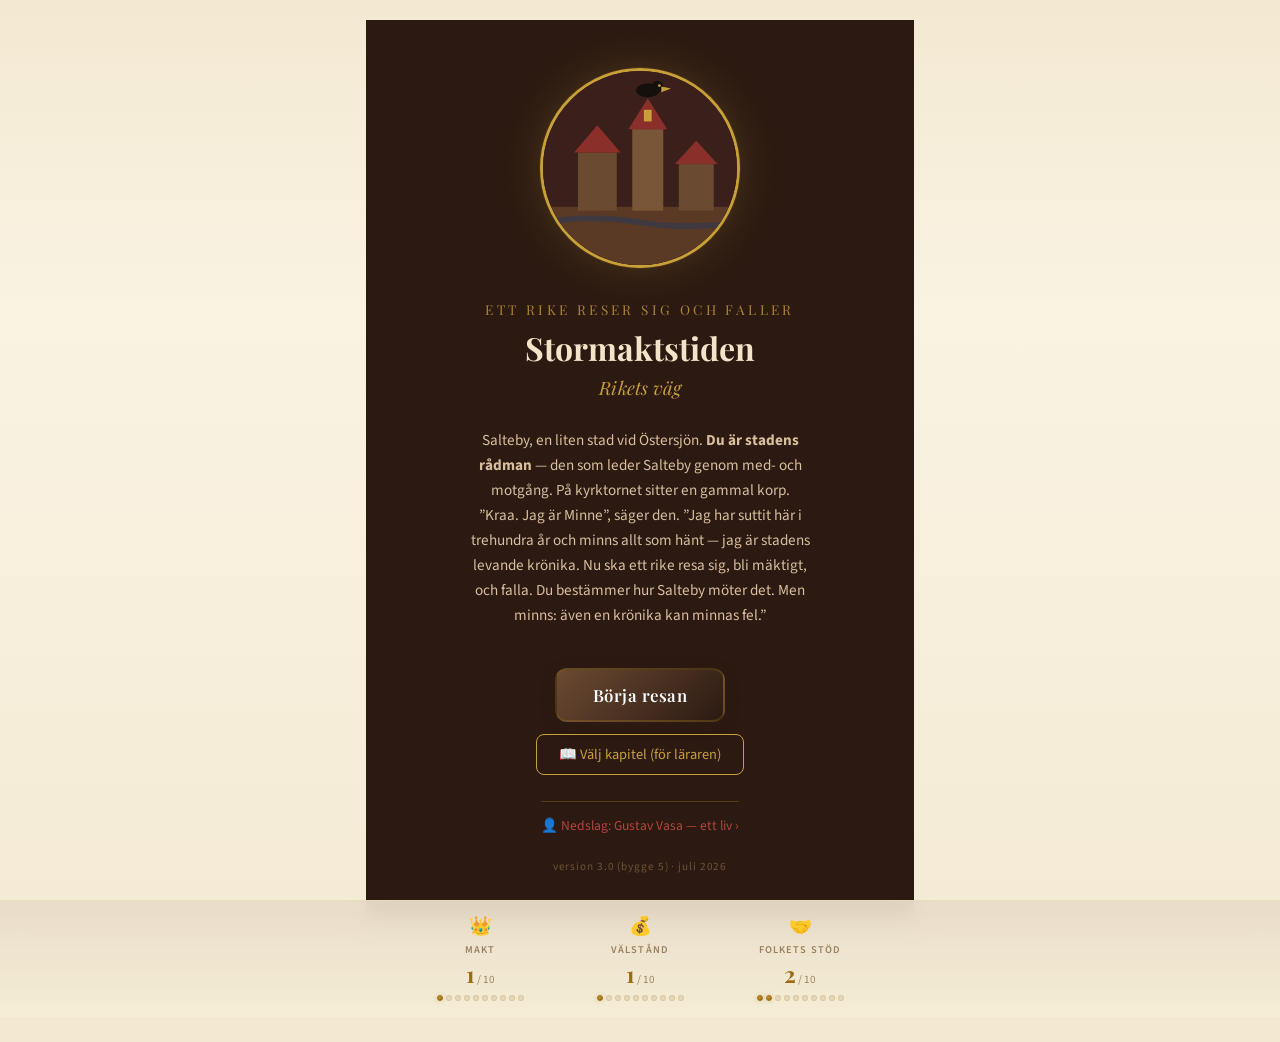
==== commit e25caefe: "Uppdatera Stormaktstiden (speltest-feedback: balans, POV, Korpen Minne, minispel, buggfixar — build " ====
--- a/stormaktstiden/index.html
+++ b/stormaktstiden/index.html
@@ -1262,7 +1262,7 @@
       <div style="font-family:var(--font-headline);font-size:0.85rem;letter-spacing:0.25em;color:#c8a038;text-transform:uppercase;margin-bottom:12px;opacity:0.8;">Ett rike reser sig och faller</div>
       <h1 style="font-family:var(--font-headline);font-size:2rem;color:#f3e3c8;margin:0 0 8px;line-height:1.15;">Stormaktstiden</h1>
       <h2 style="font-family:var(--font-headline);font-size:1.15rem;color:#c8a038;margin:0 0 28px;font-weight:400;font-style:italic;">Rikets v&auml;g</h2>
-      <p style="font-family:var(--font-body);font-size:0.95rem;color:#d8bfa0;max-width:340px;line-height:1.65;margin:0 auto 40px;">Salteby, en liten stad vid &Ouml;stersj&ouml;n. H&auml;r har folk fiskat, handlat och levt i hundratals &aring;r. P&aring; kyrktornet sitter en korp som ser allt. &rdquo;Kraa. Jag &auml;r Minne&rdquo;, s&auml;ger den. &rdquo;Ett rike ska resa sig, bli m&auml;ktigt, och sedan falla. Du f&aring;r best&auml;mma hur.&rdquo;</p>
+      <p style="font-family:var(--font-body);font-size:0.95rem;color:#d8bfa0;max-width:340px;line-height:1.65;margin:0 auto 40px;">Salteby, en liten stad vid &Ouml;stersj&ouml;n. <strong>Du &auml;r stadens r&aring;dman</strong> &mdash; den som leder Salteby genom med- och motg&aring;ng. P&aring; kyrktornet sitter en gammal korp. &rdquo;Kraa. Jag &auml;r Minne&rdquo;, s&auml;ger den. &rdquo;Jag har suttit h&auml;r i trehundra &aring;r och minns allt som h&auml;nt &mdash; jag &auml;r stadens levande kr&ouml;nika. Nu ska ett rike resa sig, bli m&auml;ktigt, och falla. Du best&auml;mmer hur Salteby m&ouml;ter det. Men minns: &auml;ven en kr&ouml;nika kan minnas fel.&rdquo;</p>
       <div id="introButtons" style="display:flex;flex-direction:column;align-items:center;gap:12px;">
         <button class="btn-primary" id="introStartBtn" onclick="startNewGameFromIntro()" style="font-size:1.05rem;padding:14px 36px;">B&ouml;rja resan</button>
         <button class="btn-primary" id="introContinueBtn" onclick="continueGameFromIntro()" style="display:none;font-size:1.05rem;padding:14px 36px;background:#c8a038;color:#2c1a12;border-color:#c8a038;">Forts&auml;tt resan</button>
@@ -1328,8 +1328,8 @@
     <div class="narrative-box">
       <h2 class="narrative-heading">S&aring; h&auml;r spelar du</h2>
       <p class="narrative-text">
-        I det h&auml;r spelet f&ouml;ljer du ett helt rike &mdash; fr&aring;n att Sverige bryter sig loss ur
-        unionen, blir en stormakt, och till slut faller. Dina val bygger tre resurser:
+        Du &auml;r <strong>r&aring;dman i Salteby</strong> &mdash; stadens ledare genom seklen. Dina val styr staden
+        medan ett rike reser sig, blir en stormakt, och till slut faller. Valen bygger tre resurser:
       </p>
     </div>
     <div class="how-to-play-grid">
@@ -1848,8 +1848,9 @@
       <div class="discussion-label">K&auml;llkoll</div>
       <p class="discussion-text">
         Kung Gustav kallade Dacke f&ouml;r &rdquo;bov&rdquo; och &rdquo;f&ouml;rr&auml;dare&rdquo; i sina brev &mdash;
-        och det &auml;r mest kungens brev vi har kvar. Den som vinner f&aring;r ofta best&auml;mma
-        hur historien ber&auml;ttas. Fr&aring;ga alltid: vems r&ouml;st h&ouml;r vi &mdash; och vems saknas?
+        och det &auml;r mest kungens brev vi har kvar. Korpen Minne minns b&aring;das sida &mdash; men i
+        b&ouml;ckerna &ouml;verlevde mest kungens. Den som vinner f&aring;r ofta best&auml;mma hur historien
+        ber&auml;ttas. Fr&aring;ga alltid: vems r&ouml;st h&ouml;r vi &mdash; och vems saknas?
       </p>
     </div>
       <audio id="narrator-ch3-fact" src="" preload="auto"></audio>
@@ -2115,7 +2116,7 @@
     <div class="celebration-text">&#x2728; Kapitel 4 &auml;r avklarat! &#x2728;</div>
     <div class="divider"></div>
     <div class="narrative-box"><h2 class="narrative-heading">En stormakt vid havet&hellip;</h2><p class="narrative-text" id="ch4-conclusionText"></p></div>
-    <div class="lesson-box"><div class="lesson-label">L&auml;rdom</div><p class="lesson-text">Ett rike kan bli m&auml;ktigt fort &mdash; med krig, byten och murar. Men allt som byggs p&aring; krig m&aring;ste ocks&aring; b&auml;ras av n&aring;gon. Fr&aring;gan &auml;r vem som betalar priset, och hur l&auml;nge de orkar.</p></div>
+    <div class="lesson-box"><div class="lesson-label">L&auml;rdom</div><p class="lesson-text">Ett rike kan bli m&auml;ktigt fort &mdash; med krig, byten och murar. Men Korpen Minne kraxar fr&aring;n tornet: det som v&auml;xer snabbt kan ocks&aring; falla snabbt.</p></div>
     <div class="divider"></div>
     <h3 style="text-align:center; font-family:var(--font-headline); font-size:1.1rem; color:var(--brown-medium); margin-bottom:16px;">Dina resurser efter kapitel 4</h3>
     <div class="final-resources">
@@ -2401,13 +2402,13 @@
 
   <!-- CH6: BUDET -->
   <div class="screen" id="ch6-newspaper">
-    <div class="narrative-box" style="background:#241b12;border-color:#4a3826;margin-bottom:16px;">
+    <div class="narrative-box" style="background:#241b12;border-color:#4a3826;margin-bottom:16px;padding-right:52px;">
       <p class="narrative-text" style="color:#e8dcc8;margin:0;">En ryttare kommer in i Salteby, t&auml;ckt av damm och tr&ouml;tthet. Han b&auml;r ett brev fr&aring;n kriget. <strong>Bryt vaxsigillet</strong> som st&auml;nger brevet och l&auml;s &mdash; rad f&ouml;r rad.</p>
     </div>
     <div style="text-align:center;margin:20px 0;">
       <button class="btn-somber" id="ch6-letterBtn">&#x1F4DC; Bryt sigillet</button>
     </div>
-    <div class="reveal-box visible" style="background:#faf2e8;color:#2c1810;">
+    <div class="reveal-box" id="ch6-letterBox" style="background:#faf2e8;color:#2c1810;">
       <div id="ch6-letterLines" style="font-family:var(--font-headline);line-height:1.9;"></div>
     </div>
     <div style="text-align:center; margin-top: 32px; display:none;" id="ch6-newspaperContinue">
@@ -2508,7 +2509,7 @@
     <div class="celebration-text" style="color:var(--brown-dark);" id="ch6-celebrationText">Stormaktstidens sol gick ned</div>
     <div class="divider"></div>
     <div class="narrative-box"><h2 class="narrative-heading">Stormakten faller&hellip;</h2><p class="narrative-text" id="ch6-conclusionText"></p></div>
-    <div class="lesson-box"><div class="lesson-label">L&auml;rdom</div><p class="lesson-text">Ett rike kan falla &mdash; men landet och folket best&aring;r. Det som byggdes p&aring; krig f&ouml;rsvann med kriget. Det som byggdes p&aring; m&auml;nniskor fanns kvar.</p></div>
+    <div class="lesson-box"><div class="lesson-label">L&auml;rdom</div><p class="lesson-text">Ett rike kan falla &mdash; men landet och folket best&aring;r. Stormakter kommer och g&aring;r; m&auml;nniskorna som lever i dem finns kvar l&auml;nge efter.</p></div>
     <div class="divider"></div>
     <h3 style="text-align:center; font-family:var(--font-headline); font-size:1.1rem; color:var(--brown-medium); margin-bottom:16px;">Dina resurser efter kapitel 6</h3>
     <div class="final-resources">
@@ -2598,13 +2599,13 @@
         <div class="choice-card-number">1</div>
         <div class="choice-card-title">En staty av kungen och segrarna</div>
         <div class="choice-card-desc">Makt och storhet i brons. Imponerande &mdash; men det ber&auml;ttar bara halva historien.</div>
-        <div class="choice-card-effect"><span class="effect-badge positive">+2 &#x2728; Avtryck</span><span class="effect-badge negative">-1 &#x1F91D; Folkets st&ouml;d</span></div>
+        <div class="choice-card-effect"><span class="effect-badge positive">+2 &#x1F451; Makt</span><span class="effect-badge negative">-1 &#x1F91D; Folkets st&ouml;d</span></div>
       </div>
       <div class="choice-card" onclick="makeChoice('ch7',1,1)" data-choice="1">
         <div class="choice-card-number">2</div>
         <div class="choice-card-title">Ett minnesm&auml;rke &ouml;ver alla som led och byggde</div>
         <div class="choice-card-desc">B&ouml;nder, soldater, m&ouml;drar. De som bar stormakten p&aring; sina axlar &mdash; och sällan fick en staty.</div>
-        <div class="choice-card-effect"><span class="effect-badge positive">+2 &#x1F91D; Folkets st&ouml;d</span><span class="effect-badge positive">+1 &#x2728; Avtryck</span></div>
+        <div class="choice-card-effect"><span class="effect-badge positive">+2 &#x1F91D; Folkets st&ouml;d</span></div>
       </div>
       <div class="choice-card" onclick="makeChoice('ch7',1,2)" data-choice="2">
         <div class="choice-card-number">3</div>
@@ -2619,7 +2620,7 @@
 
   <!-- CH7: KOSTNAD (tyst skärm) -->
   <div class="screen" id="ch7-cost">
-    <div class="narrative-box" style="background:#241b12;border-color:#4a3826;">
+    <div class="narrative-box" style="background:#241b12;border-color:#4a3826;padding-right:52px;">
       <h2 class="narrative-heading" style="color:#d8bfa0;">Vad kostade stormakten?</h2>
       <div class="narrative-text" style="color:#e8dcc8;">
         <p>I hundra &aring;r var Sverige en stormakt. Flaggan vajade &ouml;ver halva &Ouml;stersj&ouml;n.</p>
@@ -2629,33 +2630,7 @@
       </div>
     </div>
     <div style="text-align:center; margin-top: 32px;">
-      <button class="btn-somber" onclick="goToScreen('ch7-medals')">G&aring; vidare</button>
-    </div>
-  </div>
-
-  <!-- CH7: MEDAL SELECTION --><!-- CH7: MEDAL SELECTION --><!-- CH7: MEDAL SELECTION --><!-- CH7: MEDAL SELECTION -->
-  <div class="screen" id="ch7-medals">
-    <div class="narrative-box">
-      <h2 class="narrative-heading">Vad blev kvar av stormaktstiden?</h2>
-      <p class="narrative-text">Mycket av stormaktstiden finns kvar runt oss &auml;n idag &mdash; om man vet var man letar. V&auml;lj de FEM sp&aring;r som verkligen lever vidare!</p>
-      <audio id="narrator-ch7-medals" src="" preload="auto"></audio>
-    </div>
-    <div class="medal-grid" id="ch7-medalGrid">
-      <div class="medal-card" onclick="ch7ToggleMedal(0)" id="ch7-medal-0" data-medal="gatunamn"><span class="medal-emoji">&#x1FAA7;</span><span class="medal-name">Gatunamn</span></div>
-      <div class="medal-card" onclick="ch7ToggleMedal(1)" id="ch7-medal-1" data-medal="monument"><span class="medal-emoji">&#x1F5FF;</span><span class="medal-name">Monument &amp; statyer</span></div>
-      <div class="medal-card" onclick="ch7ToggleMedal(2)" id="ch7-medal-2" data-medal="ord"><span class="medal-emoji">&#x1F4AC;</span><span class="medal-name">Gamla ord &amp; uttryck</span></div>
-      <div class="medal-card" onclick="ch7ToggleMedal(3)" id="ch7-medal-3" data-medal="granser"><span class="medal-emoji">&#x1F5FA;&#xFE0F;</span><span class="medal-name">Gr&auml;nser p&aring; kartan</span></div>
-      <div class="medal-card" onclick="ch7ToggleMedal(4)" id="ch7-medal-4" data-medal="byggnader"><span class="medal-emoji">&#x1F3F0;</span><span class="medal-name">Gamla byggnader</span></div>
-      <div class="medal-card" onclick="ch7ToggleMedal(5)" id="ch7-medal-5" data-medal="kungaara"><span class="medal-emoji">&#x1F451;</span><span class="medal-name">Kungens egen &auml;ra</span></div>
-    </div>
-    <div class="medal-counter" id="ch7-medalCounter">Valda: <strong>0</strong> / 5</div>
-    <div class="medal-confirm-area" id="ch7-medalConfirmArea" style="display:none;">
-      <button class="btn-grand" onclick="ch7ConfirmMedals()">Bekr&auml;fta val</button>
-    </div>
-    <div class="minigame-result" id="ch7-medalResult">
-      <div class="minigame-result-score" id="ch7-medalResultScore"></div>
-      <div class="minigame-result-text" id="ch7-medalResultText"></div>
-      <button class="btn-grand" onclick="goToScreen('ch7-minigame')">Forts&auml;tt</button>
+      <button class="btn-somber" onclick="goToScreen('ch7-minigame')">G&aring; vidare</button>
     </div>
   </div>
 
@@ -2688,19 +2663,19 @@
         <div class="choice-card-number">1</div>
         <div class="choice-card-title">&Auml;rligt &mdash; b&aring;de storhet och kostnad</div>
         <div class="choice-card-desc">Ber&auml;tta om segrarna OCH om b&ouml;nderna som f&ouml;ll. Hela sanningen, ocks&aring; den sv&aring;ra.</div>
-        <div class="choice-card-effect"><span class="effect-badge positive">+2 &#x2728; Avtryck</span><span class="effect-badge positive">+1 &#x1F91D; Folkets st&ouml;d</span></div>
+        <div class="choice-card-effect"><span class="effect-badge positive">+2 &#x1F91D; Folkets st&ouml;d</span></div>
       </div>
       <div class="choice-card" onclick="makeChoice('ch7',3,1)" data-choice="1">
         <div class="choice-card-number">2</div>
         <div class="choice-card-title">Stolt &mdash; om rikets storhet</div>
         <div class="choice-card-desc">En h&auml;ftig tid d&aring; lilla Sverige var en stormakt! Barnen ska k&auml;nna sig stolta.</div>
-        <div class="choice-card-effect"><span class="effect-badge positive">+1 &#x1F451; Makt</span><span class="effect-badge positive">+1 &#x2728; Avtryck</span></div>
+        <div class="choice-card-effect"><span class="effect-badge positive">+1 &#x1F451; Makt</span></div>
       </div>
       <div class="choice-card" onclick="makeChoice('ch7',3,2)" data-choice="2">
         <div class="choice-card-number">3</div>
         <div class="choice-card-title">L&aring;t det gamla vila</div>
         <div class="choice-card-desc">Det var l&auml;nge sedan. Kanske beh&ouml;ver inte allt ber&auml;ttas om och om igen.</div>
-        <div class="choice-card-effect"><span class="effect-badge negative">-1 &#x2728; Avtryck</span><span class="effect-badge positive">+1 &#x1F4B0; V&auml;lst&aring;nd</span></div>
+        <div class="choice-card-effect"><span class="effect-badge positive">+1 &#x1F4B0; V&auml;lst&aring;nd</span><span class="effect-badge negative">-1 &#x1F91D; Folkets st&ouml;d</span></div>
       </div>
     </div>
     <div class="result-box" id="ch7-result3"><div class="result-label">Resultat</div><div class="result-text" id="ch7-result3Text"></div></div>
@@ -2756,19 +2731,17 @@
       <div class="timeline-item" id="ch7-tl6"><div class="timeline-dot"></div><div class="timeline-year">Idag</div><div class="timeline-text">Gatunamn, monument och gr&auml;nser minns tiden. Salteby ber&auml;ttar vidare &mdash; nu genom dig.</div></div>
     </div>
     <div class="divider-wide"></div>
-    <div class="finale-score-container"<div class="divider-wide"></div>
     <div class="finale-score-container" id="ch7-scoreContainer" style="display:none;">
       <h3 style="font-family:var(--font-headline); font-size:1.2rem; color:var(--brown-dark); margin-bottom:8px;">Ditt slutresultat</h3>
       <div class="finale-resources" id="ch7-finaleResources">
         <div class="finale-resource-item" id="ch7-fr-makt"><span class="finale-resource-icon">&#x1F451;</span><span class="finale-resource-label">Makt</span><span class="finale-resource-value" id="ch7-scoreMakt">0</span></div>
         <div class="finale-resource-item" id="ch7-fr-valstand"><span class="finale-resource-icon">&#x1F4B0;</span><span class="finale-resource-label">Välstånd</span><span class="finale-resource-value" id="ch7-scoreVälstånd">0</span></div>
         <div class="finale-resource-item" id="ch7-fr-stod"><span class="finale-resource-icon">&#x1F91D;</span><span class="finale-resource-label">Folkets stöd</span><span class="finale-resource-value" id="ch7-scoreStod">0</span></div>
-        <div class="finale-resource-item" id="ch7-fr-eftermale"><span class="finale-resource-icon">&#x2728;</span><span class="finale-resource-label">Avtryck</span><span class="finale-resource-value" id="ch7-scoreEftermale">0</span></div>
       </div>
       <div class="total-score-area">
         <div class="total-label">Total po&auml;ng</div>
         <div class="total-value" id="ch7-totalScore">0</div>
-        <div class="total-max">av 40</div>
+        <div class="total-max">av 30</div>
       </div>
       <div class="total-score-area" id="ch7-starsArea" style="margin-top:8px;">
         <div class="total-label">Dina minispelsstj&auml;rnor</div>
@@ -2787,7 +2760,7 @@
     <div class="leaderboard-box" id="ch7-leaderboardBox" style="display:none;">
       <div class="leaderboard-title">Topplistan</div>
       <div class="leaderboard-final-score">
-        Din slutpo&auml;ng: <span id="lb-finalScore">0</span> / 40
+        Din slutpo&auml;ng: <span id="lb-finalScore">0</span> / 30
       </div>
       <div class="leaderboard-breakdown" id="lb-finalBreakdown"></div>
 
@@ -2852,12 +2825,6 @@
       <div class="resource-value-container"><span class="resource-value" id="resStod">1</span><span class="resource-max">/ 10</span></div>
       <div class="resource-bar-dots" id="dotsStod"></div>
     </div>
-    <div class="resource-item" id="eftermaleItem" style="display:none;">
-      <span class="resource-icon">&#x2728;</span>
-      <span class="resource-label">Avtryck</span>
-      <div class="resource-value-container"><span class="resource-value" id="resEftermale">0</span><span class="resource-max">/ 10</span></div>
-      <div class="resource-bar-dots" id="dotsEftermale"></div>
-    </div>
   </div>
 </div>
 
@@ -2871,7 +2838,7 @@
    GLOBAL GAME STATE
    ============================================ */
 var gameState = {
-  makt: 1, valstand: 1, stod: 2, eftermale: 0,
+  makt: 1, valstand: 1, stod: 2,
   currentChapter: 1,
   currentScreen: 'ch1-title',
   choices: {
@@ -2901,7 +2868,7 @@
   'ch4-title','ch4-minigame','ch4-choice1','ch4-choice2','ch4-choice3','ch4-fact','ch4-conclusion',
   'ch5-title','ch5-minigame','ch5-choice1','ch5-choice2','ch5-choice3','ch5-fact','ch5-conclusion',
   'ch6-title','ch6-scene','ch6-newspaper','ch6-minigame','ch6-choice','ch6-reflection','ch6-fact','ch6-conclusion',
-  'ch7-title','ch7-intro','ch7-choice1','ch7-cost','ch7-medals','ch7-minigame','ch7-choice3','ch7-finale'
+  'ch7-title','ch7-intro','ch7-choice1','ch7-cost','ch7-minigame','ch7-choice3','ch7-finale'
 ];
 
 var titleScreens = ['intro','ch1-title','ch1-howtoplay','ch2-title','ch3-title','ch4-title','ch5-title','ch6-title','ch7-title'];
@@ -2995,14 +2962,14 @@
 
   ch7: {
     1: [
-      { effects: { eftermale: 2, stod: -1 }, resultText: 'En staty av kungen reses p\u00e5 torget. Storslaget \u2014 men n\u00e5gra muttrar att de som verkligen b\u00e4rde riket inte syns n\u00e5gonstans.' },
-      { effects: { stod: 2, eftermale: 1 }, resultText: 'Ett minnesm\u00e4rke \u00f6ver b\u00f6nder, soldater och m\u00f6drar reses. F\u00f6r f\u00f6rsta g\u00e5ngen f\u00e5r de vanliga m\u00e4nniskorna en plats i historien.' },
+      { effects: { makt: 2, stod: -1 }, resultText: 'En staty av kungen reses p\u00e5 torget. Storslaget \u2014 men n\u00e5gra muttrar att de som verkligen bar riket inte syns n\u00e5gonstans.' },
+      { effects: { stod: 2 }, resultText: 'Ett minnesm\u00e4rke \u00f6ver b\u00f6nder, soldater och m\u00f6drar reses. F\u00f6r f\u00f6rsta g\u00e5ngen f\u00e5r de vanliga m\u00e4nniskorna en plats i historien.' },
       { effects: { valstand: 1 }, resultText: 'Inget nytt monument. Men gatunamnen och de gamla husen st\u00e5r kvar och ber\u00e4ttar sin historia \u00e5t den som lyssnar.' }
     ],
     3: [
-      { effects: { eftermale: 2, stod: 1 }, resultText: 'Utst\u00e4llningen ber\u00e4ttar hela sanningen \u2014 b\u00e5de storhet och kostnad. Barnen f\u00e5r m\u00f6ta historien s\u00e5 som den var, och l\u00e4r sig t\u00e4nka sj\u00e4lva.' },
-      { effects: { makt: 1, eftermale: 1 }, resultText: 'Utst\u00e4llningen firar rikets storhet. Barnen l\u00e4mnar den stolta \u2014 men f\u00e5r h\u00f6ra mindre om priset som betalades.' },
-      { effects: { eftermale: -1, valstand: 1 }, resultText: 'Historien f\u00e5r vila. Salteby ser fram\u00e5t i st\u00e4llet \u2014 men Korpen Minne kraxar oroligt: det som gl\u00f6ms kan h\u00e4nda igen.' }
+      { effects: { stod: 2 }, resultText: 'Utst\u00e4llningen ber\u00e4ttar hela sanningen \u2014 b\u00e5de storhet och kostnad. Barnen f\u00e5r m\u00f6ta historien s\u00e5 som den var, och l\u00e4r sig t\u00e4nka sj\u00e4lva.' },
+      { effects: { makt: 1 }, resultText: 'Utst\u00e4llningen firar rikets storhet. Barnen l\u00e4mnar den stolta \u2014 men f\u00e5r h\u00f6ra mindre om priset som betalades.' },
+      { effects: { valstand: 1, stod: -1 }, resultText: 'Historien f\u00e5r vila. Salteby ser fram\u00e5t i st\u00e4llet \u2014 men Korpen Minne kraxar oroligt: det som gl\u00f6ms kan h\u00e4nda igen.' }
     ]
   }
 };
@@ -3042,11 +3009,9 @@
   document.getElementById('resMakt').textContent = gameState.makt;
   document.getElementById('resValstand').textContent = gameState.valstand;
   document.getElementById('resStod').textContent = gameState.stod;
-  document.getElementById('resEftermale').textContent = gameState.eftermale;
   renderDots('dotsMakt', gameState.makt);
   renderDots('dotsVälstånd', gameState.valstand);
   renderDots('dotsStod', gameState.stod);
-  renderDots('dotsEftermale', gameState.eftermale);
 }
 
 function capitalize(s) { return s.charAt(0).toUpperCase() + s.slice(1); }
@@ -3084,8 +3049,8 @@
 /* ============================================
    RESOURCE REQUIREMENTS FOR CHOICES
    ============================================ */
-var resourceEmojis = { makt: '\uD83D\uDC51', valstand: '\uD83D\uDCB0', stod: '\uD83E\uDD1D', eftermale: '\u2728' };
-var resourceNames = { makt: 'Makt', valstand: 'Välstånd', stod: 'Folkets stöd', eftermale: 'Avtryck' };
+var resourceEmojis = { makt: '\uD83D\uDC51', valstand: '\uD83D\uDCB0', stod: '\uD83E\uDD1D' };
+var resourceNames = { makt: 'Makt', valstand: 'Välstånd', stod: 'Folkets stöd' };
 
 function checkRequirements(chapter, choiceGroup) {
   var choices = choiceData[chapter] && choiceData[chapter][choiceGroup];
@@ -3636,7 +3601,7 @@
    (positive) or drain away from the bar (negative); the counter
    ticks when they land.
    ============================================ */
-var RESOURCE_EMOJI = { makt: '👑', valstand: '💰', stod: '🤝', eftermale: '✨' };
+var RESOURCE_EMOJI = { makt: '👑', valstand: '💰', stod: '🤝' };
 
 function flyResources(resource, change, fromEl) {
   var target = document.getElementById('res' + capitalize(resource));
@@ -4145,6 +4110,7 @@
     if (shown) return;
     shown = true;
     btn.style.display = 'none';
+    var _lb = document.getElementById('ch6-letterBox'); if (_lb) _lb.classList.add('visible');
     LINES.forEach(function(t, i) {
       setTimeout(function() {
         var d = document.createElement('div');
@@ -4211,7 +4177,6 @@
   }
   var allCorrect = correct === 5 && ch7SelectedMedals.length === 5;
   var bonus = allCorrect ? 2 : correct >= 3 ? 1 : 0;
-  if (bonus > 0) setTimeout(function() { animateResource('eftermale', bonus); }, 600);
 
   // Lock medals
   for (var i = 0; i < 6; i++) {
@@ -4221,8 +4186,8 @@
   document.getElementById('ch7-medalConfirmArea').style.display = 'none';
   document.getElementById('ch7-medalResultScore').textContent = correct + ' av 5 r\u00e4tt';
   document.getElementById('ch7-medalResultText').innerHTML = allCorrect ?
-    'Perfekt! Alla fem sp\u00e5ren lever kvar \u2014 gatunamn, monument, gamla ord, gr\u00e4nser och byggnader. Bara kungens personliga \u00e4ra f\u00f6rsvann med riket.<br><br><strong>+2 \u2728 Avtryck</strong>' :
-    correct >= 3 ? 'Bra! Du fick ' + correct + ' av 5 r\u00e4tt. Gatunamn, monument, ord, gr\u00e4nser och byggnader lever kvar \u2014 men kungens egen \u00e4ra f\u00f6rsvann med riket.<br><br><strong>+1 \u2728 Avtryck</strong>' :
+    'Perfekt! Alla fem sp\u00e5ren lever kvar \u2014 gatunamn, monument, gamla ord, gr\u00e4nser och byggnader. Bara kungens personliga \u00e4ra f\u00f6rsvann med riket.' :
+    correct >= 3 ? 'Bra! Du fick ' + correct + ' av 5 r\u00e4tt. Gatunamn, monument, ord, gr\u00e4nser och byggnader lever kvar \u2014 men kungens egen \u00e4ra f\u00f6rsvann med riket.' :
     'Sp\u00e5ren som lever kvar \u00e4r gatunamn, monument, gamla ord, gr\u00e4nser och byggnader \u2014 kungens personliga \u00e4ra f\u00f6rsvann med riket.';
   document.getElementById('ch7-medalResult').classList.add('visible');
 }
@@ -4268,8 +4233,7 @@
   var resources = [
     { id: 'ch7-scoreMakt', frId: 'ch7-fr-makt', val: gameState.makt },
     { id: 'ch7-scoreVälstånd', frId: 'ch7-fr-valstand', val: gameState.valstand },
-    { id: 'ch7-scoreStod', frId: 'ch7-fr-stod', val: gameState.stod },
-    { id: 'ch7-scoreEftermale', frId: 'ch7-fr-eftermale', val: gameState.eftermale }
+    { id: 'ch7-scoreStod', frId: 'ch7-fr-stod', val: gameState.stod }
   ];
   var delay = 0;
   for (var i = 0; i < resources.length; i++) {
@@ -4284,7 +4248,7 @@
 
   // Total
   setTimeout(function() {
-    var total = gameState.makt + gameState.valstand + gameState.stod + gameState.eftermale;
+    var total = gameState.makt + gameState.valstand + gameState.stod;
     ch7CountUp('ch7-totalScore', total);
     // Minigame stars from the sticker collection (earned chapters only)
     var st = gameState.stickers || {};
@@ -4312,7 +4276,7 @@
   var m = gameState.makt, st = gameState.stod, vs = gameState.valstand;
   if (gameState.overreach || (m >= 6 && st <= 3)) {
     rank = '\uD83D\uDC51 Den ensamma kronan';
-    desc = 'Du byggde en m\u00e4ktig krona \u2014 men folket b\u00e4rde kostnaden och v\u00e4nde dig till slut ryggen. N\u00e4r fallet kom stod du ensam. Ett rike \u00e4r inte starkare \u00e4n folkets f\u00f6rtroende.';
+    desc = 'Du byggde en m\u00e4ktig krona \u2014 men folket bar kostnaden och v\u00e4nde dig till slut ryggen. N\u00e4r fallet kom stod du ensam. Ett rike \u00e4r inte starkare \u00e4n folkets f\u00f6rtroende.';
   } else if (st >= 6) {
     rank = '\uD83C\uDF31 Det best\u00e5ende riket';
     desc = 'Stormakten f\u00f6ll, som alla stormakter g\u00f6r \u2014 men landet best\u00e5r, och folket minns dig med v\u00e4rme. Du styrde med folkets st\u00f6d, och det \u00e4r det starkaste ett rike kan vila p\u00e5.';
@@ -4373,7 +4337,7 @@
     '<span>\u{1F451} Makt: <strong>' + gameState.makt + '</strong></span>' +
     '<span>\u{1F4B0} Välstånd: <strong>' + gameState.valstand + '</strong></span>' +
     '<span>\u{1F91D} Folkets st\u00f6d: <strong>' + gameState.stod + '</strong></span>' +
-    '<span>\u{2728} Efterm\u00e4le: <strong>' + gameState.eftermale + '</strong></span>';
+    '';
   // Pre-load list so spelaren ser n\u00e5got direkt
   loadLeaderboard(false);
 }
@@ -4408,12 +4372,11 @@
 
   var payload = {
     game: 'stormakt', name: name,
-    score: gameState.makt + gameState.valstand + gameState.stod + gameState.eftermale,
+    score: gameState.makt + gameState.valstand + gameState.stod,
     breakdown: {
       makt: gameState.makt,
       valstand: gameState.valstand,
       stod: gameState.stod,
-      eftermale: gameState.eftermale
     }
   };
 
@@ -4510,7 +4473,7 @@
     html += '<div class="leaderboard-row' + (highlight ? ' highlighted' : '') + '">' +
       '<span class="leaderboard-rank">#' + (i + 1) + '</span>' +
       '<span class="leaderboard-name">' + safeName + '</span>' +
-      '<span class="leaderboard-score">' + entry.score + ' / 40</span>' +
+      '<span class="leaderboard-score">' + entry.score + ' / 30</span>' +
       '</div>';
   }
   listEl.innerHTML = html;
@@ -4520,7 +4483,7 @@
    RESTART
    ============================================ */
 function restartGame() {
-  gameState.makt = 1; gameState.valstand = 1; gameState.stod = 2; gameState.eftermale = 0;
+  gameState.makt = 1; gameState.valstand = 1; gameState.stod = 2;
   gameState.currentChapter = 1; gameState.currentScreen = 'ch1-title';
   gameState.overreach = false; gameState.saltebyHumor = 'neutral';
   gameState.mindesFolket = false; gameState.samladeFolket = false;
@@ -4533,7 +4496,6 @@
   };
   gameState.miniGameScores = { ch1_treasure: 0, ch2_chemistry: 0, ch3_stabilize: 0, ch4_dynamite: 0, ch5_logistics: 0, ch6_headlines: 0, ch7_ceremony: 0 };
   gameState.stickers = {};
-  document.getElementById('eftermaleItem').style.display = 'none';
 
   // Reset all choice cards
   var cards = document.querySelectorAll('.choice-card');
@@ -4674,7 +4636,6 @@
           makt: gameState.makt,
           valstand: gameState.valstand,
           stod: gameState.stod,
-          eftermale: gameState.eftermale,
           currentChapter: gameState.currentChapter,
           currentScreen: gameState.currentScreen,
           choices: JSON.parse(JSON.stringify(gameState.choices || {})),
@@ -4731,7 +4692,6 @@
     if (typeof s.makt === 'number') gameState.makt = s.makt;
     if (typeof s.valstand === 'number') gameState.valstand = s.valstand;
     if (typeof s.stod === 'number') gameState.stod = s.stod;
-    if (typeof s.eftermale === 'number') gameState.eftermale = s.eftermale;
     if (typeof s.currentChapter === 'number') gameState.currentChapter = s.currentChapter;
     if (typeof s.currentScreen === 'string') gameState.currentScreen = s.currentScreen;
     if (s.choices && typeof s.choices === 'object') {
@@ -4759,11 +4719,6 @@
     if (s.ch7SelectedMedals && s.ch7SelectedMedals.length && typeof ch7SelectedMedals !== 'undefined') {
       ch7SelectedMedals = s.ch7SelectedMedals.slice();
       if (gameState.choices) gameState.choices.ch7_kamp = ch7SelectedMedals.slice();
-    }
-    // Show eftermale resource if it's been unlocked
-    if (gameState.eftermale > 0) {
-      var efEl = document.getElementById('eftermaleItem');
-      if (efEl) efEl.style.display = '';
     }
     return true;
   } catch (e) {
@@ -4824,7 +4779,7 @@
 // Kallstart: hoppa in i ett kapitel med neutralt utg\u00e5ngsl\u00e4ge s\u00e5 konsekvenssystemet degraderar elegant.
 function jumpToChapter(n) {
   // Medveten lärar-/kapitelhopp: alltid neutralt utgångsläge så kapitlet står på egna ben.
-  gameState.makt = 4; gameState.valstand = 4; gameState.stod = 4; gameState.eftermale = 0;
+  gameState.makt = 4; gameState.valstand = 4; gameState.stod = 4;
   gameState.saltebyHumor = 'neutral'; gameState.overreach = false;
   gameState.currentChapter = n;
   gameState._coldStart = true;
@@ -5060,13 +5015,8 @@
     gameState.miniGameScores[scoreKey] = score;
   }
 
-  // Apply resource bonuses based on score (matches old system)
-  if (score >= 2) {
-    animateResource('makt', 1);
-  }
-  if (score >= 1) {
-    animateResource('valstand', 1);
-  }
+  // Minispel bel\u00f6nas med stj\u00e4rnor/klisterm\u00e4rken (samlarboken) \u2014 inte med resurser,
+  // s\u00e5 att resurserna bara speglar dina VAL och inte g\u00e5r att maxa via minispel.
 
   // Destroy the v2 minigame
   try {
@@ -5117,7 +5067,7 @@
    laddar om spelet med ny query-sträng (= färsk hämtning).
    Sparningen ligger i localStorage så inget går förlorat.
    VID DEPLOY: bumpa GAME_BUILD här OCH siffran i version.txt. */
-var GAME_BUILD = 4;
+var GAME_BUILD = 5;
 
 function checkForNewVersion() {
   try {
@@ -7244,64 +7194,66 @@
      CH2: CHEMISTRY LAB  --  Drag ingredients to beaker
      ============================================================ */
   var ch2 = (function () {
-    var container, status, slotWrap, bankWrap, _score = 0, mistakes = 0, WORD = 'BIBEL', placed = [];
-    var WORDS = ['BIBEL', 'SVERIGE', 'KRONAN', 'KYRKAN'];
+    var container, status, slotWrap, bankWrap, _score = 0, mistakes = 0, WORDS = [], placed = [];
+    var SENTENCES = {
+      lugn:   ['Nu', 'kan', 'folk', 'läsa', 'själva'],
+      lagom:  ['Kungen', 'lät', 'trycka', 'bibeln', 'på', 'svenska'],
+      klurig: ['Genom', 'trycket', 'nådde', 'orden', 'ut', 'i', 'hela', 'riket']
+    };
     function init(id) {
       container = document.getElementById(id); if (!container) return; container.innerHTML = '';
       _score = 0; mistakes = 0; placed = [];
-      var d = nmgDifficulty();
-      WORD = d === 'lugn' ? 'BIBEL' : d === 'klurig' ? WORDS[3] : WORDS[Math.floor(Math.random() * 2)];
+      var d = nmgDifficulty(); WORDS = (SENTENCES[d] || SENTENCES.lagom).slice();
       var w = createDiv(container, 'nmg-wrapper');
       createDiv(w, 'nmg-title').textContent = 'Sätt trycktypen';
       createDiv(w, 'nmg-subtitle').textContent = 'Den första svenska bibeln';
-      createDiv(w, 'nmg-instructions').innerHTML = 'Tryckaren behöver sätta bokstäverna i rätt ordning. Tryck på bokstäverna <strong>i tur och ordning</strong> så att ordet blir rätt!';
+      createDiv(w, 'nmg-instructions').innerHTML = 'Tryckaren ska sätta en hel mening — men ordbrickorna ligger huller om buller. Tryck orden i <strong>rätt ordning</strong> så att meningen blir riktig!';
       status = createDiv(w, 'nmg-status');
-      var target = createDiv(w, 'nmg-status'); target.style.cssText = 'font-family:' + FONT_HEADLINE + ';font-size:1.1rem;color:' + COLORS.brown + ';letter-spacing:2px;';
-      target.textContent = 'Ord att sätta: ' + WORD;
-      slotWrap = document.createElement('div'); slotWrap.style.cssText = 'display:flex;gap:6px;justify-content:center;flex-wrap:wrap;margin:12px auto;min-height:52px;'; w.appendChild(slotWrap);
-      bankWrap = document.createElement('div'); bankWrap.style.cssText = 'display:flex;gap:8px;justify-content:center;flex-wrap:wrap;margin:8px auto;max-width:340px;'; w.appendChild(bankWrap);
-    }
-    function tile(ch) {
+      slotWrap = document.createElement('div'); slotWrap.style.cssText = 'display:flex;gap:6px;justify-content:center;flex-wrap:wrap;margin:14px auto;min-height:40px;'; w.appendChild(slotWrap);
+      bankWrap = document.createElement('div'); bankWrap.style.cssText = 'display:flex;gap:8px;justify-content:center;flex-wrap:wrap;margin:10px auto;max-width:380px;'; w.appendChild(bankWrap);
+    }
+    function wordTile(txt, big) {
       var b = document.createElement('button');
-      b.style.cssText = 'width:46px;height:52px;border-radius:8px;border:2px solid ' + COLORS.brown + ';background:' + COLORS.parchDark +
-        ';color:' + COLORS.dark + ';font-family:' + FONT_HEADLINE + ';font-size:1.4rem;font-weight:700;cursor:pointer;box-shadow:0 2px 4px rgba(90,58,40,0.2);';
-      b.textContent = ch; return b;
+      b.style.cssText = 'padding:9px 13px;border-radius:8px;border:2px solid ' + COLORS.brown + ';background:' + (big ? COLORS.parchDark : COLORS.parchment) +
+        ';color:' + COLORS.dark + ';font-family:' + FONT_HEADLINE + ';font-size:1.05rem;cursor:pointer;box-shadow:0 2px 4px rgba(90,58,40,0.2);';
+      b.textContent = txt; return b;
     }
     function start() { render(); }
     function render() {
       slotWrap.innerHTML = ''; bankWrap.innerHTML = '';
-      for (var i = 0; i < WORD.length; i++) {
+      for (var i = 0; i < WORDS.length; i++) {
         var sl = document.createElement('div');
-        sl.style.cssText = 'width:46px;height:52px;border-radius:8px;border:2px dashed ' + COLORS.brownLight + ';display:flex;align-items:center;justify-content:center;font-family:' + FONT_HEADLINE + ';font-size:1.4rem;color:' + COLORS.moss + ';background:rgba(196,155,42,0.08);';
-        sl.textContent = placed[i] || '';
+        sl.style.cssText = 'min-width:44px;height:40px;padding:0 8px;border-radius:8px;border:2px dashed ' + COLORS.brownLight + ';display:flex;align-items:center;justify-content:center;font-family:' + FONT_HEADLINE + ';font-size:1.02rem;color:' + COLORS.moss + ';background:rgba(196,155,42,0.08);';
+        sl.textContent = placed[i] || (i + 1);
+        if (!placed[i]) sl.style.color = COLORS.brownLight;
         slotWrap.appendChild(sl);
       }
-      var remaining = WORD.split('');
+      var remaining = WORDS.slice();
       for (var k = 0; k < placed.length; k++) { var idx = remaining.indexOf(placed[k]); if (idx >= 0) remaining.splice(idx, 1); }
-      shuffle(remaining).forEach(function (ch) {
-        var b = tile(ch);
-        b.onclick = function () { onPick(ch, b); };
+      shuffle(remaining).forEach(function (word) {
+        var b = wordTile(word, true);
+        b.onclick = function () { onPick(word, b); };
         bankWrap.appendChild(b);
       });
-      status.textContent = placed.length ? 'Bra! Fortsätt.' : 'Tryck på första bokstaven: ' + WORD.charAt(0);
-    }
-    function onPick(ch, b) {
-      var next = WORD.charAt(placed.length);
-      if (ch === next) {
-        placed.push(ch); render();
-        if (placed.length === WORD.length) finish();
+      status.textContent = placed.length ? ('Meningen hittills: ”' + placed.join(' ') + '…”') : 'Vilket ord börjar meningen?';
+    }
+    function onPick(word, b) {
+      var next = WORDS[placed.length];
+      if (word === next) {
+        placed.push(word); render();
+        if (placed.length === WORDS.length) finish();
       } else {
         mistakes++; b.style.background = COLORS.redLight; b.style.color = '#fff';
-        status.textContent = 'Inte den — försök med en annan!';
-        setTimeout(function () { b.style.background = COLORS.parchDark; b.style.color = COLORS.dark; }, 500);
+        status.textContent = 'Det ordet kommer inte här — tänk på hur meningen låter!';
+        setTimeout(function () { b.style.background = COLORS.parchDark; b.style.color = COLORS.dark; }, 550);
       }
     }
     function finish() {
       _score = mistakes === 0 ? 2 : mistakes <= 2 ? 1 : 0;
-      var body = _score === 2 ? 'Perfekt satt! Nu kan bibeln tryckas på svenska — och folk kan läsa den själva.' :
-        _score === 1 ? 'Ordet blev rätt till slut. Tryckpressen rullar!' :
-        'Det tog några försök, men ordet står rätt nu. Bra kämpat!';
-      setTimeout(function () { nmgFinish(container, _score, WORD + ' — klart!', body); }, 600);
+      var body = _score === 2 ? 'Perfekt satt! ”' + WORDS.join(' ') + '” — nu kan bibeln tryckas på svenska.' :
+        _score === 1 ? 'Meningen blev rätt till slut: ”' + WORDS.join(' ') + '”. Tryckpressen rullar!' :
+        'Det tog några försök, men meningen står rätt nu. Bra kämpat!';
+      setTimeout(function () { nmgFinish(container, _score, 'Meningen är satt!', body); }, 500);
     }
     function getScore() { return _score; }
     function destroy() { if (container) container.innerHTML = ''; }
@@ -7314,7 +7266,7 @@
       container = document.getElementById(id); if (!container) return; container.innerHTML = '';
       _score = 0; moves = 0;
       villages = [ { n: 'Näsby', v: 2 }, { n: 'Lida', v: 8 }, { n: 'Torp', v: 3 } ];
-      var d = nmgDifficulty(); MAX = d === 'lugn' ? 16 : d === 'klurig' ? 8 : 12;
+      var d = nmgDifficulty(); MAX = d === 'lugn' ? 14 : d === 'klurig' ? 7 : 10;
       var w = createDiv(container, 'nmg-wrapper');
       createDiv(w, 'nmg-title').textContent = 'Samla byarna';
       createDiv(w, 'nmg-subtitle').textContent = 'Håll stödet i balans';
@@ -7375,7 +7327,7 @@
     function init(id) {
       container = document.getElementById(id); if (!container) return; container.innerHTML = '';
       _score = 0; placed = {};
-      var d = nmgDifficulty(); budget = d === 'lugn' ? 8 : d === 'klurig' ? 5 : 6;
+      var d = nmgDifficulty(); budget = d === 'lugn' ? 7 : d === 'klurig' ? 4 : 5;
       // hamnen ligger i mittkolumnen; fienden kommer från vänster (havet)
       approaches = [ {r:0,c:0}, {r:1,c:0}, {r:2,c:0}, {r:3,c:0} ];
       var w = createDiv(container, 'nmg-wrapper');
@@ -7519,10 +7471,10 @@
     function init(id) {
       container = document.getElementById(id); if (!container) return; container.innerHTML = '';
       _score = 0; safe = 0; round = 0;
-      var d = nmgDifficulty(); ROUNDS = d === 'lugn' ? 3 : d === 'klurig' ? 5 : 4;
+      var d = nmgDifficulty(); ROUNDS = d === 'lugn' ? 4 : d === 'klurig' ? 6 : 5;
       var w = createDiv(container, 'nmg-wrapper');
       createDiv(w, 'nmg-title').textContent = 'Flykten över fjället';
-      createDiv(w, 'nmg-subtitle').textContent = 'Hjälp Gustav välja säker väg';
+      createDiv(w, 'nmg-subtitle').textContent = 'Saltebys vägvisare hjälper Gustav';
       createDiv(w, 'nmg-instructions').innerHTML = 'De danska ryttarna är efter er! Vid varje vägskäl: läs ledtrådarna och välj den <strong>säkraste</strong> vägen genom snön.';
       status = createDiv(w, 'nmg-status');
       area = document.createElement('div'); area.style.cssText = 'display:flex;flex-direction:column;gap:10px;max-width:360px;margin:6px auto;'; w.appendChild(area);
@@ -7603,12 +7555,16 @@
     function init(id) {
       container = document.getElementById(id); if (!container) return; container.innerHTML = '';
       _score = 0; matched = 0; cur = null;
-      PAIRS = [
+      var ALL_PAIRS = [
         { a: 'En gata som heter Kungsgatan', b: 'Gatunamn från kungarnas tid' },
         { a: 'En gammal fästning vid hamnen', b: 'Byggnad från stormaktstiden' },
         { a: 'Uttrycket ”gå över ån efter vatten”', b: 'Gammalt ordspråk som lever kvar' },
-        { a: 'Sverige gränsar till Finland', b: 'Gränser som formades för länge sedan' }
+        { a: 'Sverige gränsar till Finland', b: 'Gränser som formades för länge sedan' },
+        { a: 'En staty av en kung på torget', b: 'Monument som minns makten' },
+        { a: 'Det gamla ordet ”fogde”', b: 'Namn på den som drev in skatt' }
       ];
+      var dd = nmgDifficulty(); var np = dd === 'lugn' ? 3 : dd === 'klurig' ? 6 : 5;
+      PAIRS = shuffle(ALL_PAIRS).slice(0, np);
       var w = createDiv(container, 'nmg-wrapper');
       createDiv(w, 'nmg-title').textContent = 'Då och nu';
       createDiv(w, 'nmg-subtitle').textContent = 'Spåren som lever kvar';
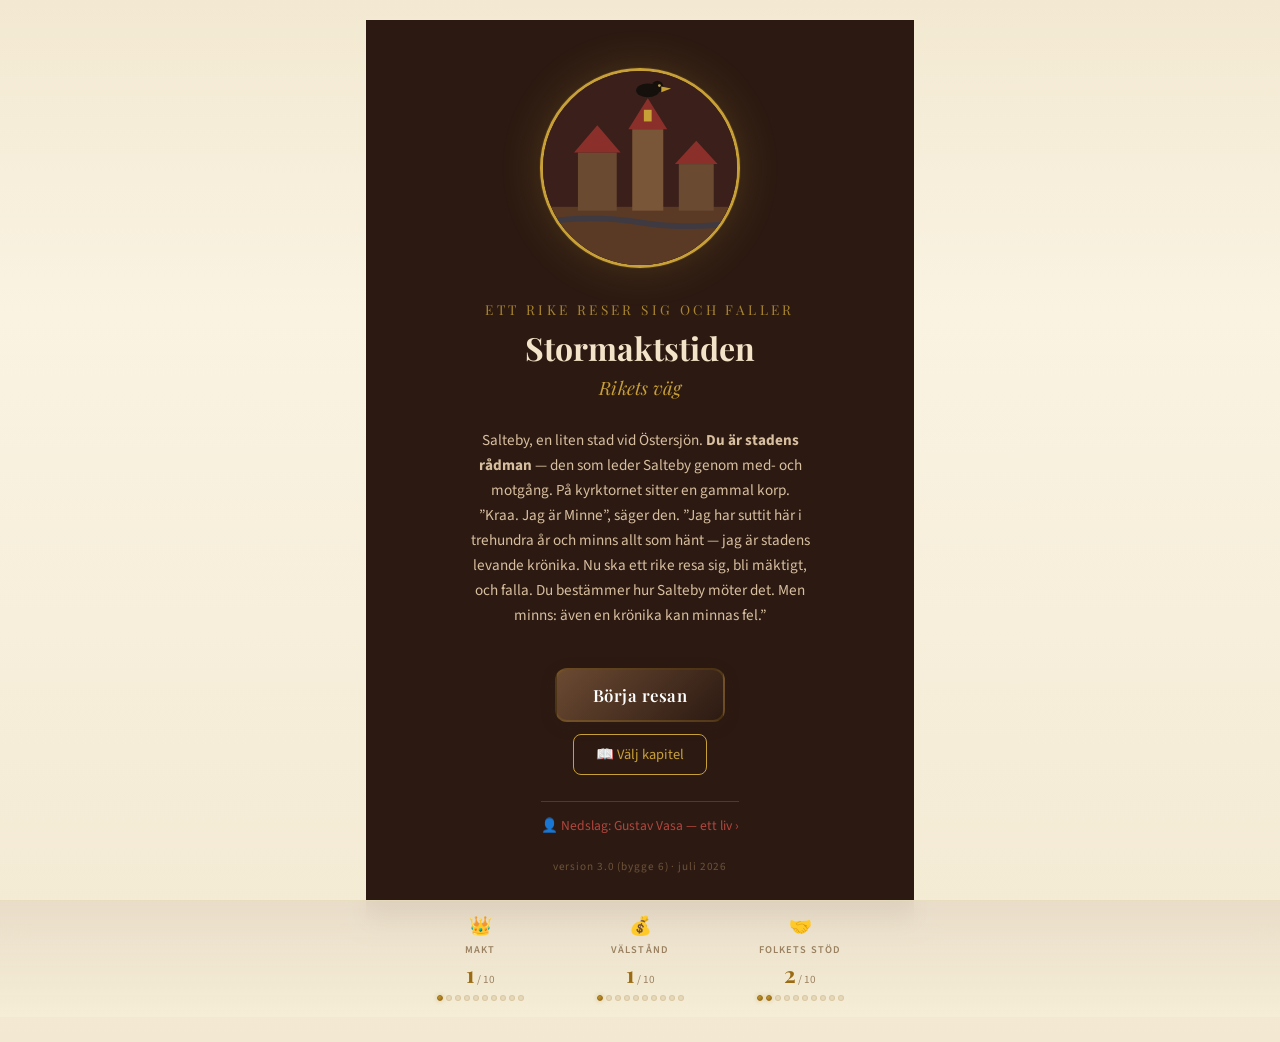
==== commit a2ea0b59: "Rensa Lgr22-/läroplansreferenser ur landningssidan (användarvänd, inte sälj-in) + uppdatera Stormakt" ====
--- a/stormaktstiden/index.html
+++ b/stormaktstiden/index.html
@@ -1266,7 +1266,7 @@
       <div id="introButtons" style="display:flex;flex-direction:column;align-items:center;gap:12px;">
         <button class="btn-primary" id="introStartBtn" onclick="startNewGameFromIntro()" style="font-size:1.05rem;padding:14px 36px;">B&ouml;rja resan</button>
         <button class="btn-primary" id="introContinueBtn" onclick="continueGameFromIntro()" style="display:none;font-size:1.05rem;padding:14px 36px;background:#c8a038;color:#2c1a12;border-color:#c8a038;">Forts&auml;tt resan</button>
-        <button id="introChapterBtn" onclick="openChapterPicker()" style="background:transparent;border:1px solid #c8a038;color:#c8a038;font-family:var(--font-body);font-size:0.9rem;cursor:pointer;padding:9px 22px;border-radius:8px;">&#x1F4D6; V&auml;lj kapitel (f&ouml;r l&auml;raren)</button>
+        <button id="introChapterBtn" onclick="openChapterPicker()" style="background:transparent;border:1px solid #c8a038;color:#c8a038;font-family:var(--font-body);font-size:0.9rem;cursor:pointer;padding:9px 22px;border-radius:8px;">&#x1F4D6; V&auml;lj kapitel</button>
         <button id="introNewGameBtn" onclick="newGameFromIntro()" style="display:none;background:transparent;border:none;color:#d8bfa0;font-family:var(--font-body);font-size:0.85rem;text-decoration:underline;cursor:pointer;padding:6px 12px;opacity:0.75;margin-top:4px;">Nytt spel (rensar sparning)</button>
         <a href="nedslag/gustav-vasa.html" style="margin-top:14px;color:#b0473f;font-family:var(--font-body);font-size:0.85rem;text-decoration:none;border-top:1px solid rgba(200,160,56,0.25);padding-top:14px;">&#x1F464; Nedslag: Gustav Vasa &mdash; ett liv &rsaquo;</a>
       </div>
@@ -1274,11 +1274,11 @@
     </div>
   </div>
 
-  <!-- CHAPTER PICKER (klassrum: hoppa till dagens kapitel) -->
+  <!-- CHAPTER PICKER: hoppa till valfritt kapitel -->
   <div class="screen" id="chapter-picker">
     <div class="narrative-box" style="margin-top:24px;">
       <h2 class="narrative-heading">V&auml;lj kapitel</h2>
-      <p class="narrative-text">Varje kapitel &auml;r en egen liten lektion (~10&ndash;15 min). Hoppa rakt till dagens kapitel &mdash; du beh&ouml;ver inte spela de tidigare f&ouml;rst.</p>
+      <p class="narrative-text">Varje kapitel &auml;r en egen liten del (~10&ndash;15 min). Hoppa direkt till det du vill spela &mdash; du beh&ouml;ver inte ha spelat de tidigare.</p>
     </div>
     <div id="chapter-picker-list" style="display:flex;flex-direction:column;gap:10px;max-width:420px;margin:0 auto;"></div>
     <div style="text-align:center;margin:20px 0 40px;">
@@ -1377,7 +1377,7 @@
       <div class="discussion-label">Lyssna &amp; spela</div>
       <p class="discussion-text">
         Tryck p&aring; <strong>Lyssna</strong>-knappen uppe till v&auml;nster s&aring; l&auml;ser ber&auml;ttaren
-        upp texten. Varje kapitel &auml;r en egen liten lektion, och i varje v&auml;ntar ett litet spel.
+        upp texten. Varje kapitel &auml;r en egen liten del, och i varje v&auml;ntar ett litet spel.
       </p>
     </div>
     <div style="text-align:center;">
@@ -5067,7 +5067,7 @@
    laddar om spelet med ny query-sträng (= färsk hämtning).
    Sparningen ligger i localStorage så inget går förlorat.
    VID DEPLOY: bumpa GAME_BUILD här OCH siffran i version.txt. */
-var GAME_BUILD = 5;
+var GAME_BUILD = 6;
 
 function checkForNewVersion() {
   try {
